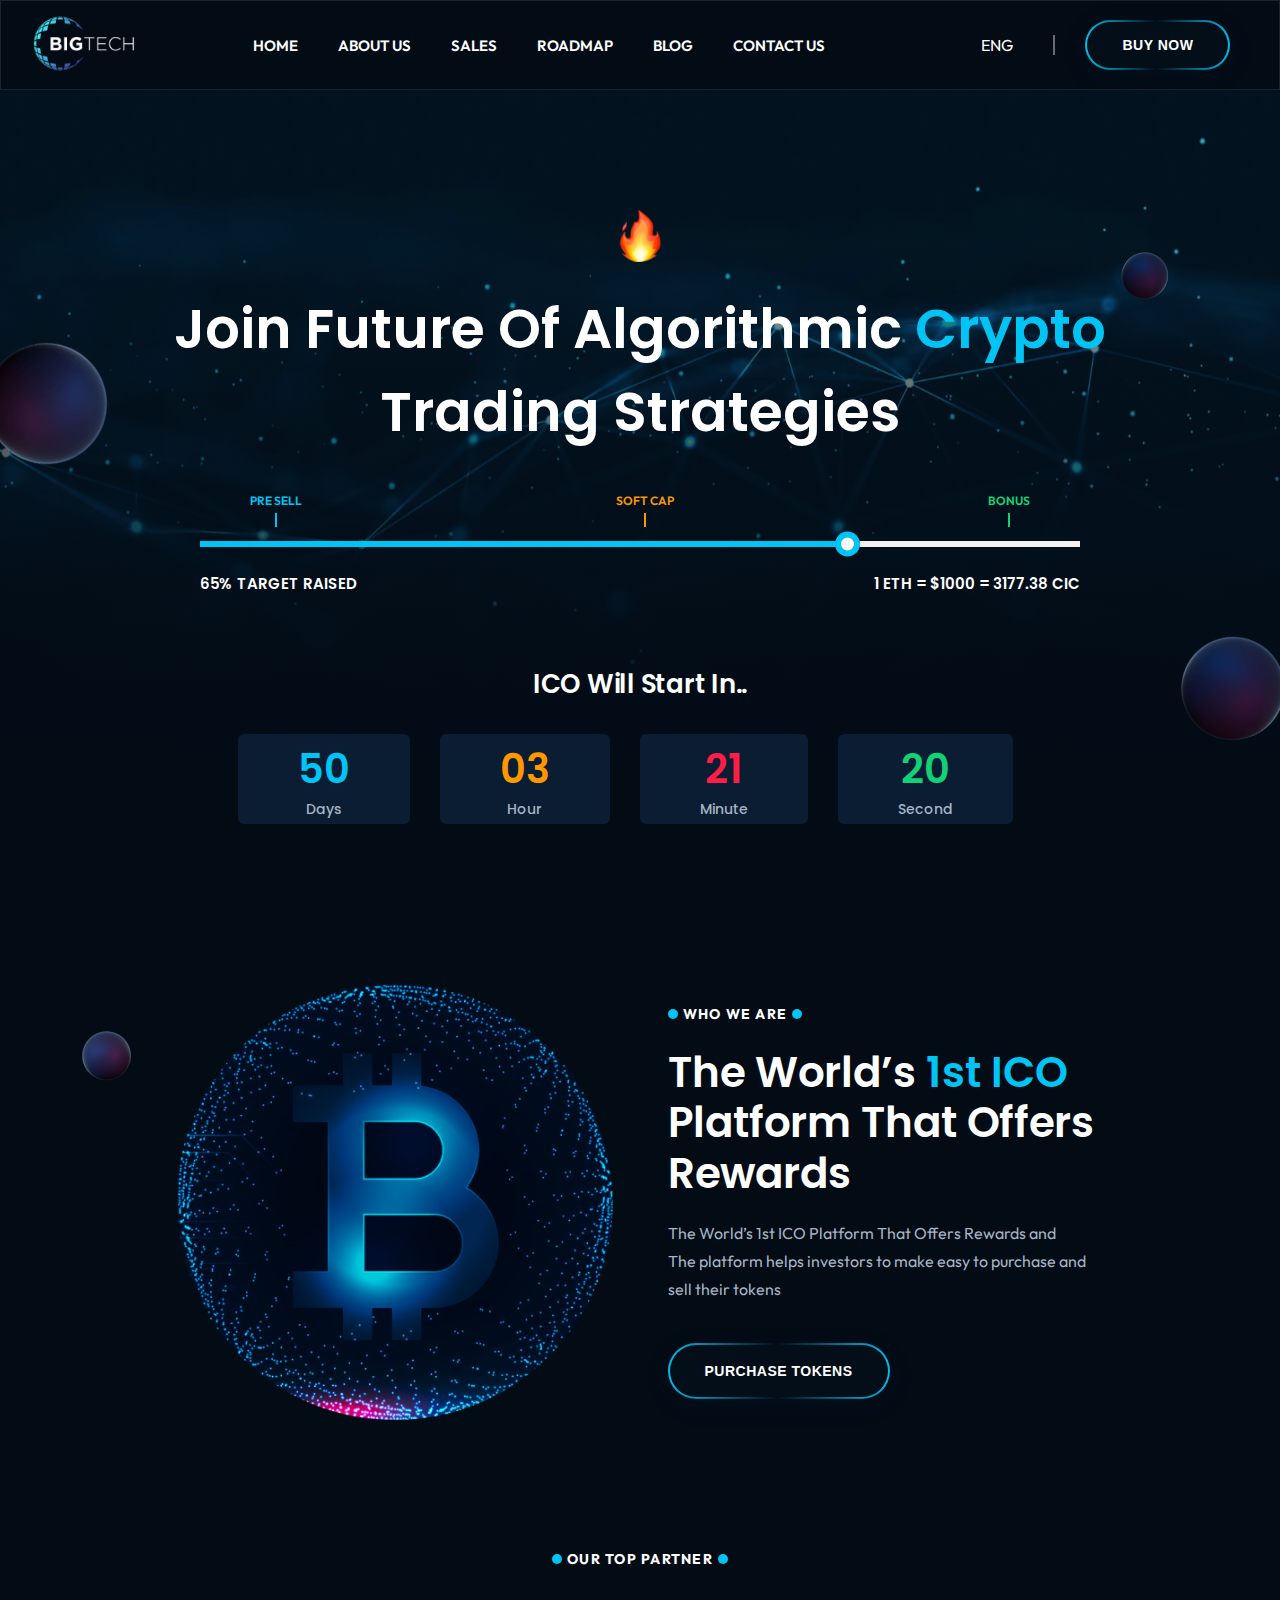
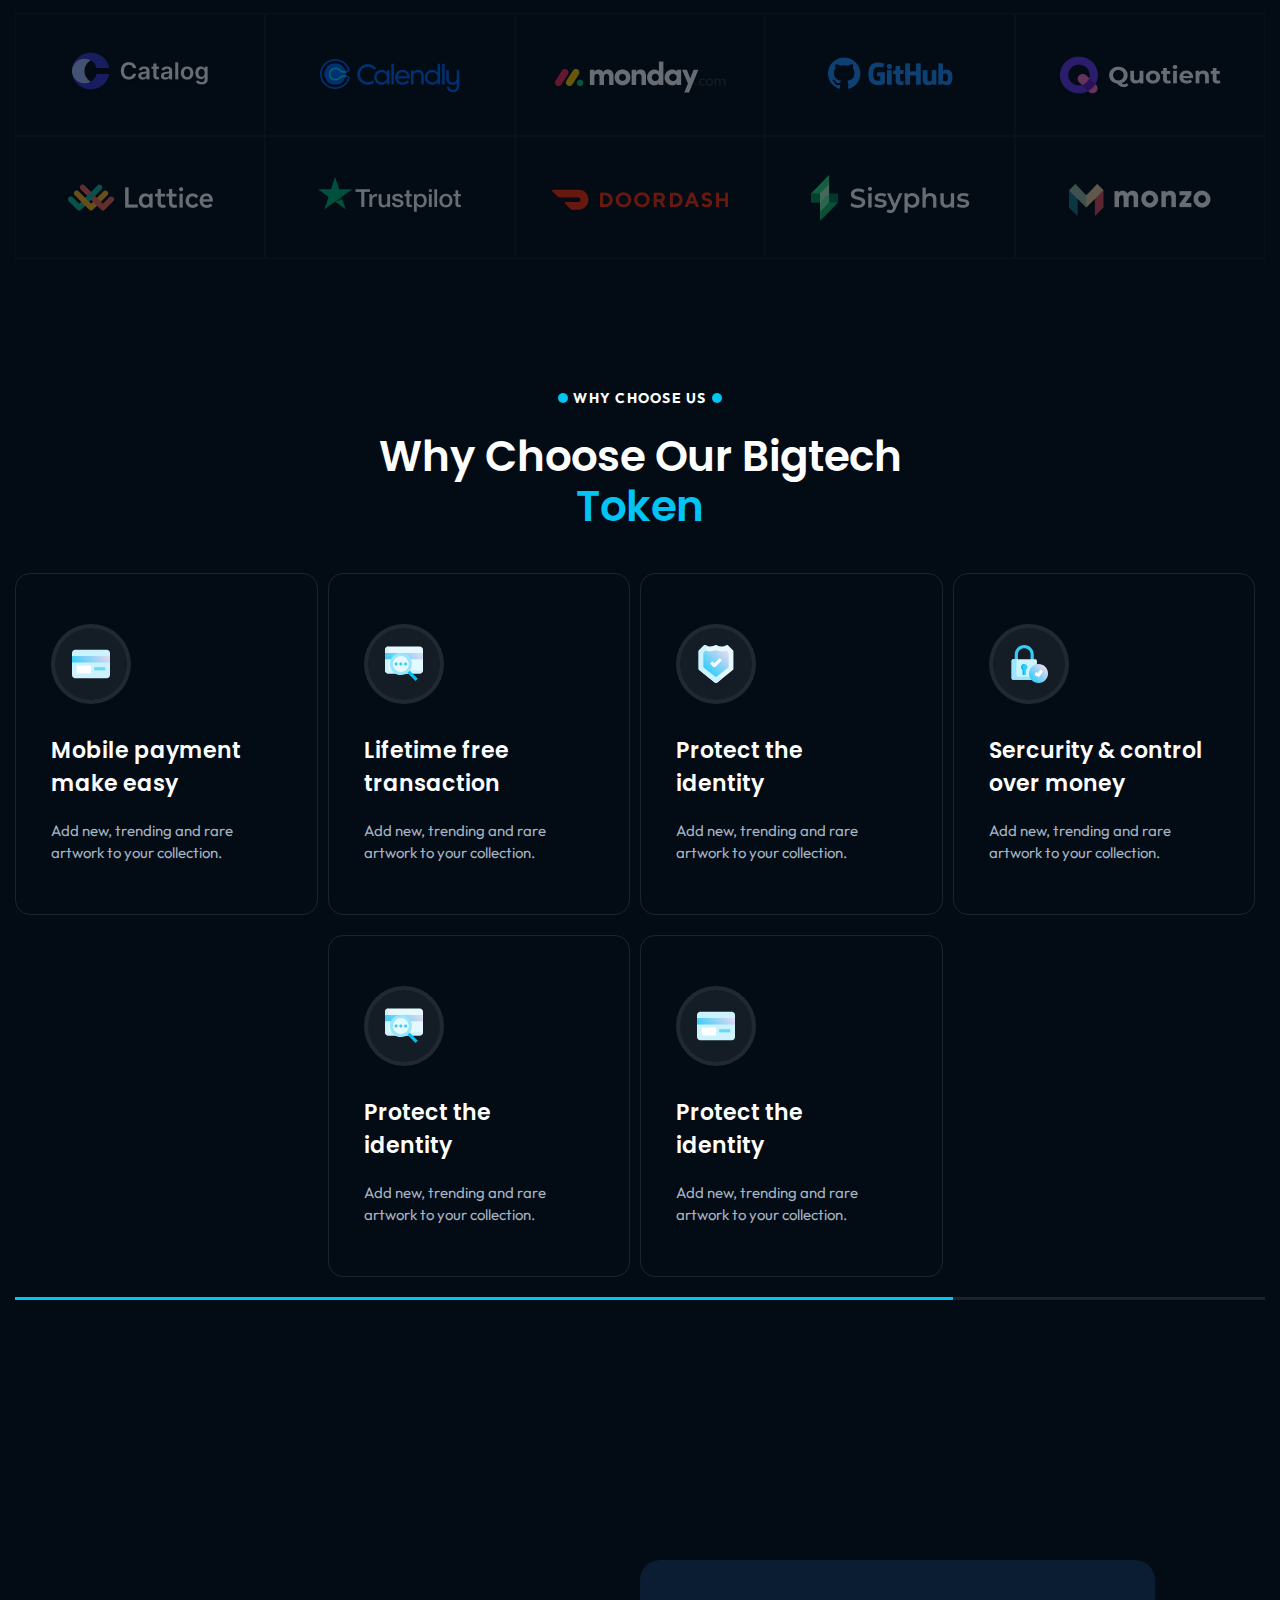
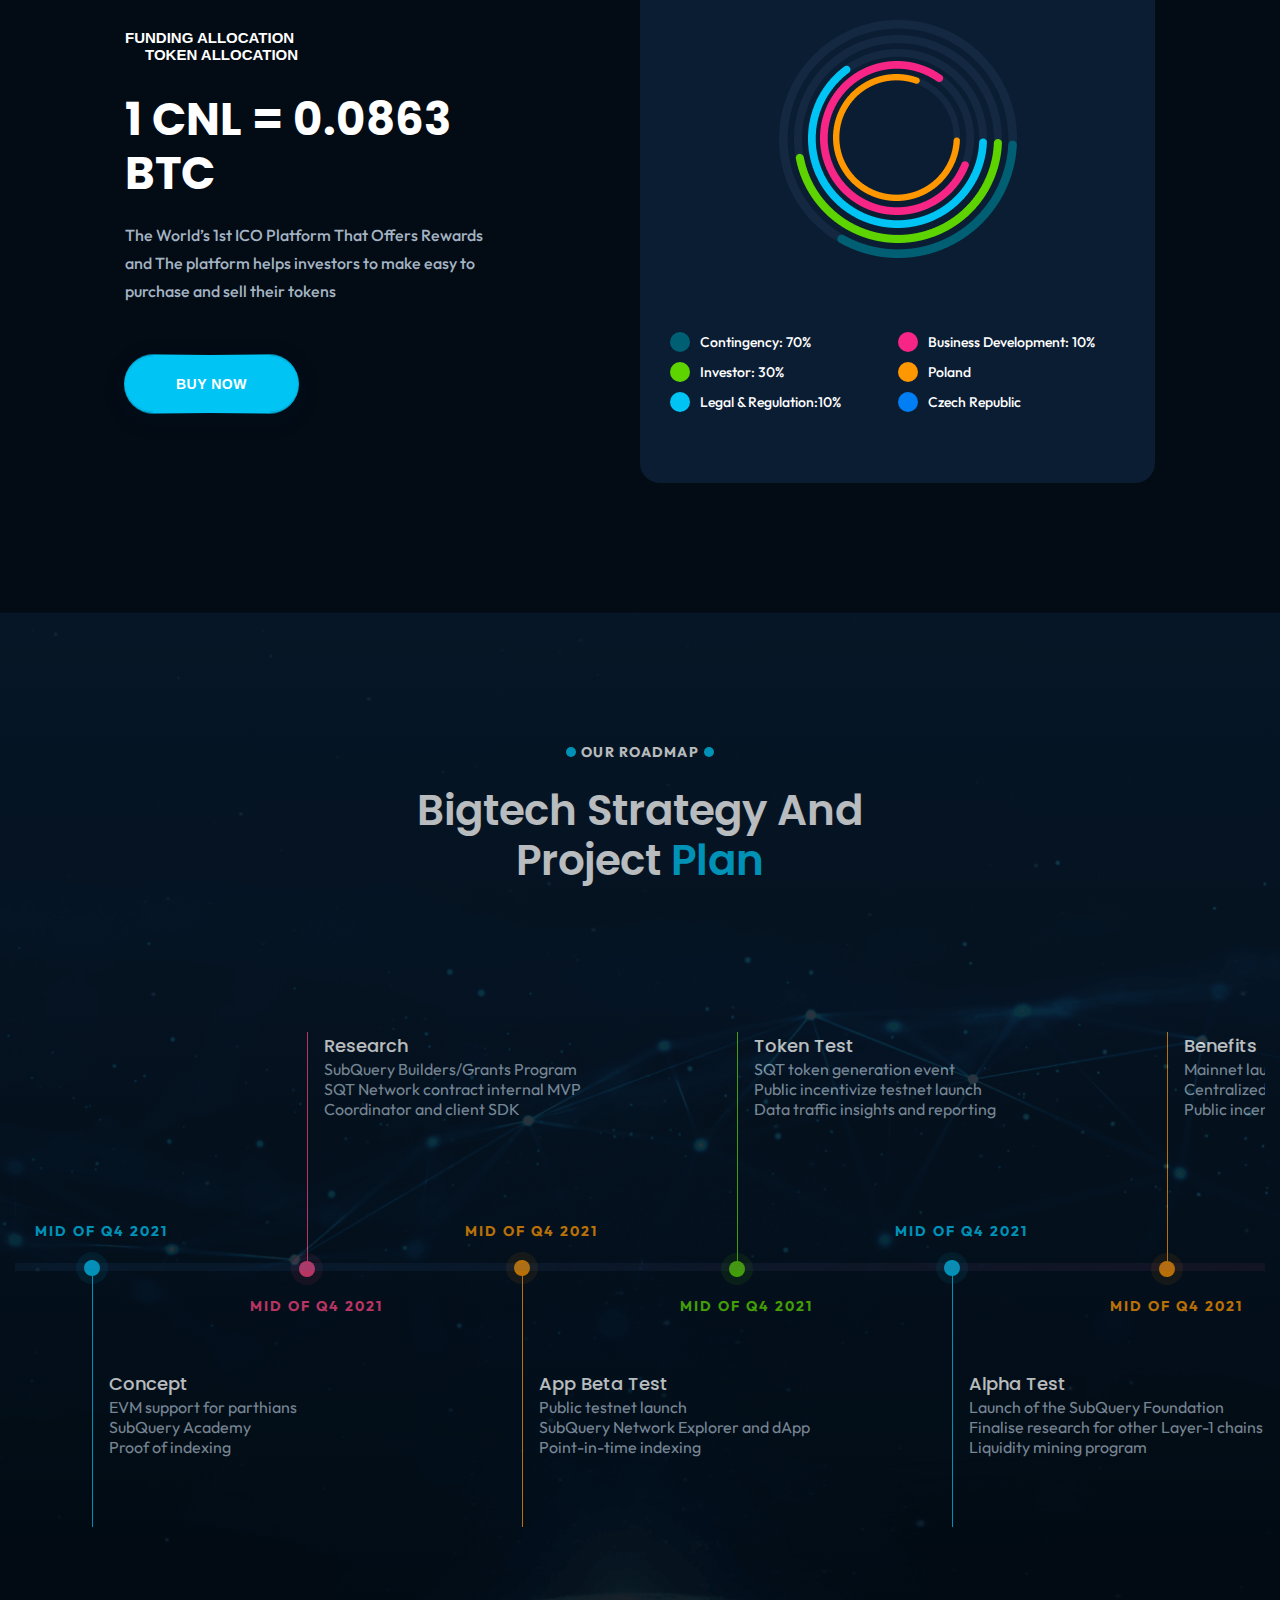
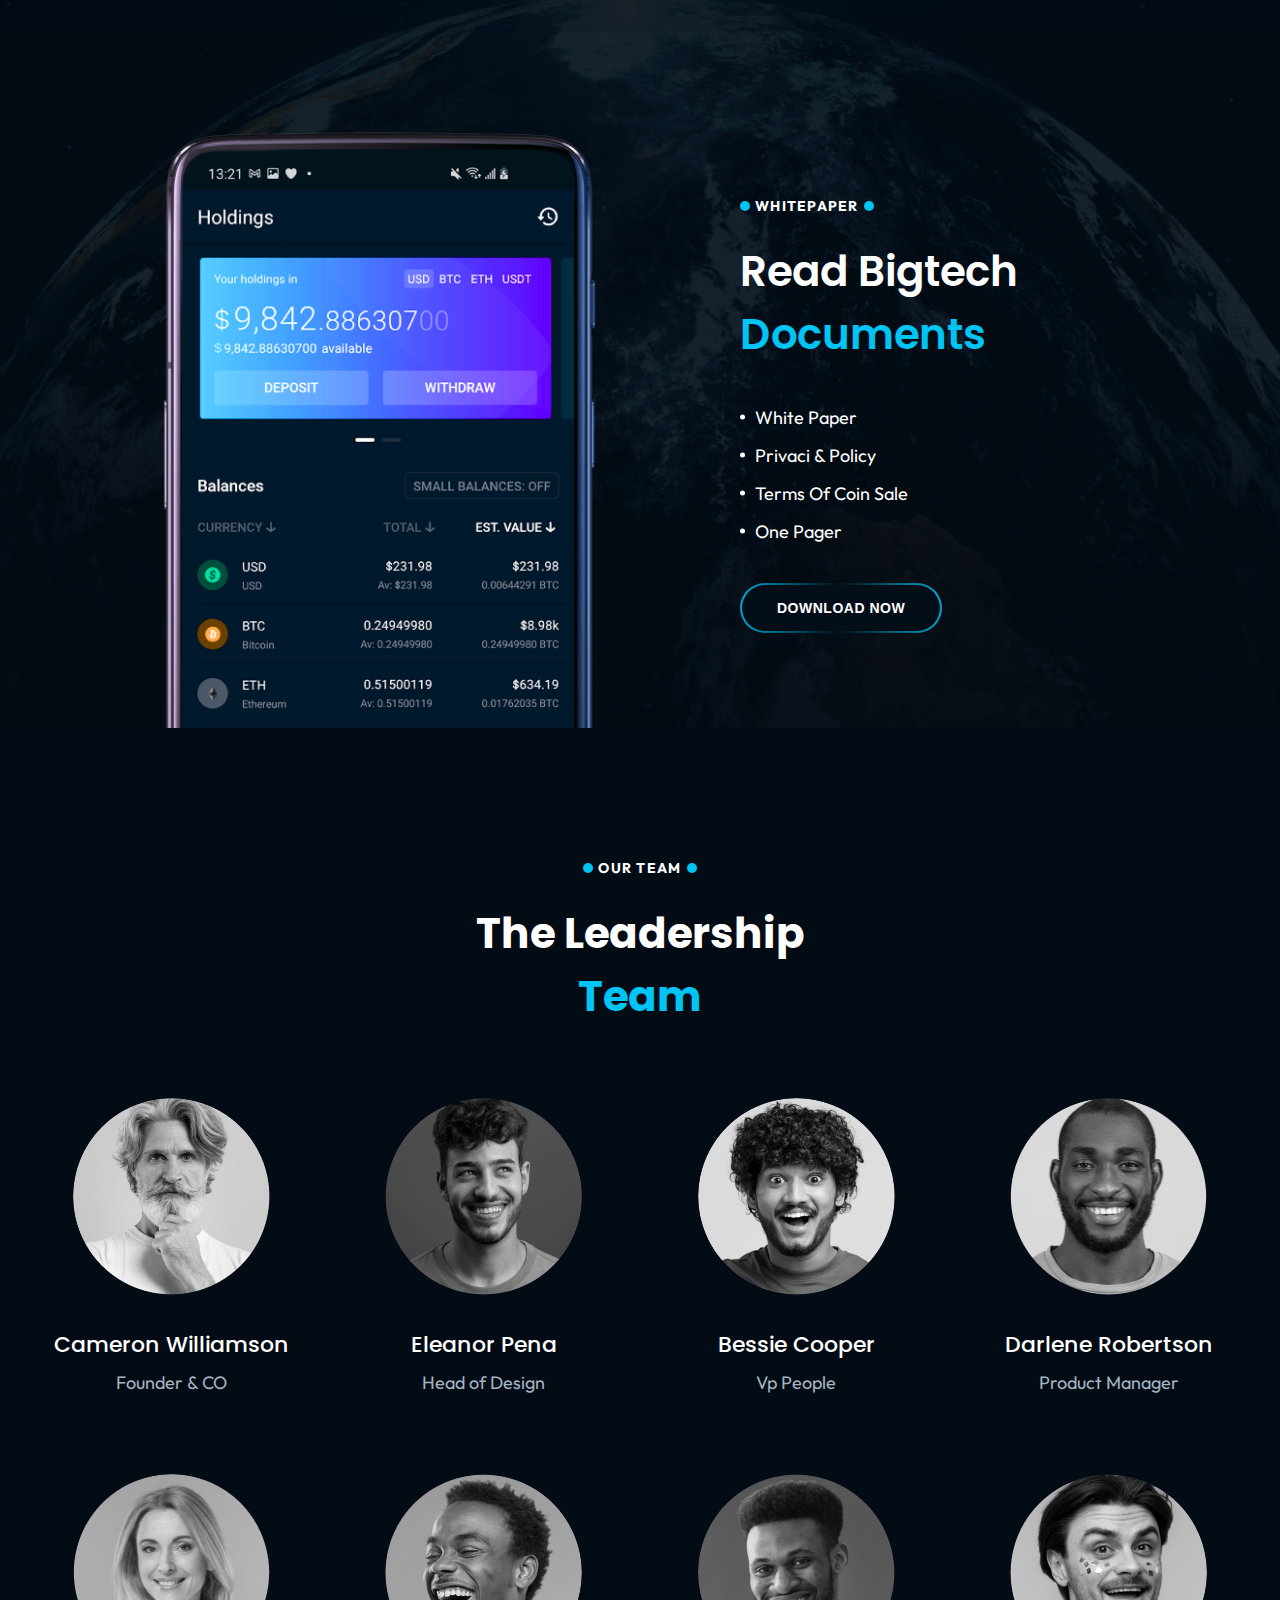
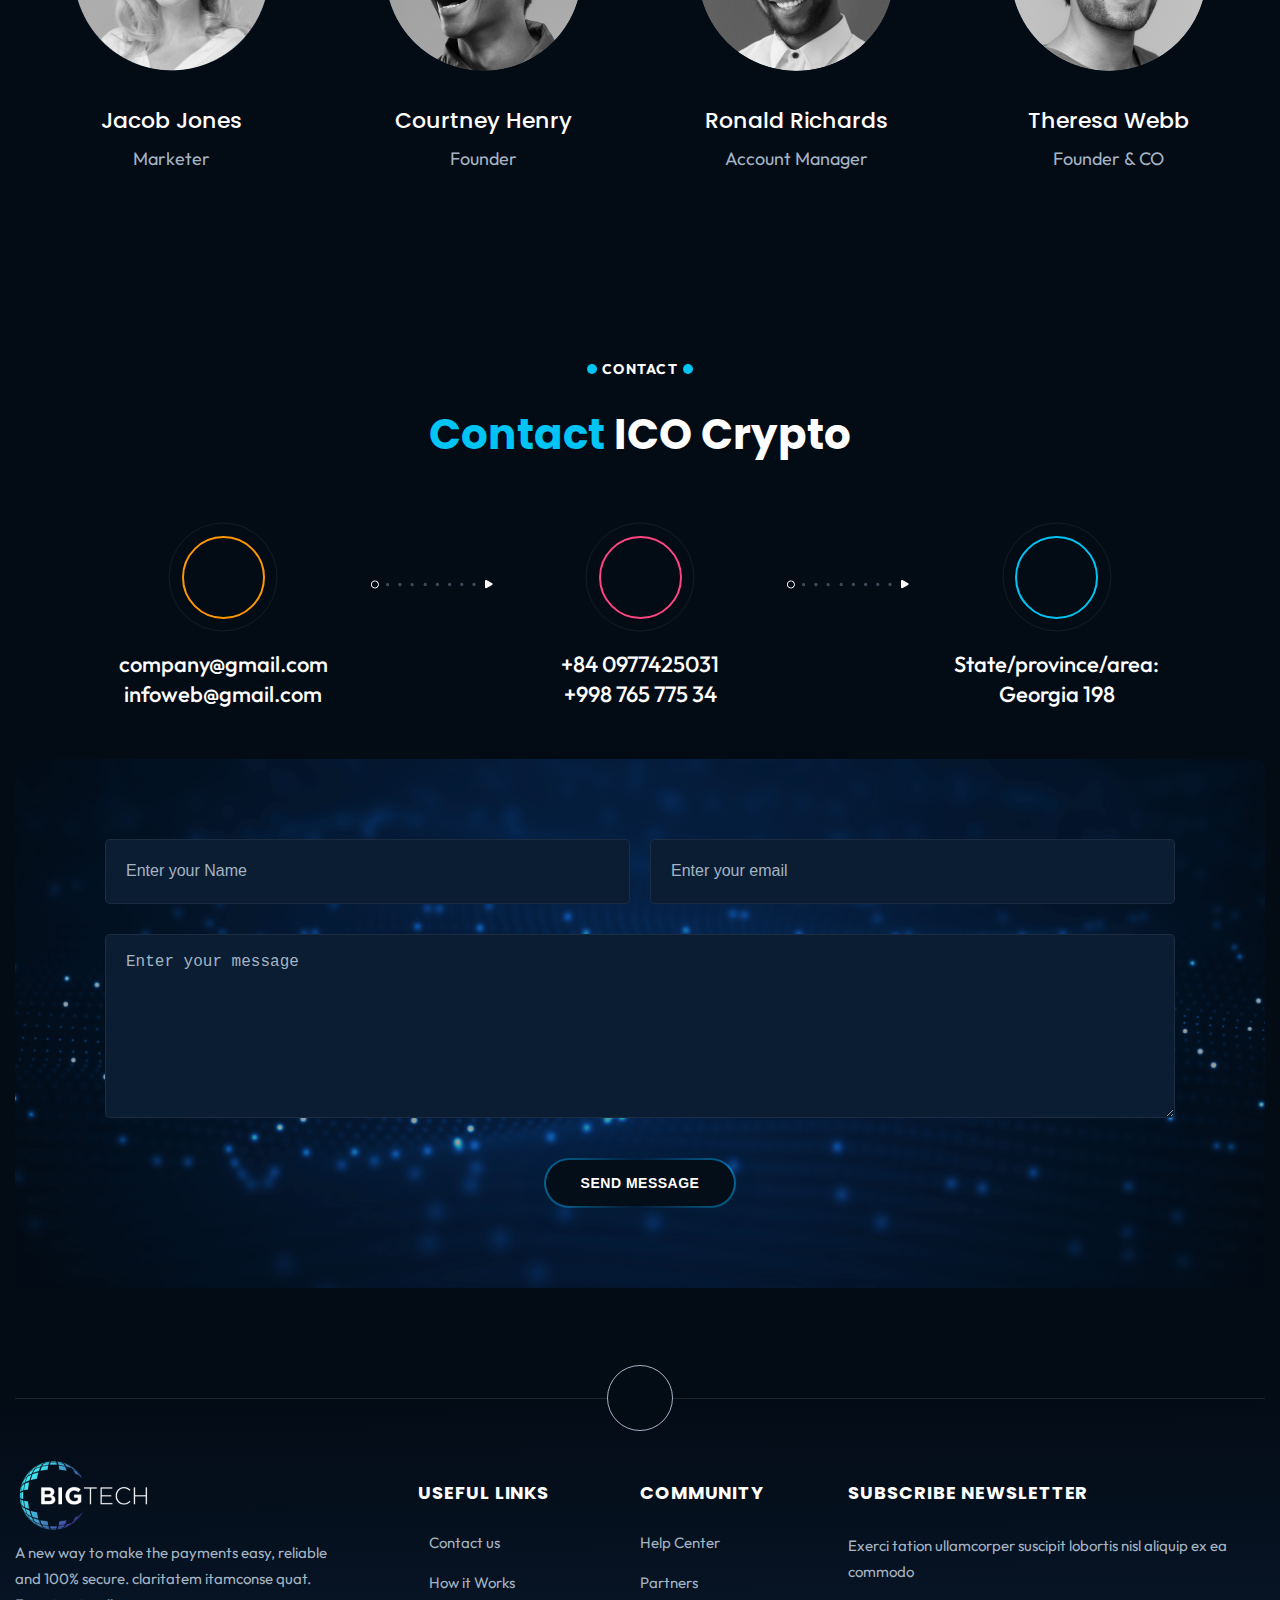
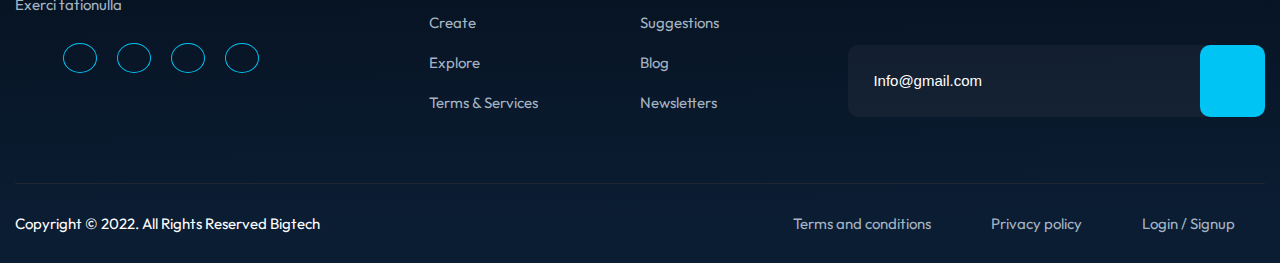
==== index.html @ b43f12e6 "finished UI" ====
<!DOCTYPE html>
<html lang="en">
  <head>
    <meta charset="UTF-8" />
    <meta http-equiv="X-UA-Compatible" content="IE=edge" />
    <meta name="viewport" content="width=device-width, initial-scale=1.0" />
    <link rel="preconnect" href="https://fonts.googleapis.com" />
    <link rel="preconnect" href="https://fonts.gstatic.com" crossorigin />
    <link
      href="https://fonts.googleapis.com/css2?family=Outfit:wght@100;200;300;400;500;600;700;800;900&family=Poppins:wght@100;200;300;400;500;600;700;800;900&display=swap"
      rel="stylesheet"
    />
    <link
      rel="stylesheet"
      href="https://cdnjs.cloudflare.com/ajax/libs/font-awesome/6.2.1/css/all.min.css"
      integrity="sha512-MV7K8+y+gLIBoVD59lQIYicR65iaqukzvf/nwasF0nqhPay5w/9lJmVM2hMDcnK1OnMGCdVK+iQrJ7lzPJQd1w=="
      crossorigin="anonymous"
      referrerpolicy="no-referrer"
    />

    <link rel="stylesheet" href="./style/style.css" />
    <title>
      Bigtech - ICO & Crypto Landing Page Template Preview - ThemeForest
    </title>
  </head>
  <body>
    <header>
      <div class="header">
        <nav class="header__content">
          <div class="header__content__logo">
            <a href="./index.html">
              <img src="./img/logo.png" alt="" />
            </a>
          </div>
          <div class="header__content__navbar">
            <ul class="navigation">
              <li class="navigation__item">
                <a href="/">HOME</a>
                <ul class="navigation__item__menu">
                  <li>
                    <a href="/">home one</a>
                  </li>
                  <li>
                    <a href="/">home two</a>
                  </li>
                </ul>
              </li>
              <li class="navigation__item">
                <a href="/">ABOUT US</a>
              </li>
              <li class="navigation__item"><a href="/">SALES</a></li>
              <li class="navigation__item"><a href="/">ROADMAP</a></li>
              <li class="navigation__item">
                <a href="/">BLOG</a>
                <ul class="navigation__item__menu">
                  <li>
                    <a href="/">our blog</a>
                  </li>
                  <li>
                    <a href="/">blog details</a>
                  </li>
                </ul>
              </li>
              <li class="navigation__item"><a href="/">CONTACT US</a></li>
            </ul>
          </div>
          <div class="header__content__action">
            <div class="header__content__action__language">
              <div class="language">
                <span>ENG</span>
                <i class="fa-solid fa-chevron-down"></i>
                <ul class="language__menu">
                  <li>IND</li>
                  <li>BNG</li>
                  <li>TUR</li>
                  <li>CIN</li>
                </ul>
              </div>
              <button class="btn btn__buy-now">BUY NOW</button>
            </div>
            <div
              class="header__content__action__menu"
              onclick="handleOpenMobileMenu()"
            >
              <i class="fa-solid fa-bars"></i>
            </div>
          </div>
        </nav>
      </div>
      <div class="mobile__menu">
        <div class="mobile__menu__logo">
          <a href="./index.html">
            <img src="./img/logo.png" alt="" />
          </a>
        </div>
        <div class="mobile__menu__close" onclick="handleCloseMobileMenu()">
          <i class="fa-solid fa-xmark"></i>
        </div>
        <ul class="mobile__menu__list">
          <li class="mobile__menu__list__item item__menu mobile__menu__home">
            <a href="#">HOME</a>
            <ul class="sub__menu">
              <li><a href="#">Home One</a></li>
              <li><a href="#">Home Two</a></li>
            </ul>
            <div class="toggle">
              <i class="fa-sharp fa-solid fa-chevron-down"></i>
            </div>
          </li>
          <li class="mobile__menu__list__item">
            <a href="#">about us</a>
          </li>
          <li class="mobile__menu__list__item">
            <a href="#">sales</a>
          </li>
          <li class="mobile__menu__list__item">
            <a href="#">roadmap</a>
          </li>
          <li class="mobile__menu__list__item item__menu mobile__menu__blog">
            <a href="#">blog</a>
            <ul class="sub__menu">
              <li><a href="#">Our Blog</a></li>
              <li><a href="#">Blog Details</a></li>
            </ul>
            <div class="toggle">
              <i class="fa-sharp fa-solid fa-chevron-down"></i>
            </div>
          </li>
          <li class="mobile__menu__list__item">
            <a href="#">contact us</a>
          </li>
        </ul>
        <ul class="mobile__menu__social">
          <li class="mobile__menu__social__item">
            <i class="fa-brands fa-facebook-f"></i>
          </li>
          <li class="mobile__menu__social__item">
            <i class="fa-brands fa-twitter"></i>
          </li>
          <li class="mobile__menu__social__item">
            <i class="fa-brands fa-instagram"></i>
          </li>
          <li class="mobile__menu__social__item">
            <i class="fa-brands fa-linkedin-in"></i>
          </li>
          <li class="mobile__menu__social__item">
            <i class="fa-brands fa-youtube"></i>
          </li>
        </ul>
      </div>
      <div class="mobile__menu__bg"></div>
    </header>
    <div class="main">
      <section class="banner-wrap" id="banner">
        <div class="container banner">
          <div class="banner__content">
            <div class="banner__content__up">
              <div class="banner__content__up__title">
                <img src="./img/fire.png" alt="" />
                <h2 class="title">
                  Join Future Of Algorithmic <span>Crypto</span>
                  Trading Strategies
                </h2>
              </div>
              <div class="banner__content__up__progress-wrap">
                <ul>
                  <li>PRE SELL</li>
                  <li>SOFT CAP</li>
                  <li>BONUS</li>
                </ul>
                <div class="progress">
                  <div class="progress__bar"></div>
                </div>
                <h4 class="progress__title">
                  <span>65% TARGET RAISED</span>
                  <span>1 ETH = $1000 = 3177.38 CIC</span>
                </h4>
              </div>
            </div>
            <div class="banner__content__down">
              <h2 class="banner__content__down__title">ICO Will Start In..</h2>
              <div class="counting-time">
                <div class="time-count day">
                  <span>50</span>
                  <span>Days</span>
                </div>
                <div class="time-count hour">
                  <span>03</span>
                  <span>Hour</span>
                </div>
                <div class="time-count minute">
                  <span>21</span>
                  <span>Minute</span>
                </div>
                <div class="time-count second">
                  <span>20</span>
                  <span>Second</span>
                </div>
              </div>
            </div>
          </div>
          <div class="banner__shape">
            <img src="./img/banner_shape01.png" alt="" />
            <img src="./img/banner_shape02.png" alt="" />
            <img src="./img/banner_shape03.png" alt="" />
          </div>
        </div>
      </section>
      <section id="about">
        <div class="container about">
          <div class="about__who-we-are">
            <div class="about__who-we-are__img">
              <img src="./img/about_img01.png" alt="" />
              <img src="./img/about_img02.png" alt="" />
            </div>
            <div class="about__who-we-are__content">
              <span class="about__sub-title">WHO WE ARE</span>
              <h2 class="title">
                The World’s <span>1st ICO</span> <br />
                Platform That Offers Rewards
              </h2>
              <p class="about__who-we-are__content__desc">
                The World’s 1st ICO Platform That Offers Rewards and The
                platform helps investors to make easy to purchase and sell their
                tokens
              </p>
              <button class="btn btn__purchase">PURCHASE TOKENS</button>
            </div>
          </div>
          <div class="about__our-top-partner">
            <span class="about__sub-title">OUR TOP PARTNER</span>
            <ul class="about__our-top-partner__list">
              <li>
                <img src="./img/partner_img01.png" alt="" />
              </li>
              <li>
                <img src="./img/partner_img02.png" alt="" />
              </li>
              <li>
                <img src="./img/partner_img03.png" alt="" />
              </li>
              <li>
                <img src="./img/partner_img04.png" alt="" />
              </li>
              <li>
                <img src="./img/partner_img05.png" alt="" />
              </li>
              <li>
                <img src="./img/partner_img06.png" alt="" />
              </li>
              <li>
                <img src="./img/partner_img07.png" alt="" />
              </li>
              <li>
                <img src="./img/partner_img08.png" alt="" />
              </li>
              <li>
                <img src="./img/partner_img09.png" alt="" />
              </li>
              <li>
                <img src="./img/partner_img10.png" alt="" />
              </li>
            </ul>
          </div>
          <div class="about__why-choose-us">
            <span class="about__sub-title"> WHY CHOOSE US </span>
            <h2 class="title">
              Why Choose Our Bigtech <br />
              <span>Token</span>
            </h2>
            <div class="about__why-choose-us__list">
              <div class="about__why-choose-us__item">
                <div class="about__why-choose-us__item-icon">
                  <img src="./img/choose_icon01.svg" alt="" />
                </div>
                <div class="about__why-choose-us__item-content">
                  <h2 class="title">Mobile payment make easy</h2>
                  <p>Add new, trending and rare artwork to your collection.</p>
                </div>
              </div>
              <div class="about__why-choose-us__item">
                <div class="about__why-choose-us__item-icon">
                  <img src="./img/choose_icon02.svg" alt="" />
                </div>
                <div class="about__why-choose-us__item-content">
                  <h2 class="title">
                    Lifetime free <br />
                    transaction
                  </h2>
                  <p>Add new, trending and rare artwork to your collection.</p>
                </div>
              </div>
              <div class="about__why-choose-us__item">
                <div class="about__why-choose-us__item-icon">
                  <img src="./img/choose_icon03.svg" alt="" />
                </div>
                <div class="about__why-choose-us__item-content">
                  <h2 class="title">
                    Protect the <br />
                    identity
                  </h2>
                  <p>Add new, trending and rare artwork to your collection.</p>
                </div>
              </div>
              <div class="about__why-choose-us__item">
                <div class="about__why-choose-us__item-icon">
                  <img src="./img/choose_icon04.svg" alt="" />
                </div>
                <div class="about__why-choose-us__item-content">
                  <h2 class="title">Sercurity & control over money</h2>
                  <p>Add new, trending and rare artwork to your collection.</p>
                </div>
              </div>
              <div class="about__why-choose-us__item">
                <div class="about__why-choose-us__item-icon">
                  <img src="./img/choose_icon02.svg" alt="" />
                </div>
                <div class="about__why-choose-us__item-content">
                  <h2 class="title">
                    Protect the <br />
                    identity
                  </h2>
                  <p>Add new, trending and rare artwork to your collection.</p>
                </div>
              </div>
              <div class="about__why-choose-us__item">
                <div class="about__why-choose-us__item-icon">
                  <img src="./img/choose_icon01.svg" alt="" />
                </div>
                <div class="about__why-choose-us__item-content">
                  <h2 class="title">
                    Protect the <br />
                    identity
                  </h2>
                  <p>Add new, trending and rare artwork to your collection.</p>
                </div>
              </div>
            </div>
            <div class="list__progress">
              <div class="list__progress__bar"></div>
            </div>
          </div>
        </div>
      </section>
      <section id="sales">
        <div class="container sales">
          <div class="sales__content">
            <div class="sales__content__info">
              <div class="info-wrap">
                <div class="sales__content__info__nav">
                  <button class="funding">FUNDING ALLOCATION</button>
                  <button class="token">TOKEN ALLOCATION</button>
                </div>
                <h2 class="sales__content__info__convert">
                  1 CNL = 0.0863 BTC
                </h2>
                <p class="sales__content__info__desc">
                  The World’s 1st ICO Platform That Offers Rewards and The
                  platform helps investors to make easy to purchase and sell
                  their tokens
                </p>
                <button class="btn btn-buy-token">buy now</button>
              </div>
            </div>
            <div class="sales__content__chart">
              <img src="./img/chart.png" alt="" />
              <ul class="sales__content__chart__list">
                <li>Contingency: 70%</li>
                <li>Business Development: 10%</li>
                <li>Investor: 30%</li>
                <li>Poland</li>
                <li>Legal & Regulation:10%</li>
                <li>Czech Republic</li>
              </ul>
            </div>
          </div>
        </div>
        <div class="sales__bg">
          <div class="sales__bg__img"></div>
        </div>
      </section>
      <div class="area-bg">
        <section id="roadmap">
          <div class="container roadmap">
            <div class="roadmap__title">
              <span class="about__sub-title">OUR ROADMAP</span>
              <h2 class="title">
                Bigtech Strategy And <br />
                Project <span>Plan</span>
              </h2>
            </div>
            <div class="roadmap__wrap">
              <div class="roadmap__list__wrap">
                <div class="roadmap__list">
                  <div class="roadmap__list__item">
                    <span class="roadmap__list__item-title"
                      >MID OF Q4 2021</span
                    >
                    <div class="roadmap__list__item-content">
                      <span class="dot"></span>
                      <h4>Concept</h4>
                      <span>EVM support for parthians</span>
                      <span>SubQuery Academy</span>
                      <span>Proof of indexing</span>
                    </div>
                  </div>
                  <div class="roadmap__list__item">
                    <span class="roadmap__list__item-title"
                      >MID OF Q4 2021</span
                    >
                    <div class="roadmap__list__item-content">
                      <span class="dot"></span>
                      <h4>Research</h4>
                      <span>SubQuery Builders/Grants Program</span>
                      <span>SQT Network contract internal MVP</span>
                      <span>Coordinator and client SDK</span>
                    </div>
                  </div>
                  <div class="roadmap__list__item">
                    <span class="roadmap__list__item-title"
                      >MID OF Q4 2021</span
                    >
                    <div class="roadmap__list__item-content">
                      <span class="dot"></span>
                      <h4>App Beta Test</h4>
                      <span>Public testnet launch</span>
                      <span>SubQuery Network Explorer and dApp</span>
                      <span>Point-in-time indexing</span>
                    </div>
                  </div>
                  <div class="roadmap__list__item">
                    <span class="roadmap__list__item-title"
                      >MID OF Q4 2021</span
                    >
                    <div class="roadmap__list__item-content">
                      <span class="dot"></span>
                      <h4>Token Test</h4>
                      <span>SQT token generation event</span>
                      <span>Public incentivize testnet launch</span>
                      <span>Data traffic insights and reporting</span>
                    </div>
                  </div>
                  <div class="roadmap__list__item">
                    <span class="roadmap__list__item-title"
                      >MID OF Q4 2021</span
                    >
                    <div class="roadmap__list__item-content">
                      <span class="dot"></span>
                      <h4>Alpha Test</h4>
                      <span>Launch of the SubQuery Foundation</span>
                      <span>Finalise research for other Layer-1 chains</span>
                      <span>Liquidity mining program</span>
                    </div>
                  </div>
                  <div class="roadmap__list__item">
                    <span class="roadmap__list__item-title"
                      >MID OF Q4 2021</span
                    >
                    <div class="roadmap__list__item-content">
                      <span class="dot"></span>
                      <h4>Benefits</h4>
                      <span>Mainnet launch</span>
                      <span>Centralized exchange launch</span>
                      <span>Public incentivize testnet</span>
                    </div>
                  </div>
                  <div class="roadmap__list__item">
                    <span class="roadmap__list__item-title"
                      >MID OF Q4 2021</span
                    >
                    <div class="roadmap__list__item-content">
                      <span class="dot"></span>
                      <h4>Operational</h4>
                      <span>SubQuery launches its</span>
                      <span>Own parthian</span>
                      <span>SubQuery Foundation</span>
                    </div>
                  </div>
                </div>
              </div>
              <div class="roadmap__line"></div>
              <div class="roadmap__scroll"></div>
            </div>
          </div>
        </section>
        <section id="document-area">
          <div class="container document-area">
            <div class="document-area__content">
              <div class="document-area__content-img">
                <img src="./img/document_img.png" alt="" />
              </div>
              <div class="document-area__content-info">
                <span class="about__sub-title"> WHITEPAPER</span>
                <h2 class="title">Read Bigtech <span>Documents</span></h2>
                <ul>
                  <li>White Paper</li>
                  <li>Privaci & Policy</li>
                  <li>Terms Of Coin Sale</li>
                  <li>One Pager</li>
                </ul>
                <button class="btn">DOWNLOAD NOW</button>
              </div>
            </div>
          </div>
        </section>
      </div>
      <section id="team-area">
        <div class="container team-area">
          <div class="team-area__title">
            <span class="about__sub-title"> OUR TEAM</span>
            <h2 class="title">The Leadership <br /><span>Team</span></h2>
          </div>
          <ul class="team-area__menbers">
            <li class="team-area__menber">
              <div class="team-area__menber__img">
                <img src="./img/team_img01.png" alt="" />
              </div>
              <h4 class="name">Cameron Williamson</h4>
              <span class="position">Founder & CO</span>
              <ul class="socials">
                <li><i class="fa-brands fa-youtube"></i></li>
                <li><i class="fa-brands fa-twitter"></i></li>
                <li><i class="fa-brands fa-facebook-f"></i></li>
                <li><i class="fa-brands fa-instagram"></i></li>
              </ul>
            </li>
            <li class="team-area__menber">
              <div class="team-area__menber__img">
                <img src="./img/team_img02.png" alt="" />
              </div>
              <h4 class="name">Eleanor Pena</h4>
              <span class="position">Head of Design</span>
              <ul class="socials">
                <li><i class="fa-brands fa-youtube"></i></li>
                <li><i class="fa-brands fa-twitter"></i></li>
                <li><i class="fa-brands fa-facebook-f"></i></li>
                <li><i class="fa-brands fa-instagram"></i></li>
              </ul>
            </li>
            <li class="team-area__menber">
              <div class="team-area__menber__img">
                <img src="./img/team_img03.png" alt="" />
              </div>
              <h4 class="name">Bessie Cooper</h4>
              <span class="position">Vp People</span>
              <ul class="socials">
                <li><i class="fa-brands fa-youtube"></i></li>
                <li><i class="fa-brands fa-twitter"></i></li>
                <li><i class="fa-brands fa-facebook-f"></i></li>
                <li><i class="fa-brands fa-instagram"></i></li>
              </ul>
            </li>
            <li class="team-area__menber">
              <div class="team-area__menber__img">
                <img src="./img/team_img04.png" alt="" />
              </div>
              <h4 class="name">Darlene Robertson</h4>
              <span class="position">Product Manager</span>
              <ul class="socials">
                <li><i class="fa-brands fa-youtube"></i></li>
                <li><i class="fa-brands fa-twitter"></i></li>
                <li><i class="fa-brands fa-facebook-f"></i></li>
                <li><i class="fa-brands fa-instagram"></i></li>
              </ul>
            </li>
            <li class="team-area__menber">
              <div class="team-area__menber__img">
                <img src="./img/team_img05.png" alt="" />
              </div>
              <h4 class="name">Jacob Jones</h4>
              <span class="position">Marketer</span>
              <ul class="socials">
                <li><i class="fa-brands fa-youtube"></i></li>
                <li><i class="fa-brands fa-twitter"></i></li>
                <li><i class="fa-brands fa-facebook-f"></i></li>
                <li><i class="fa-brands fa-instagram"></i></li>
              </ul>
            </li>
            <li class="team-area__menber">
              <div class="team-area__menber__img">
                <img src="./img/team_img06.png" alt="" />
              </div>
              <h4 class="name">Courtney Henry</h4>
              <span class="position">Founder</span>
              <ul class="socials">
                <li><i class="fa-brands fa-youtube"></i></li>
                <li><i class="fa-brands fa-twitter"></i></li>
                <li><i class="fa-brands fa-facebook-f"></i></li>
                <li><i class="fa-brands fa-instagram"></i></li>
              </ul>
            </li>
            <li class="team-area__menber">
              <div class="team-area__menber__img">
                <img src="./img/team_img07.png" alt="" />
              </div>
              <h4 class="name">Ronald Richards</h4>
              <span class="position">Account Manager</span>
              <ul class="socials">
                <li><i class="fa-brands fa-youtube"></i></li>
                <li><i class="fa-brands fa-twitter"></i></li>
                <li><i class="fa-brands fa-facebook-f"></i></li>
                <li><i class="fa-brands fa-instagram"></i></li>
              </ul>
            </li>
            <li class="team-area__menber">
              <div class="team-area__menber__img">
                <img src="./img/team_img08.png" alt="" />
              </div>
              <h4 class="name">Theresa Webb</h4>
              <span class="position">Founder & CO</span>
              <ul class="socials">
                <li><i class="fa-brands fa-youtube"></i></li>
                <li><i class="fa-brands fa-twitter"></i></li>
                <li><i class="fa-brands fa-facebook-f"></i></li>
                <li><i class="fa-brands fa-instagram"></i></li>
              </ul>
            </li>
          </ul>
        </div>
      </section>
      <section id="contact">
        <div class="container contact">
          <div class="team-area__title">
            <span class="about__sub-title">CONTACT</span>
            <h2 class="title"><span>Contact</span> ICO Crypto</h2>
          </div>
          <div class="contact__info">
            <div class="contact__info__item">
              <div class="contact__info__item__icon">
                <i class="fa-solid fa-envelope"></i>
              </div>
              <div class="contact__info__item__content">
                <p>company@gmail.com</p>
                <p>infoweb@gmail.com</p>
              </div>
            </div>
            <div class="contact__info__item">
              <div class="contact__info__item__icon">
                <i class="fa-solid fa-phone"></i>
              </div>
              <div class="contact__info__item__content">
                <p>+84 0977425031</p>
                <p>+998 765 775 34</p>
              </div>
            </div>
            <div class="contact__info__item">
              <div class="contact__info__item__icon">
                <i class="fa-solid fa-location-dot"></i>
              </div>
              <div class="contact__info__item__content">
                <p>State/province/area:</p>
                <p>Georgia 198</p>
              </div>
            </div>
          </div>
          <div class="contact__form">
            <form>
              <div class="input">
                <input type="text" placeholder="Enter your Name" />
              </div>
              <div class="input">
                <input type="text" placeholder="Enter your email" />
              </div>
              <textarea placeholder="Enter your message"></textarea>
              <button class="btn contact__form_btn">SEND MESSAGE</button>
            </form>
          </div>
        </div>
      </section>
    </div>
    <footer>
      <div class="container footer">
        <div class="footer__scroll-top">
          <div class="footer__scroll-top__icon" onclick="handleScrollTop()">
            <i class="fa-solid fa-arrow-up"></i>
          </div>
        </div>
        <div class="footer__top">
          <div class="footer__top__list">
            <div class="footer__top__list__item">
              <img src="./img/logo.png" alt="" />
              <p>
                A new way to make the payments easy, reliable and 100% secure.
                claritatem itamconse quat. Exerci tationulla
              </p>
              <ul class="socials">
                <li><i class="fa-brands fa-youtube"></i></li>
                <li><i class="fa-brands fa-twitter"></i></li>
                <li><i class="fa-brands fa-facebook-f"></i></li>
                <li><i class="fa-brands fa-skype"></i></li>
              </ul>
            </div>
            <div class="footer__top__list__item">
              <h4>USEFUL LINKS</h4>
              <ul class="list">
                <li>Contact us</li>
                <li>How it Works</li>
                <li>Create</li>
                <li>Explore</li>
                <li>Terms & Services</li>
              </ul>
            </div>
            <div class="footer__top__list__item">
              <h4>COMMUNITY</h4>
              <ul class="list">
                <li>Help Center</li>
                <li>Partners</li>
                <li>Suggestions</li>
                <li>Blog</li>
                <li>Newsletters</li>
              </ul>
            </div>
            <div class="footer__top__list__item">
              <h4>SUBSCRIBE NEWSLETTER</h4>
              <p>
                Exerci tation ullamcorper suscipit lobortis nisl aliquip ex ea
                commodo
              </p>
              <div class="input">
                <input type="text" placeholder="Info@gmail.com" />
                <div class="icon"><i class="fa-solid fa-paper-plane"></i></div>
              </div>
            </div>
          </div>
        </div>
        <div class="footer__down">
          <div class="footer__down__copyright-text">
            <p>Copyright © 2022. All Rights Reserved Bigtech</p>
          </div>
          <div class="footer__down__terms">
            <p>Terms and conditions</p>
            <p>Privacy policy</p>
            <p>Login / Signup</p>
          </div>
        </div>
      </div>
    </footer>

    <!-- Scripts -->
    <script src="./js/app.js"></script>
  </body>
</html>
---- style/style.css ----
@keyframes LeftToRight {
  0% {
    transform: translateX(0);
  }
  50% {
    transform: translateX(50px);
  }
  100% {
    transform: translateX(0);
  }
}
@keyframes UpToDown {
  0% {
    transform: translateY(0);
  }
  50% {
    transform: translateY(65px);
  }
  100% {
    transform: translateY(0);
  }
}
@keyframes rotateImg {
  from {
    transform: rotate(0deg);
  }
  to {
    transform: rotate(180deg);
  }
}
* {
  margin: 0;
  padding: 0;
  box-sizing: border-box;
}

html {
  font-size: 62.5%;
}

body {
  font-family: "Outfit", sans-serif;
  background-color: #030b15;
  overflow-y: auto;
}

h1,
h2,
h3,
h4,
h5.h6 {
  font-family: "Poppins", sans-serif;
}

p {
  color: #00c4f4;
}

.header {
  height: 90px;
  border: 1px solid rgba(255, 255, 255, 0.1019607843);
}

.header__content {
  width: 100%;
  max-width: 1250px;
  padding: 0 1.5rem;
  height: 100%;
  display: flex;
  align-items: center;
  justify-content: center;
  margin: auto;
}
@media only screen and (max-width: 992px) {
  .header__content {
    max-width: 720px;
    padding: 0 16px;
  }
}
@media only screen and (max-width: 768px) {
  .header__content {
    max-width: 540px;
    padding: 0 10px;
  }
}
.header__content__logo {
  width: 10%;
  margin-right: 10px;
}
.header__content__logo a > img {
  height: 65px;
}
.header__content__navbar {
  width: 70%;
}
.header__content__navbar .navigation {
  display: flex;
  align-items: center;
  justify-content: center;
  list-style: none;
}
@media only screen and (max-width: 992px) {
  .header__content__navbar .navigation {
    display: none;
  }
}
.header__content__navbar .navigation__item {
  margin-right: 40px;
  position: relative;
  padding: 3.8rem 0;
  cursor: pointer;
}
.header__content__navbar .navigation__item::after {
  content: "";
  position: absolute;
  bottom: 2px;
  right: 0;
  width: 0;
  height: 3px;
  background-color: #00c4f4;
  display: inline-block;
  transition: width 0.5s ease;
}
.header__content__navbar .navigation__item:hover::after {
  left: 0;
  width: 100%;
  transition: width 0.5s ease;
}
.header__content__navbar .navigation__item:hover .navigation__item__menu {
  visibility: visible;
  opacity: 1;
  transform: scale(1);
}
.header__content__navbar .navigation__item__menu {
  position: absolute;
  width: 230px;
  top: calc(100% - 2px);
  left: 0;
  background-color: #0b1d33;
  padding: 1.8rem 0;
  list-style: none;
  border: 1px solid rgba(255, 255, 255, 0.1019607843);
  visibility: hidden;
  transform: scale(1, 0);
  transform-origin: 0 0;
  opacity: 0;
  transition: all 0.4s ease;
  z-index: 99;
}
.header__content__navbar .navigation__item__menu > li > a {
  padding: 9px 15px 9px 25px;
  display: inline-block;
  font-size: 1.4rem;
  font-weight: 500;
  text-transform: uppercase;
  color: #ffffff;
  text-decoration: none;
  transition: color 0.5s ease;
}
.header__content__navbar .navigation__item__menu > li > a:hover {
  color: #00c4f4;
}
.header__content__navbar .navigation__item > a {
  font-size: 1.5rem;
  font-weight: 600;
  text-decoration: none;
  color: #ffffff;
}
.header__content__action {
  width: 18%;
  display: flex;
  align-items: center;
  justify-content: center;
}
@media only screen and (min-width: 1250px) {
  .header__content__action {
    width: 25%;
  }
}
@media only screen and (max-width: 992px) {
  .header__content__action {
    width: 50%;
  }
}
@media only screen and (max-width: 768px) {
  .header__content__action {
    justify-content: flex-end;
  }
}
.header__content__action__menu {
  display: none;
  cursor: pointer;
}
@media only screen and (max-width: 992px) {
  .header__content__action__menu {
    display: block;
    font-size: 30px;
    margin-left: 35px;
    color: #ffffff;
  }
}
.header__content__action__language {
  display: flex;
  align-items: center;
  justify-content: flex-start;
}
.header__content__action__language .language {
  cursor: pointer;
  border-right: 2px solid rgba(255, 255, 255, 0.4);
  padding-right: 30px;
  display: flex;
  align-items: center;
  justify-content: flex-start;
  position: relative;
  display: none;
}
@media only screen and (min-width: 1250px) {
  .header__content__action__language .language {
    display: flex;
  }
}
.header__content__action__language .language:hover .language__menu {
  visibility: visible;
  opacity: 1;
  transform: perspective(400px) rotateX(0deg);
}
.header__content__action__language .language__menu {
  position: absolute;
  top: calc(100% + 25px);
  left: 0;
  width: 100px;
  padding: 10px 0;
  background: #0b1d33;
  list-style: none;
  border-radius: 6px;
  box-shadow: 0px 30px 70px 0px rgba(40, 44, 49, 0.15);
  transform-origin: top center;
  visibility: hidden;
  transform: perspective(400px) rotateX(-45deg);
  opacity: 0;
  transition: all 0.3s ease-out 0s;
  z-index: 99;
}
.header__content__action__language .language__menu > li {
  margin-bottom: 5px;
  font-size: 15px;
  color: #ffffff;
  font-weight: 500;
  padding: 5px 15px 5px 15px;
}
.header__content__action__language .language span {
  color: #ffffff;
  font-size: 1.6rem;
  font-weight: 400;
  margin-right: 10px;
}
.header__content__action__language .language > i {
  color: #00c4f4;
  font-size: 1.2rem;
}

.btn {
  user-select: none;
  -moz-user-select: none;
  background: #040e18;
  border-radius: 70px;
  border: 2px solid transparent;
  color: #fff;
  cursor: pointer;
  display: inline-block;
  font-size: 14px;
  font-weight: 700;
  letter-spacing: 0.5px;
  line-height: 1;
  margin-bottom: 0;
  padding: 16px 35px;
  text-align: center;
  text-transform: uppercase;
  transition: all 0.4s 0s;
  box-shadow: 0px 6px 22px rgba(6, 34, 51, 0.22);
  background-clip: padding-box;
  position: relative;
}
.btn__buy-now {
  margin-left: 10px;
}
@media only screen and (min-width: 1250px) {
  .btn__buy-now {
    margin-left: 30px;
  }
}
@media only screen and (max-width: 768px) {
  .btn__buy-now {
    display: none;
  }
}
.btn__purchase {
  padding: 19px 35px;
}
.btn::after {
  content: "";
  position: absolute;
  left: 0;
  top: 0;
  right: 0;
  bottom: 0;
  margin: -2px;
  background: linear-gradient(90deg, rgb(0, 196, 244) 0%, rgb(4, 12, 21) 49%, rgb(0, 196, 244) 100%);
  border-radius: 70px;
  transition: all 0.4s ease 0s;
  z-index: -1;
}
.btn:hover {
  border-color: #00c4f4;
  color: #00c4f4;
}

.main {
  width: 100%;
  overflow-x: hidden;
}

.container {
  width: 100%;
  max-width: 1250px;
  margin: auto;
}
@media only screen and (max-width: 992px) {
  .container {
    max-width: 720px;
  }
}
@media only screen and (max-width: 768px) {
  .container {
    max-width: 540px;
  }
}

.mobile__menu {
  position: fixed;
  top: 0;
  right: 0;
  width: 100%;
  max-width: 300px;
  height: 100vh;
  background-color: #0b1d33;
  z-index: 999;
  overflow: hidden;
  visibility: hidden;
  opacity: 0;
  transform: translateX(300px);
  transition: all 0.3s linear;
}
.mobile__menu__visible {
  visibility: visible;
  opacity: 1;
  transform: translateX(0);
  transition: all 0.5s linear;
}
.mobile__menu__bg {
  position: fixed;
  inset: 0;
  width: 100%;
  height: 100vh;
  background: #0b1d33;
  opacity: 0.8;
  z-index: 2;
  overflow: hidden;
  visibility: hidden;
  opacity: 0;
}
.mobile__menu__bg__visible {
  visibility: visible;
  opacity: 0.8;
  transition: all 0.3s linear;
}
.mobile__menu__logo {
  padding: 3rem 2.5rem;
}
.mobile__menu__logo > a > img {
  height: 65px;
}
.mobile__menu__close {
  position: absolute;
  top: 3rem;
  right: 1.5rem;
  font-size: 2.4rem;
  color: #00c4f4;
  cursor: pointer;
  transition: transform 0.8s linear;
}
.mobile__menu__list {
  list-style: none;
  width: 100%;
}
.mobile__menu__list .item__menu {
  position: relative;
}
.mobile__menu__list .item__menu > .toggle {
  position: absolute;
  top: 2rem;
  transform: translateY(-50%);
  right: 1.5rem;
  border-radius: 4px;
  width: 3.2rem;
  height: 3.2rem;
  background-color: #00c4f4;
  display: flex;
  align-items: center;
  justify-content: center;
}
.mobile__menu__list .item__menu > .toggle > i {
  transition: transform 0.3s linear;
}
.mobile__menu__list .item__menu > .toggle.toggle__clicked > i {
  transform: rotate(90deg);
  transition: transform 0.3s linear;
}
.mobile__menu__list .item__menu > .toggle > i {
  color: #ffffff;
  font-size: 1.2rem;
}
.mobile__menu__list .item__menu .sub__menu {
  transform: scale(1, 0);
  transform-origin: 0 0;
  height: 0;
  visibility: hidden;
  transition: all 0.5s linear;
  list-style: none;
}
.mobile__menu__list .item__menu .sub__menu > li {
  border-top: 1px solid rgba(255, 255, 255, 0.1019607843);
  cursor: pointer;
}
.mobile__menu__list .item__menu .sub__menu > li > a {
  padding: 1.2rem 6rem 1.2rem 2.5rem;
  margin-left: 2.5rem;
  width: 100%;
  display: block;
  font-size: 1.5rem;
  font-weight: 600;
  color: #ffffff;
  text-decoration: none;
}
.mobile__menu__list__item {
  width: 100%;
  border-top: 1px solid rgba(255, 255, 255, 0.1019607843);
  cursor: pointer;
}
.mobile__menu__list__item:last-child {
  border-bottom: 1px solid rgba(255, 255, 255, 0.1019607843);
}
.mobile__menu__list__item > a {
  padding: 1.2rem 6rem 1.2rem 2.5rem;
  width: 100%;
  display: block;
  font-size: 1.4rem;
  font-weight: 600;
  color: #ffffff;
  text-transform: uppercase;
  text-decoration: none;
}
.mobile__menu__social {
  display: flex;
  align-items: center;
  justify-content: space-between;
  padding: 3rem 2rem 2rem;
  list-style: none;
}
.mobile__menu__social > li {
  width: 4rem;
  height: 4rem;
  border: 1px solid rgba(255, 255, 255, 0.1);
  border-radius: 2px;
  cursor: pointer;
  display: flex;
  align-items: center;
  justify-content: center;
}
.mobile__menu__social > li:hover {
  background-color: #00c4f4;
  transition: all 0.3s linear;
}
.mobile__menu__social > li > i {
  font-size: 1.6rem;
  color: #ffffff;
}

@media only screen and (max-width: 576px) {
  #banner {
    padding: 13rem 1.6rem 0;
  }
}

.banner-wrap {
  background-image: url("../img/banner_bg.jpg");
  background-position: center;
  background-repeat: no-repeat;
  background-size: cover;
  padding: 120px 0 0;
  z-index: 1;
  position: relative;
}
@media only screen and (max-width: 768px) {
  .banner-wrap {
    padding: 70px 0 0;
  }
}
.banner-wrap::before {
  content: "";
  position: absolute;
  display: block;
  left: 0;
  bottom: 0;
  width: 100%;
  height: 100%;
  background: linear-gradient(0.23deg, #030b15 5.68%, rgba(3, 11, 21, 0.42) 81.9%);
  z-index: -1;
}
.banner__shape > img {
  position: absolute;
}
.banner__shape > img:nth-child(1) {
  top: 30%;
  left: -3%;
  z-index: -1;
  animation: LeftToRight 5s linear infinite;
}
@media only screen and (max-width: 992px) {
  .banner__shape > img:nth-child(1) {
    display: none;
  }
}
.banner__shape > img:nth-child(2) {
  left: auto;
  right: 8%;
  top: 20%;
}
@media only screen and (max-width: 576px) {
  .banner__shape > img:nth-child(2) {
    z-index: -1;
  }
}
.banner__shape > img:nth-child(3) {
  left: auto;
  right: -2%;
  top: auto;
  bottom: 12%;
  animation: LeftToRight 5s linear infinite;
}
@media only screen and (max-width: 992px) {
  .banner__shape > img:nth-child(3) {
    top: 2%;
    left: -3%;
    bottom: auto;
    right: auto;
  }
}
@media only screen and (max-width: 576px) {
  .banner__shape > img:nth-child(3) {
    width: 10rem;
  }
}
.banner__content {
  display: flex;
  flex-direction: column;
  align-items: center;
  justify-content: center;
}
.banner__content__up__title {
  display: flex;
  flex-direction: column;
  align-items: center;
  justify-content: center;
}
.banner__content__up__title > img {
  width: 5.2rem;
  height: 5.2rem;
  margin-bottom: 2.5rem;
}
.banner__content__up__title > .title {
  font-size: 5.5rem;
  color: #ffffff;
  font-weight: 600;
  margin-bottom: 40px;
  text-align: center;
  width: 1100px;
}
@media only screen and (max-width: 992px) {
  .banner__content__up__title > .title {
    font-size: 4.4rem;
    width: fit-content;
  }
}
@media only screen and (max-width: 768px) {
  .banner__content__up__title > .title {
    font-size: 3.2rem;
    width: fit-content;
  }
}
.banner__content__up__title > .title span {
  color: #00c4f4;
}
.banner__content__up__progress-wrap {
  margin: 0 110px 70px;
}
@media only screen and (max-width: 992px) {
  .banner__content__up__progress-wrap {
    margin: 0 0 40px;
  }
}
.banner__content__up__progress-wrap > ul {
  display: flex;
  align-items: center;
  justify-content: space-between;
  margin: 0 50px;
  list-style: none;
}
.banner__content__up__progress-wrap > ul > li {
  font-weight: 600;
  font-size: 12px;
  text-transform: uppercase;
  position: relative;
  display: inline-block;
  position: relative;
  padding-bottom: 25px;
}
.banner__content__up__progress-wrap > ul > li::before {
  content: "";
  position: absolute;
  display: inline-block;
  bottom: 6px;
  left: 50%;
  transform: translateX(-50%);
  width: 2px;
  height: 14px;
}
.banner__content__up__progress-wrap > ul > li:nth-child(1) {
  color: #00c4f4;
}
.banner__content__up__progress-wrap > ul > li:nth-child(1)::before {
  background-color: #00c4f4;
}
.banner__content__up__progress-wrap > ul > li:nth-child(2) {
  color: #ff9700;
}
.banner__content__up__progress-wrap > ul > li:nth-child(2)::before {
  background-color: #ff9700;
}
.banner__content__up__progress-wrap > ul > li:nth-child(3) {
  color: #12d176;
}
.banner__content__up__progress-wrap > ul > li:nth-child(3)::before {
  background-color: #12d176;
}
.banner__content__up__progress-wrap .progress {
  height: 6px;
  background-color: #f2f2f2;
  border-radius: 0;
  overflow: inherit;
  margin-bottom: 25px;
  margin-top: 8px;
  position: relative;
}
.banner__content__up__progress-wrap .progress__bar {
  position: absolute;
  width: 75%;
  height: 100%;
  top: 0;
  left: 0;
  background-color: #00c4f4;
}
.banner__content__up__progress-wrap .progress__bar::after {
  content: "";
  position: absolute;
  top: 50%;
  right: 0;
  transform: translateY(-50%);
  border-radius: 50%;
  border: 6px solid #00c4f4;
  width: 13px;
  height: 13px;
  background-color: #ffffff;
}
.banner__content__up__progress-wrap .progress__title {
  display: flex;
  align-items: center;
  justify-content: space-between;
}
@media only screen and (max-width: 576px) {
  .banner__content__up__progress-wrap .progress__title {
    flex-direction: column;
  }
}
.banner__content__up__progress-wrap .progress__title > span {
  font-size: 1.5rem;
  color: #ffffff;
  font-weight: 600;
}
.banner__content__down__title {
  font-size: 2.6rem;
  margin-bottom: 3rem;
  letter-spacing: -0.01em;
  color: #ffffff;
  font-weight: 600;
  text-align: center;
}
.banner__content__down .counting-time {
  width: 100%;
  display: flex;
  align-items: center;
  justify-content: center;
  flex-wrap: wrap;
}
.banner__content__down .counting-time .time-count {
  min-height: 9rem;
  padding: 0 6rem;
  border-radius: 0.6rem;
  display: flex;
  flex-direction: column;
  align-items: center;
  justify-content: center;
  background-color: #0b1d33;
  margin-right: 3rem;
  margin-bottom: 3rem;
}
@media only screen and (max-width: 992px) {
  .banner__content__down .counting-time .time-count {
    width: 140px;
    height: 85px;
  }
}
.banner__content__down .counting-time .time-count > span {
  font-size: 4rem;
  font-weight: 600;
  font-family: "Poppins", sans-serif;
}
@media only screen and (max-width: 992px) {
  .banner__content__down .counting-time .time-count > span {
    font-size: 3.5rem;
  }
}
.banner__content__down .counting-time .time-count > span:nth-child(2) {
  font-size: 1.4rem;
  font-weight: 500;
  color: #a4b4c3;
}
.banner__content__down .counting-time .day > span:nth-child(1) {
  color: #00c4f4;
}
.banner__content__down .counting-time .hour > span:nth-child(1) {
  color: #ff9700;
}
.banner__content__down .counting-time .minute > span:nth-child(1) {
  color: #ff1d45;
}
.banner__content__down .counting-time .second > span:nth-child(1) {
  color: #12d176;
}

@media only screen and (max-width: 576px) {
  #about {
    padding: 0 1.6rem;
  }
}

.about {
  padding-top: 130px;
}
.about__sub-title {
  text-transform: uppercase;
  color: #ffffff;
  font-size: 1.4rem;
  font-weight: 700;
  position: relative;
  letter-spacing: 0.09em;
  display: inline-block;
  padding: 0 1.5rem;
  margin-bottom: 25px;
  position: relative;
}
.about__sub-title::after, .about__sub-title::before {
  position: absolute;
  content: "";
  top: 50%;
  transform: translateY(-50%);
  width: 10px;
  height: 10px;
  border-radius: 50%;
  background-color: #00c4f4;
}
.about__sub-title::after {
  left: 0;
}
.about__sub-title::before {
  right: 0;
}
.about__who-we-are {
  display: flex;
  align-items: center;
  justify-content: center;
  position: relative;
}
@media only screen and (max-width: 992px) {
  .about__who-we-are {
    flex-direction: column;
  }
}
.about__who-we-are__img {
  width: 50%;
  display: flex;
  justify-content: flex-end;
}
@media only screen and (max-width: 992px) {
  .about__who-we-are__img {
    width: 100%;
    justify-content: center;
    margin-bottom: 5rem;
  }
}
.about__who-we-are__img > img {
  max-width: 43.7rem;
}
.about__who-we-are__img > img:nth-child(1) {
  width: 100%;
  height: 100%;
}
.about__who-we-are__img > img:nth-child(2) {
  position: absolute;
  top: 40px;
  left: 60px;
}
@media only screen and (max-width: 768px) {
  .about__who-we-are__img > img:nth-child(2) {
    display: none;
  }
}
.about__who-we-are__content {
  width: 50%;
  margin-left: 55px;
}
@media only screen and (max-width: 992px) {
  .about__who-we-are__content {
    width: 100%;
  }
}
.about__who-we-are__content > .title {
  font-size: 4.2rem;
  color: #ffffff;
  font-weight: 600;
  line-height: 1.2;
  margin-bottom: 2rem;
}
@media only screen and (max-width: 768px) {
  .about__who-we-are__content > .title {
    font-size: 3.6rem;
  }
}
@media only screen and (max-width: 576px) {
  .about__who-we-are__content > .title {
    font-size: 2.8rem;
  }
}
.about__who-we-are__content > .title > span {
  color: #00c4f4;
}
.about__who-we-are__content__desc {
  margin-bottom: 40px;
  width: 70%;
  color: #a4b4c3;
  font-size: 1.6rem;
  line-height: 1.75;
}
.about__our-top-partner {
  padding-top: 130px;
  display: flex;
  flex-direction: column;
  align-items: center;
  justify-content: center;
}
.about__our-top-partner__list {
  display: flex;
  align-items: center;
  justify-content: center;
  flex-wrap: wrap;
  margin-top: 2rem;
}
.about__our-top-partner__list > li {
  width: 20%;
  height: 12.3rem;
  border: 1px solid rgba(255, 255, 255, 0.06);
  display: flex;
  align-items: center;
  justify-content: center;
  cursor: pointer;
  opacity: 0.4;
}
@media only screen and (max-width: 992px) {
  .about__our-top-partner__list > li {
    width: 33.3%;
  }
}
@media only screen and (max-width: 768px) {
  .about__our-top-partner__list > li {
    width: 50%;
  }
}
@media only screen and (max-width: 576px) {
  .about__our-top-partner__list > li {
    width: 100%;
  }
}
.about__our-top-partner__list > li:hover {
  opacity: 1;
  transition: opacity 0.5s linear;
}
.about__why-choose-us {
  padding-top: 130px;
  padding-bottom: 130px;
  display: flex;
  flex-direction: column;
  align-items: center;
  justify-content: center;
}
.about__why-choose-us > .title {
  font-size: 4.2rem;
  color: #ffffff;
  font-weight: 600;
  line-height: 1.2;
  margin-bottom: 2rem;
  text-align: center;
}
.about__why-choose-us > .title > span {
  color: #00c4f4;
}
.about__why-choose-us__list {
  display: flex;
  align-items: center;
  justify-content: center;
  flex-wrap: wrap;
  margin-top: 2rem;
}
.about__why-choose-us__item {
  padding: 5rem 3.5rem;
  border: 1px solid rgba(255, 255, 255, 0.1019607843);
  width: calc(25% - 1rem);
  border-radius: 1.5rem;
  margin-bottom: 2rem;
  margin-right: 1rem;
  cursor: pointer;
}
@media only screen and (max-width: 992px) {
  .about__why-choose-us__item {
    width: calc(50% - 1rem);
  }
}
@media only screen and (max-width: 992px) {
  .about__why-choose-us__item {
    width: 100%;
  }
}
.about__why-choose-us__item:hover .about__why-choose-us__item-icon {
  border-color: #00c4f4;
  transition: all 0.5s linear;
}
.about__why-choose-us__item:hover {
  border-color: transparent;
  transition: all 0.5s linear;
}
.about__why-choose-us__item-icon {
  width: 8rem;
  height: 8rem;
  display: flex;
  align-items: center;
  justify-content: center;
  background: rgba(255, 255, 255, 0.07);
  border: 4px solid rgba(255, 255, 255, 0.06);
  border-radius: 50%;
  margin-bottom: 3rem;
}
.about__why-choose-us__item-icon > img {
  width: 3.8rem;
  height: 3.8rem;
}
.about__why-choose-us__item-content > .title {
  font-size: 2.2rem;
  font-weight: 600;
  color: #ffffff;
  margin-bottom: 2rem;
}
.about__why-choose-us__item-content > p {
  font-size: 1.5rem;
  line-height: 22px;
  color: #a4b4c3;
}
.about__why-choose-us .list__progress {
  width: 100%;
  height: 3px;
  background-color: rgba(255, 255, 255, 0.1);
  position: relative;
}
.about__why-choose-us .list__progress__bar {
  position: absolute;
  top: 0;
  left: 0;
  width: 75%;
  height: 3px;
  background-color: #00c4f4;
}

#sales {
  position: relative;
  z-index: 0;
  height: fit-content;
  background-image: none;
}

.sales {
  padding: 130px 110px;
}
@media only screen and (max-width: 768px) {
  .sales {
    padding: 50px 40px 50px;
  }
}
.sales__content {
  display: flex;
  align-items: center;
  justify-content: center;
}
@media only screen and (max-width: 992px) {
  .sales__content {
    flex-direction: column-reverse;
  }
}
.sales__content__info {
  width: 50%;
}
@media only screen and (max-width: 992px) {
  .sales__content__info {
    width: 100%;
    margin-top: 5rem;
  }
}
.sales__content__info .info-wrap {
  width: 70%;
}
@media only screen and (max-width: 992px) {
  .sales__content__info .info-wrap {
    width: 100%;
  }
}
.sales__content__info__nav {
  display: flex;
  align-items: center;
  justify-content: flex-start;
  margin-bottom: 3rem;
  flex-wrap: wrap;
}
@media only screen and (max-width: 576px) {
  .sales__content__info__nav {
    align-items: flex-start;
  }
}
.sales__content__info__nav > button {
  padding: 0 20px;
  font-size: 1.5rem;
  text-transform: uppercase;
  color: #ffffff;
  background-color: transparent;
  border: none;
  outline: none;
  font-weight: 700;
  min-width: 250px;
  text-align: left;
}
@media only screen and (max-width: 576px) {
  .sales__content__info__nav > button {
    padding: 0 0;
    margin-bottom: 20px;
  }
}
.sales__content__info__nav > button:nth-child(1) {
  padding-left: 0;
}
.sales__content__info__convert {
  width: 100%;
  font-size: 4.5rem;
  margin-bottom: 2rem;
  color: #ffffff;
  line-height: 1.2;
}
.sales__content__info__desc {
  font-size: 1.6rem;
  font-weight: 500;
  line-height: 1.75;
  color: #a4b4c3;
  margin-bottom: 5rem;
}
.sales__content__info .btn-buy-token {
  padding: 21px 50px;
  background-color: #00c4f4;
  color: #ffffff;
  border: 1px solid #00c4f4;
}
.sales__content__chart {
  width: 50%;
  padding: 60px 30px 60px;
  background-color: #0b1d33;
  border-radius: 20px;
  display: flex;
  flex-direction: column;
  align-items: center;
  justify-content: center;
}
@media only screen and (max-width: 992px) {
  .sales__content__chart {
    width: 100%;
  }
}
@media only screen and (max-width: 768px) {
  .sales__content__chart {
    width: 100%;
  }
}
.sales__content__chart > img {
  width: 23.8rem;
  height: 23.8rem;
  margin-bottom: 7.5rem;
}
@media only screen and (max-width: 576px) {
  .sales__content__chart > img {
    width: 12.5rem;
    height: 12.5rem;
  }
}
.sales__content__chart__list {
  list-style: none;
  display: flex;
  align-items: center;
  justify-content: center;
  flex-wrap: wrap;
}
.sales__content__chart__list > li {
  width: 50%;
  text-align: left;
  font-size: 14px;
  color: #fff;
  font-weight: 500;
  position: relative;
  padding-left: 30px;
  margin-bottom: 12px;
  position: relative;
}
@media only screen and (max-width: 576px) {
  .sales__content__chart__list > li {
    width: 100%;
  }
}
.sales__content__chart__list > li::before {
  content: "";
  position: absolute;
  left: 0;
  top: 50%;
  transform: translateY(-50%);
  width: 20px;
  height: 20px;
  border-radius: 50%;
}
.sales__content__chart__list > li:nth-child(1)::before {
  background: #005f73;
}
.sales__content__chart__list > li:nth-child(2)::before {
  background: #f72585;
}
.sales__content__chart__list > li:nth-child(3)::before {
  background: #5dd400;
}
.sales__content__chart__list > li:nth-child(4)::before {
  background: #ff9700;
}
.sales__content__chart__list > li:nth-child(5)::before {
  background: #00c4f4;
}
.sales__content__chart__list > li:nth-child(6)::before {
  background: #007ff4;
}
.sales__bg {
  position: absolute;
  top: 0;
  left: 0;
  width: 100%;
  height: 100%;
  overflow: hidden;
  z-index: -100;
}
.sales__bg__img {
  background-image: url("../img/chart_bg.jpg");
  background-attachment: fixed;
  background-position: center;
  background-repeat: no-repeat;
  background-size: cover;
  width: 100%;
  height: 100%;
}

.area-bg {
  background-image: url("../img/area_bg.png");
  background-position: center;
  background-size: cover;
}

#roadmap {
  position: relative;
  height: 100%;
  z-index: -2;
}
#roadmap::after {
  content: "";
  position: absolute;
  left: 0;
  top: 0;
  width: 100%;
  height: 100%;
  z-index: -1;
  background: linear-gradient(360deg, #0b1d33 0%, rgba(11, 29, 51, 0) 97.51%);
  transform: matrix(1, 0, 0, -1, 0, 0);
  opacity: 0.8;
}

.roadmap {
  padding: 130px 0;
  display: flex;
  flex-direction: column;
  align-items: center;
  justify-content: center;
}
.roadmap__title {
  display: flex;
  flex-direction: column;
  align-items: center;
  justify-content: center;
}
.roadmap__title > .title {
  font-size: 4.2rem;
  color: #ffffff;
  font-weight: 600;
  line-height: 1.2;
  margin-bottom: 2rem;
  text-align: center;
}
@media only screen and (max-width: 768px) {
  .roadmap__title > .title {
    font-size: 3.6rem;
  }
}
@media only screen and (max-width: 576px) {
  .roadmap__title > .title {
    font-size: 2.8rem;
  }
}
.roadmap__title > .title > span {
  color: #00c4f4;
}
.roadmap__wrap {
  padding: 130px 20px 0;
  width: 100%;
  overflow-x: hidden;
  position: relative;
}
.roadmap__line {
  position: absolute;
  left: 0;
  top: calc(50% + 50px);
  transform: translateY(-50%);
  width: 1670px;
  height: 8px;
  background: linear-gradient(294.72deg, #ff4581 9.05%, #4388dd 79.28%);
  opacity: 0.1;
}
.roadmap__list {
  display: flex;
  width: 100%;
  min-height: 490px;
}
.roadmap__list__wrap {
  width: 1571px;
}
.roadmap__list__item {
  width: 370px;
  height: 305px;
  position: relative;
  justify-content: flex-end;
  flex: 0 0 auto;
}
.roadmap__list__item:not(:first-child) {
  margin-left: -15.5rem;
}
.roadmap__list__item:nth-child(even) {
  display: flex;
  flex-direction: column;
  align-items: flex-start;
  justify-content: flex-start;
  flex-direction: column-reverse;
  margin-top: -0.5rem;
}
.roadmap__list__item:nth-child(even) > span {
  margin-top: 2rem;
}
.roadmap__list__item:nth-child(even) .roadmap__list__item-content {
  padding: 0 0 110px 17px;
}
.roadmap__list__item:nth-child(even) .roadmap__list__item-content .dot {
  top: auto;
  bottom: 0;
}
.roadmap__list__item:nth-child(odd) {
  display: flex;
  flex-direction: column;
  align-items: flex-start;
  justify-content: flex-start;
  align-self: flex-end;
}
.roadmap__list__item:nth-child(odd) > span {
  display: block;
  margin-bottom: 2rem;
}
.roadmap__list__item:nth-child(2) .roadmap__list__item-title, .roadmap__list__item:nth-child(7) .roadmap__list__item-title {
  color: #ff4581;
}
.roadmap__list__item:nth-child(2) .roadmap__list__item-content::before, .roadmap__list__item:nth-child(7) .roadmap__list__item-content::before {
  background-color: #ff4581;
}
.roadmap__list__item:nth-child(2) .roadmap__list__item-content > .dot, .roadmap__list__item:nth-child(7) .roadmap__list__item-content > .dot {
  background-color: #ff4581;
}
.roadmap__list__item:nth-child(2) .roadmap__list__item-content > .dot::before, .roadmap__list__item:nth-child(7) .roadmap__list__item-content > .dot::before {
  background-color: #ff4581;
}
.roadmap__list__item:nth-child(3) .roadmap__list__item-title, .roadmap__list__item:nth-child(6) .roadmap__list__item-title {
  color: #ff9700;
}
.roadmap__list__item:nth-child(3) .roadmap__list__item-content::before, .roadmap__list__item:nth-child(6) .roadmap__list__item-content::before {
  background-color: #ff9700;
}
.roadmap__list__item:nth-child(3) .roadmap__list__item-content > .dot, .roadmap__list__item:nth-child(6) .roadmap__list__item-content > .dot {
  background-color: #ff9700;
}
.roadmap__list__item:nth-child(3) .roadmap__list__item-content > .dot::before, .roadmap__list__item:nth-child(6) .roadmap__list__item-content > .dot::before {
  background-color: #ff9700;
}
.roadmap__list__item:nth-child(4) .roadmap__list__item-title {
  color: #5dd400;
}
.roadmap__list__item:nth-child(4) .roadmap__list__item-content::before {
  background-color: #5dd400;
}
.roadmap__list__item:nth-child(4) .roadmap__list__item-content > .dot {
  background-color: #5dd400;
}
.roadmap__list__item:nth-child(4) .roadmap__list__item-content > .dot::before {
  background-color: #5dd400;
}
.roadmap__list__item-title {
  font-size: 1.4rem;
  font-weight: 700;
  margin-bottom: 2.2rem;
  text-transform: uppercase;
  color: #00c4f4;
  letter-spacing: 0.2rem;
}
.roadmap__list__item-content {
  margin-left: 5.7rem;
  padding-left: 1.7rem;
  padding-top: 11rem;
  position: relative;
  height: 100%;
}
.roadmap__list__item-content::before {
  content: "";
  position: absolute;
  left: 0;
  top: 0;
  width: 1px;
  height: 100%;
  background: #00c4f4;
}
.roadmap__list__item-content > .dot {
  content: "";
  position: absolute;
  left: -8px;
  top: 0;
  width: 16px;
  height: 16px;
  background: #00c4f4;
  border-radius: 50%;
}
.roadmap__list__item-content > .dot::before {
  content: "";
  position: absolute;
  top: 50%;
  left: 50%;
  transform: translate(-50%, -50%);
  width: 32px;
  height: 32px;
  background: #00c4f4;
  opacity: 0.1;
  border-radius: 50%;
}
.roadmap__list__item-content > h4 {
  font-size: 1.8rem;
  font-weight: 500;
  color: #ffffff;
}
.roadmap__list__item-content > span {
  font-size: 1.6rem;
  display: block;
  color: #a4b4c3;
}

#document-area {
  padding-top: 60px;
}
@media only screen and (max-width: 576px) {
  #document-area {
    padding-left: 1.4rem;
    padding-right: 1.4rem;
  }
}

.document-area__content {
  width: 100%;
  display: flex;
  align-items: flex-start;
  justify-content: center;
}
@media only screen and (max-width: 992px) {
  .document-area__content {
    flex-direction: column-reverse;
  }
}
.document-area__content-img {
  width: 58%;
  display: flex;
  align-items: center;
  justify-content: center;
}
@media only screen and (max-width: 992px) {
  .document-area__content-img {
    margin: 3rem auto 0;
  }
}
@media only screen and (max-width: 768px) {
  .document-area__content-img {
    width: 100%;
  }
}
.document-area__content-img > img {
  max-width: 100%;
}
.document-area__content-info {
  width: 42%;
  margin-top: 8rem;
}
@media only screen and (max-width: 992px) {
  .document-area__content-info {
    margin: auto;
  }
}
@media only screen and (max-width: 768px) {
  .document-area__content-info {
    width: 100%;
    margin-top: 0;
  }
}
.document-area__content-info > .title {
  font-size: 4.2rem;
  font-weight: 600;
  color: #ffffff;
  margin-bottom: 0;
}
@media only screen and (max-width: 768px) {
  .document-area__content-info > .title {
    font-size: 3.6rem;
  }
}
.document-area__content-info > .title > span {
  color: #00c4f4;
}
.document-area__content-info > ul {
  list-style: none;
  margin: 4rem 0;
}
.document-area__content-info > ul > li {
  font-size: 18px;
  color: #fff;
  position: relative;
  margin-bottom: 15px;
  padding-left: 15px;
}
.document-area__content-info > ul > li::after {
  content: "";
  position: absolute;
  left: 0;
  top: 50%;
  transform: translateY(-50%);
  width: 5px;
  height: 5px;
  background: #fff;
  border-radius: 50%;
}

#team-area {
  padding-top: 13rem;
}

.team-area {
  width: 100%;
}
.team-area__title {
  display: flex;
  flex-direction: column;
  align-items: center;
  justify-content: center;
  margin-bottom: 7rem;
}
.team-area__title > h2 {
  font-size: 4.2rem;
  margin-bottom: 0;
  color: #ffffff;
  text-align: center;
}
@media only screen and (max-width: 992px) {
  .team-area__title > h2 {
    font-size: 4rem;
  }
}
@media only screen and (max-width: 768px) {
  .team-area__title > h2 {
    font-size: 3.6rem;
    width: 100%;
    display: flex;
    justify-content: center;
  }
}
@media only screen and (max-width: 576px) {
  .team-area__title > h2 {
    display: block;
    font-size: 2.8rem;
  }
}
.team-area__title > h2 > span {
  color: #00c4f4;
}
.team-area__menbers {
  display: flex;
  align-items: center;
  justify-content: center;
  flex-wrap: wrap;
}
.team-area__menber {
  width: 25%;
  display: flex;
  flex-direction: column;
  align-items: center;
  justify-content: center;
  margin-bottom: 6rem;
}
@media only screen and (max-width: 992px) {
  .team-area__menber {
    width: 33.33%;
  }
}
@media only screen and (max-width: 768px) {
  .team-area__menber {
    width: 50%;
  }
}
@media only screen and (max-width: 576px) {
  .team-area__menber {
    width: 100%;
  }
}
.team-area__menber:hover .team-area__menber__img::after {
  opacity: 1;
  transition: opacity 0.2s linear;
}
.team-area__menber:hover .team-area__menber__img > img {
  filter: none;
  transition: filter 0.2s linear;
}
.team-area__menber__img {
  margin-bottom: 3rem;
  position: relative;
}
.team-area__menber__img::after {
  content: "";
  position: absolute;
  top: -14px;
  left: -14px;
  width: 22.2rem;
  height: 22.2rem;
  background-color: transparent;
  border: 2px dashed #00c4f4;
  border-radius: 50%;
  animation: rotateImg 5s linear infinite;
  opacity: 0;
}
.team-area__menber__img > img {
  width: 197px;
  height: 197px;
  border-radius: 50%;
  filter: grayscale(100%);
}
.team-area__menber > h4 {
  font-size: 2.2rem;
  color: #ffffff;
  font-weight: 500;
  margin-bottom: 1rem;
}
@media only screen and (max-width: 768px) {
  .team-area__menber > h4 {
    font-size: 1.9rem;
  }
}
.team-area__menber > span {
  display: block;
  font-size: 1.8rem;
  color: #a4b4c3;
  margin-bottom: 2rem;
}
@media only screen and (max-width: 768px) {
  .team-area__menber > span {
    font-size: 1.6rem;
  }
}
.team-area__menber .socials {
  list-style: none;
  display: flex;
  align-items: center;
  justify-content: center;
}
.team-area__menber .socials > li {
  padding: 0 1rem;
}
.team-area__menber .socials > li > i {
  font-size: 1.4rem;
  color: #ffffff;
  cursor: pointer;
}
.team-area__menber .socials > li > i:hover {
  color: #00c4f4;
}

#contact {
  padding: 11rem 0;
}
@media only screen and (max-width: 768px) {
  #contact {
    padding: 11rem 1.6rem;
  }
}

.contact__info {
  display: flex;
  align-items: center;
  justify-content: center;
  width: 100%;
  margin-bottom: 5rem;
  flex-wrap: wrap;
}
.contact__info__item {
  width: 33.33%;
  display: flex;
  flex-direction: column;
  align-items: center;
  justify-content: center;
  position: relative;
}
@media only screen and (max-width: 992px) {
  .contact__info__item {
    width: 50%;
    margin-bottom: 5rem;
  }
}
@media only screen and (max-width: 576px) {
  .contact__info__item {
    width: 100%;
  }
}
.contact__info__item::before {
  content: "";
  position: absolute;
  display: block;
  background-image: url("../img/line.png");
  right: -61px;
  top: 44px;
  width: 122px;
  height: 9px;
}
@media only screen and (max-width: 992px) {
  .contact__info__item::before {
    display: none;
  }
}
.contact__info__item:last-child::before {
  background-image: none;
}
.contact__info__item:nth-child(2) .contact__info__item__icon {
  border-color: #ff4581;
}
.contact__info__item:nth-child(2) .contact__info__item__icon > i {
  color: #ff4581;
}
.contact__info__item:nth-child(3) .contact__info__item__icon {
  border-color: #00c4f4;
}
.contact__info__item:nth-child(3) .contact__info__item__icon > i {
  color: #00c4f4;
}
.contact__info__item__icon {
  width: 8.3rem;
  height: 8.3rem;
  display: flex;
  align-items: center;
  justify-content: center;
  border: 2px solid #ff9700;
  border-radius: 50%;
  position: relative;
  margin-bottom: 3rem;
}
.contact__info__item__icon::after {
  content: "";
  display: block;
  position: absolute;
  top: 50%;
  left: 50%;
  transform: translate(-50%, -50%);
  width: 10.7rem;
  height: 10.7rem;
  background-color: transparent;
  border-radius: 50%;
  border: 1px solid rgba(255, 255, 255, 0.07);
}
.contact__info__item__icon > i {
  font-size: 30px;
  color: #ff9700;
}
.contact__info__item__content {
  text-align: center;
}
.contact__info__item__content > p {
  color: #fff;
  font-size: 2.2rem;
  margin-bottom: 0;
  font-weight: 500;
  line-height: 30px;
}

.contact__form {
  padding: 8rem;
  background-image: url("../img/contact_bg.png");
  background-position: center;
  background-size: cover;
}
@media only screen and (max-width: 992px) {
  .contact__form {
    padding: 6rem;
  }
}
@media only screen and (max-width: 768px) {
  .contact__form {
    padding: 4.5rem 3.5rem;
  }
}
@media only screen and (max-width: 768px) {
  .contact__form {
    padding: 2rem;
  }
}
.contact__form form {
  display: flex;
  align-items: center;
  justify-content: center;
  flex-wrap: wrap;
}
.contact__form form .input {
  width: calc(50% - 2rem);
  margin: 0 1rem 3rem;
}
@media only screen and (max-width: 768px) {
  .contact__form form .input {
    width: 100%;
  }
}
.contact__form form .input > input {
  width: 100%;
  background: #0b1d33;
  border: 1px solid rgba(255, 255, 255, 0.07);
  border-radius: 5px;
  font-size: 1.6rem;
  color: #fff;
  font-weight: 400;
  padding: 1.8rem 2rem;
  height: 6.5rem;
}
.contact__form form .input > input::placeholder {
  font-size: 1.6rem;
  color: #a4b4c3;
  font-weight: 500;
}
.contact__form form textarea {
  width: 100%;
  background: #0b1d33;
  border: 1px solid rgba(255, 255, 255, 0.07);
  border-radius: 5px;
  font-size: 1.6rem;
  color: #fff;
  font-weight: 400;
  padding: 1.8rem 2rem;
  height: 6.5rem;
  margin: 0 1rem;
  height: 18.4rem;
  margin-bottom: 4rem;
}
.contact__form form textarea::placeholder {
  font-size: 1.6rem;
  color: #a4b4c3;
  font-weight: 500;
}
.contact__form form__btn {
  background-color: #0b1d33;
}

footer {
  position: relative;
}
footer::after {
  content: "";
  position: absolute;
  left: 0;
  top: 0;
  width: 100%;
  height: 100%;
  background: linear-gradient(359.43deg, #0b1d33 11.06%, rgba(11, 29, 51, 0) 99.43%);
  z-index: -1;
}

@media only screen and (max-width: 576px) {
  .footer {
    padding: 0 16px;
  }
}
.footer__scroll-top {
  width: 100%;
  height: 1px;
  background-color: #1f262f;
  position: relative;
}
.footer__scroll-top:hover .footer__scroll-top__icon {
  background-color: #00c4f4;
  color: #ffffff;
  transition: all 0.4s linear;
  cursor: pointer;
}
.footer__scroll-top__icon {
  position: absolute;
  top: 50%;
  left: 50%;
  transform: translate(-50%, -50%);
  background-color: #030b15;
  width: 6.6rem;
  height: 6.6rem;
  border-radius: 50%;
  border: 1px solid #a4b4c3;
}
.footer__scroll-top__icon > i {
  position: absolute;
  top: 50%;
  left: 50%;
  transform: translate(-50%, -50%);
  font-size: 2rem;
  color: #ffffff;
}
.footer__top {
  padding: 5.5rem 0 5rem;
  border-bottom: 1px solid #1f262f;
}
.footer__top__list {
  display: flex;
  align-items: flex-start;
  justify-content: center;
  flex-wrap: wrap;
}
@media only screen and (max-width: 768px) {
  .footer__top__list {
    justify-content: flex-start;
  }
}
.footer__top__list__item {
  width: 25%;
}
.footer__top__list__item > h4 {
  font-size: 18px;
  letter-spacing: 0.05em;
  text-transform: uppercase;
  margin: 25px 0 27px;
  color: #ffffff;
}
.footer__top__list__item > ul {
  list-style: none;
}
.footer__top__list__item > ul > li {
  font-size: 15px;
  line-height: 20px;
  color: #a4b4c3;
  position: relative;
  margin-bottom: 2rem;
}
@media only screen and (max-width: 992px) {
  .footer__top__list__item:nth-child(1) {
    width: 50%;
  }
}
@media only screen and (max-width: 768px) {
  .footer__top__list__item:nth-child(1) {
    width: 100%;
  }
}
.footer__top__list__item:nth-child(1) > img {
  width: 140px;
}
.footer__top__list__item:nth-child(1) > p {
  margin-bottom: 2.5rem;
  font-size: 1.5rem;
  line-height: 26px;
  color: #a4b4c3;
}
.footer__top__list__item:nth-child(1) .socials {
  list-style: none;
  display: flex;
  align-items: center;
  justify-content: center;
}
@media only screen and (max-width: 768px) {
  .footer__top__list__item:nth-child(1) .socials {
    justify-content: start;
    flex-wrap: wrap;
  }
}
.footer__top__list__item:nth-child(1) .socials > li {
  padding: 1.4rem 1.6rem;
  border: 1px solid #00c4f4;
  border-radius: 50%;
  margin-right: 2rem;
  cursor: pointer;
}
@media only screen and (max-width: 768px) {
  .footer__top__list__item:nth-child(1) .socials > li {
    padding: 1rem 1.2rem;
  }
  .footer__top__list__item:nth-child(1) .socials > li:nth-child(3) {
    padding-left: 1.4rem;
    padding-right: 1.4rem;
  }
}
.footer__top__list__item:nth-child(1) .socials > li:hover {
  background-color: #00c4f4;
  transition: all 0.4s linear;
}
.footer__top__list__item:nth-child(1) .socials > li > i {
  font-size: 1.8rem;
  color: #ffffff;
  cursor: pointer;
}
@media only screen and (max-width: 768px) {
  .footer__top__list__item:nth-child(1) .socials > li > i {
    font-size: 1.6rem;
  }
}
.footer__top__list__item:nth-child(2) {
  display: flex;
  flex-direction: column;
  align-items: center;
  justify-content: center;
}
@media only screen and (max-width: 992px) {
  .footer__top__list__item:nth-child(2) {
    width: 50%;
  }
}
@media only screen and (max-width: 768px) {
  .footer__top__list__item:nth-child(2) {
    width: 50%;
    justify-content: flex-start;
    align-items: flex-start;
  }
}
@media only screen and (max-width: 576px) {
  .footer__top__list__item:nth-child(2) {
    width: 100%;
  }
}
.footer__top__list__item:nth-child(3) {
  width: 16.67%;
}
@media only screen and (max-width: 992px) {
  .footer__top__list__item:nth-child(3) {
    width: 50%;
  }
}
@media only screen and (max-width: 768px) {
  .footer__top__list__item:nth-child(3) {
    width: 50%;
  }
}
@media only screen and (max-width: 576px) {
  .footer__top__list__item:nth-child(3) {
    width: 100%;
  }
}
.footer__top__list__item:nth-child(4) {
  width: 33.33%;
}
@media only screen and (max-width: 992px) {
  .footer__top__list__item:nth-child(4) {
    width: 50%;
  }
}
@media only screen and (max-width: 768px) {
  .footer__top__list__item:nth-child(4) {
    width: 100%;
  }
}
@media only screen and (max-width: 576px) {
  .footer__top__list__item:nth-child(4) {
    width: 100%;
  }
}
.footer__top__list__item:nth-child(4) > p {
  font-size: 15px;
  line-height: 26px;
  margin-bottom: 6rem;
  color: #a4b4c3;
}
.footer__top__list__item:nth-child(4) > .input {
  display: flex;
  align-items: center;
  justify-content: center;
  position: relative;
}
.footer__top__list__item:nth-child(4) > .input > input {
  width: 100%;
  border: none;
  background: rgba(118, 118, 130, 0.1);
  border-radius: 10px;
  font-weight: 400;
  font-size: 15px;
  padding: 23px 80px 23px 25px;
  color: #fff;
  outline: none;
  height: 72px;
}
.footer__top__list__item:nth-child(4) > .input > input::placeholder {
  font-weight: 400;
  font-size: 15px;
  color: #ffffff;
}
.footer__top__list__item:nth-child(4) > .input > .icon {
  position: absolute;
  right: 0;
  top: 0;
  width: 65px;
  height: 72px;
  cursor: pointer;
  background: #00c4f4;
  border-radius: 10px;
  font-size: 20px;
  color: #fff;
  border: none;
  display: flex;
  align-items: center;
  justify-content: center;
}
.footer__down {
  padding: 3rem 0;
  display: flex;
  align-items: center;
  justify-content: space-between;
}
@media only screen and (max-width: 992px) {
  .footer__down {
    flex-direction: column;
    justify-content: center;
  }
}
.footer__down__copyright-text > p {
  color: #fff;
  margin-bottom: 0;
  font-size: 15px;
}
@media only screen and (max-width: 992px) {
  .footer__down__copyright-text > p {
    margin-bottom: 2rem;
  }
}
.footer__down__terms {
  display: flex;
  align-items: center;
  justify-content: center;
}
@media only screen and (max-width: 576px) {
  .footer__down__terms {
    display: none;
  }
}
.footer__down__terms > p {
  padding: 0 3rem;
  color: #a4b4c3;
  font-size: 1.5rem;
}

/*# sourceMappingURL=style.css.map */
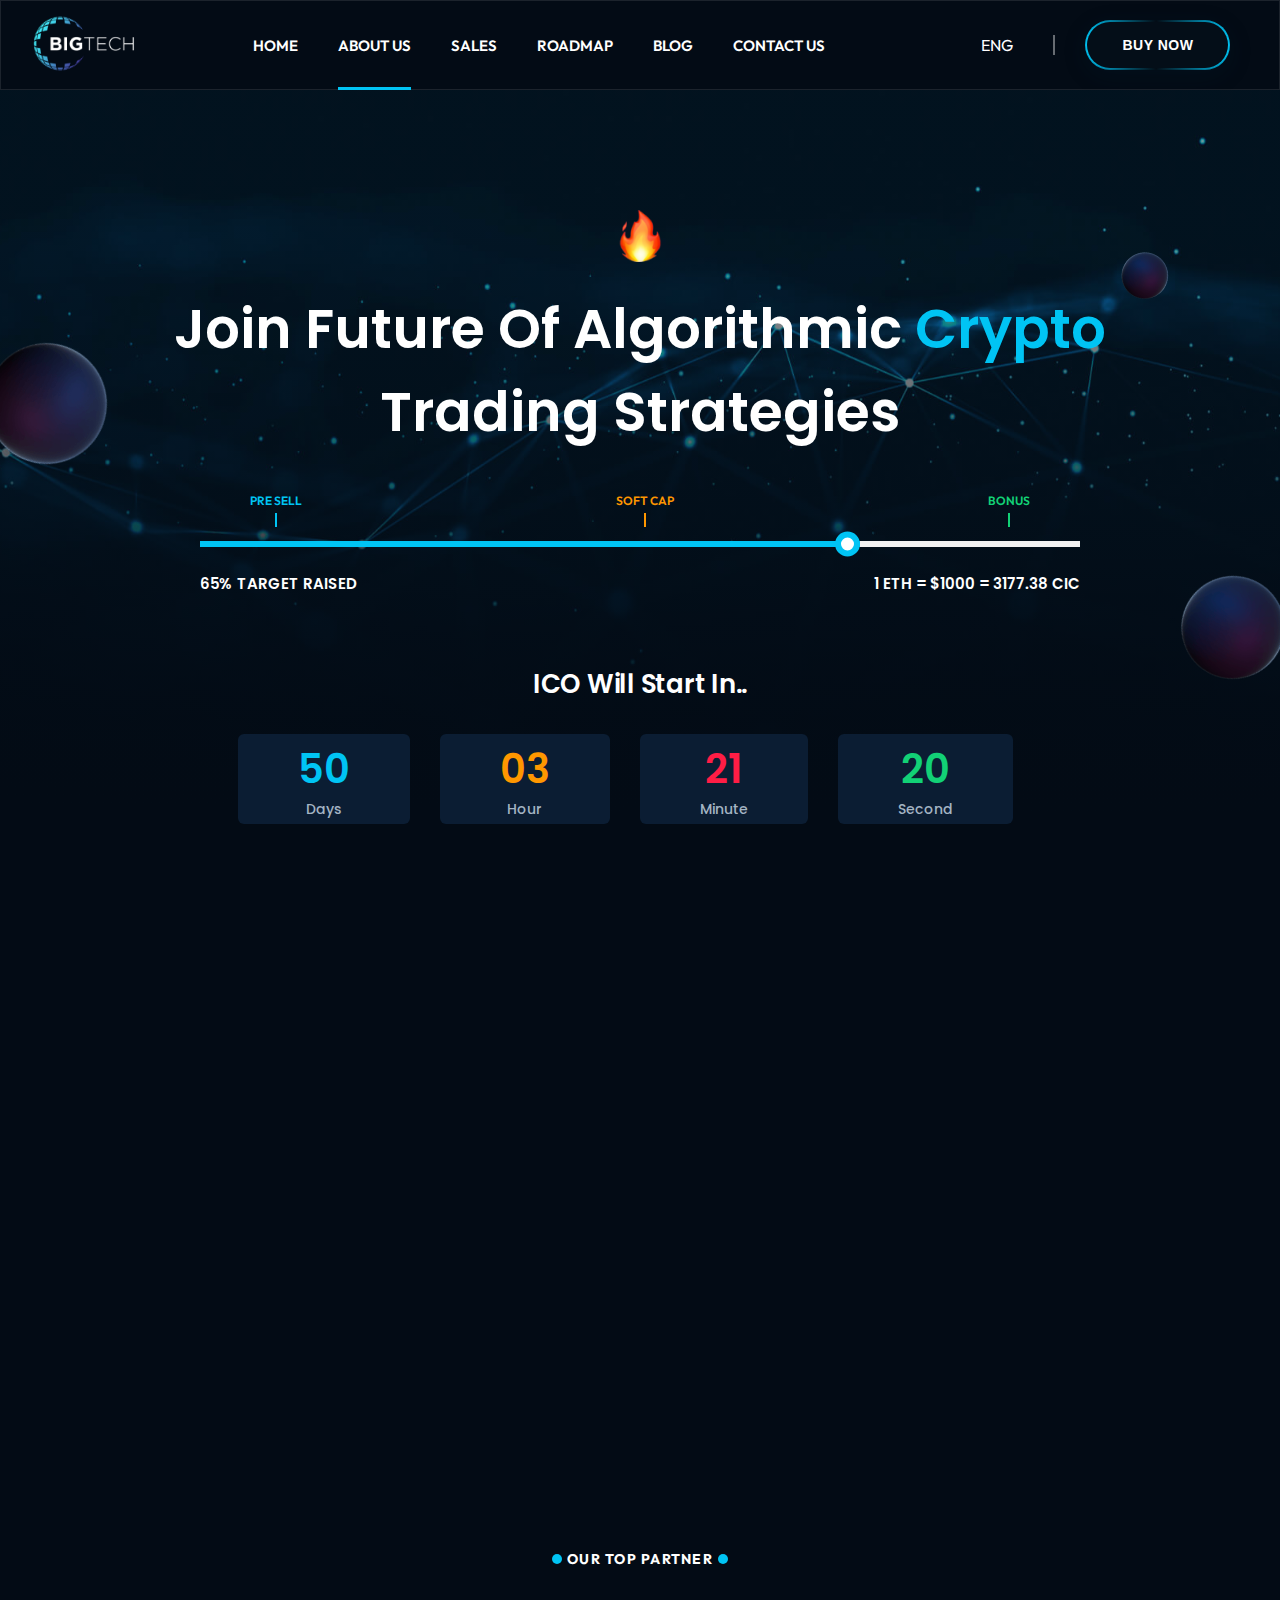
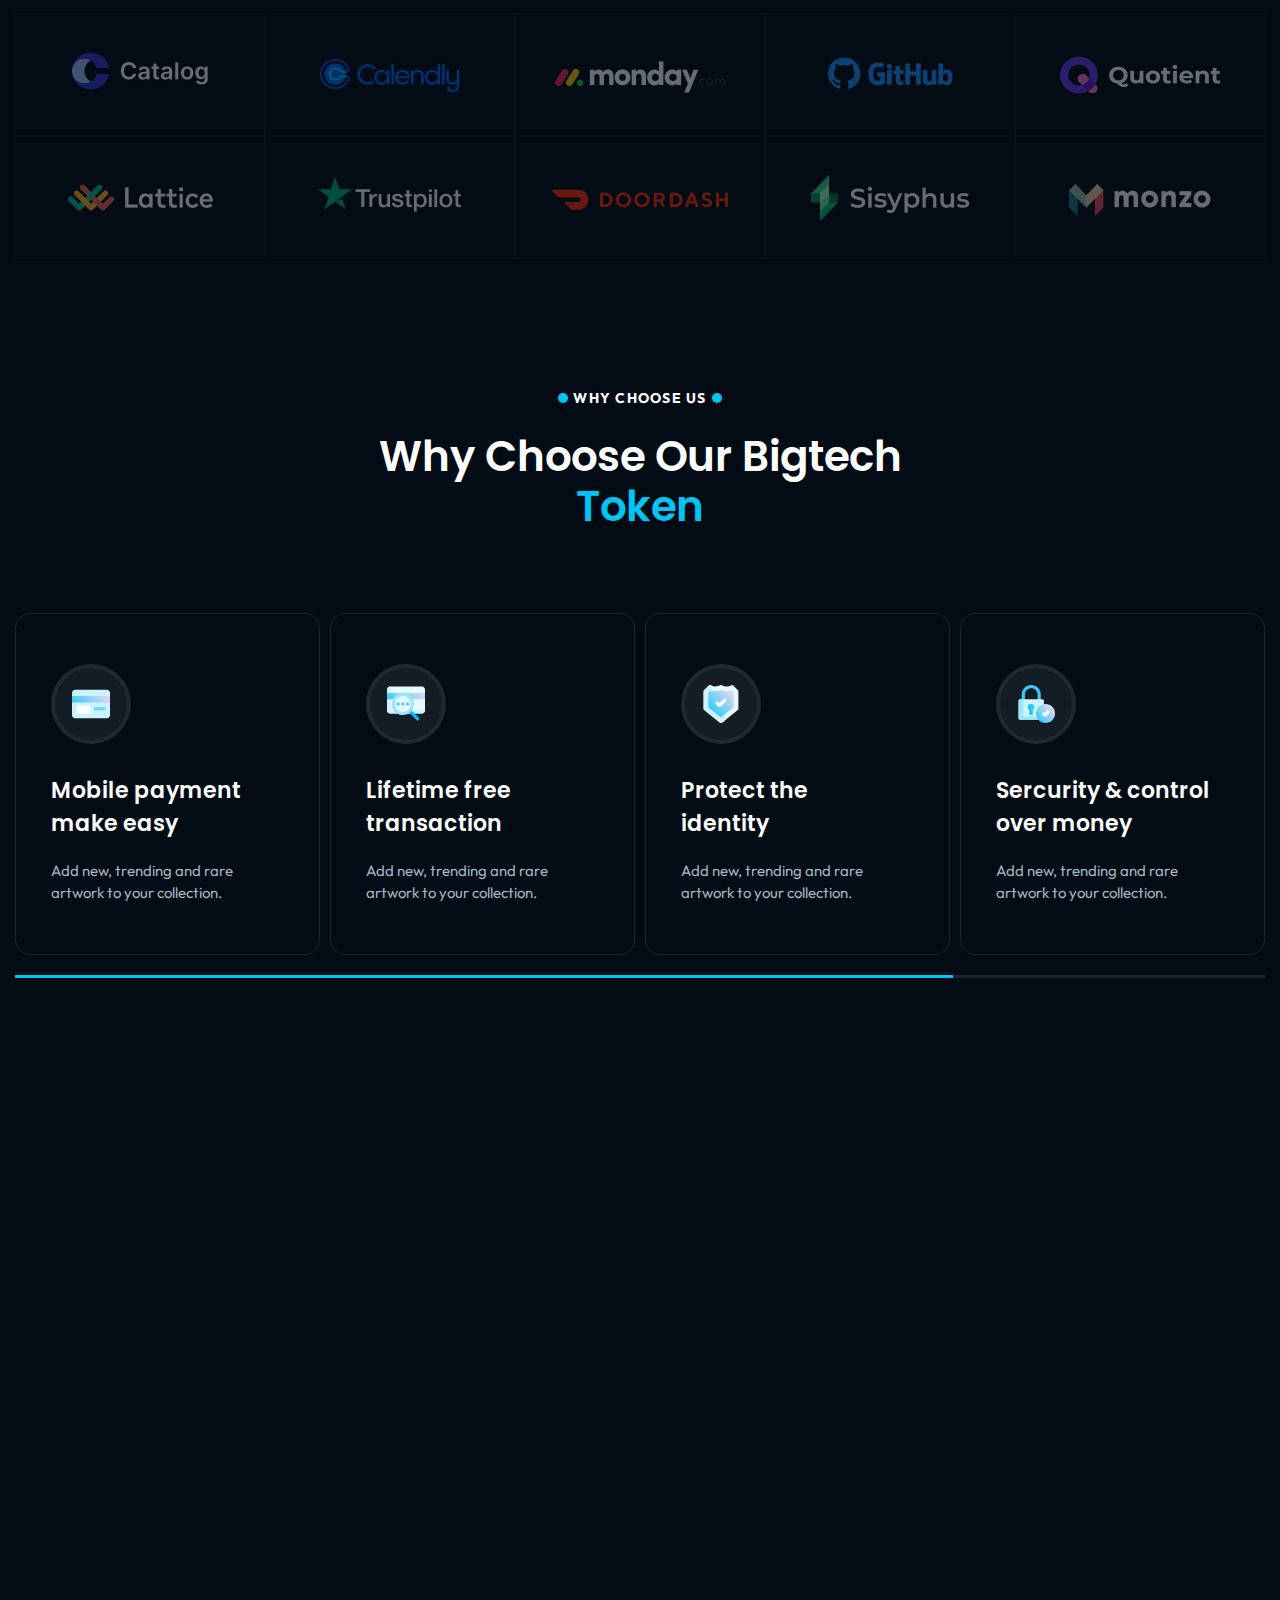
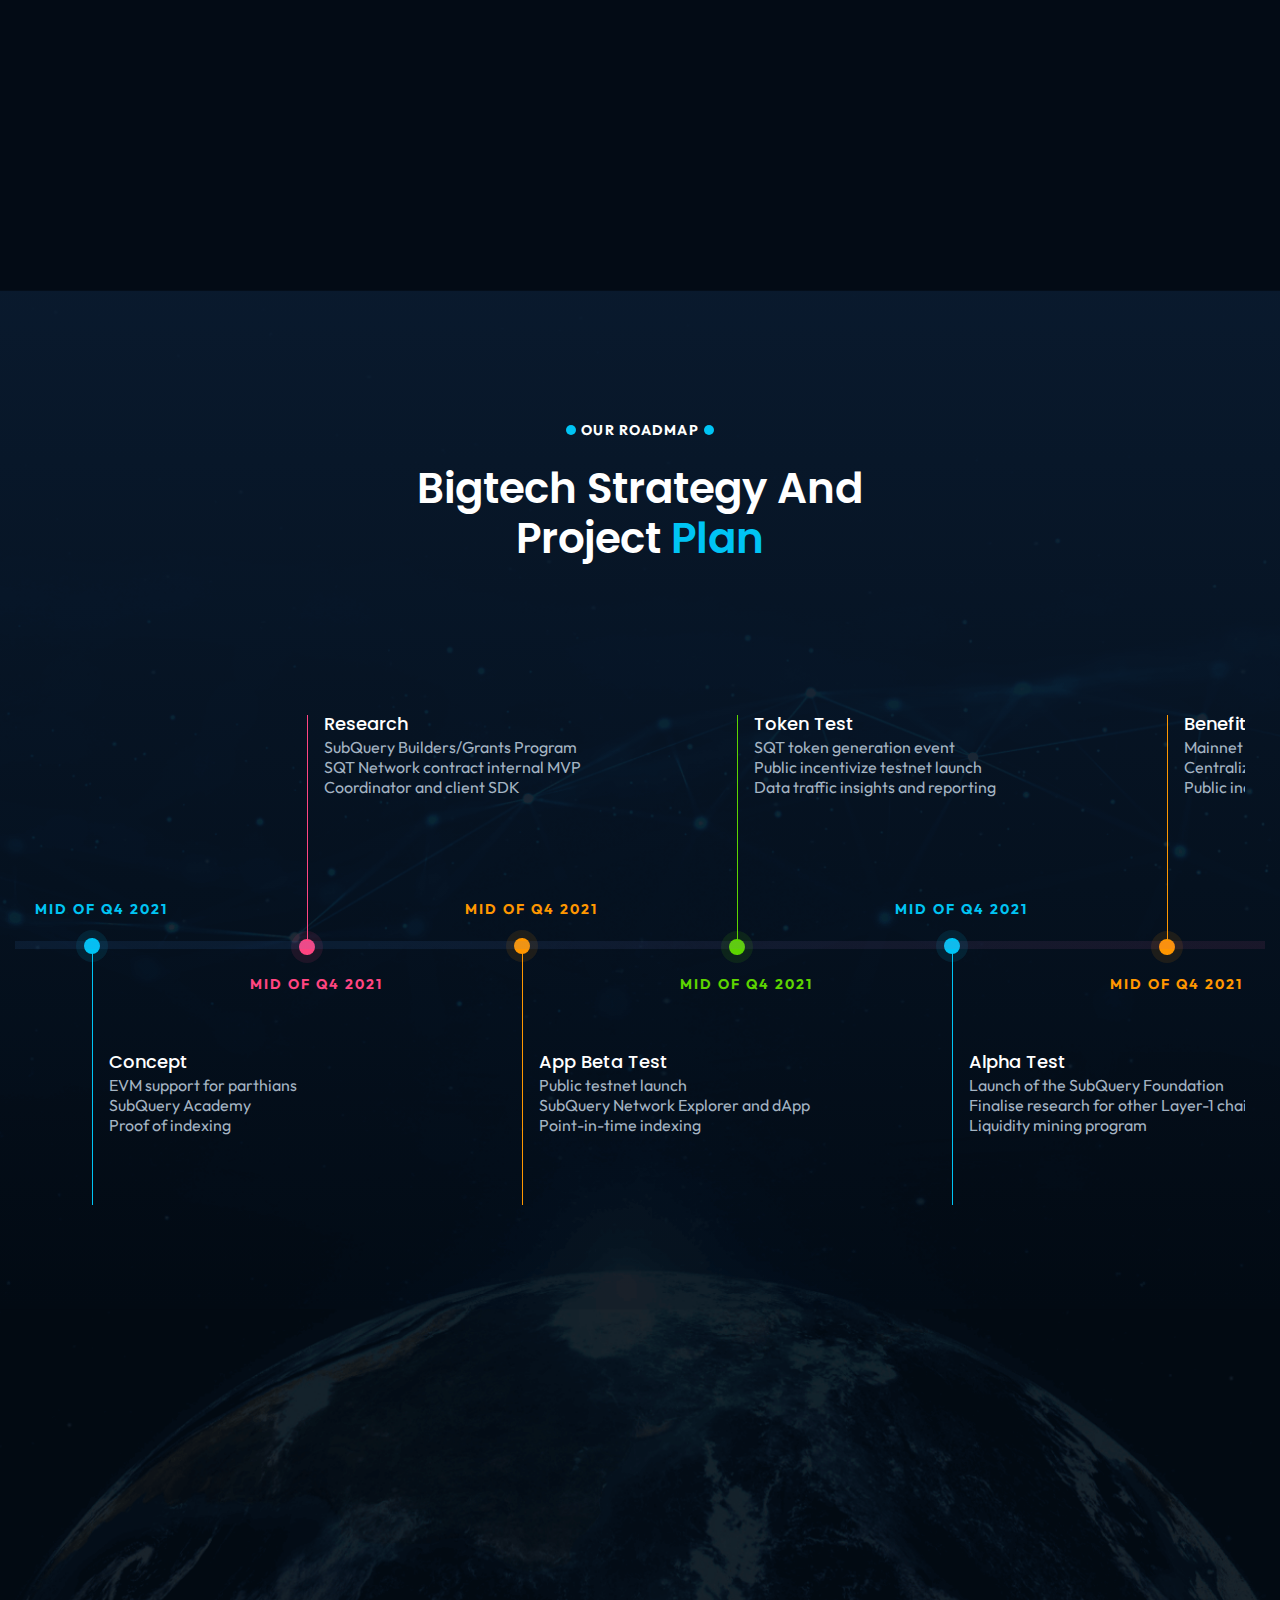
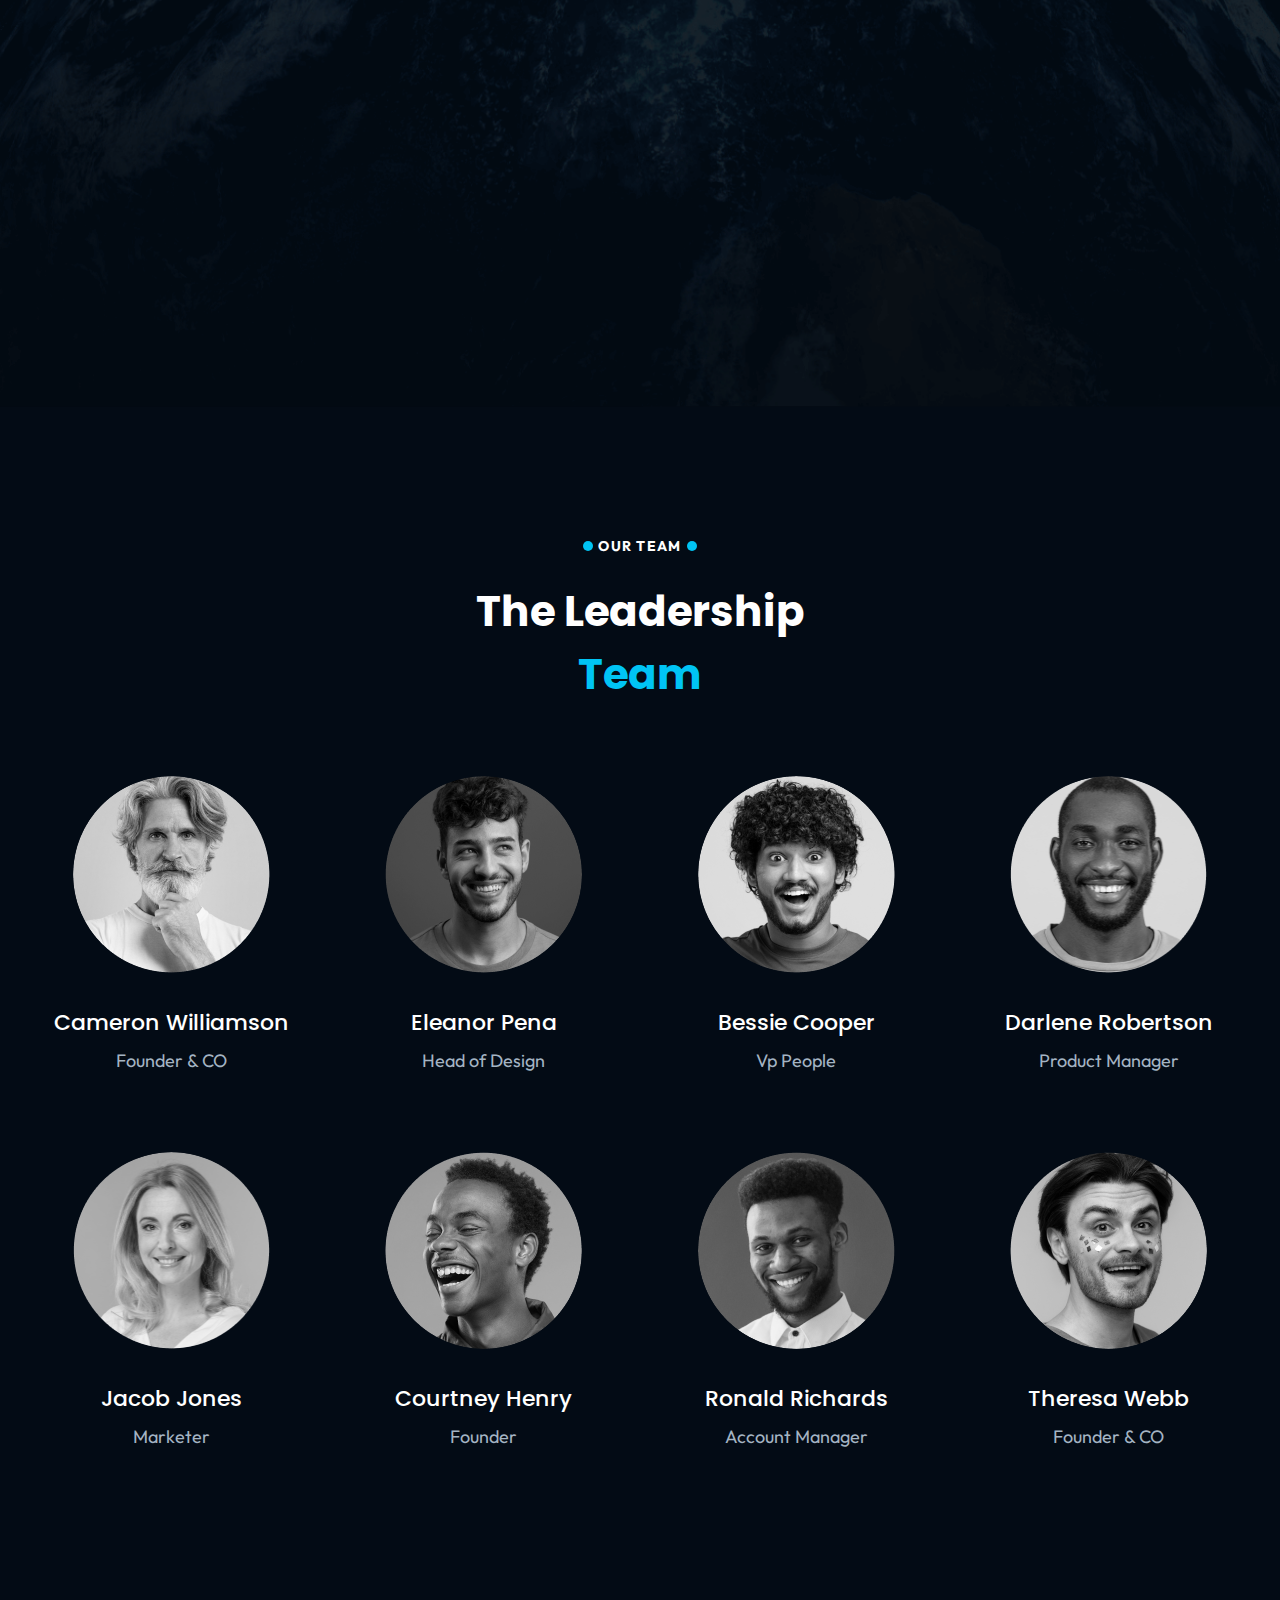
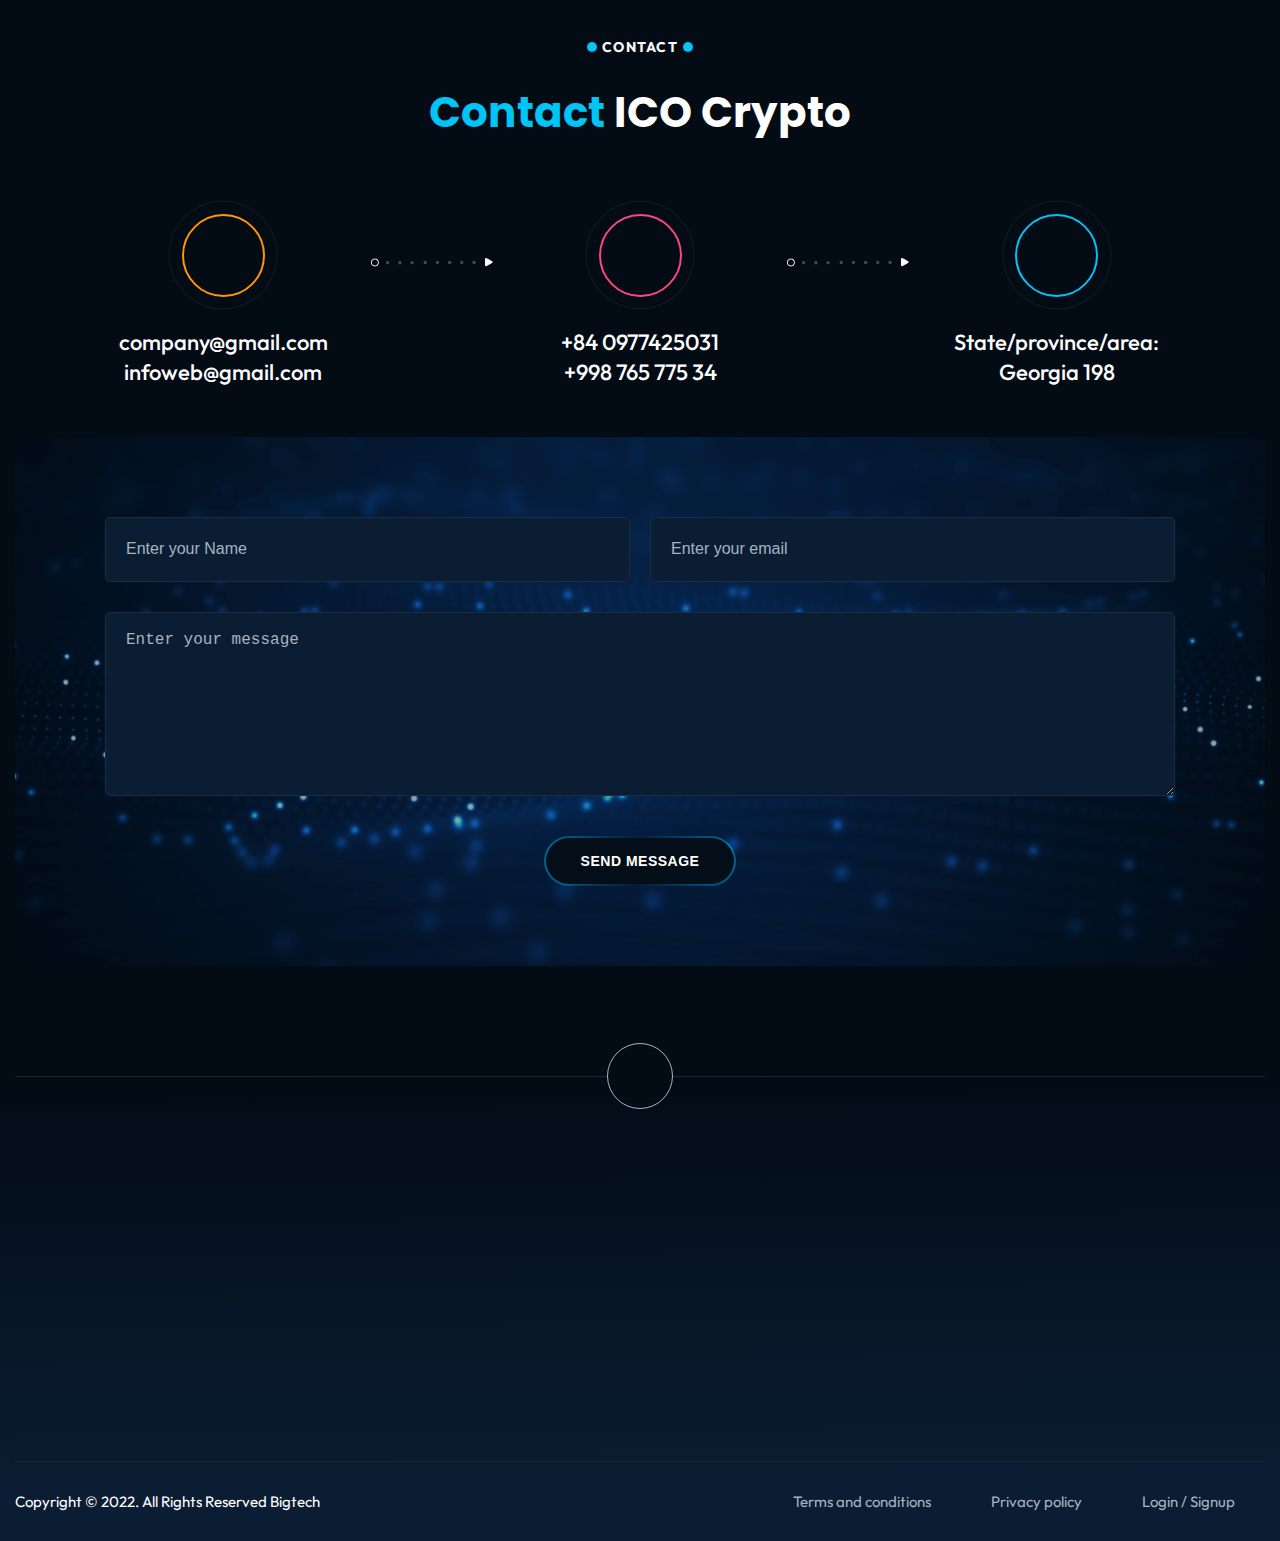
==== commit 9b9bc211: "make scroll effect and header active" ====
--- a/index.html
+++ b/index.html
@@ -35,7 +35,7 @@
           <div class="header__content__navbar">
             <ul class="navigation">
               <li class="navigation__item">
-                <a href="/">HOME</a>
+                <a href="#">HOME</a>
                 <ul class="navigation__item__menu">
                   <li>
                     <a href="/">home one</a>
@@ -46,12 +46,12 @@
                 </ul>
               </li>
               <li class="navigation__item">
-                <a href="/">ABOUT US</a>
-              </li>
-              <li class="navigation__item"><a href="/">SALES</a></li>
-              <li class="navigation__item"><a href="/">ROADMAP</a></li>
+                <a href="#about">ABOUT US</a>
+              </li>
+              <li class="navigation__item"><a href="#sales">SALES</a></li>
+              <li class="navigation__item"><a href="#roadmap">ROADMAP</a></li>
               <li class="navigation__item">
-                <a href="/">BLOG</a>
+                <a href="#">BLOG</a>
                 <ul class="navigation__item__menu">
                   <li>
                     <a href="/">our blog</a>
@@ -61,7 +61,9 @@
                   </li>
                 </ul>
               </li>
-              <li class="navigation__item"><a href="/">CONTACT US</a></li>
+              <li class="navigation__item">
+                <a href="#contact">CONTACT US</a>
+              </li>
             </ul>
           </div>
           <div class="header__content__action">
@@ -151,7 +153,7 @@
       <div class="mobile__menu__bg"></div>
     </header>
     <div class="main">
-      <section class="banner-wrap" id="banner">
+      <section class="banner-wrap section__id" id="banner ">
         <div class="container banner">
           <div class="banner__content">
             <div class="banner__content__up">
@@ -206,14 +208,14 @@
           </div>
         </div>
       </section>
-      <section id="about">
+      <section id="about" class="section__id">
         <div class="container about">
           <div class="about__who-we-are">
-            <div class="about__who-we-are__img">
+            <div class="about__who-we-are__img hide__effect">
               <img src="./img/about_img01.png" alt="" />
               <img src="./img/about_img02.png" alt="" />
             </div>
-            <div class="about__who-we-are__content">
+            <div class="about__who-we-are__content hide__effect">
               <span class="about__sub-title">WHO WE ARE</span>
               <h2 class="title">
                 The World’s <span>1st ICO</span> <br />
@@ -268,71 +270,104 @@
               Why Choose Our Bigtech <br />
               <span>Token</span>
             </h2>
-            <div class="about__why-choose-us__list">
-              <div class="about__why-choose-us__item">
-                <div class="about__why-choose-us__item-icon">
-                  <img src="./img/choose_icon01.svg" alt="" />
-                </div>
-                <div class="about__why-choose-us__item-content">
-                  <h2 class="title">Mobile payment make easy</h2>
-                  <p>Add new, trending and rare artwork to your collection.</p>
-                </div>
-              </div>
-              <div class="about__why-choose-us__item">
-                <div class="about__why-choose-us__item-icon">
-                  <img src="./img/choose_icon02.svg" alt="" />
-                </div>
-                <div class="about__why-choose-us__item-content">
-                  <h2 class="title">
-                    Lifetime free <br />
-                    transaction
-                  </h2>
-                  <p>Add new, trending and rare artwork to your collection.</p>
-                </div>
-              </div>
-              <div class="about__why-choose-us__item">
-                <div class="about__why-choose-us__item-icon">
-                  <img src="./img/choose_icon03.svg" alt="" />
-                </div>
-                <div class="about__why-choose-us__item-content">
-                  <h2 class="title">
-                    Protect the <br />
-                    identity
-                  </h2>
-                  <p>Add new, trending and rare artwork to your collection.</p>
-                </div>
-              </div>
-              <div class="about__why-choose-us__item">
-                <div class="about__why-choose-us__item-icon">
-                  <img src="./img/choose_icon04.svg" alt="" />
-                </div>
-                <div class="about__why-choose-us__item-content">
-                  <h2 class="title">Sercurity & control over money</h2>
-                  <p>Add new, trending and rare artwork to your collection.</p>
-                </div>
-              </div>
-              <div class="about__why-choose-us__item">
-                <div class="about__why-choose-us__item-icon">
-                  <img src="./img/choose_icon02.svg" alt="" />
-                </div>
-                <div class="about__why-choose-us__item-content">
-                  <h2 class="title">
-                    Protect the <br />
-                    identity
-                  </h2>
-                  <p>Add new, trending and rare artwork to your collection.</p>
-                </div>
-              </div>
-              <div class="about__why-choose-us__item">
-                <div class="about__why-choose-us__item-icon">
-                  <img src="./img/choose_icon01.svg" alt="" />
-                </div>
-                <div class="about__why-choose-us__item-content">
-                  <h2 class="title">
-                    Protect the <br />
-                    identity
-                  </h2>
-                  <p>Add new, trending and rare artwork to your collection.</p>
+            <div class="about__why-choose-us__wrap">
+              <div class="about__why-choose-us__list">
+                <div class="about__why-choose-us__item">
+                  <div class="about__why-choose-us__item-icon">
+                    <img src="./img/choose_icon01.svg" alt="" />
+                  </div>
+                  <div class="about__why-choose-us__item-content">
+                    <h2 class="title">Mobile payment make easy</h2>
+                    <p>
+                      Add new, trending and rare artwork to your collection.
+                    </p>
+                  </div>
+                </div>
+                <div class="about__why-choose-us__item">
+                  <div class="about__why-choose-us__item-icon">
+                    <img src="./img/choose_icon02.svg" alt="" />
+                  </div>
+                  <div class="about__why-choose-us__item-content">
+                    <h2 class="title">Lifetime free transaction</h2>
+                    <p>
+                      Add new, trending and rare artwork to your collection.
+                    </p>
+                  </div>
+                </div>
+                <div class="about__why-choose-us__item">
+                  <div class="about__why-choose-us__item-icon">
+                    <img src="./img/choose_icon03.svg" alt="" />
+                  </div>
+                  <div class="about__why-choose-us__item-content">
+                    <h2 class="title">
+                      Protect the <br />
+                      identity
+                    </h2>
+                    <p>
+                      Add new, trending and rare artwork to your collection.
+                    </p>
+                  </div>
+                </div>
+                <div class="about__why-choose-us__item">
+                  <div class="about__why-choose-us__item-icon">
+                    <img src="./img/choose_icon04.svg" alt="" />
+                  </div>
+                  <div class="about__why-choose-us__item-content">
+                    <h2 class="title">Sercurity & control over money</h2>
+                    <p>
+                      Add new, trending and rare artwork to your collection.
+                    </p>
+                  </div>
+                </div>
+                <div class="about__why-choose-us__item">
+                  <div class="about__why-choose-us__item-icon">
+                    <img src="./img/choose_icon02.svg" alt="" />
+                  </div>
+                  <div class="about__why-choose-us__item-content">
+                    <h2 class="title">
+                      Protect the <br />
+                      identity
+                    </h2>
+                    <p>
+                      Add new, trending and rare artwork to your collection.
+                    </p>
+                  </div>
+                </div>
+                <div class="about__why-choose-us__item">
+                  <div class="about__why-choose-us__item-icon">
+                    <img src="./img/choose_icon01.svg" alt="" />
+                  </div>
+                  <div class="about__why-choose-us__item-content">
+                    <h2 class="title">
+                      Protect the <br />
+                      identity
+                    </h2>
+                    <p>
+                      Add new, trending and rare artwork to your collection.
+                    </p>
+                  </div>
+                </div>
+                <div class="about__why-choose-us__item">
+                  <div class="about__why-choose-us__item-icon">
+                    <img src="./img/choose_icon01.svg" alt="" />
+                  </div>
+                  <div class="about__why-choose-us__item-content">
+                    <h2 class="title">Mobile payment make easy</h2>
+                    <p>
+                      Add new, trending and rare artwork to your collection.
+                    </p>
+                  </div>
+                </div>
+                <div class="about__why-choose-us__item">
+                  <div class="about__why-choose-us__item-icon">
+                    <img src="./img/choose_icon02.svg" alt="" />
+                  </div>
+                  <div class="about__why-choose-us__item-content">
+                    <h2 class="title">Lifetime free transaction</h2>
+                    <p>
+                      Add new, trending and rare artwork to your collection.
+                    </p>
+                  </div>
                 </div>
               </div>
             </div>
@@ -342,10 +377,10 @@
           </div>
         </div>
       </section>
-      <section id="sales">
+      <section id="sales" class="section__id">
         <div class="container sales">
           <div class="sales__content">
-            <div class="sales__content__info">
+            <div class="sales__content__info hide__effect">
               <div class="info-wrap">
                 <div class="sales__content__info__nav">
                   <button class="funding">FUNDING ALLOCATION</button>
@@ -362,7 +397,7 @@
                 <button class="btn btn-buy-token">buy now</button>
               </div>
             </div>
-            <div class="sales__content__chart">
+            <div class="sales__content__chart hide__effect">
               <img src="./img/chart.png" alt="" />
               <ul class="sales__content__chart__list">
                 <li>Contingency: 70%</li>
@@ -380,7 +415,7 @@
         </div>
       </section>
       <div class="area-bg">
-        <section id="roadmap">
+        <section id="roadmap" class="section__id">
           <div class="container roadmap">
             <div class="roadmap__title">
               <span class="about__sub-title">OUR ROADMAP</span>
@@ -486,10 +521,10 @@
         <section id="document-area">
           <div class="container document-area">
             <div class="document-area__content">
-              <div class="document-area__content-img">
+              <div class="document-area__content-img hide__effect">
                 <img src="./img/document_img.png" alt="" />
               </div>
-              <div class="document-area__content-info">
+              <div class="document-area__content-info hide__effect">
                 <span class="about__sub-title"> WHITEPAPER</span>
                 <h2 class="title">Read Bigtech <span>Documents</span></h2>
                 <ul>
@@ -504,7 +539,7 @@
           </div>
         </section>
       </div>
-      <section id="team-area">
+      <section id="team-area" class="section__id">
         <div class="container team-area">
           <div class="team-area__title">
             <span class="about__sub-title"> OUR TEAM</span>
@@ -618,7 +653,7 @@
           </ul>
         </div>
       </section>
-      <section id="contact">
+      <section id="contact" class="section__id">
         <div class="container contact">
           <div class="team-area__title">
             <span class="about__sub-title">CONTACT</span>
@@ -677,7 +712,7 @@
         </div>
         <div class="footer__top">
           <div class="footer__top__list">
-            <div class="footer__top__list__item">
+            <div class="footer__top__list__item hide__effect">
               <img src="./img/logo.png" alt="" />
               <p>
                 A new way to make the payments easy, reliable and 100% secure.
@@ -690,7 +725,7 @@
                 <li><i class="fa-brands fa-skype"></i></li>
               </ul>
             </div>
-            <div class="footer__top__list__item">
+            <div class="footer__top__list__item hide__effect">
               <h4>USEFUL LINKS</h4>
               <ul class="list">
                 <li>Contact us</li>
@@ -700,7 +735,7 @@
                 <li>Terms & Services</li>
               </ul>
             </div>
-            <div class="footer__top__list__item">
+            <div class="footer__top__list__item hide__effect">
               <h4>COMMUNITY</h4>
               <ul class="list">
                 <li>Help Center</li>
@@ -710,7 +745,7 @@
                 <li>Newsletters</li>
               </ul>
             </div>
-            <div class="footer__top__list__item">
+            <div class="footer__top__list__item hide__effect">
               <h4>SUBSCRIBE NEWSLETTER</h4>
               <p>
                 Exerci tation ullamcorper suscipit lobortis nisl aliquip ex ea
--- a/style/style.css
+++ b/style/style.css
@@ -28,6 +28,25 @@
     transform: rotate(180deg);
   }
 }
+@keyframes fadeInHeader {
+  from {
+    visibility: hidden;
+    opacity: 0;
+    transform: translateY(-45px);
+  }
+  to {
+    visibility: visible;
+    opacity: 1;
+    transform: translateY(0);
+  }
+}
+.show__effect {
+  opacity: 1 !important;
+  transform: translate(0, 0) !important;
+  visibility: visible !important;
+  transition: all 0.4s linear;
+}
+
 * {
   margin: 0;
   padding: 0;
@@ -36,6 +55,7 @@
 
 html {
   font-size: 62.5%;
+  scroll-behavior: smooth;
 }
 
 body {
@@ -61,6 +81,16 @@
   border: 1px solid rgba(255, 255, 255, 0.1019607843);
 }
 
+.header.header__scroll {
+  position: fixed;
+  inset: 0;
+  width: 100%;
+  height: 90px;
+  z-index: 99999;
+  background-color: #030b15;
+  animation: fadeInHeader 1s ease-out forwards;
+}
+
 .header__content {
   width: 100%;
   max-width: 1250px;
@@ -116,7 +146,7 @@
   bottom: 2px;
   right: 0;
   width: 0;
-  height: 3px;
+  height: 4px;
   background-color: #00c4f4;
   display: inline-block;
   transition: width 0.5s ease;
@@ -130,6 +160,11 @@
   visibility: visible;
   opacity: 1;
   transform: scale(1);
+}
+.header__content__navbar .navigation__item.active::after {
+  left: 0;
+  width: 100%;
+  transition: width 0.5s ease;
 }
 .header__content__navbar .navigation__item__menu {
   position: absolute;
@@ -545,8 +580,8 @@
   left: auto;
   right: -2%;
   top: auto;
-  bottom: 12%;
-  animation: LeftToRight 5s linear infinite;
+  bottom: 20%;
+  animation: UpToDown 5s linear infinite;
 }
 @media only screen and (max-width: 992px) {
   .banner__shape > img:nth-child(3) {
@@ -554,6 +589,7 @@
     left: -3%;
     bottom: auto;
     right: auto;
+    animation: LeftToRight 5s linear infinite;
   }
 }
 @media only screen and (max-width: 576px) {
@@ -810,6 +846,9 @@
   width: 50%;
   display: flex;
   justify-content: flex-end;
+  visibility: hidden;
+  opacity: 0;
+  transform: translateX(-100px);
 }
 @media only screen and (max-width: 992px) {
   .about__who-we-are__img {
@@ -838,6 +877,9 @@
 .about__who-we-are__content {
   width: 50%;
   margin-left: 55px;
+  visibility: hidden;
+  opacity: 0;
+  transform: translateX(100px);
 }
 @media only screen and (max-width: 992px) {
   .about__who-we-are__content {
@@ -933,30 +975,53 @@
 .about__why-choose-us > .title > span {
   color: #00c4f4;
 }
+.about__why-choose-us__wrap {
+  width: 100%;
+  overflow: auto;
+  margin-top: 4rem;
+  cursor: pointer;
+  scroll-behavior: smooth;
+  scroll-snap-type: both;
+}
+.about__why-choose-us__wrap::-webkit-scrollbar {
+  display: none;
+}
 .about__why-choose-us__list {
   display: flex;
   align-items: center;
   justify-content: center;
-  flex-wrap: wrap;
+  width: max-content;
   margin-top: 2rem;
 }
 .about__why-choose-us__item {
   padding: 5rem 3.5rem;
   border: 1px solid rgba(255, 255, 255, 0.1019607843);
-  width: calc(25% - 1rem);
+  width: 305px;
   border-radius: 1.5rem;
   margin-bottom: 2rem;
   margin-right: 1rem;
   cursor: pointer;
-}
-@media only screen and (max-width: 992px) {
+  min-height: 342px;
+  scroll-snap-align: start;
+}
+@media only screen and (min-width: 1250px) {
   .about__why-choose-us__item {
-    width: calc(50% - 1rem);
+    width: 305px;
   }
 }
 @media only screen and (max-width: 992px) {
   .about__why-choose-us__item {
-    width: 100%;
+    width: 350px;
+  }
+}
+@media only screen and (max-width: 768px) {
+  .about__why-choose-us__item {
+    margin: 16px;
+    width: 510px;
+    display: flex;
+    flex-direction: column;
+    align-items: flex-start;
+    justify-content: center;
   }
 }
 .about__why-choose-us__item:hover .about__why-choose-us__item-icon {
@@ -1035,6 +1100,9 @@
 }
 .sales__content__info {
   width: 50%;
+  visibility: hidden;
+  opacity: 0;
+  transform: translateX(-100px);
 }
 @media only screen and (max-width: 992px) {
   .sales__content__info {
@@ -1108,6 +1176,9 @@
   padding: 60px 30px 60px;
   background-color: #0b1d33;
   border-radius: 20px;
+  visibility: hidden;
+  opacity: 0;
+  transform: translateX(100px);
   display: flex;
   flex-direction: column;
   align-items: center;
@@ -1213,7 +1284,7 @@
 #roadmap {
   position: relative;
   height: 100%;
-  z-index: -2;
+  z-index: 0;
 }
 #roadmap::after {
   content: "";
@@ -1222,7 +1293,7 @@
   top: 0;
   width: 100%;
   height: 100%;
-  z-index: -1;
+  z-index: -2;
   background: linear-gradient(360deg, #0b1d33 0%, rgba(11, 29, 51, 0) 97.51%);
   transform: matrix(1, 0, 0, -1, 0, 0);
   opacity: 0.8;
@@ -1280,11 +1351,16 @@
 }
 .roadmap__list {
   display: flex;
-  width: 100%;
+  width: 1571px;
   min-height: 490px;
 }
 .roadmap__list__wrap {
-  width: 1571px;
+  width: 100%;
+  overflow: auto;
+  cursor: pointer;
+}
+.roadmap__list__wrap::-webkit-scrollbar {
+  display: none;
 }
 .roadmap__list__item {
   width: 370px;
@@ -1441,6 +1517,9 @@
 }
 .document-area__content-img {
   width: 58%;
+  visibility: hidden;
+  opacity: 0;
+  transform: translateY(50px);
   display: flex;
   align-items: center;
   justify-content: center;
@@ -1461,6 +1540,9 @@
 .document-area__content-info {
   width: 42%;
   margin-top: 8rem;
+  visibility: hidden;
+  opacity: 0;
+  transform: translateX(100px);
 }
 @media only screen and (max-width: 992px) {
   .document-area__content-info {
@@ -1917,6 +1999,12 @@
   position: relative;
   margin-bottom: 2rem;
 }
+.footer__top__list__item:nth-child(1) {
+  visibility: hidden;
+  opacity: 0;
+  transform: translateY(100px);
+  transition: all 0.5s linear 0.4s;
+}
 @media only screen and (max-width: 992px) {
   .footer__top__list__item:nth-child(1) {
     width: 50%;
@@ -1983,6 +2071,10 @@
   flex-direction: column;
   align-items: center;
   justify-content: center;
+  visibility: hidden;
+  opacity: 0;
+  transform: translateY(100px);
+  transition: all 0.5s linear 0.6s;
 }
 @media only screen and (max-width: 992px) {
   .footer__top__list__item:nth-child(2) {
@@ -2003,6 +2095,10 @@
 }
 .footer__top__list__item:nth-child(3) {
   width: 16.67%;
+  visibility: hidden;
+  opacity: 0;
+  transform: translateY(100px);
+  transition: all 0.5s linear 0.8s;
 }
 @media only screen and (max-width: 992px) {
   .footer__top__list__item:nth-child(3) {
@@ -2021,6 +2117,10 @@
 }
 .footer__top__list__item:nth-child(4) {
   width: 33.33%;
+  visibility: hidden;
+  opacity: 0;
+  transform: translateY(100px);
+  transition: all 0.5s linear 1s;
 }
 @media only screen and (max-width: 992px) {
   .footer__top__list__item:nth-child(4) {
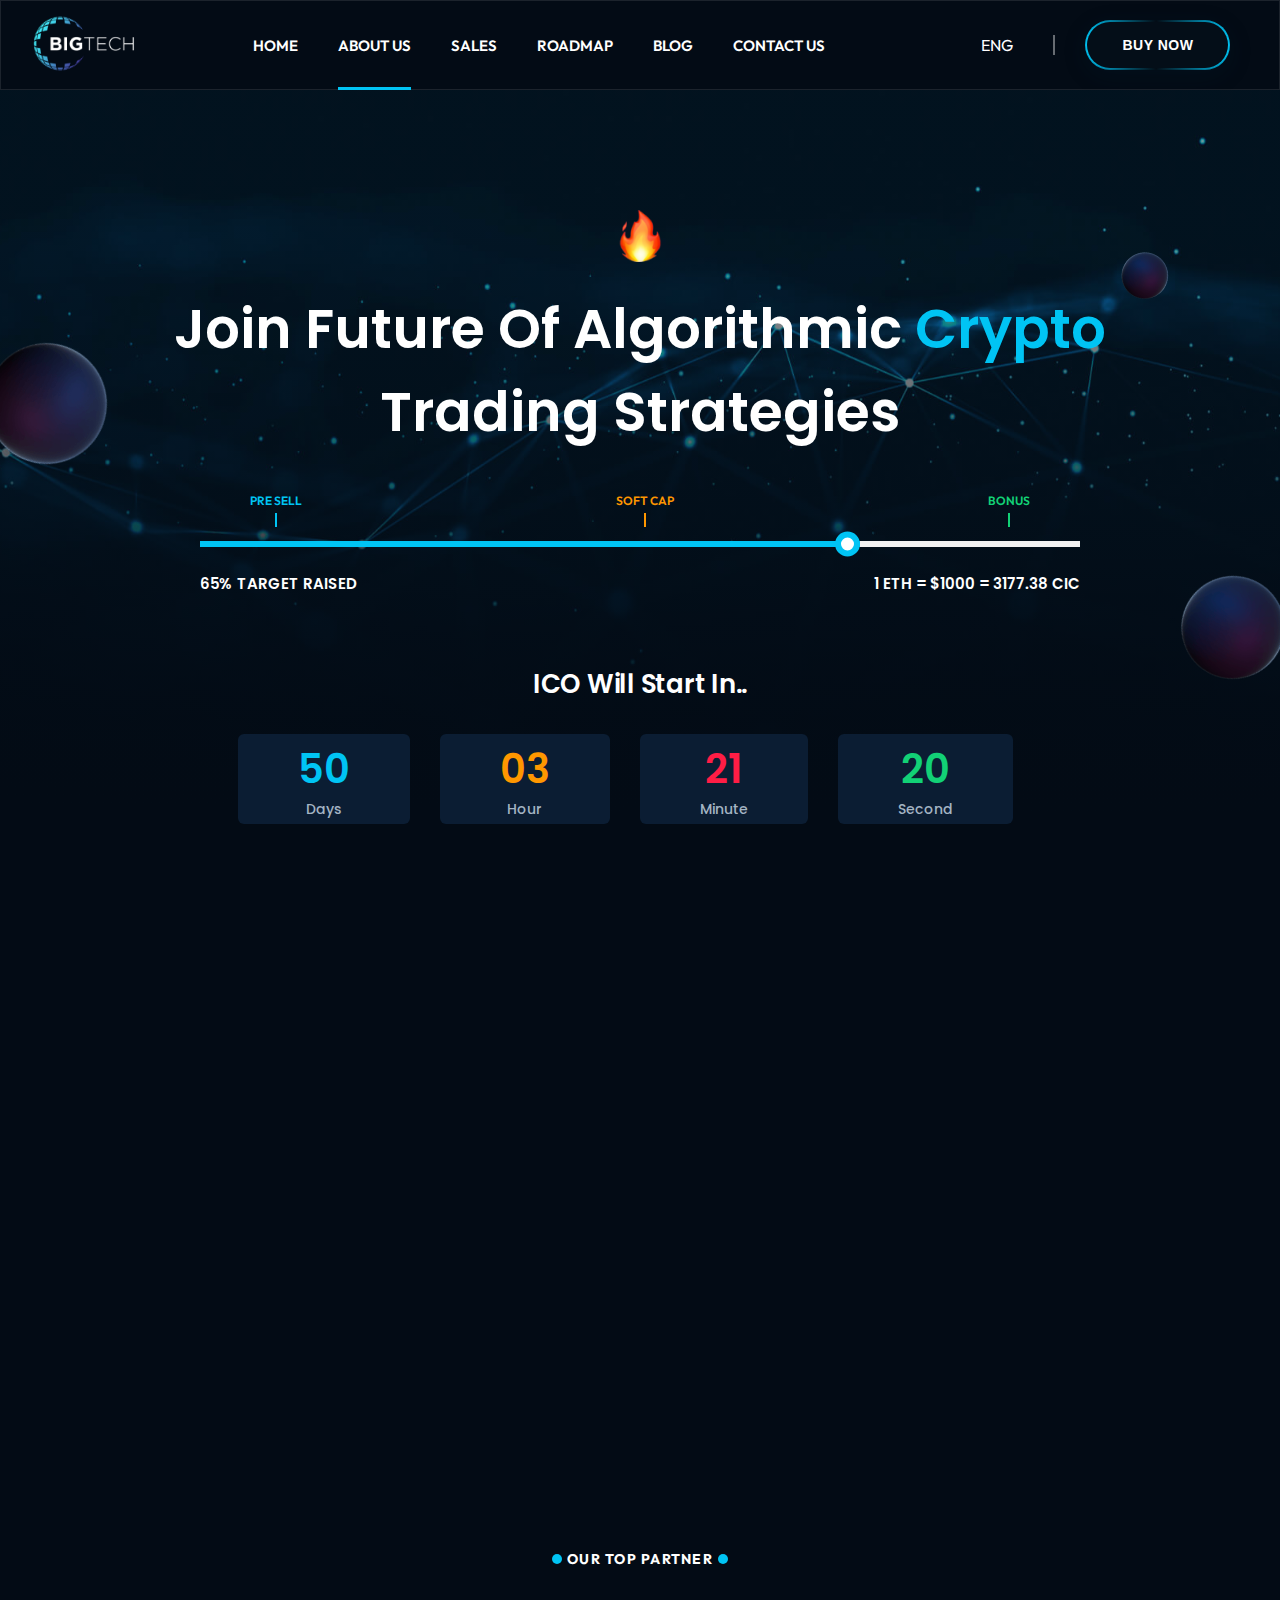
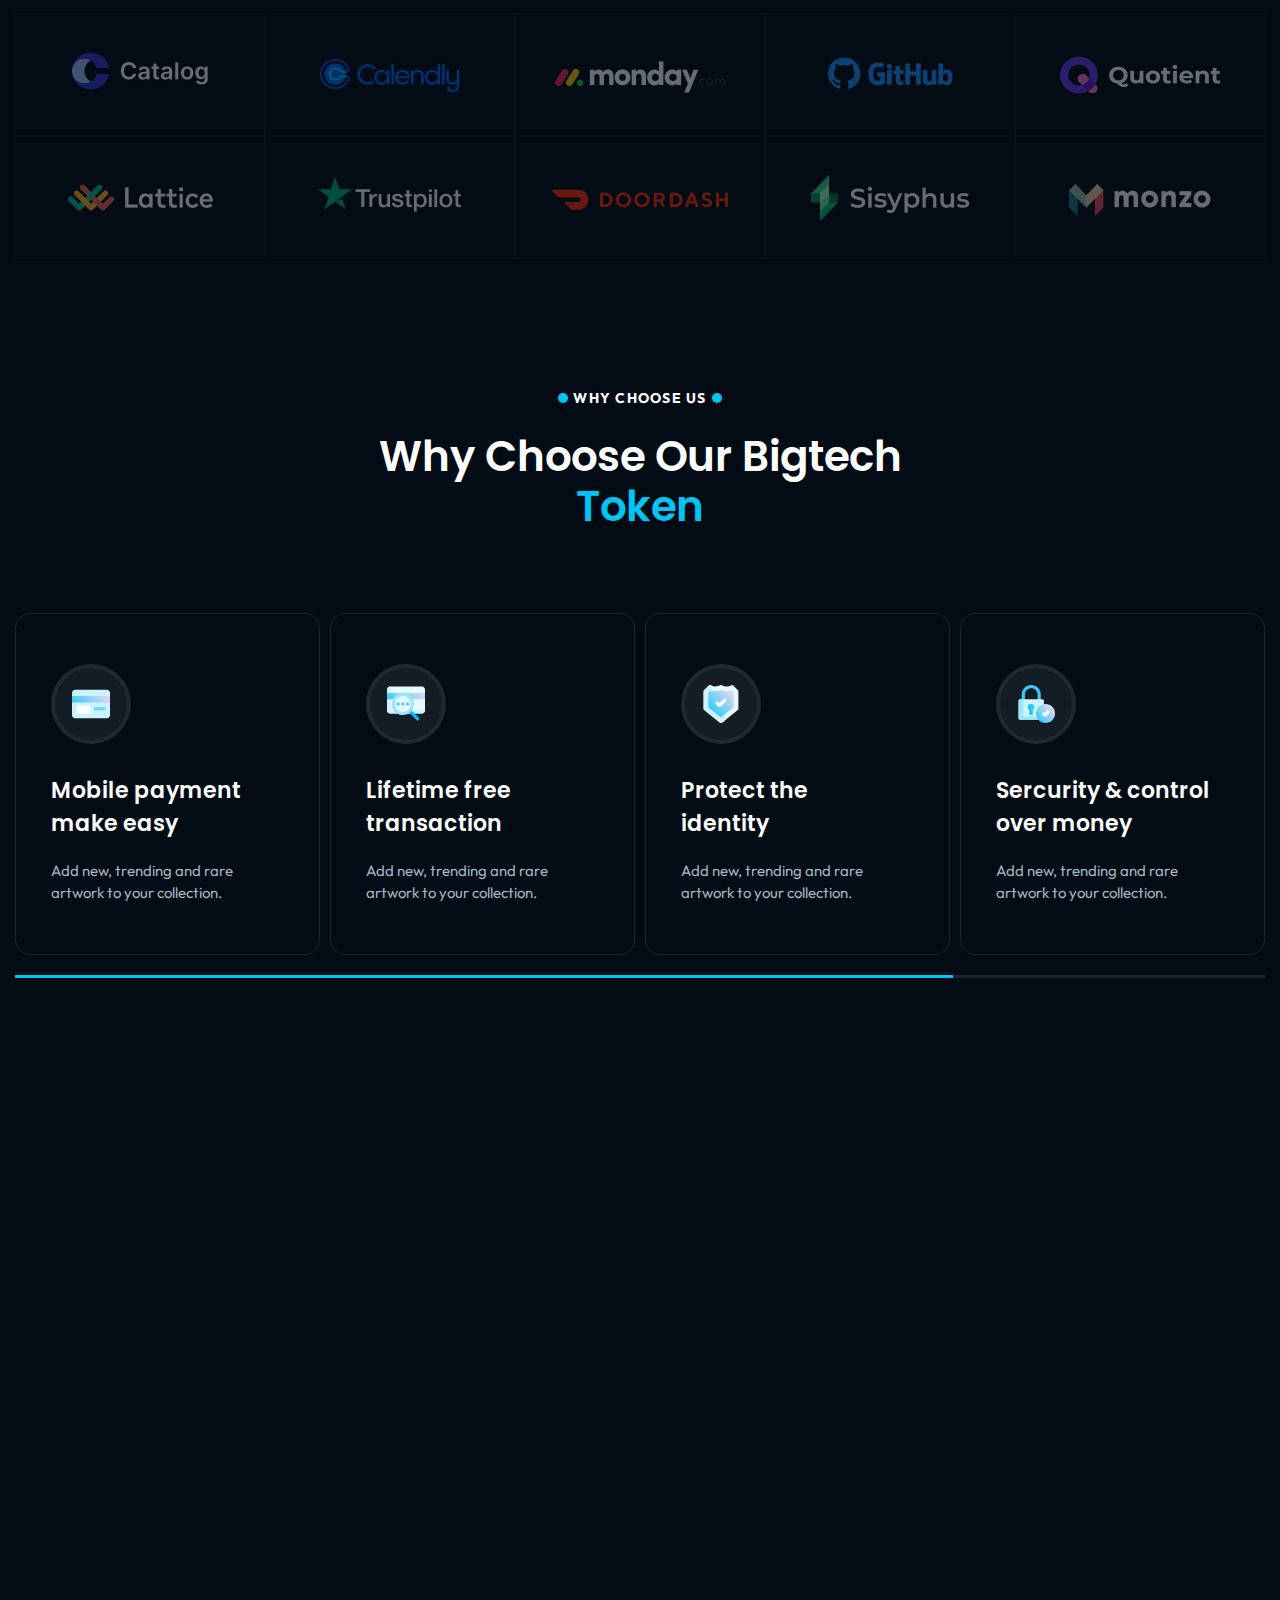
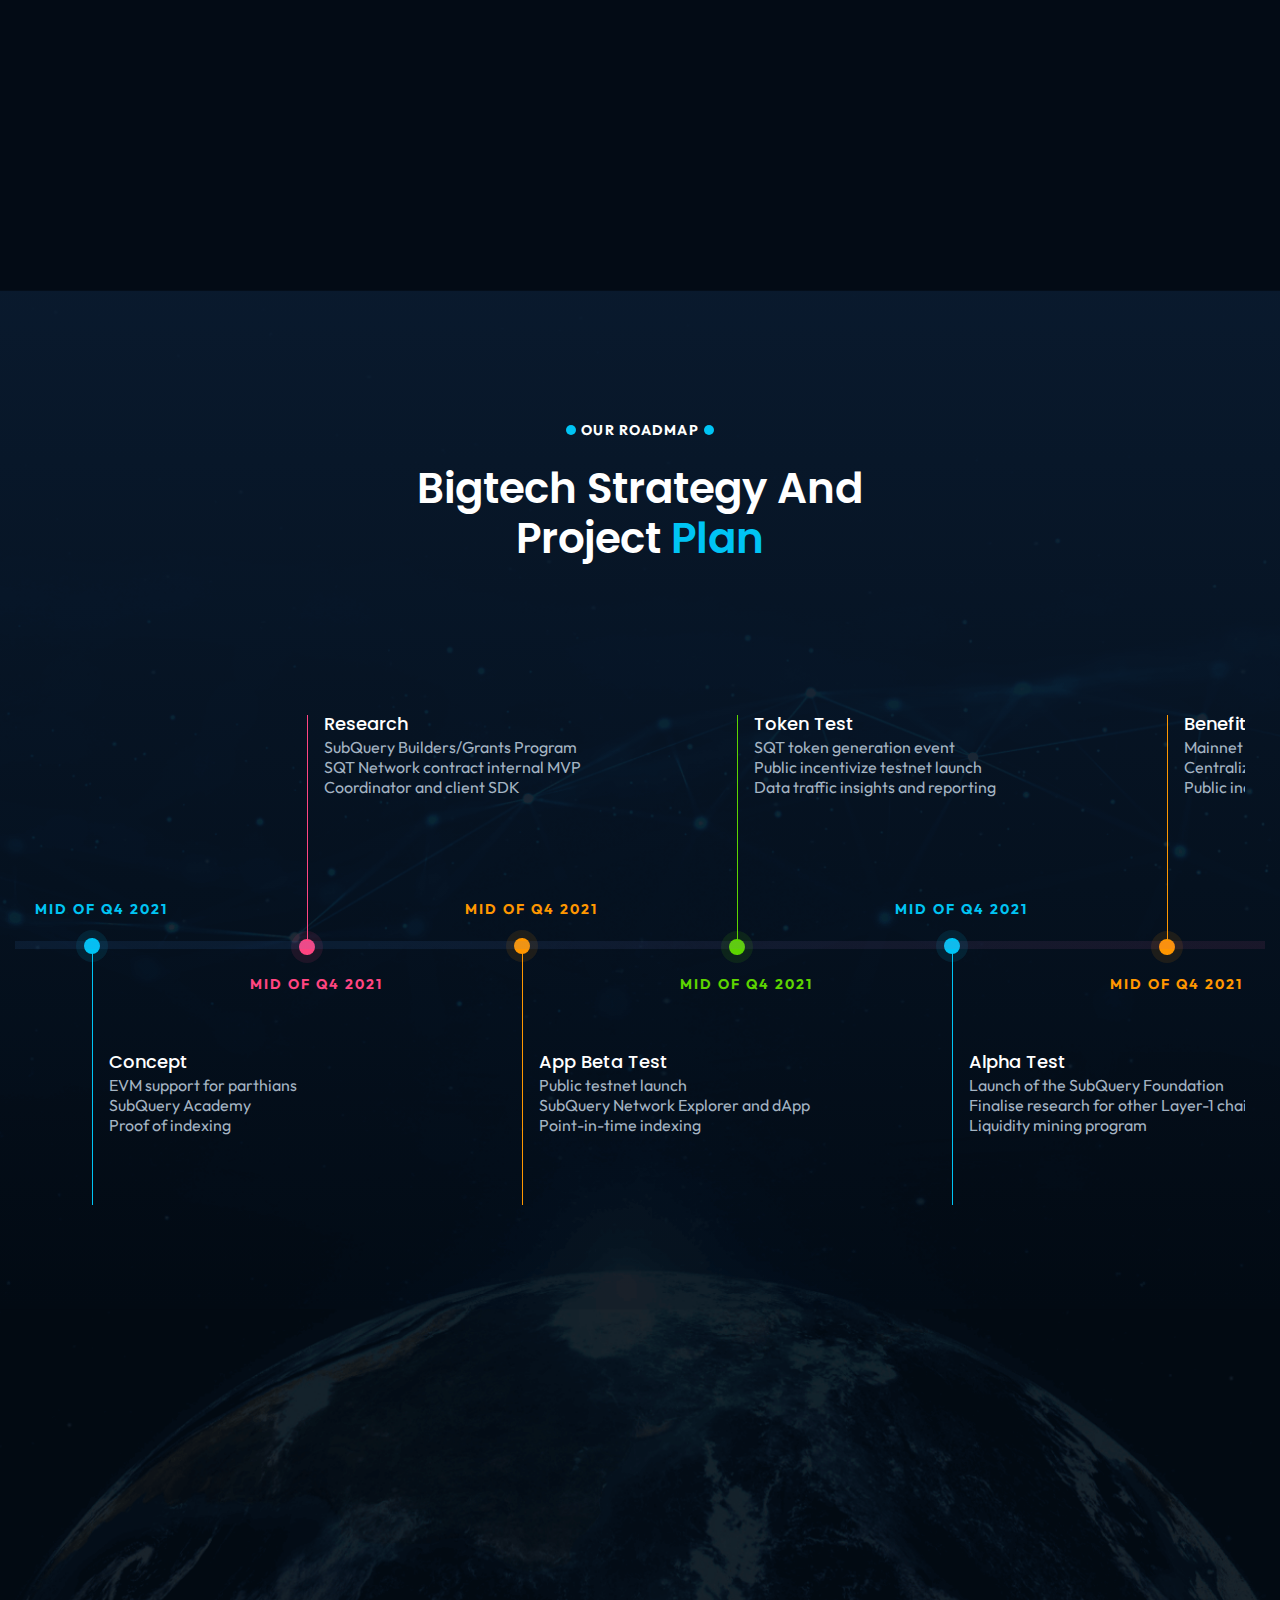
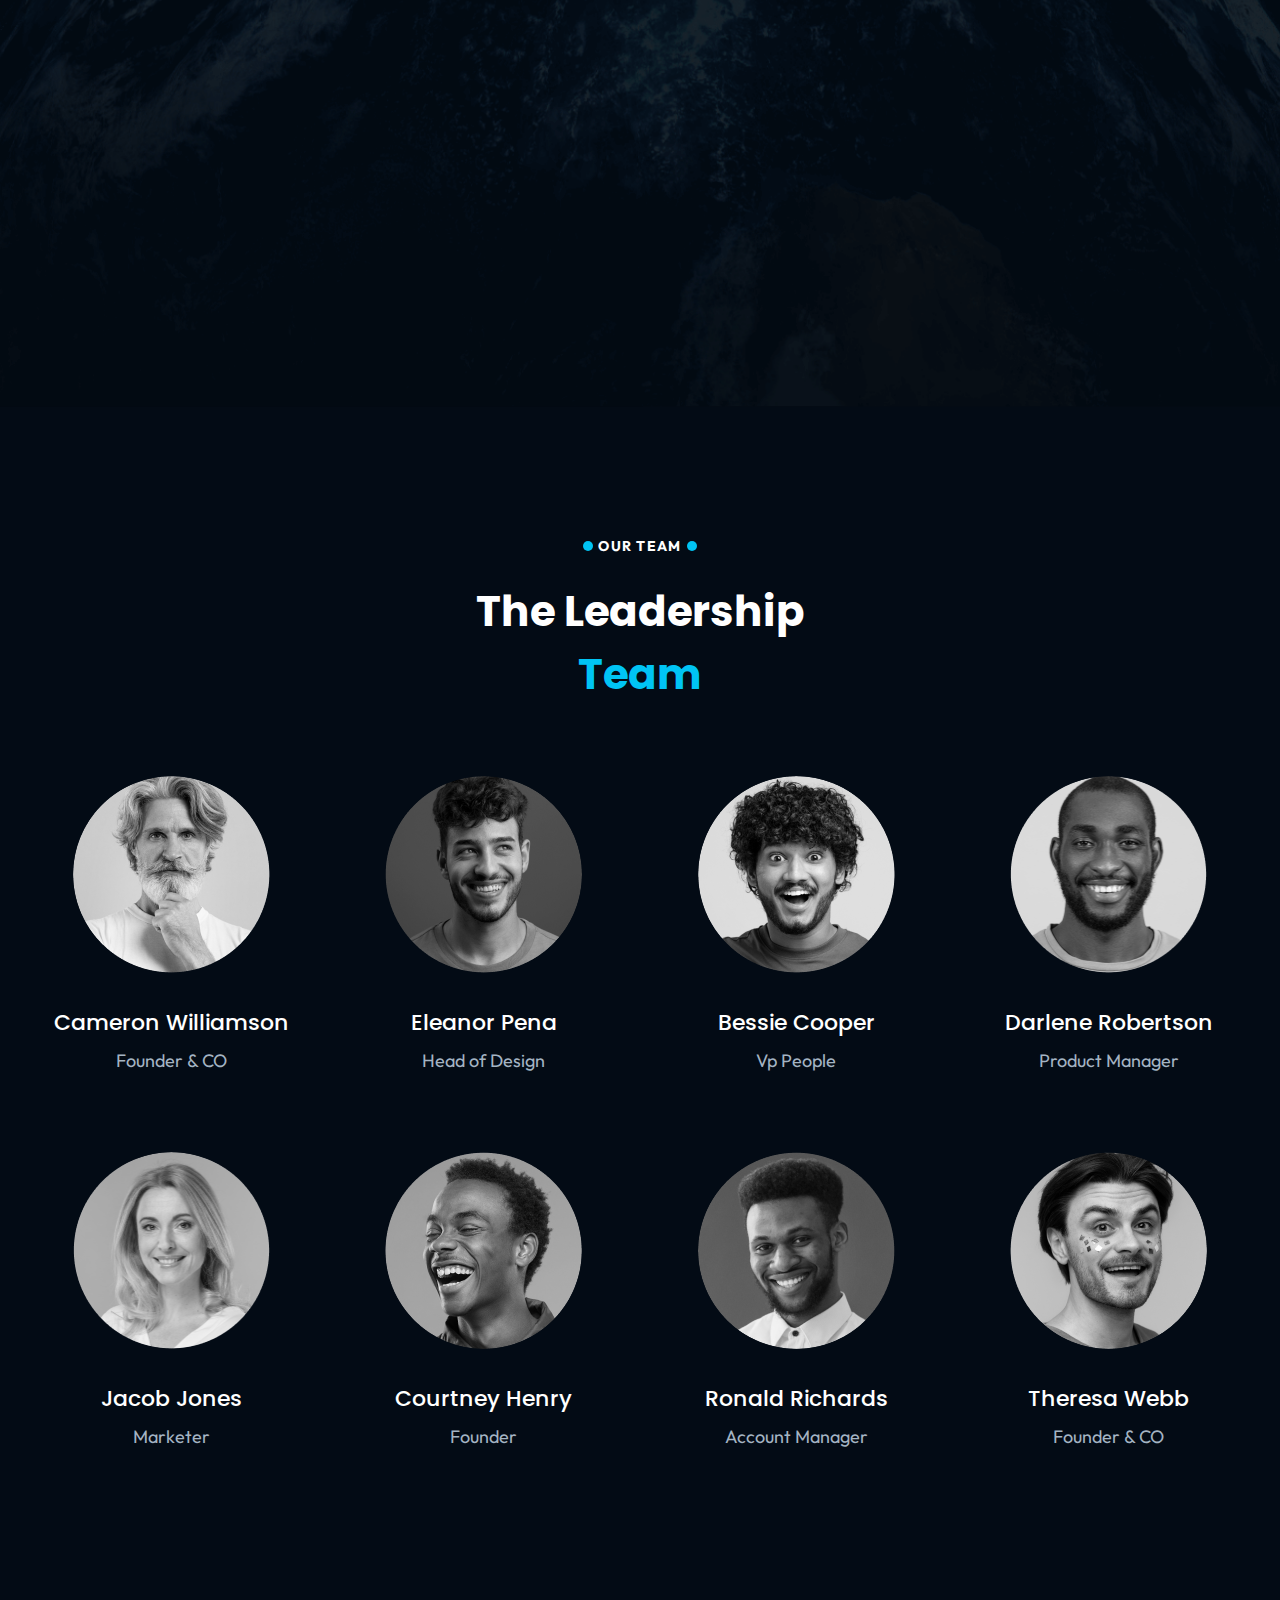
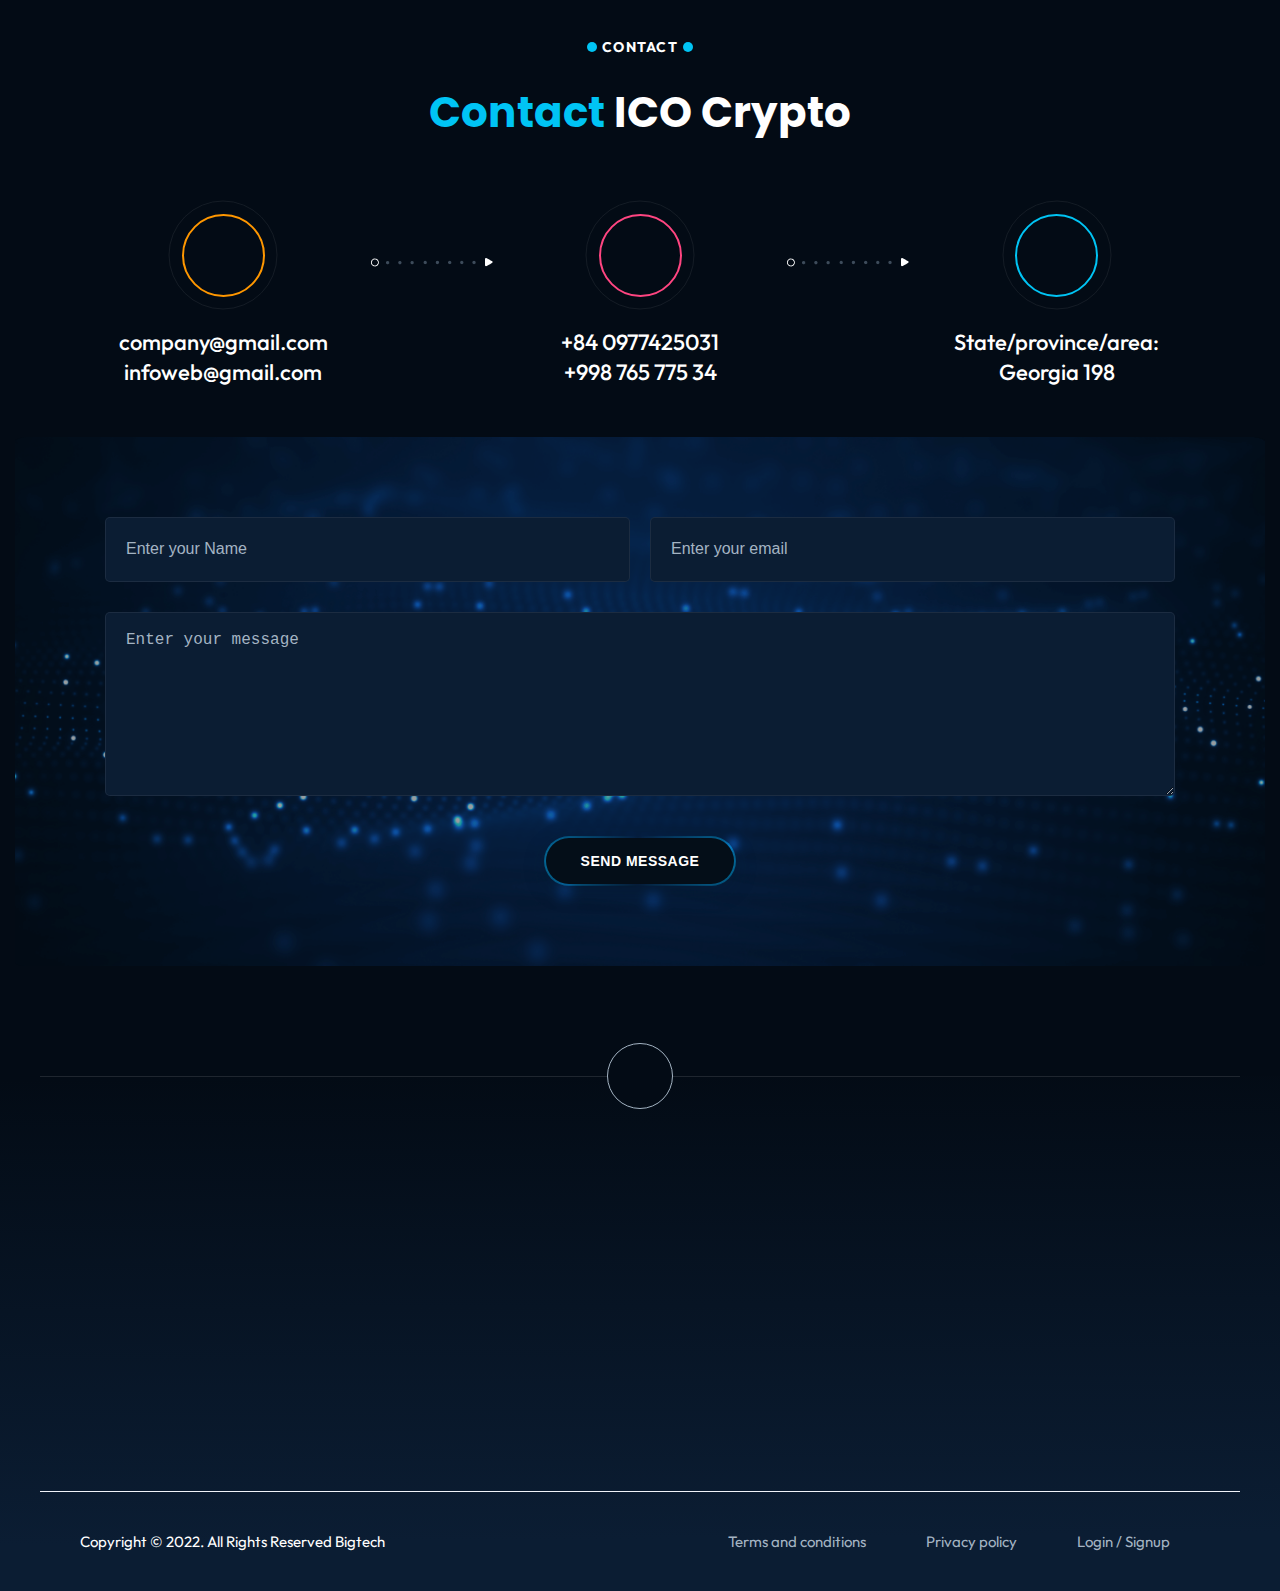
==== commit e139b38e: "..." ====
--- a/index.html
+++ b/index.html
@@ -38,10 +38,10 @@
                 <a href="#">HOME</a>
                 <ul class="navigation__item__menu">
                   <li>
-                    <a href="/">home one</a>
+                    <a href="/index.html">home one</a>
                   </li>
                   <li>
-                    <a href="/">home two</a>
+                    <a href="/index-2.html">home two</a>
                   </li>
                 </ul>
               </li>
--- a/style/style.css
+++ b/style/style.css
@@ -26,6 +26,14 @@
   }
   to {
     transform: rotate(180deg);
+  }
+}
+@keyframes rotate360 {
+  from {
+    transform: rotate(0);
+  }
+  to {
+    transform: rotate(360deg);
   }
 }
 @keyframes fadeInHeader {
@@ -62,6 +70,7 @@
   font-family: "Outfit", sans-serif;
   background-color: #030b15;
   overflow-y: auto;
+  overflow-x: hidden;
 }
 
 h1,
@@ -433,8 +442,7 @@
 }
 .mobile__menu__list .item__menu > .toggle {
   position: absolute;
-  top: 2rem;
-  transform: translateY(-50%);
+  top: 0.6rem;
   right: 1.5rem;
   border-radius: 4px;
   width: 3.2rem;
@@ -443,25 +451,27 @@
   display: flex;
   align-items: center;
   justify-content: center;
+  transform-origin: center;
+  transition: transform 0.3s linear;
 }
 .mobile__menu__list .item__menu > .toggle > i {
   transition: transform 0.3s linear;
 }
-.mobile__menu__list .item__menu > .toggle.toggle__clicked > i {
+.mobile__menu__list .item__menu > .toggle.toggle__clicked {
   transform: rotate(90deg);
-  transition: transform 0.3s linear;
 }
 .mobile__menu__list .item__menu > .toggle > i {
   color: #ffffff;
   font-size: 1.2rem;
 }
+.mobile__menu__list .item__menu.active .sub__menu {
+  max-height: 8.6rem;
+}
 .mobile__menu__list .item__menu .sub__menu {
-  transform: scale(1, 0);
-  transform-origin: 0 0;
-  height: 0;
-  visibility: hidden;
-  transition: all 0.5s linear;
+  max-height: 0;
+  overflow: hidden;
   list-style: none;
+  transition: 0.5s linear;
 }
 .mobile__menu__list .item__menu .sub__menu > li {
   border-top: 1px solid rgba(255, 255, 255, 0.1019607843);
@@ -479,6 +489,7 @@
 }
 .mobile__menu__list__item {
   width: 100%;
+  transition: all 0.5s ease;
   border-top: 1px solid rgba(255, 255, 255, 0.1019607843);
   cursor: pointer;
 }
@@ -697,6 +708,12 @@
   margin-bottom: 25px;
   margin-top: 8px;
   position: relative;
+}
+@media only screen and (max-width: 576px) {
+  .banner__content__up__progress-wrap .progress {
+    width: 90%;
+    margin: 1rem auto;
+  }
 }
 .banner__content__up__progress-wrap .progress__bar {
   position: absolute;
@@ -1022,6 +1039,11 @@
     flex-direction: column;
     align-items: flex-start;
     justify-content: center;
+  }
+}
+@media only screen and (max-width: 576px) {
+  .about__why-choose-us__item {
+    width: calc(100vw - 50px);
   }
 }
 .about__why-choose-us__item:hover .about__why-choose-us__item-icon {
@@ -2220,4 +2242,1775 @@
   font-size: 1.5rem;
 }
 
+.app-two {
+  width: 100%;
+  height: 100%;
+  background-color: #ffffff;
+}
+
+.header-two {
+  border: none;
+  background-color: transparent;
+  height: 11.4rem;
+  position: relative;
+  z-index: 999;
+}
+@media only screen and (max-width: 992px) {
+  .header-two {
+    padding: 15px 0;
+    height: 90px;
+  }
+}
+
+.header-two.header-two__scroll {
+  position: fixed;
+  inset: 0;
+  width: 100%;
+  height: 9rem;
+  z-index: 99999;
+  background-color: #030b15;
+  animation: fadeInHeader 1s ease-out forwards;
+}
+
+.title-two {
+  font-size: 4rem;
+  color: #030b15;
+  line-height: 1.26;
+  font-style: normal;
+  font-weight: 600;
+  text-transform: capitalize;
+  margin-top: 0;
+  margin-bottom: 0;
+}
+.title-two > span {
+  color: #00c4f4;
+}
+
+.btn-two {
+  background: #564dca;
+  border-radius: 5px;
+  padding: 25px 42px;
+  text-align: center;
+  text-transform: uppercase;
+  touch-action: manipulation;
+  transition: all 0.4s 0s;
+  vertical-align: middle;
+  white-space: nowrap;
+  box-shadow: 0px 6px 22px rgba(6, 34, 51, 0.22);
+  font-weight: 700;
+  letter-spacing: 0.5px;
+  line-height: 1;
+  margin-bottom: 0;
+  border: none;
+  outline: none;
+  cursor: pointer;
+}
+
+.description {
+  margin-bottom: 0px;
+  font-size: 1.5rem;
+  line-height: 22px;
+  color: #646580;
+}
+
+.header-two__content {
+  width: 100%;
+  max-width: 1250px;
+  padding: 0 1.5rem;
+  height: 100%;
+  display: flex;
+  align-items: center;
+  justify-content: center;
+  margin: auto;
+}
+@media only screen and (max-width: 992px) {
+  .header-two__content {
+    max-width: 720px;
+    padding: 0 16px;
+  }
+}
+@media only screen and (max-width: 768px) {
+  .header-two__content {
+    max-width: 540px;
+    padding: 0 10px;
+  }
+}
+.header-two__content__logo {
+  width: 10%;
+  margin-right: 10px;
+}
+.header-two__content__logo a > img {
+  height: 65px;
+}
+.header-two__content__navbar {
+  width: 70%;
+}
+.header-two__content__navbar .navigation {
+  display: flex;
+  align-items: center;
+  justify-content: center;
+  list-style: none;
+}
+@media only screen and (max-width: 992px) {
+  .header-two__content__navbar .navigation {
+    display: none;
+  }
+}
+.header-two__content__navbar .navigation__item {
+  margin-right: 40px;
+  position: relative;
+  padding: 3.8rem 0;
+  cursor: pointer;
+  transition: width 0.5s ease;
+  color: #ffffff;
+}
+.header-two__content__navbar .navigation__item.active {
+  color: #00c4f4;
+}
+.header-two__content__navbar .navigation__item:hover {
+  color: #00c4f4;
+}
+.header-two__content__navbar .navigation__item:hover .navigation__item__menu {
+  visibility: visible;
+  opacity: 1;
+  transform: scale(1);
+}
+.header-two__content__navbar .navigation__item__menu {
+  position: absolute;
+  width: 230px;
+  top: calc(100% - 2px);
+  left: 0;
+  background-color: #0b1d33;
+  padding: 1.8rem 0;
+  list-style: none;
+  border: 1px solid rgba(255, 255, 255, 0.1019607843);
+  visibility: hidden;
+  transform: scale(1, 0);
+  transform-origin: 0 0;
+  opacity: 0;
+  transition: all 0.4s ease;
+  z-index: 99;
+}
+.header-two__content__navbar .navigation__item__menu > li > a {
+  padding: 9px 15px 9px 25px;
+  display: inline-block;
+  font-size: 1.4rem;
+  font-weight: 500;
+  text-transform: uppercase;
+  color: #ffffff;
+  text-decoration: none;
+  transition: color 0.5s ease;
+}
+.header-two__content__navbar .navigation__item__menu > li > a:hover {
+  color: #00c4f4;
+}
+.header-two__content__navbar .navigation__item > a {
+  font-size: 1.5rem;
+  font-weight: 600;
+  text-decoration: none;
+  color: inherit;
+}
+.header-two__content__action {
+  width: 18%;
+  display: flex;
+  align-items: center;
+  justify-content: center;
+}
+@media only screen and (min-width: 1250px) {
+  .header-two__content__action {
+    width: 25%;
+  }
+}
+@media only screen and (max-width: 992px) {
+  .header-two__content__action {
+    width: 50%;
+  }
+}
+@media only screen and (max-width: 768px) {
+  .header-two__content__action {
+    justify-content: flex-end;
+  }
+}
+.header-two__content__action__menu {
+  display: none;
+  cursor: pointer;
+}
+@media only screen and (max-width: 992px) {
+  .header-two__content__action__menu {
+    display: block;
+    font-size: 30px;
+    margin-left: 35px;
+    color: #ffffff;
+  }
+}
+.header-two__content__action__language {
+  display: flex;
+  align-items: center;
+  justify-content: flex-start;
+}
+.header-two__content__action__language .language {
+  cursor: pointer;
+  border-right: 2px solid rgba(255, 255, 255, 0.4);
+  padding-right: 30px;
+  display: flex;
+  align-items: center;
+  justify-content: flex-start;
+  position: relative;
+  display: none;
+}
+@media only screen and (min-width: 1250px) {
+  .header-two__content__action__language .language {
+    display: flex;
+  }
+}
+.header-two__content__action__language .language:hover .language__menu {
+  visibility: visible;
+  opacity: 1;
+  transform: perspective(400px) rotateX(0deg);
+}
+.header-two__content__action__language .language__menu {
+  position: absolute;
+  top: calc(100% + 25px);
+  left: 0;
+  width: 100px;
+  padding: 10px 0;
+  background: #0b1d33;
+  list-style: none;
+  border-radius: 6px;
+  box-shadow: 0px 30px 70px 0px rgba(40, 44, 49, 0.15);
+  transform-origin: top center;
+  visibility: hidden;
+  transform: perspective(400px) rotateX(-45deg);
+  opacity: 0;
+  transition: all 0.3s ease-out 0s;
+  z-index: 99;
+}
+.header-two__content__action__language .language__menu > li {
+  margin-bottom: 5px;
+  font-size: 15px;
+  color: #ffffff;
+  font-weight: 500;
+  padding: 5px 15px 5px 15px;
+}
+.header-two__content__action__language .language span {
+  color: #ffffff;
+  font-size: 1.6rem;
+  font-weight: 400;
+  margin-right: 10px;
+}
+.header-two__content__action__language .language > i {
+  color: #00c4f4;
+  font-size: 1.2rem;
+}
+
+.btn__buy-now-2 {
+  margin-left: 35px;
+  padding-left: 35px;
+  background: #00c4f4;
+  border-radius: 5px;
+}
+@media only screen and (max-width: 1250px) {
+  .btn__buy-now-2 {
+    width: 100%;
+    margin-left: 0;
+  }
+}
+@media only screen and (max-width: 992px) {
+  .btn__buy-now-2 {
+    display: none;
+  }
+}
+.btn__buy-now-2:hover {
+  background: #564dca;
+  border-color: #564dca;
+  color: #fff;
+}
+
+.banner-two {
+  padding: 18rem 0 0;
+  position: relative;
+  z-index: 1;
+  margin-top: -11.4rem;
+}
+.banner-two__bg {
+  background-image: url("../img/page2/banner_bg02.jpg");
+  background-size: cover;
+  background-position: center;
+  position: absolute;
+  left: 0;
+  top: 0;
+  width: 100%;
+  height: calc(100% - 164px);
+  z-index: -1;
+}
+.banner-two__bg::before {
+  content: "";
+  position: absolute;
+  left: 0;
+  bottom: -40px;
+  background-image: url("../img/page2/banner_shape.svg");
+  background-size: cover;
+  background-position: center;
+  width: 100%;
+  height: 600px;
+  z-index: -1;
+}
+@media only screen and (max-width: 992px) {
+  .banner-two__bg::before {
+    height: 400px;
+  }
+}
+@media only screen and (max-width: 768px) {
+  .banner-two__bg::before {
+    height: 260px;
+    background-position: bottom;
+  }
+}
+.banner-two__wrap {
+  width: 100%;
+  max-width: 1170px;
+  margin: auto;
+}
+.banner-two__content {
+  display: flex;
+  flex-direction: column;
+  align-items: center;
+  justify-content: center;
+}
+.banner-two__content > h2 {
+  font-size: 5.5rem;
+  font-weight: 600;
+  margin-bottom: 5rem;
+  text-align: center;
+  color: #ffffff;
+  opacity: 0;
+  visibility: hidden;
+  transform: translateY(-50px);
+}
+@media only screen and (max-width: 992px) {
+  .banner-two__content > h2 {
+    padding: 0 7rem;
+  }
+}
+.banner-two__content > img {
+  max-width: 70rem;
+}
+@media only screen and (max-width: 992px) {
+  .banner-two__content > img {
+    max-width: 60rem;
+  }
+}
+.banner-two__socials {
+  position: absolute;
+  bottom: 9rem;
+  left: 5.5rem;
+}
+@media only screen and (max-width: 992px) {
+  .banner-two__socials {
+    display: none;
+  }
+}
+.banner-two__socials .list {
+  list-style: none;
+}
+.banner-two__socials .list > li {
+  margin-bottom: 25px;
+  border: 1px solid #f3f3f3;
+  border-radius: 50px;
+  font-size: 1.6rem;
+  width: 4.2rem;
+  height: 4.2rem;
+  display: flex;
+  align-items: center;
+  justify-content: center;
+  cursor: pointer;
+}
+.banner-two__scroll {
+  display: flex;
+  align-items: center;
+  flex-direction: column;
+  position: absolute;
+  right: 40px;
+  bottom: 90px;
+}
+@media only screen and (max-width: 992px) {
+  .banner-two__scroll {
+    display: none;
+  }
+}
+.banner-two__scroll > span {
+  font-size: 1.2rem;
+  font-weight: 600;
+  text-transform: uppercase;
+  color: #081a39;
+  transform: rotate(-90deg);
+  margin-bottom: 12rem;
+  letter-spacing: 0.7rem;
+  opacity: 0.4;
+}
+
+.countdown-two__wrap {
+  width: 100%;
+  max-width: 1170px;
+  margin: auto;
+  background: #ffffff;
+  box-shadow: 0px 3.4rem 3.5rem rgba(160, 171, 191, 0.21);
+  border-radius: 2rem;
+  position: relative;
+  text-align: center;
+  padding: 5.5rem 5rem 6rem;
+}
+.countdown-two__wrap > h2 {
+  color: #030b15;
+  letter-spacing: -0.01em;
+  font-size: 2.6rem;
+  margin-bottom: 3.5rem;
+  line-height: 1.88;
+}
+.countdown-two__countdown {
+  width: 100%;
+  display: flex;
+  align-items: center;
+  justify-content: space-evenly;
+}
+@media only screen and (max-width: 992px) {
+  .countdown-two__countdown {
+    flex-wrap: wrap;
+    justify-content: center;
+  }
+}
+.countdown-two__time-count {
+  width: 14rem;
+  height: 14rem;
+  border-radius: 50%;
+  border: 5px solid #00c4f4;
+  display: flex;
+  flex-direction: column;
+  align-items: center;
+  justify-content: center;
+}
+@media only screen and (max-width: 992px) {
+  .countdown-two__time-count {
+    margin: 0 2rem 2rem;
+  }
+}
+.countdown-two__time-count > span:nth-child(1) {
+  display: block;
+  text-align: center;
+  line-height: 1;
+  margin-bottom: 5px;
+  font-size: 35px;
+  font-weight: 600;
+  color: #030b15;
+  font-family: "Poppins", sans-serif;
+}
+.countdown-two__time-count > span:nth-child(2) {
+  font-size: 14px;
+  display: block;
+  text-align: center;
+  font-family: "Outfit";
+  color: #030b15;
+  font-weight: 500;
+  line-height: 1;
+}
+.countdown-two__time-count.time-count__hours {
+  border: 5px solid #ff9700;
+}
+.countdown-two__time-count.time-count__minutes {
+  border: 5px solid #ff4581;
+}
+.countdown-two__time-count.time-count__seconds {
+  border: 5px solid #5dd400;
+}
+
+#about-two {
+  padding: 13rem 0;
+  position: relative;
+}
+
+.about-two {
+  margin: auto;
+}
+.about-two__content {
+  display: flex;
+  align-items: center;
+  justify-content: center;
+}
+@media only screen and (max-width: 992px) {
+  .about-two__content {
+    flex-direction: column;
+  }
+}
+.about-two__content__img {
+  width: 50%;
+  display: flex;
+  align-items: center;
+  justify-content: center;
+  opacity: 0;
+  visibility: hidden;
+  transform: translateX(-30px);
+}
+.about-two__content__info {
+  width: 50%;
+  opacity: 0;
+  visibility: hidden;
+  transform: translateX(30px);
+}
+@media only screen and (max-width: 992px) {
+  .about-two__content__info {
+    width: 100%;
+    margin-top: 4rem;
+  }
+}
+.about-two__content__info__section-title > span {
+  color: #564dca;
+  letter-spacing: 0.02em;
+  padding: 0;
+  text-decoration: underline;
+  margin-bottom: 1.8rem;
+  font-size: 1.4rem;
+  font-weight: 700;
+  position: relative;
+  display: inline-block;
+  text-transform: uppercase;
+}
+.about-two__content__info__section-title > h2 {
+  margin-bottom: 2rem;
+}
+.about-two__content__info__desc {
+  color: #727885;
+  margin-bottom: 2rem;
+  width: 80%;
+  font-size: 1.6rem;
+  font-weight: normal;
+  line-height: 1.75;
+}
+.about-two__content__info__list {
+  margin-bottom: 4.5rem;
+}
+.about-two__content__info__list > li {
+  display: flex;
+  align-items: baseline;
+  color: #030b15;
+  margin-bottom: 10px;
+}
+.about-two__content__info__list > li > i {
+  font-size: 1.8rem;
+  margin-right: 1.5rem;
+  color: #564dca;
+}
+.about-two__content__info__list > li > span {
+  font-size: 1.6rem;
+}
+.about-two__content__info .btn__download {
+  color: #ffffff;
+  transition: all 0.3s linear;
+}
+.about-two__content__info .btn__download:hover {
+  background-color: #00c4f4;
+}
+.about-two__icon > img:nth-child(1) {
+  position: absolute;
+  left: 9%;
+  bottom: 90px;
+  animation: LeftToRight 5s infinite linear;
+}
+@media only screen and (max-width: 992px) {
+  .about-two__icon > img:nth-child(1) {
+    display: none;
+  }
+}
+.about-two__icon > img:nth-child(2) {
+  position: absolute;
+  right: 7%;
+  bottom: 22%;
+  animation: rotate360 10s infinite linear;
+}
+@media only screen and (max-width: 992px) {
+  .about-two__icon > img:nth-child(2) {
+    right: 12%;
+    bottom: 6%;
+  }
+}
+
+#choose-us-two {
+  background-image: url("../img/page2/choose_bg.jpg");
+  background-size: cover;
+  background-position: center;
+  padding: 130px 0 218px;
+  position: relative;
+}
+#choose-us-two::after {
+  content: "";
+  position: absolute;
+  left: 0;
+  top: 0;
+  background-image: url("../img/page2/choose_shape01.png");
+  background-position: center;
+  background-repeat: repeat;
+  width: 100%;
+  height: 25px;
+}
+#choose-us-two::before {
+  content: "";
+  position: absolute;
+  left: 0;
+  bottom: 0;
+  background-image: url("../img/page2/choose_shape02.png");
+  background-position: center;
+  background-repeat: repeat;
+  width: 100%;
+  height: 19px;
+}
+
+.section__title {
+  margin-bottom: 7rem;
+  width: 50%;
+  text-align: center;
+}
+.section__title > h2 {
+  font-size: 4.2rem;
+  font-weight: 600;
+  color: #ffffff;
+}
+
+.choose-us-two {
+  display: flex;
+  flex-direction: column;
+  align-items: center;
+  justify-content: center;
+  width: 100%;
+  max-width: 120rem;
+  position: relative;
+}
+@media only screen and (max-width: 992px) {
+  .choose-us-two__list {
+    width: 720px;
+  }
+}
+.choose-us-two__list > ul {
+  display: flex;
+  align-items: center;
+  justify-content: space-evenly;
+}
+@media only screen and (max-width: 992px) {
+  .choose-us-two__list > ul {
+    flex-wrap: wrap;
+  }
+}
+.choose-us-two__list > ul > li {
+  width: 25%;
+  opacity: 0;
+  visibility: hidden;
+  transform: translateY(20px);
+}
+@media only screen and (max-width: 992px) {
+  .choose-us-two__list > ul > li {
+    width: 50%;
+    margin-bottom: 4rem;
+  }
+}
+.choose-us-two__list > ul > li:nth-child(1) {
+  transition-delay: 0.1s;
+}
+.choose-us-two__list > ul > li:nth-child(2) {
+  transition-delay: 0.3s;
+}
+.choose-us-two__list > ul > li:nth-child(3) {
+  transition-delay: 0.5s;
+}
+.choose-us-two__list > ul > li:nth-child(4) {
+  transition-delay: 0.7s;
+}
+.choose-us-two__list > ul > li > img {
+  width: 4.8rem;
+  height: 4.8rem;
+  margin-bottom: 3.5rem;
+}
+.choose-us-two__list > ul > li .content {
+  width: 77%;
+}
+.choose-us-two__list > ul > li .content > h2 {
+  font-size: 2.2rem;
+  margin-bottom: 2.4rem;
+  font-weight: 500;
+  text-transform: none;
+  line-height: 1.27;
+  color: #ffffff;
+}
+.choose-us-two__list > ul > li .content > p {
+  margin-bottom: 0px;
+  font-size: 1.5rem;
+  line-height: 22px;
+  color: #a4b4c3;
+}
+
+.counter-two {
+  width: 100%;
+  max-width: 120rem;
+  background: #ffffff;
+  box-shadow: 0px 34px 35px rgba(160, 171, 191, 0.21);
+  border-radius: 20px;
+  padding: 64px 75px 33px;
+  position: relative;
+  margin-top: -120px;
+  margin-bottom: 10px;
+}
+.counter-two::after {
+  content: "";
+  position: absolute;
+  left: 50%;
+  transform: translateX(-50%);
+  bottom: -1rem;
+  width: 80%;
+  height: 80%;
+  border-radius: 20px;
+  background: #00c4f4;
+  opacity: 0.08;
+  z-index: -1;
+}
+.counter-two__list {
+  width: 100%;
+  margin: auto;
+  display: flex;
+  align-items: center;
+  justify-content: space-around;
+  list-style: none;
+}
+@media only screen and (max-width: 992px) {
+  .counter-two__list {
+    justify-content: center;
+    flex-wrap: wrap;
+  }
+}
+.counter-two__list__item {
+  width: 33.3%;
+  display: flex;
+  align-items: center;
+  justify-content: flex-start;
+}
+@media only screen and (max-width: 992px) {
+  .counter-two__list__item {
+    width: 50%;
+    margin-bottom: 4rem;
+  }
+}
+.counter-two__list__item__img > img {
+  width: 71px;
+  margin-right: 3rem;
+}
+.counter-two__list__item__content > div {
+  display: flex;
+  align-items: center;
+  color: #030b15;
+  letter-spacing: -0.02em;
+  font-size: 4.8rem;
+  line-height: 0.85;
+  margin-bottom: 1.2rem;
+  font-weight: 600;
+}
+
+#roadmap-two {
+  padding: 13rem 0 10rem;
+}
+
+.roadmap-two {
+  display: flex;
+  flex-direction: column;
+  align-items: center;
+  justify-content: center;
+  width: 100%;
+  max-width: 1250px;
+  margin: auto;
+}
+@media only screen and (max-width: 992px) {
+  .roadmap-two {
+    max-width: 720px;
+  }
+}
+@media only screen and (max-width: 768px) {
+  .roadmap-two {
+    width: 100%;
+    padding: 0 2rem;
+  }
+}
+.roadmap-two__title {
+  width: 50%;
+  text-align: center;
+  margin-bottom: 6.5rem;
+}
+@media only screen and (max-width: 768px) {
+  .roadmap-two__title {
+    width: 100%;
+    padding: 0 2rem;
+  }
+}
+.roadmap-two__title > span {
+  color: #564dca;
+  display: inline-block;
+  letter-spacing: 0.02em;
+  padding: 0;
+  text-decoration: underline;
+  margin-bottom: 1.8rem;
+  font-weight: 700;
+  font-size: 1.4rem;
+}
+.roadmap-two__up {
+  margin-bottom: 10rem;
+  position: relative;
+  z-index: 1;
+}
+.roadmap-two__up__line {
+  content: "";
+  position: absolute;
+  left: 0;
+  top: 44px;
+  width: 100%;
+  height: 8px;
+  background: linear-gradient(294.72deg, #ff4581 9.05%, #4388dd 79.28%);
+  opacity: 0.1;
+  z-index: -1;
+}
+@media only screen and (max-width: 992px) {
+  .roadmap-two__up__line {
+    display: none;
+  }
+}
+.roadmap-two__down {
+  position: relative;
+  z-index: 1;
+}
+.roadmap-two__down__line {
+  content: "";
+  position: absolute;
+  left: 0;
+  top: 44px;
+  width: 100%;
+  height: 8px;
+  background: linear-gradient(294.72deg, #ff4581 9.05%, #4388dd 79.28%);
+  opacity: 0.1;
+  z-index: -1;
+}
+@media only screen and (max-width: 992px) {
+  .roadmap-two__down__line {
+    display: none;
+  }
+}
+@media only screen and (max-width: 992px) {
+  .roadmap-two__down__list {
+    flex-wrap: wrap;
+    justify-content: space-between;
+  }
+}
+@media only screen and (max-width: 992px) {
+  .roadmap-two__down__list .roadmap-two__list__item {
+    width: 33rem;
+    margin-bottom: 4rem;
+  }
+}
+.roadmap-two__down__list .roadmap-two__list__item:nth-child(1) > span {
+  color: #ff4581;
+}
+.roadmap-two__down__list .roadmap-two__list__item:nth-child(1) .roadmap-two__list__item-content::after {
+  background-color: #ff4581;
+}
+.roadmap-two__down__list .roadmap-two__list__item:nth-child(1) .roadmap-two__list__item-content .dot {
+  background-color: #ff4581;
+}
+.roadmap-two__down__list .roadmap-two__list__item:nth-child(1) .roadmap-two__list__item-content .dot::after {
+  background-color: #ff4581;
+}
+.roadmap-two__down__list .roadmap-two__list__item:nth-child(2) > span {
+  color: #007ff4;
+}
+.roadmap-two__down__list .roadmap-two__list__item:nth-child(2) .roadmap-two__list__item-content::after {
+  background-color: #007ff4;
+}
+.roadmap-two__down__list .roadmap-two__list__item:nth-child(2) .roadmap-two__list__item-content .dot {
+  background-color: #007ff4;
+}
+.roadmap-two__down__list .roadmap-two__list__item:nth-child(2) .roadmap-two__list__item-content .dot::after {
+  background-color: #007ff4;
+}
+.roadmap-two__down__list .roadmap-two__list__item:nth-child(3) > span {
+  color: #ff9700;
+}
+.roadmap-two__down__list .roadmap-two__list__item:nth-child(3) .roadmap-two__list__item-content::after {
+  background-color: #ff9700;
+}
+.roadmap-two__down__list .roadmap-two__list__item:nth-child(3) .roadmap-two__list__item-content .dot {
+  background-color: #ff9700;
+}
+.roadmap-two__down__list .roadmap-two__list__item:nth-child(3) .roadmap-two__list__item-content .dot::after {
+  background-color: #ff9700;
+}
+.roadmap-two__down__list .roadmap-two__list__item:nth-child(4) > span {
+  color: #00c4f4;
+}
+.roadmap-two__down__list .roadmap-two__list__item:nth-child(4) .roadmap-two__list__item-content::after {
+  background-color: #00c4f4;
+}
+.roadmap-two__down__list .roadmap-two__list__item:nth-child(4) .roadmap-two__list__item-content .dot {
+  background-color: #00c4f4;
+}
+.roadmap-two__down__list .roadmap-two__list__item:nth-child(4) .roadmap-two__list__item-content .dot::after {
+  background-color: #00c4f4;
+}
+@media only screen and (max-width: 992px) {
+  .roadmap-two__down__list .roadmap-two__list__item:nth-child(4) .roadmap-two__list__item-content .dot {
+    display: none;
+  }
+}
+.roadmap-two__list {
+  display: flex;
+  align-items: flex-start;
+  justify-content: flex-start;
+}
+@media only screen and (max-width: 992px) {
+  .roadmap-two__list {
+    flex-wrap: wrap;
+    justify-content: space-between;
+  }
+}
+.roadmap-two__list__item {
+  width: 25%;
+}
+@media only screen and (max-width: 992px) {
+  .roadmap-two__list__item {
+    width: 33rem;
+    margin-bottom: 4rem;
+  }
+}
+.roadmap-two__list__item:nth-child(2) > span {
+  color: #ff9700;
+}
+.roadmap-two__list__item:nth-child(2) .roadmap-two__list__item-content::after {
+  background-color: #ff9700;
+}
+.roadmap-two__list__item:nth-child(2) .roadmap-two__list__item-content .dot {
+  background-color: #ff9700;
+}
+.roadmap-two__list__item:nth-child(2) .roadmap-two__list__item-content .dot::after {
+  background-color: #ff9700;
+}
+.roadmap-two__list__item:nth-child(3) > span {
+  color: #007ff4;
+}
+.roadmap-two__list__item:nth-child(3) .roadmap-two__list__item-content::after {
+  background-color: #007ff4;
+}
+.roadmap-two__list__item:nth-child(3) .roadmap-two__list__item-content .dot {
+  background-color: #007ff4;
+}
+.roadmap-two__list__item:nth-child(3) .roadmap-two__list__item-content .dot::after {
+  background-color: #007ff4;
+}
+.roadmap-two__list__item:nth-child(4) > span {
+  color: #ff4581;
+}
+.roadmap-two__list__item:nth-child(4) .roadmap-two__list__item-content::after {
+  background-color: #ff4581;
+}
+.roadmap-two__list__item:nth-child(4) .roadmap-two__list__item-content .dot {
+  background-color: #ff4581;
+}
+.roadmap-two__list__item:nth-child(4) .roadmap-two__list__item-content .dot::after {
+  background-color: #ff4581;
+}
+.roadmap-two__list__item > span {
+  display: inline-block;
+  color: #00c4f4;
+  font-size: 1.4rem;
+  font-weight: 700;
+  text-transform: uppercase;
+  margin-bottom: 22px;
+  letter-spacing: 0.1em;
+}
+.roadmap-two__list__item-content {
+  padding-top: 7.5rem;
+  margin-left: 5.7rem;
+  padding-left: 1.7rem;
+  position: relative;
+}
+@media only screen and (max-width: 992px) {
+  .roadmap-two__list__item-content {
+    padding-top: 0;
+    margin-left: 0;
+    padding-left: 0;
+  }
+}
+.roadmap-two__list__item-content::after {
+  content: "";
+  position: absolute;
+  left: 0;
+  top: 0;
+  width: 1px;
+  height: 100%;
+  background: #00c4f4;
+}
+@media only screen and (max-width: 992px) {
+  .roadmap-two__list__item-content::after {
+    display: none;
+  }
+}
+.roadmap-two__list__item-content .dot {
+  content: "";
+  position: absolute;
+  left: -8px;
+  top: 0;
+  width: 16px;
+  height: 16px;
+  background: #00c4f4;
+  border-radius: 50%;
+}
+@media only screen and (max-width: 992px) {
+  .roadmap-two__list__item-content .dot {
+    display: none;
+  }
+}
+.roadmap-two__list__item-content .dot::after {
+  content: "";
+  position: absolute;
+  top: 50%;
+  left: 50%;
+  transform: translate(-50%, -50%);
+  width: 32px;
+  height: 32px;
+  background: #00c4f4;
+  opacity: 0.1;
+  border-radius: 50%;
+}
+.roadmap-two__list__item-content > h4 {
+  font-size: 2rem;
+  font-weight: 600;
+  margin-bottom: 20px;
+  color: #030b15;
+  line-height: 1.62;
+}
+
+#team-two {
+  background-image: url("../img/page2/choose_bg.jpg");
+  background-size: cover;
+  background-position: center;
+  padding: 130px 0 10rem;
+  position: relative;
+}
+#team-two::after {
+  content: "";
+  position: absolute;
+  left: 0;
+  top: 0;
+  background-image: url("../img/page2/choose_shape01.png");
+  background-position: center;
+  background-repeat: repeat;
+  width: 100%;
+  height: 25px;
+}
+#team-two::before {
+  content: "";
+  position: absolute;
+  left: 0;
+  bottom: 0;
+  background-image: url("../img/page2/choose_shape02.png");
+  background-position: center;
+  background-repeat: repeat;
+  width: 100%;
+  height: 19px;
+}
+
+.team-two {
+  display: flex;
+  flex-direction: column;
+  align-items: center;
+  justify-content: center;
+  width: 100%;
+  max-width: 1200px;
+  margin: auto;
+}
+.team-two__title {
+  text-align: center;
+  margin-bottom: 6rem;
+  width: 50%;
+}
+.team-two__title > h2 {
+  color: #ffffff;
+}
+.team-two__title > h2 > span {
+  color: #00c4f4;
+}
+.team-two__list {
+  width: 100%;
+  display: flex;
+  align-items: center;
+  justify-content: center;
+  flex-wrap: wrap;
+}
+.team-two__list__item {
+  width: 25%;
+  display: flex;
+  flex-direction: column;
+  align-items: center;
+  justify-content: center;
+  margin-bottom: 6rem;
+  opacity: 0;
+  visibility: hidden;
+  transform: translateY(30px);
+}
+@media only screen and (max-width: 992px) {
+  .team-two__list__item {
+    width: 33.33%;
+  }
+}
+.team-two__list__item:nth-child(1) {
+  transition-delay: 0.1s;
+}
+.team-two__list__item:nth-child(2) {
+  transition-delay: 0.3s;
+}
+.team-two__list__item:nth-child(3) {
+  transition-delay: 0.5s;
+}
+.team-two__list__item:nth-child(4) {
+  transition-delay: 0.7s;
+}
+@media only screen and (max-width: 992px) {
+  .team-two__list__item {
+    width: 33.33%;
+  }
+}
+@media only screen and (max-width: 768px) {
+  .team-two__list__item {
+    width: 50%;
+  }
+}
+@media only screen and (max-width: 576px) {
+  .team-two__list__item {
+    width: 100%;
+  }
+}
+.team-two__list__item:hover .team-two__list__item__img::after {
+  opacity: 1;
+  transition: opacity 0.2s linear;
+}
+.team-two__list__item:hover .team-two__list__item__img > img {
+  filter: none;
+  transition: filter 0.2s linear;
+}
+.team-two__list__item__img {
+  margin-bottom: 3rem;
+  position: relative;
+}
+.team-two__list__item__img > img {
+  width: 197px;
+  height: auto;
+  filter: grayscale(100%);
+}
+.team-two__list__item > h4 {
+  font-size: 2.2rem;
+  color: #ffffff;
+  font-weight: 500;
+  margin-bottom: 1rem;
+}
+@media only screen and (max-width: 768px) {
+  .team-two__list__item > h4 {
+    font-size: 1.9rem;
+  }
+}
+.team-two__list__item > span {
+  display: block;
+  font-size: 1.8rem;
+  color: #a4b4c3;
+  margin-bottom: 2rem;
+}
+@media only screen and (max-width: 768px) {
+  .team-two__list__item > span {
+    font-size: 1.6rem;
+  }
+}
+.team-two__list__item .socials {
+  list-style: none;
+  display: flex;
+  align-items: center;
+  justify-content: center;
+}
+.team-two__list__item .socials > li {
+  padding: 0 1rem;
+}
+.team-two__list__item .socials > li > i {
+  font-size: 1.4rem;
+  color: #ffffff;
+  cursor: pointer;
+}
+.team-two__list__item .socials > li > i:hover {
+  color: #00c4f4;
+}
+
+#download-two {
+  padding: 14rem 0;
+}
+
+.download-two {
+  width: 100%;
+  max-width: 1200px;
+  margin: auto;
+  display: flex;
+  align-items: center;
+  justify-content: center;
+}
+@media only screen and (max-width: 992px) {
+  .download-two {
+    flex-direction: column-reverse;
+  }
+}
+.download-two__content {
+  width: 42%;
+  opacity: 0;
+  transform: translateX(-30px);
+  visibility: hidden;
+}
+@media only screen and (max-width: 992px) {
+  .download-two__content {
+    width: 100%;
+    margin-top: 4rem;
+  }
+}
+.download-two__content__btn > img {
+  margin-top: 2rem;
+  cursor: pointer;
+}
+.download-two__content__btn > img:nth-child(1) {
+  margin-right: 2rem;
+}
+.download-two__img {
+  width: 58%;
+  display: flex;
+  align-items: center;
+  justify-content: center;
+  opacity: 0;
+  transform: translateX(30px);
+  visibility: hidden;
+}
+
+#faq-two {
+  background: #f3f6fc;
+  padding: 120px 0 130px;
+  position: relative;
+  z-index: 1;
+}
+
+.faq-two {
+  width: 100%;
+  max-width: 1200px;
+  margin: auto;
+}
+.faq-two__title {
+  text-align: center;
+  margin-bottom: 6rem;
+}
+.faq-two__list {
+  list-style: none;
+  opacity: 0;
+  transform: translateY(100px);
+  visibility: hidden;
+}
+.faq-two__list__item {
+  background-color: #ffffff;
+  border-radius: 100px;
+  margin-bottom: 3rem;
+}
+.faq-two__list__item.active {
+  border-radius: 0;
+}
+.faq-two__list__item__question {
+  display: flex;
+  align-items: center;
+  justify-content: space-between;
+  cursor: pointer;
+  padding: 37px 60px 37px 55px;
+}
+@media only screen and (max-width: 768px) {
+  .faq-two__list__item__question {
+    padding: 25px 60px 25px 25px;
+  }
+}
+.faq-two__list__item__question > p {
+  font-size: 24px;
+  font-weight: 500;
+  font-family: "Poppins";
+  line-height: 1.25;
+  border-radius: 100px;
+  position: relative;
+  color: #030b15;
+}
+@media only screen and (max-width: 768px) {
+  .faq-two__list__item__question > p {
+    font-size: 1.8rem;
+  }
+}
+.faq-two__list__item__question .icon {
+  transform: rotate(180deg);
+  transition: all 0.1s linear;
+  padding: 1rem;
+  cursor: pointer;
+}
+.faq-two__list__item__question .icon.active {
+  transform: rotate(0deg);
+}
+.faq-two__list__item__question .icon.active > i {
+  color: #030b15;
+  opacity: 1;
+}
+.faq-two__list__item__question .icon > i {
+  font-size: 2.6rem;
+  color: #132047;
+  opacity: 0.3;
+}
+.faq-two__list__item__answer {
+  height: 0;
+  overflow: hidden;
+  transition: all 0.2s linear;
+  padding: 0 40px 0 55px;
+  background: #fff;
+  position: relative;
+  margin-bottom: 0;
+  color: #727885;
+  font-size: 18px;
+  line-height: 1.55;
+}
+@media only screen and (max-width: 768px) {
+  .faq-two__list__item__answer {
+    padding: 0 30px 0 25px;
+  }
+}
+.faq-two__list__item__answer.active {
+  height: fit-content;
+  padding-bottom: 45px;
+}
+.faq-two__list__item__answer.active::after {
+  visibility: visible;
+}
+.faq-two__list__item__answer::after {
+  content: "";
+  position: absolute;
+  left: 0;
+  bottom: 0;
+  width: 100%;
+  height: 4px;
+  background: #00c4f4;
+  visibility: hidden;
+}
+.faq-two__img > img {
+  position: absolute;
+}
+.faq-two__img > img:nth-child(1) {
+  left: 3%;
+  bottom: 4%;
+  animation: LeftToRight 5s linear infinite;
+}
+.faq-two__img > img:nth-child(2) {
+  right: 4%;
+  top: 8%;
+  animation: rotateImg 5s linear infinite;
+}
+.faq-two__img > img:nth-child(3) {
+  left: 50%;
+  transform: translateX(-50%);
+  bottom: 5%;
+  z-index: -1;
+}
+
+#contact-two {
+  background-image: url("../img/page2/choose_bg.jpg");
+  background-size: cover;
+  background-position: center;
+  padding: 130px 0 25rem;
+  position: relative;
+}
+#contact-two::after {
+  content: "";
+  position: absolute;
+  left: 0;
+  top: 0;
+  background-image: url("../img/page2/choose_shape01.png");
+  background-position: center;
+  background-repeat: repeat;
+  width: 100%;
+  height: 25px;
+}
+#contact-two::before {
+  content: "";
+  position: absolute;
+  left: 0;
+  bottom: 0;
+  background-image: url("../img/page2/choose_shape02.png");
+  background-position: center;
+  background-repeat: repeat;
+  width: 100%;
+  height: 19px;
+}
+
+.contact-two {
+  width: 100%;
+  max-width: 112rem;
+  margin: auto;
+  display: flex;
+  align-items: flex-start;
+  justify-content: center;
+}
+@media only screen and (max-width: 992px) {
+  .contact-two {
+    flex-direction: column;
+  }
+}
+.contact-two__left {
+  width: 50%;
+  opacity: 0;
+  transform: translateX(-30px);
+  visibility: hidden;
+}
+@media only screen and (max-width: 992px) {
+  .contact-two__left {
+    width: 100%;
+    margin-bottom: 4rem;
+  }
+}
+.contact-two__left__title {
+  font-size: 4.5rem;
+  margin-bottom: 3.5rem;
+  color: #ffffff;
+}
+.contact-two__left__list > li {
+  display: flex;
+  align-items: center;
+  justify-content: flex-start;
+  background: linear-gradient(0deg, rgba(0, 0, 0, 0.2), rgba(0, 0, 0, 0.2)), rgba(255, 255, 255, 0.06);
+  border: 1px solid rgba(246, 246, 246, 0.06);
+  box-shadow: 0px 4px 15px rgba(0, 0, 0, 0.25);
+  border-radius: 11px;
+  padding: 22px 32px;
+  width: 69%;
+  margin-bottom: 15px;
+}
+@media only screen and (max-width: 992px) {
+  .contact-two__left__list > li {
+    width: 100%;
+  }
+}
+.contact-two__left__list > li .icon {
+  margin-right: 2.2rem;
+}
+.contact-two__left__list > li .icon > img {
+  width: 35px;
+  height: auto;
+}
+.contact-two__left__list > li .content > p {
+  margin-bottom: 0;
+  font-size: 15px;
+  line-height: 146.49%;
+  color: #ffffff;
+}
+.contact-two__right {
+  width: 50%;
+  opacity: 0;
+  transform: translateX(30px);
+  visibility: hidden;
+}
+@media only screen and (max-width: 992px) {
+  .contact-two__right {
+    width: 100%;
+  }
+}
+.contact-two__right__title {
+  font-size: 3rem;
+  text-transform: none;
+  letter-spacing: -0.03em;
+  line-height: 2;
+  margin-bottom: 44px;
+  color: #ffffff;
+}
+.contact-two__right__form__input,
+.contact-two__right__form textarea {
+  width: 100%;
+  background: rgba(255, 255, 255, 0.06);
+  border: 1px solid rgba(246, 246, 246, 0.06);
+  box-shadow: 0px 4px 15px rgba(0, 0, 0, 0.25);
+  border-radius: 11px;
+  width: 100%;
+  letter-spacing: -0.02em;
+  color: #030b15;
+  font-weight: 400;
+  font-size: 2rem;
+  padding: 1.7rem 2.2rem;
+  line-height: 1.5;
+  height: 6.6rem;
+  margin-bottom: 2rem;
+  display: block;
+  transition: all 0.3s linear;
+  outline: none;
+}
+.contact-two__right__form__input:focus,
+.contact-two__right__form textarea:focus {
+  background-color: #ffffff;
+}
+.contact-two__right__form__input::placeholder,
+.contact-two__right__form textarea::placeholder {
+  font-weight: 500;
+  font-family: "Outfit";
+}
+.contact-two__right__form__input:focus::placeholder,
+.contact-two__right__form textarea:focus::placeholder {
+  visibility: hidden;
+}
+.contact-two__right__form textarea {
+  min-height: 165px;
+  max-height: 165px;
+}
+.contact-two__right .btn-send-message {
+  display: inline-block;
+  color: #ffffff;
+  font-size: 1.3rem;
+  background-color: #00c4f4;
+}
+.contact-two__right .btn-send-message:hover {
+  background-color: #564dca;
+}
+
+.newsletter {
+  width: 100%;
+  max-width: 117rem;
+  margin: auto;
+  display: flex;
+  align-items: center;
+  justify-content: center;
+  background: #ffffff;
+  box-shadow: 0px 26px 23px rgba(81, 98, 132, 0.06);
+  border-radius: 10px;
+  padding: 64px 50px;
+  margin-top: -120px;
+  z-index: 10;
+  position: relative;
+}
+@media only screen and (max-width: 992px) {
+  .newsletter {
+    flex-direction: column;
+  }
+}
+.newsletter__content {
+  width: 42.5%;
+}
+@media only screen and (max-width: 992px) {
+  .newsletter__content {
+    width: 100%;
+    text-align: center;
+    margin-bottom: 3rem;
+  }
+}
+.newsletter__content > h2 {
+  font-size: 3.2rem;
+  font-weight: 600;
+  color: #030b15;
+}
+@media only screen and (max-width: 992px) {
+  .newsletter__content > h2 {
+    font-size: 2.8rem;
+  }
+}
+@media only screen and (max-width: 768px) {
+  .newsletter__content > h2 {
+    font-size: 2.4rem;
+  }
+}
+.newsletter__form {
+  width: 57.5%;
+  position: relative;
+}
+@media only screen and (max-width: 992px) {
+  .newsletter__form {
+    width: 100%;
+  }
+}
+@media only screen and (max-width: 768px) {
+  .newsletter__form {
+    display: flex;
+    flex-direction: column;
+    align-items: center;
+    justify-content: center;
+  }
+}
+.newsletter__form__input {
+  width: 100%;
+  border: 1px solid #eceef3;
+  border-radius: 4px;
+  background: #f3f6fc;
+  font-size: 1.6rem;
+  font-weight: 400;
+  color: #030b15;
+  padding: 26px 215px 26px 25px;
+  line-height: 1.25;
+  height: 72px;
+  outline: none;
+}
+.newsletter__form__input::placeholder {
+  font-family: "Outfit";
+}
+.newsletter__form__btn {
+  position: absolute;
+  top: 50%;
+  transform: translateY(-50%);
+  right: 10px;
+  padding: 21px 47px;
+  color: #ffffff;
+}
+@media only screen and (max-width: 768px) {
+  .newsletter__form__btn {
+    position: static;
+    transform: translateY(0);
+    margin-top: 2rem;
+  }
+}
+.newsletter__form__btn:hover {
+  background-color: #00c4f4;
+}
+
+.footer {
+  width: 100%;
+  max-width: 1200px;
+  margin: auto;
+}
+.footer__top {
+  padding: 70px 40px 65px;
+  display: flex;
+  align-items: center;
+  justify-content: space-between;
+  border-bottom: 1px solid #f0f3f9;
+}
+@media only screen and (max-width: 768px) {
+  .footer__top {
+    flex-direction: column;
+  }
+}
+.footer__top__left {
+  list-style: none;
+  display: flex;
+  align-items: center;
+  justify-content: flex-start;
+}
+@media only screen and (max-width: 768px) {
+  .footer__top__left {
+    margin-bottom: 2rem;
+  }
+}
+.footer__top__left > li {
+  margin-right: 6rem;
+}
+@media only screen and (max-width: 992px) {
+  .footer__top__left > li {
+    margin-right: 4rem;
+  }
+}
+.footer__top__left > li > a {
+  color: #030b15;
+  font-weight: 500;
+  font-size: 1.6rem;
+  text-decoration: none;
+}
+.footer__top__right {
+  list-style: none;
+  display: flex;
+  align-items: center;
+  justify-content: flex-end;
+}
+.footer__top__right > li {
+  margin-right: 6rem;
+  font-size: 2rem;
+  color: #0a142f;
+  opacity: 0.3;
+  cursor: pointer;
+  transition: 0.3s linear;
+}
+@media only screen and (max-width: 992px) {
+  .footer__top__right > li {
+    margin-right: 4rem;
+  }
+}
+.footer__top__right > li:hover {
+  opacity: 1;
+  color: #00c4f4;
+}
+.footer__scroll {
+  position: absolute;
+  top: 0;
+  left: 50%;
+  transform: translateX(-50%);
+  text-align: center;
+}
+@media only screen and (max-width: 992px) {
+  .footer__scroll {
+    display: none;
+  }
+}
+.footer__scroll__icon {
+  width: 4.6rem;
+  height: 4.6rem;
+  display: flex;
+  align-items: center;
+  justify-content: center;
+  border-radius: 50%;
+  background: #564dca;
+  padding: 0 0;
+  border: none;
+  color: #fff;
+  font-size: 1.7rem;
+  transform: translateY(-50%);
+  cursor: pointer;
+  transition: all 0.3s linear;
+  text-decoration: none;
+}
+.footer__scroll__icon:hover {
+  background-color: #00c4f4;
+}
+.footer__scroll > span {
+  display: block;
+  color: #0a142f;
+  font-size: 1.4rem;
+  font-weight: 500;
+}
+.footer__down {
+  padding: 4rem;
+  display: flex;
+  align-items: center;
+  justify-content: space-between;
+  position: relative;
+}
+.footer__down__copyright {
+  color: #282f3b;
+  margin-bottom: 0;
+  font-size: 1.5rem;
+  font-weight: 500;
+}
+@media only screen and (max-width: 992px) {
+  .footer__down__copyright {
+    margin-bottom: 2rem;
+  }
+}
+.footer__down__list {
+  display: flex;
+  align-items: center;
+  justify-content: flex-end;
+}
+.footer__down__list > p {
+  color: #282f3b;
+  margin-bottom: 0;
+  font-size: 1.5rem;
+  font-weight: 500;
+  transition: 0.3s linear;
+  cursor: pointer;
+}
+.footer__down__list > p:hover {
+  color: #00c4f4;
+}
+.footer__down__list > p:nth-child(1) {
+  margin-right: 4rem;
+}
+
 /*# sourceMappingURL=style.css.map */
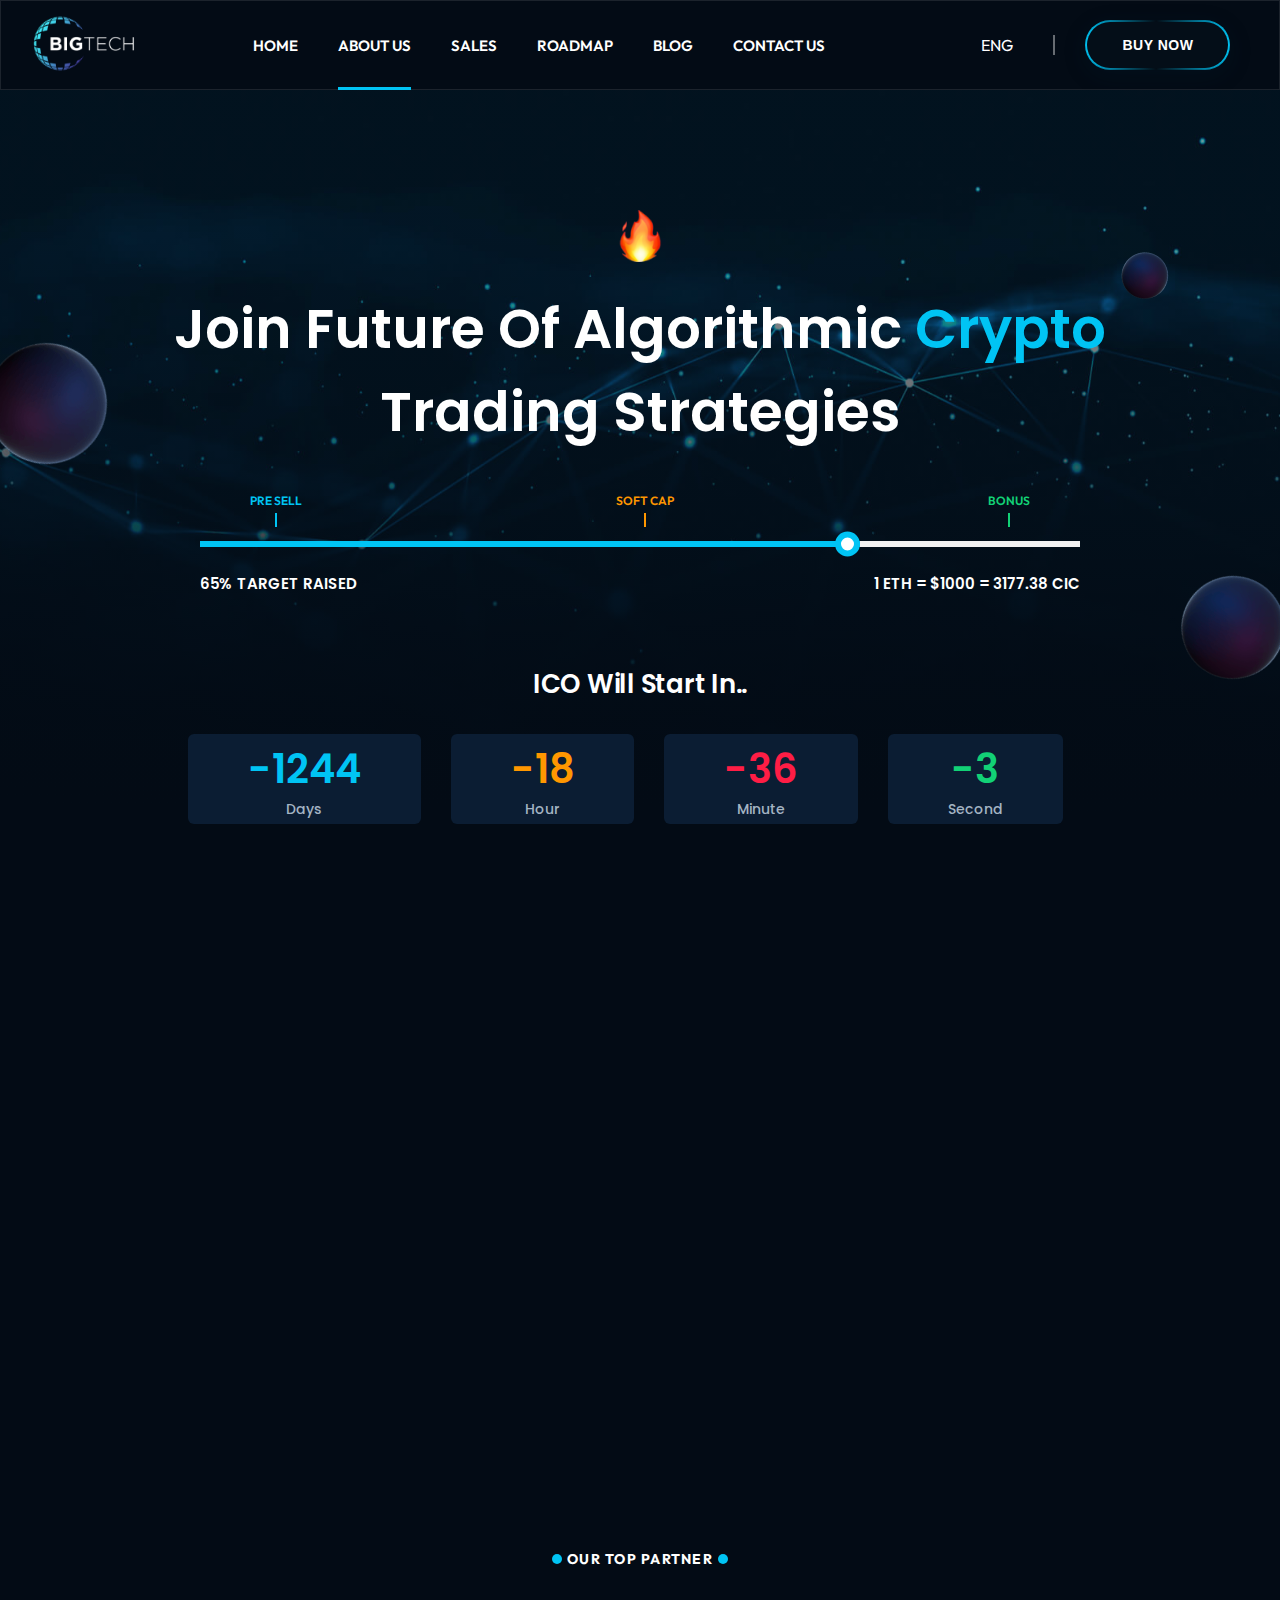
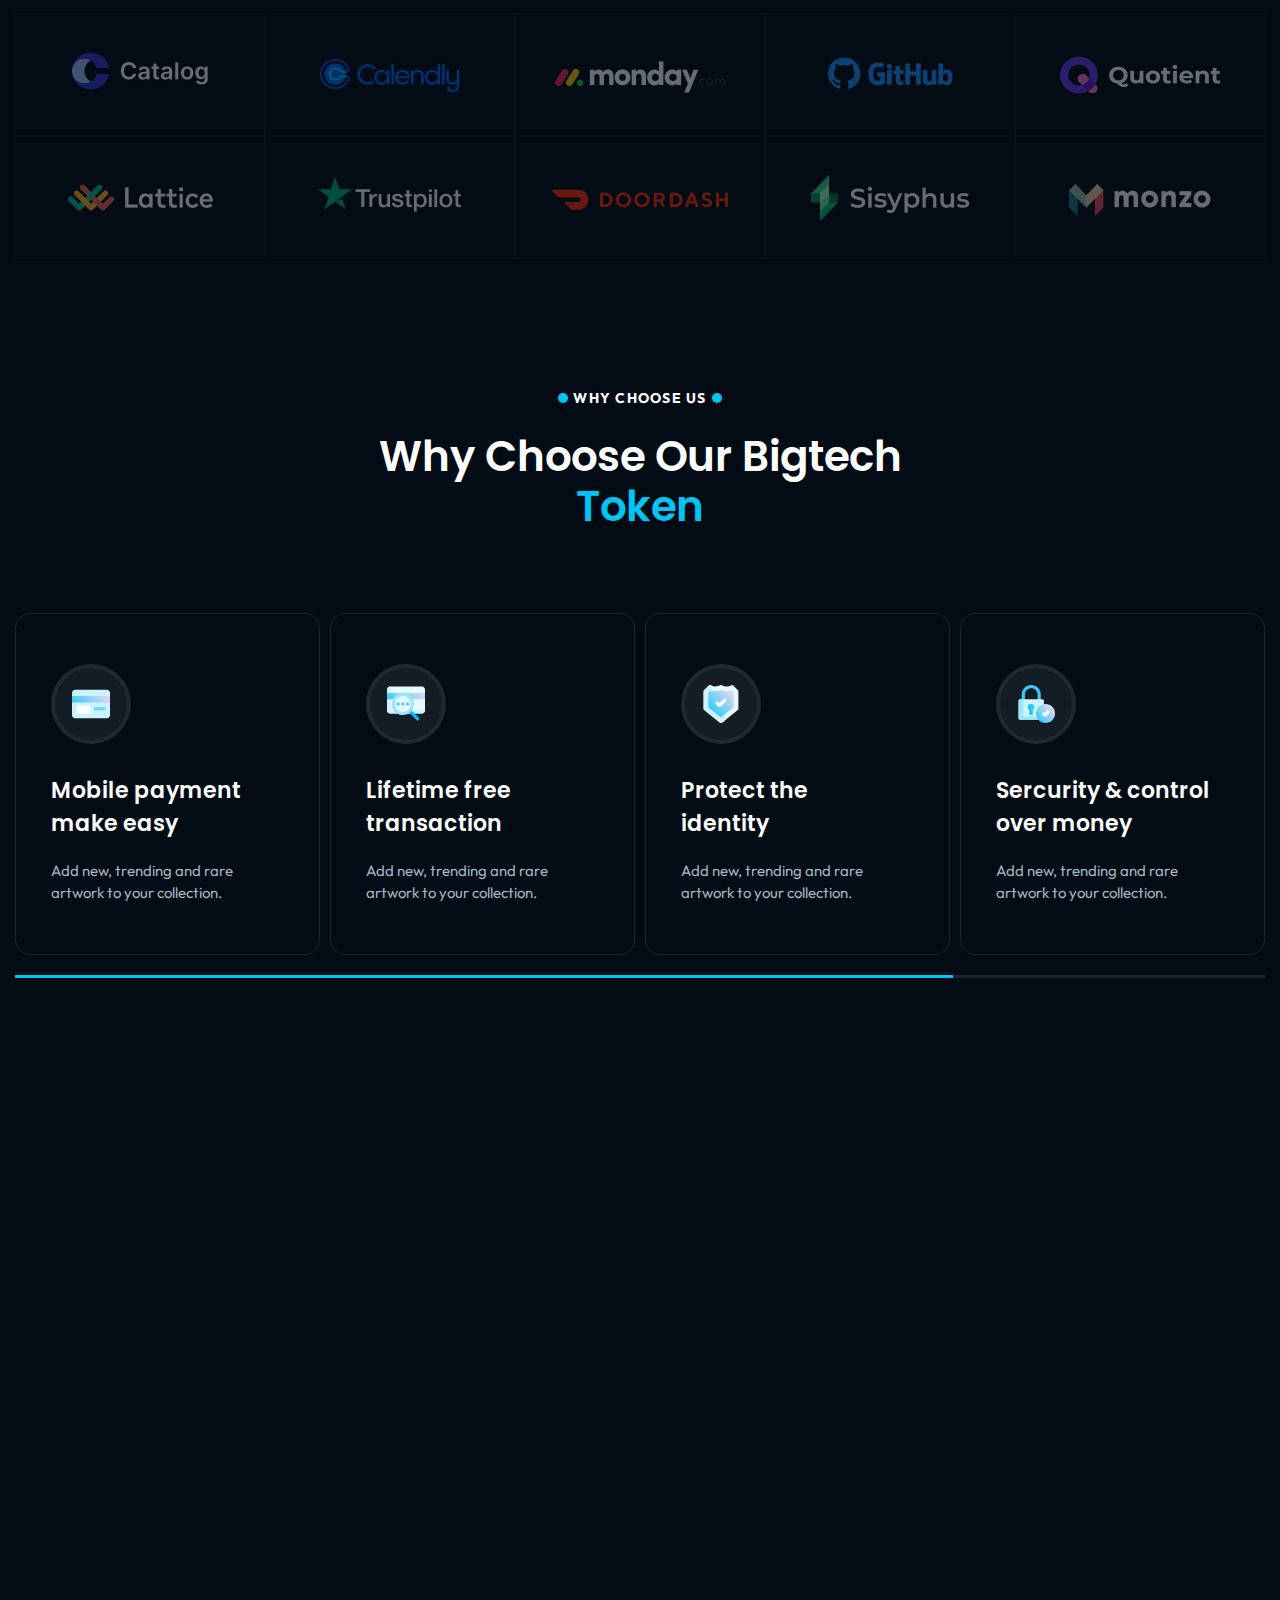
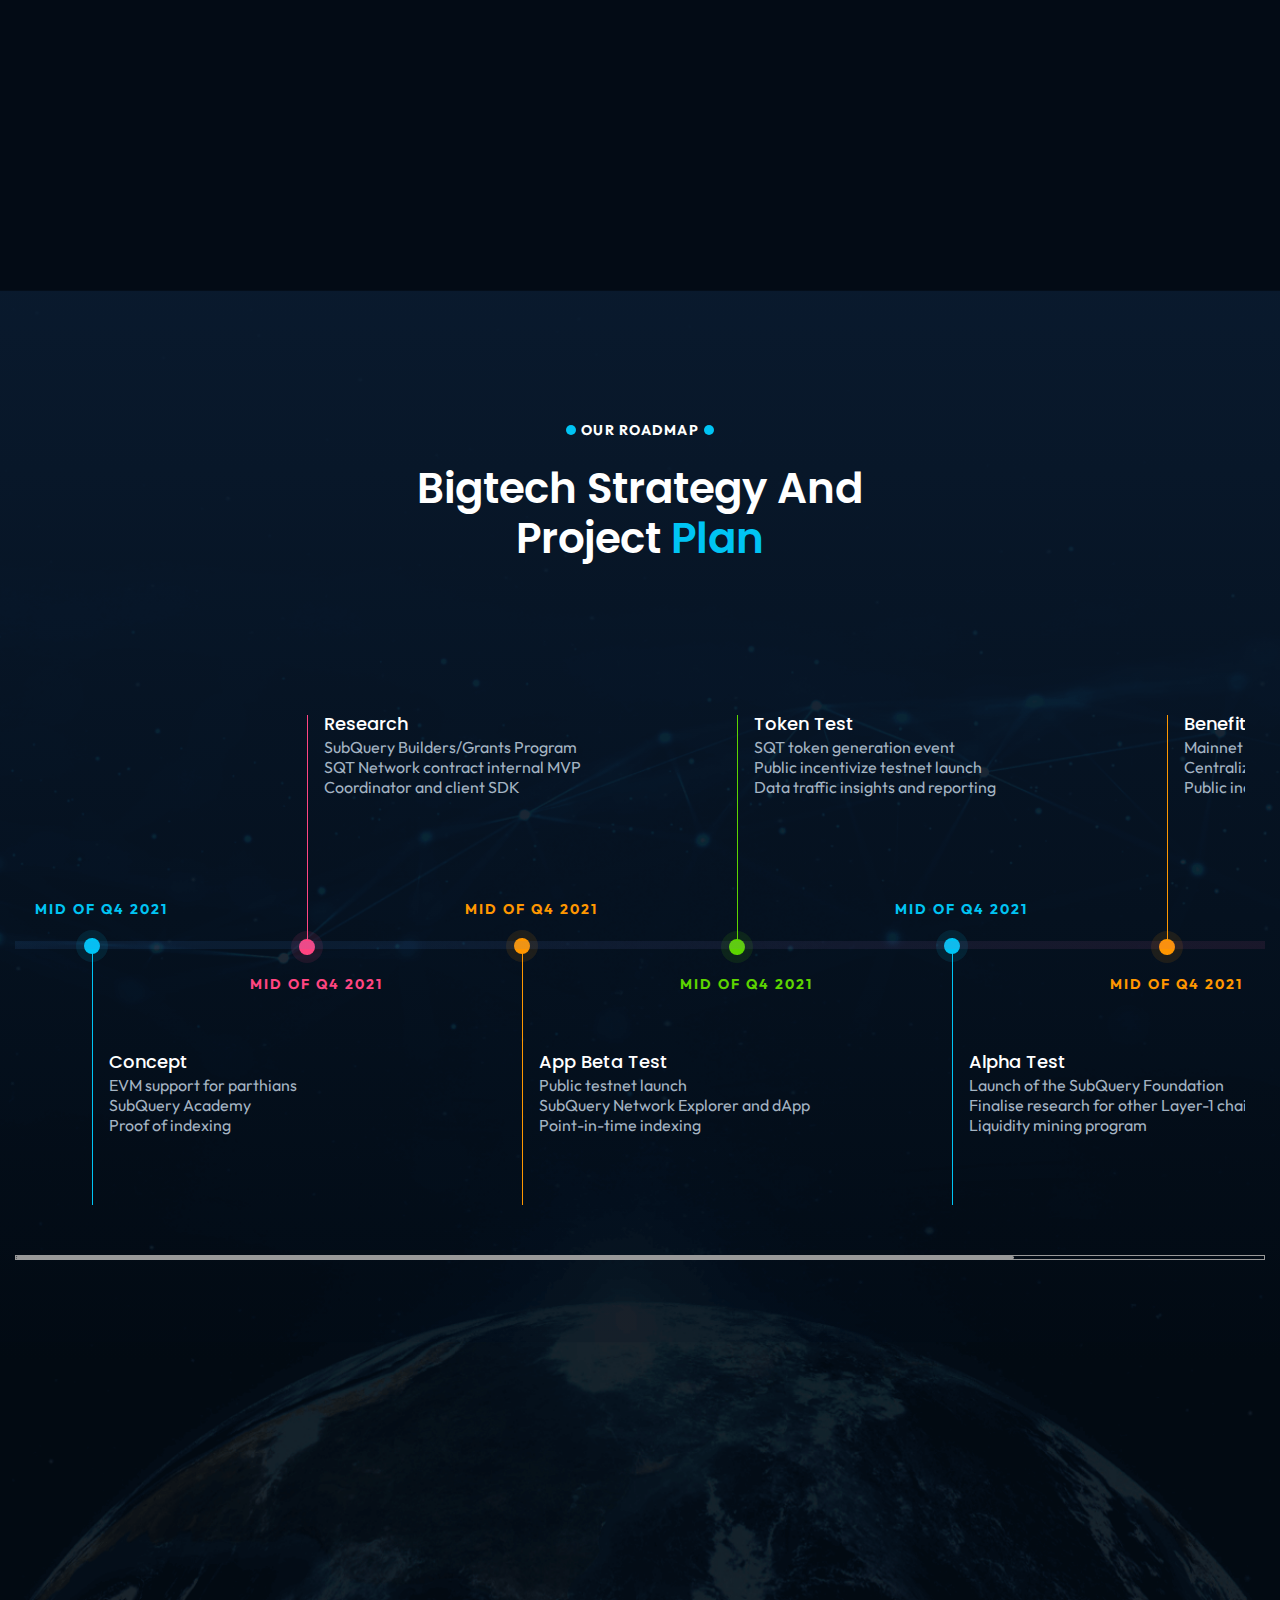
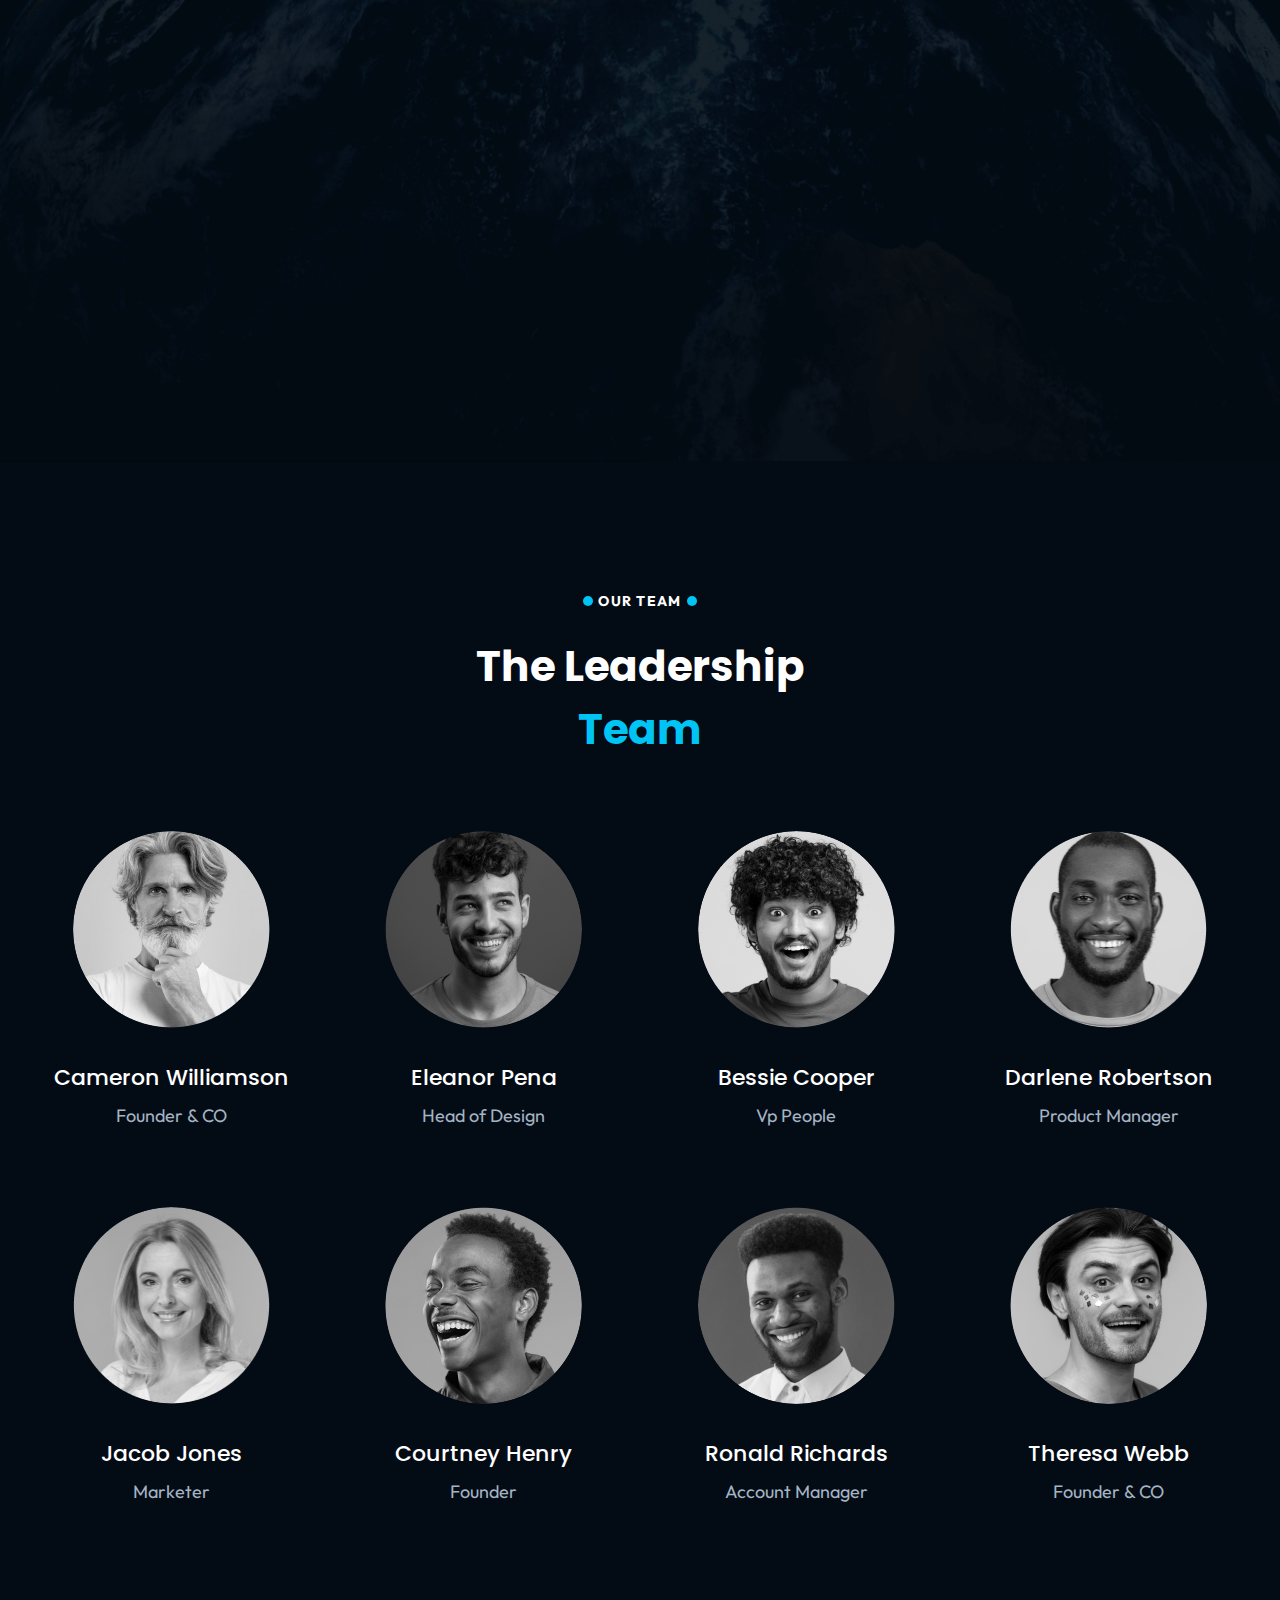
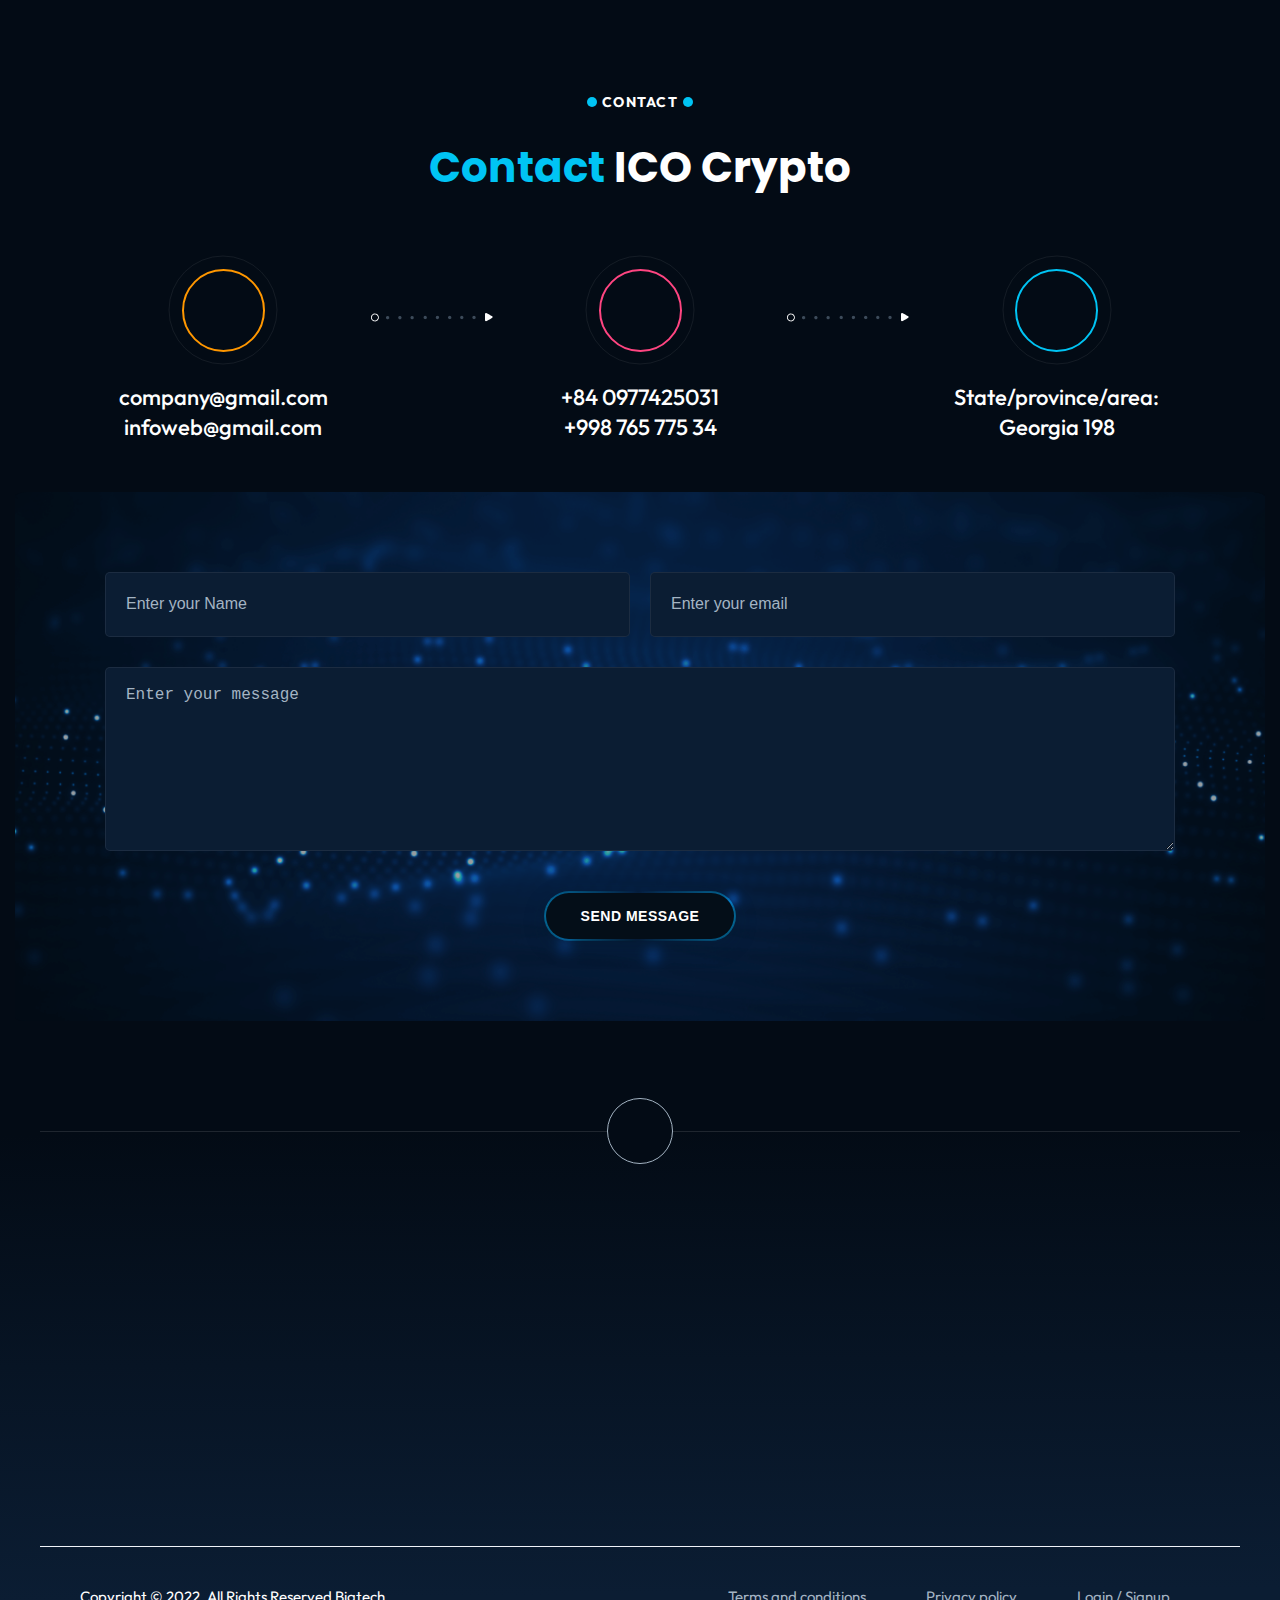
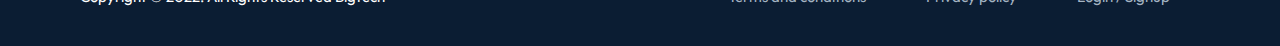
==== commit 5040fbca: "fix: z-index mobile menu" ====
--- a/index.html
+++ b/index.html
@@ -102,8 +102,8 @@
           <li class="mobile__menu__list__item item__menu mobile__menu__home">
             <a href="#">HOME</a>
             <ul class="sub__menu">
-              <li><a href="#">Home One</a></li>
-              <li><a href="#">Home Two</a></li>
+              <li><a href="./index.html">Home One</a></li>
+              <li><a href="./index-2.html">Home Two</a></li>
             </ul>
             <div class="toggle">
               <i class="fa-sharp fa-solid fa-chevron-down"></i>
@@ -514,7 +514,9 @@
                 </div>
               </div>
               <div class="roadmap__line"></div>
-              <div class="roadmap__scroll"></div>
+            </div>
+            <div class="roadmap__scroll">
+              <div class="roadmap__scroll__bar"></div>
             </div>
           </div>
         </section>
--- a/style/style.css
+++ b/style/style.css
@@ -71,6 +71,11 @@
   background-color: #030b15;
   overflow-y: auto;
   overflow-x: hidden;
+}
+
+::selection {
+  background-color: #00c4f4;
+  color: #ffffff;
 }
 
 h1,
@@ -388,7 +393,7 @@
   max-width: 300px;
   height: 100vh;
   background-color: #0b1d33;
-  z-index: 999;
+  z-index: 99999999;
   overflow: hidden;
   visibility: hidden;
   opacity: 0;
@@ -408,7 +413,7 @@
   height: 100vh;
   background: #0b1d33;
   opacity: 0.8;
-  z-index: 2;
+  z-index: 9999999;
   overflow: hidden;
   visibility: hidden;
   opacity: 0;
@@ -865,7 +870,7 @@
   justify-content: flex-end;
   visibility: hidden;
   opacity: 0;
-  transform: translateX(-100px);
+  transform: translateX(-50px);
 }
 @media only screen and (max-width: 992px) {
   .about__who-we-are__img {
@@ -896,7 +901,7 @@
   margin-left: 55px;
   visibility: hidden;
   opacity: 0;
-  transform: translateX(100px);
+  transform: translateX(50px);
 }
 @media only screen and (max-width: 992px) {
   .about__who-we-are__content {
@@ -1124,7 +1129,7 @@
   width: 50%;
   visibility: hidden;
   opacity: 0;
-  transform: translateX(-100px);
+  transform: translateX(-50px);
 }
 @media only screen and (max-width: 992px) {
   .sales__content__info {
@@ -1200,7 +1205,7 @@
   border-radius: 20px;
   visibility: hidden;
   opacity: 0;
-  transform: translateX(100px);
+  transform: translateX(50px);
   display: flex;
   flex-direction: column;
   align-items: center;
@@ -1515,6 +1520,24 @@
   display: block;
   color: #a4b4c3;
 }
+.roadmap__scroll {
+  margin-top: 50px;
+  width: 100%;
+  height: 5px;
+  border: 1px solid #999;
+  background-color: transparent;
+  position: relative;
+}
+.roadmap__scroll__bar {
+  width: 80%;
+  background-color: #999;
+  height: 100%;
+  border-radius: 4px;
+  position: absolute;
+  top: 0;
+  left: 0;
+  transition: 0.1s linear;
+}
 
 #document-area {
   padding-top: 60px;
@@ -1564,7 +1587,7 @@
   margin-top: 8rem;
   visibility: hidden;
   opacity: 0;
-  transform: translateX(100px);
+  transform: translateX(50px);
 }
 @media only screen and (max-width: 992px) {
   .document-area__content-info {
@@ -2024,8 +2047,8 @@
 .footer__top__list__item:nth-child(1) {
   visibility: hidden;
   opacity: 0;
-  transform: translateY(100px);
-  transition: all 0.5s linear 0.4s;
+  transform: translateY(50px);
+  transition: all 0.5s linear 0.1s;
 }
 @media only screen and (max-width: 992px) {
   .footer__top__list__item:nth-child(1) {
@@ -2095,8 +2118,8 @@
   justify-content: center;
   visibility: hidden;
   opacity: 0;
-  transform: translateY(100px);
-  transition: all 0.5s linear 0.6s;
+  transform: translateY(50px);
+  transition: all 0.5s linear 0.3s;
 }
 @media only screen and (max-width: 992px) {
   .footer__top__list__item:nth-child(2) {
@@ -2119,8 +2142,8 @@
   width: 16.67%;
   visibility: hidden;
   opacity: 0;
-  transform: translateY(100px);
-  transition: all 0.5s linear 0.8s;
+  transform: translateY(50px);
+  transition: all 0.5s linear 0.5s;
 }
 @media only screen and (max-width: 992px) {
   .footer__top__list__item:nth-child(3) {
@@ -2141,8 +2164,8 @@
   width: 33.33%;
   visibility: hidden;
   opacity: 0;
-  transform: translateY(100px);
-  transition: all 0.5s linear 1s;
+  transform: translateY(50px);
+  transition: all 0.5s linear 0.7s;
 }
 @media only screen and (max-width: 992px) {
   .footer__top__list__item:nth-child(4) {
@@ -2515,7 +2538,7 @@
     margin-left: 0;
   }
 }
-@media only screen and (max-width: 992px) {
+@media only screen and (max-width: 768px) {
   .btn__buy-now-2 {
     display: none;
   }
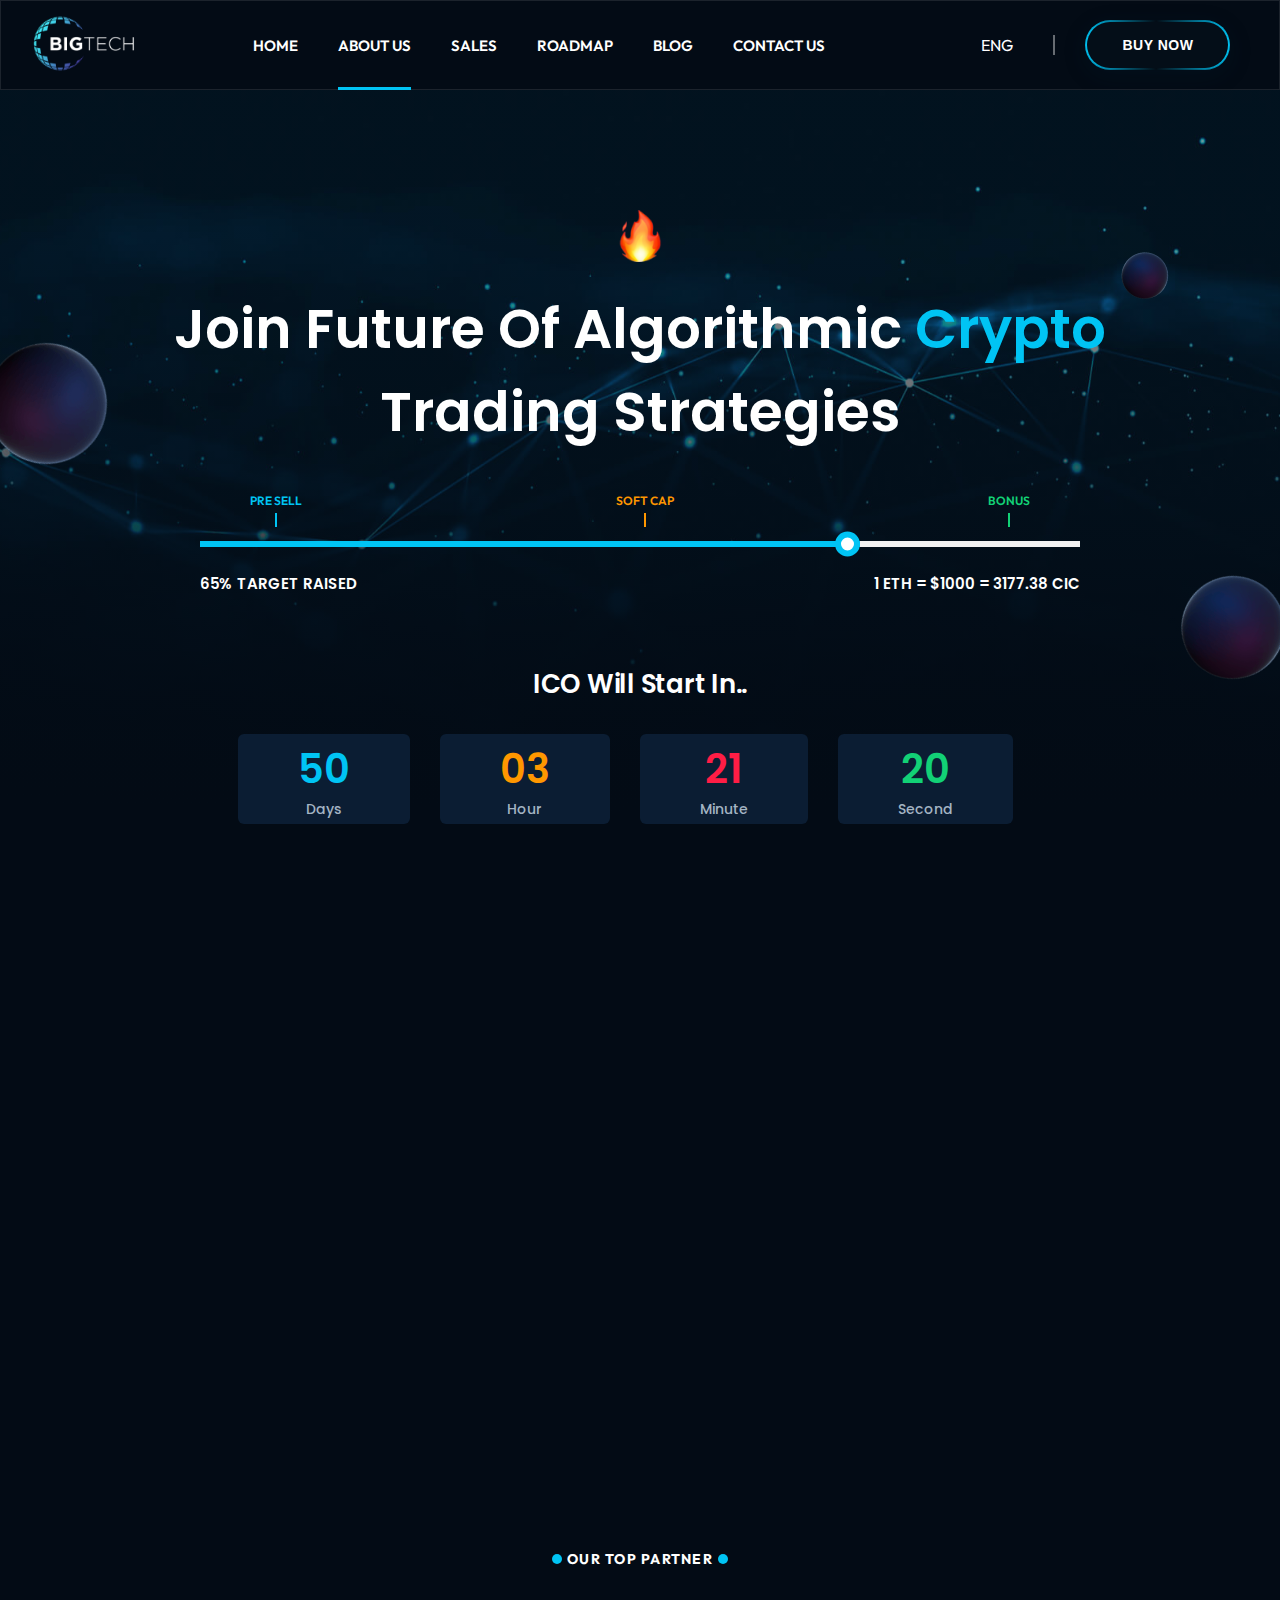
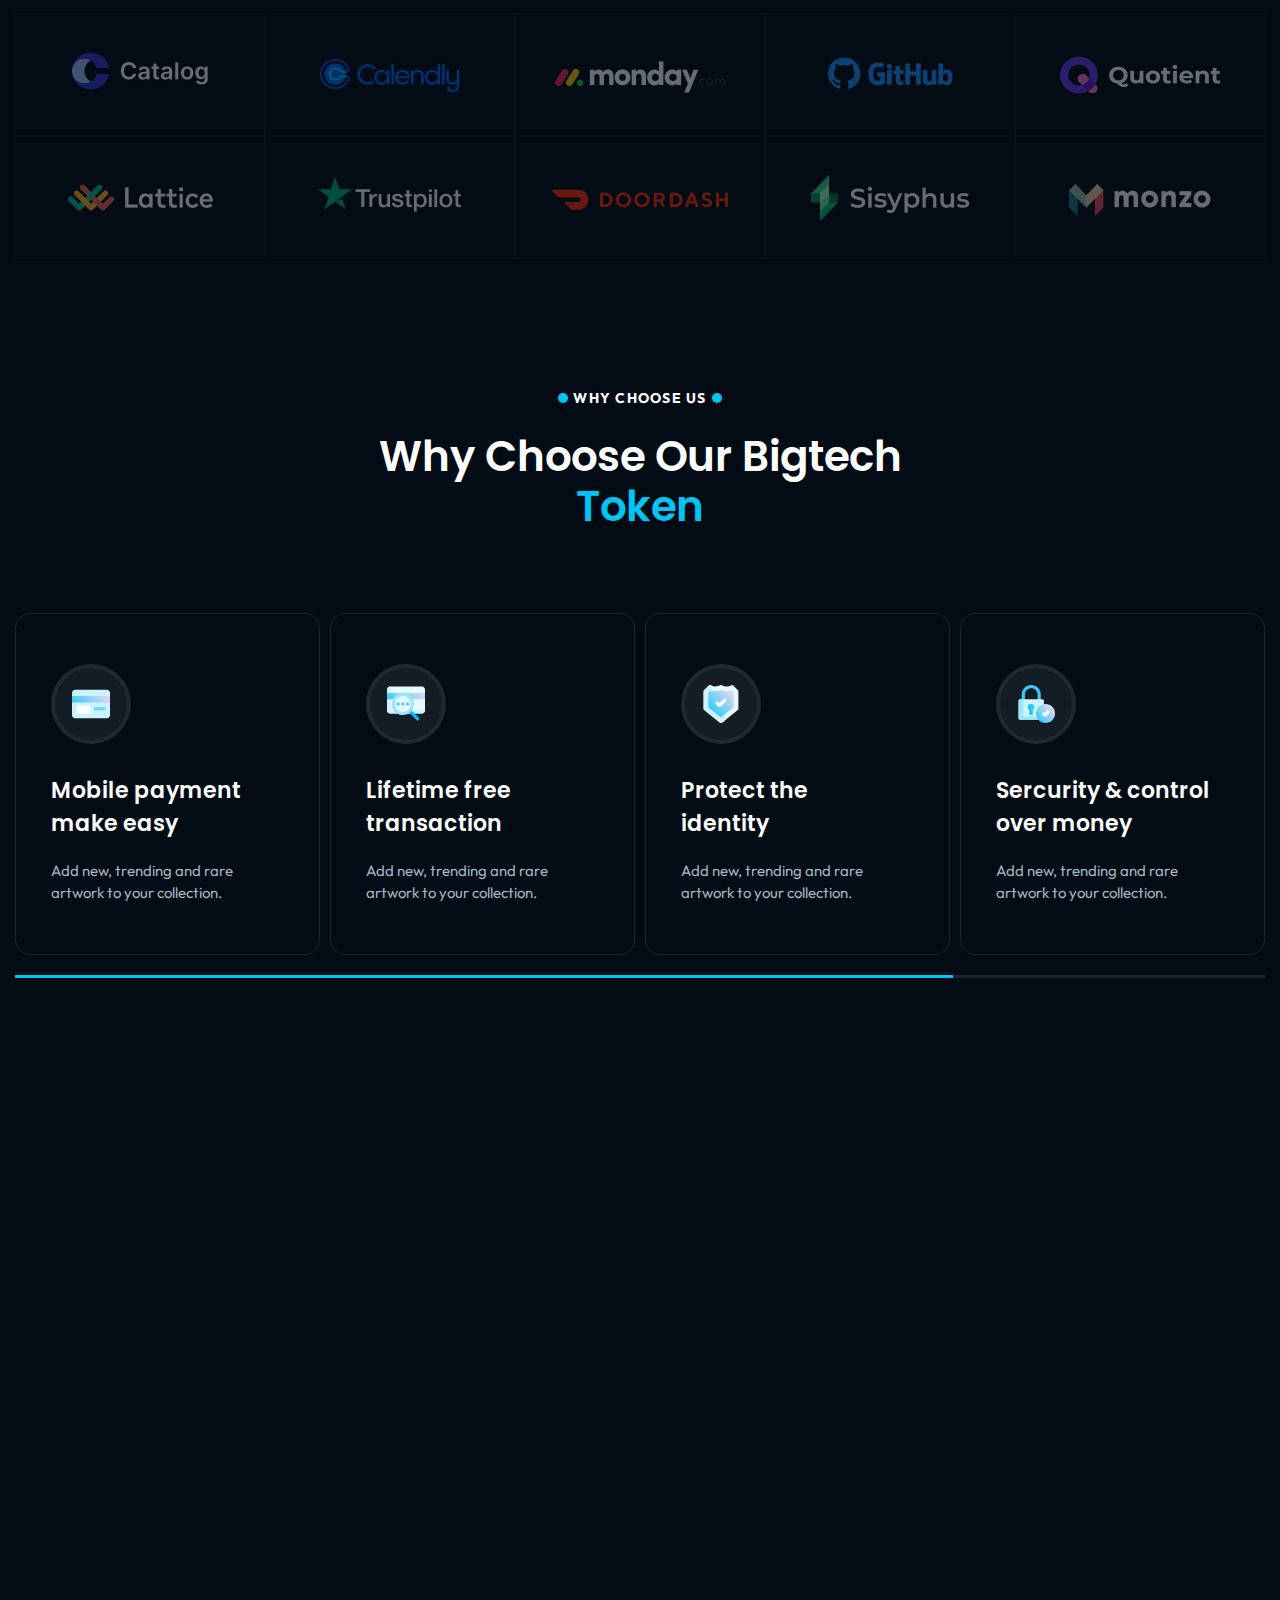
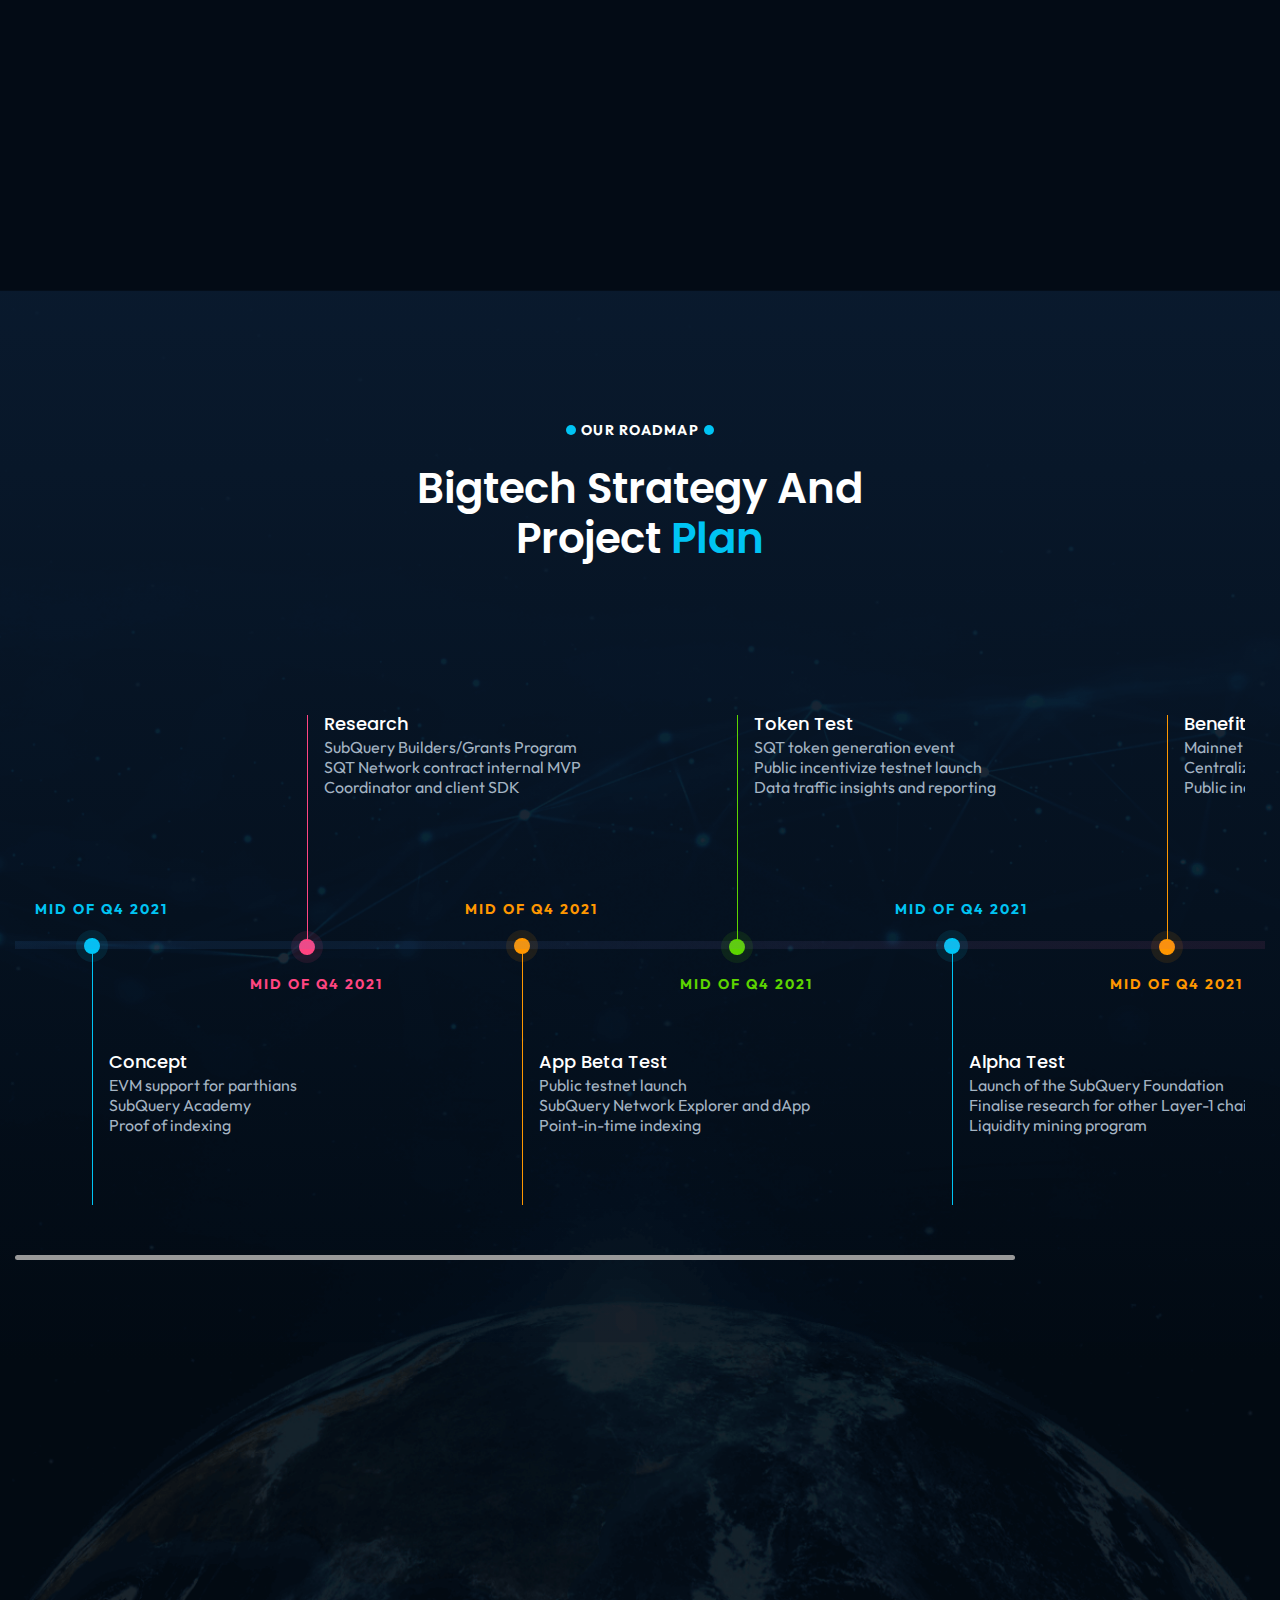
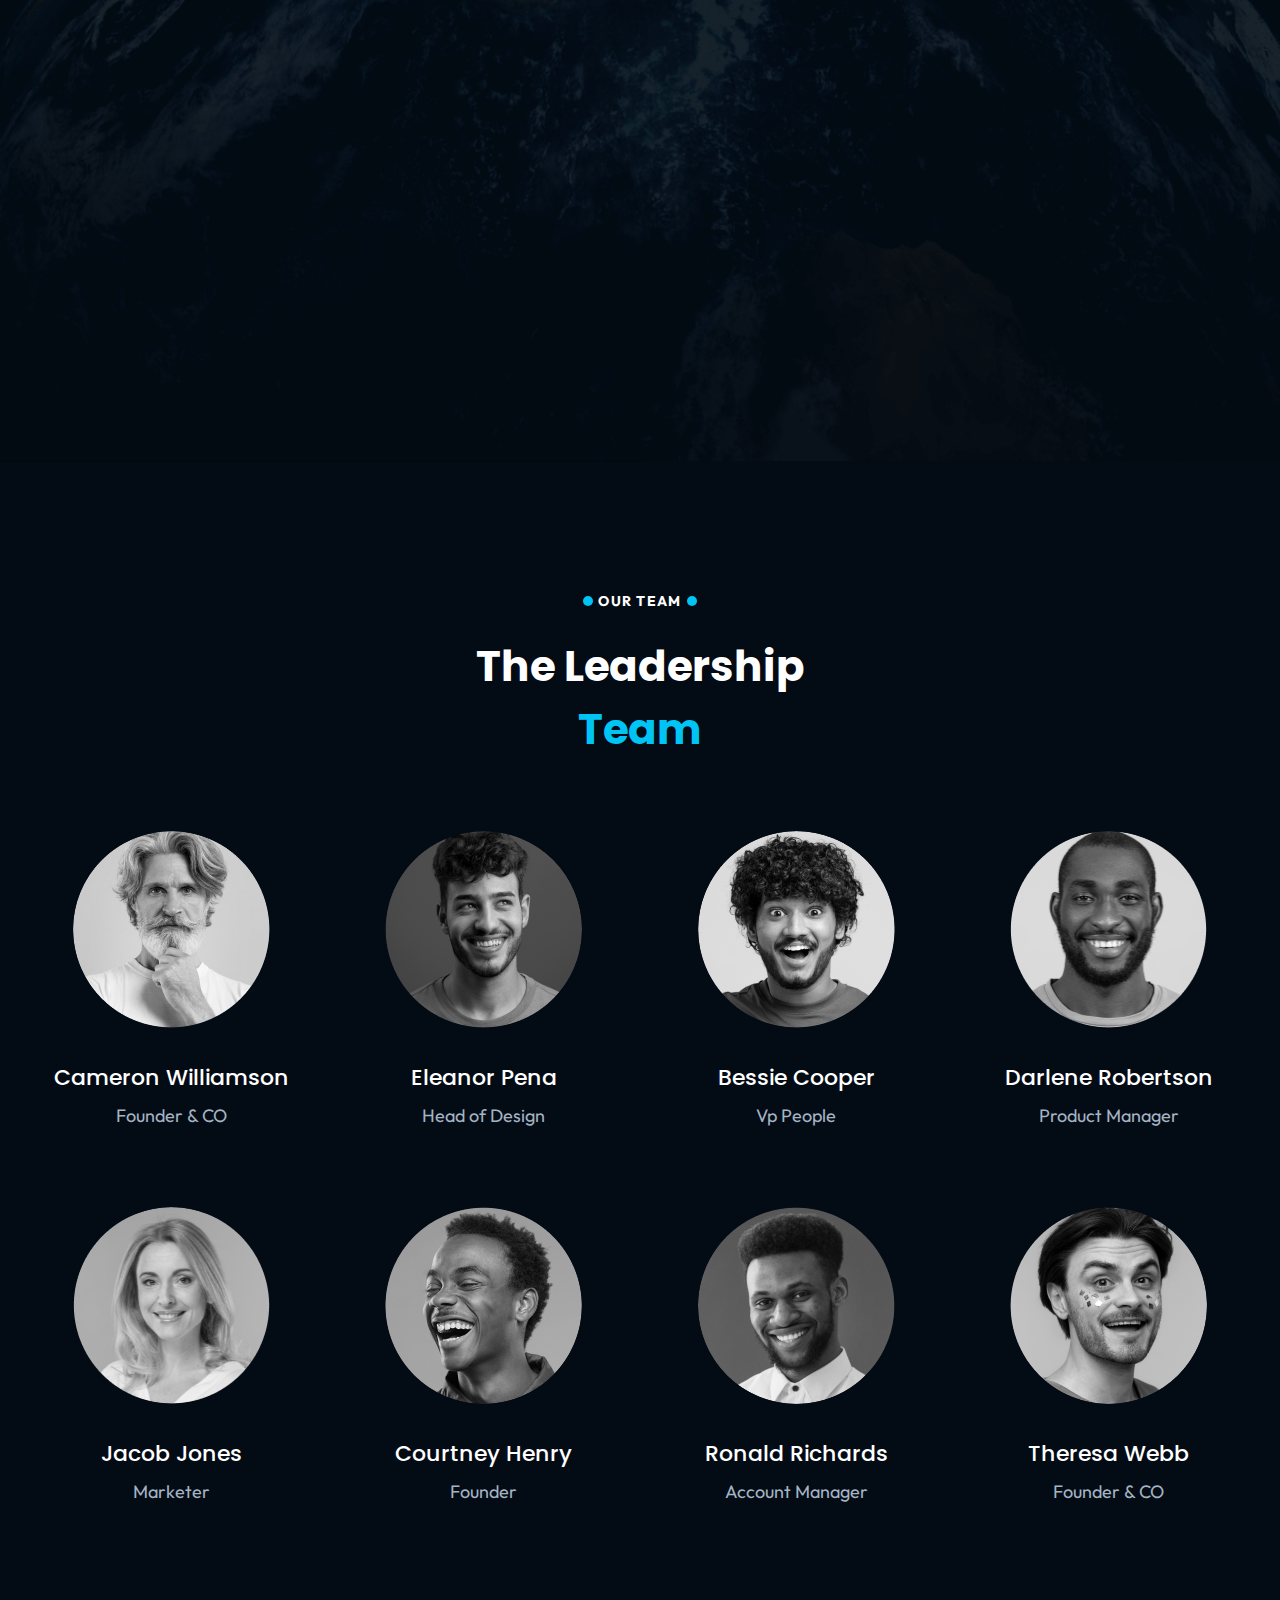
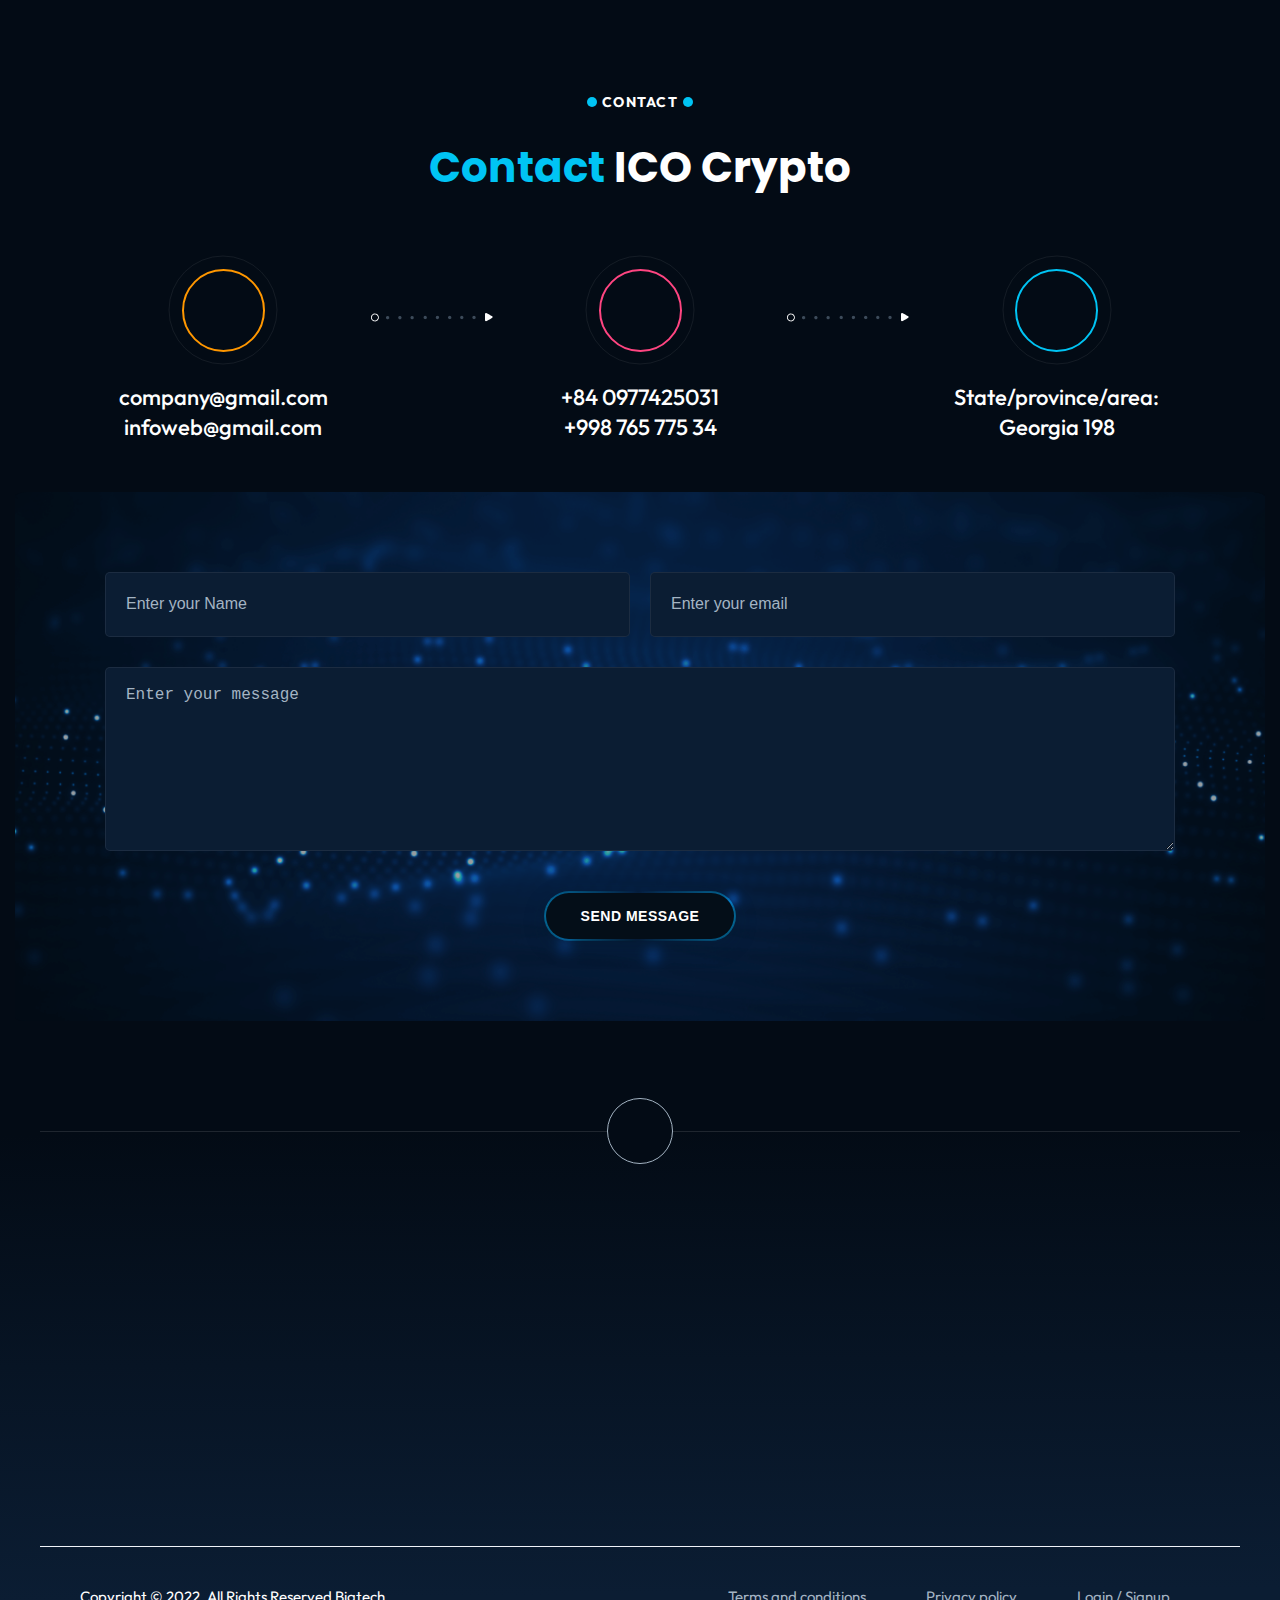
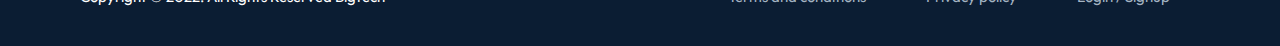
==== commit e476ab6d: "..." ====
--- a/index.html
+++ b/index.html
@@ -28,7 +28,7 @@
       <div class="header">
         <nav class="header__content">
           <div class="header__content__logo">
-            <a href="./index.html">
+            <a href="#">
               <img src="./img/logo.png" alt="" />
             </a>
           </div>
--- a/style/style.css
+++ b/style/style.css
@@ -296,6 +296,10 @@
   color: #ffffff;
   font-weight: 500;
   padding: 5px 15px 5px 15px;
+  transition: 0.2s linear;
+}
+.header__content__action__language .language__menu > li:hover {
+  color: #00c4f4;
 }
 .header__content__action__language .language span {
   color: #ffffff;
@@ -1524,7 +1528,6 @@
   margin-top: 50px;
   width: 100%;
   height: 5px;
-  border: 1px solid #999;
   background-color: transparent;
   position: relative;
 }
@@ -2514,6 +2517,10 @@
   color: #ffffff;
   font-weight: 500;
   padding: 5px 15px 5px 15px;
+  transition: 0.2s linear;
+}
+.header-two__content__action__language .language__menu > li:hover {
+  color: #00c4f4;
 }
 .header-two__content__action__language .language span {
   color: #ffffff;
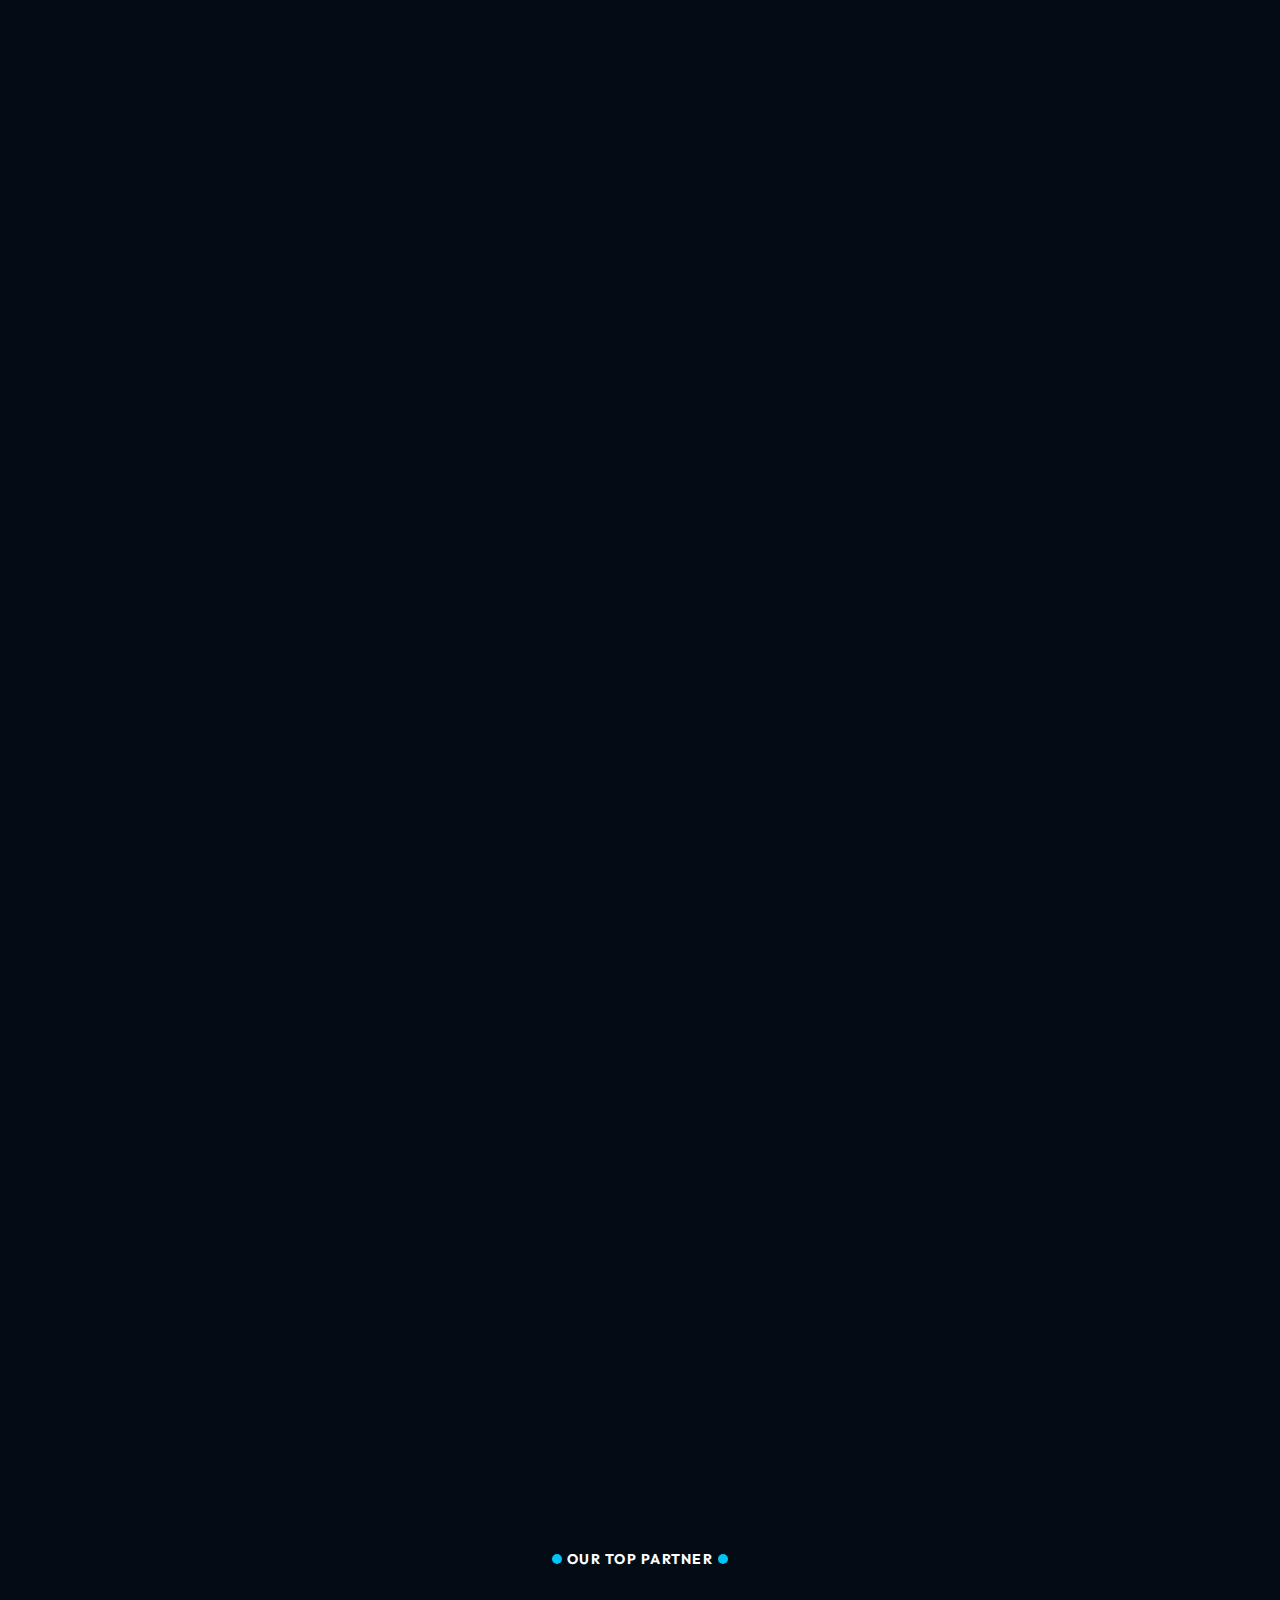
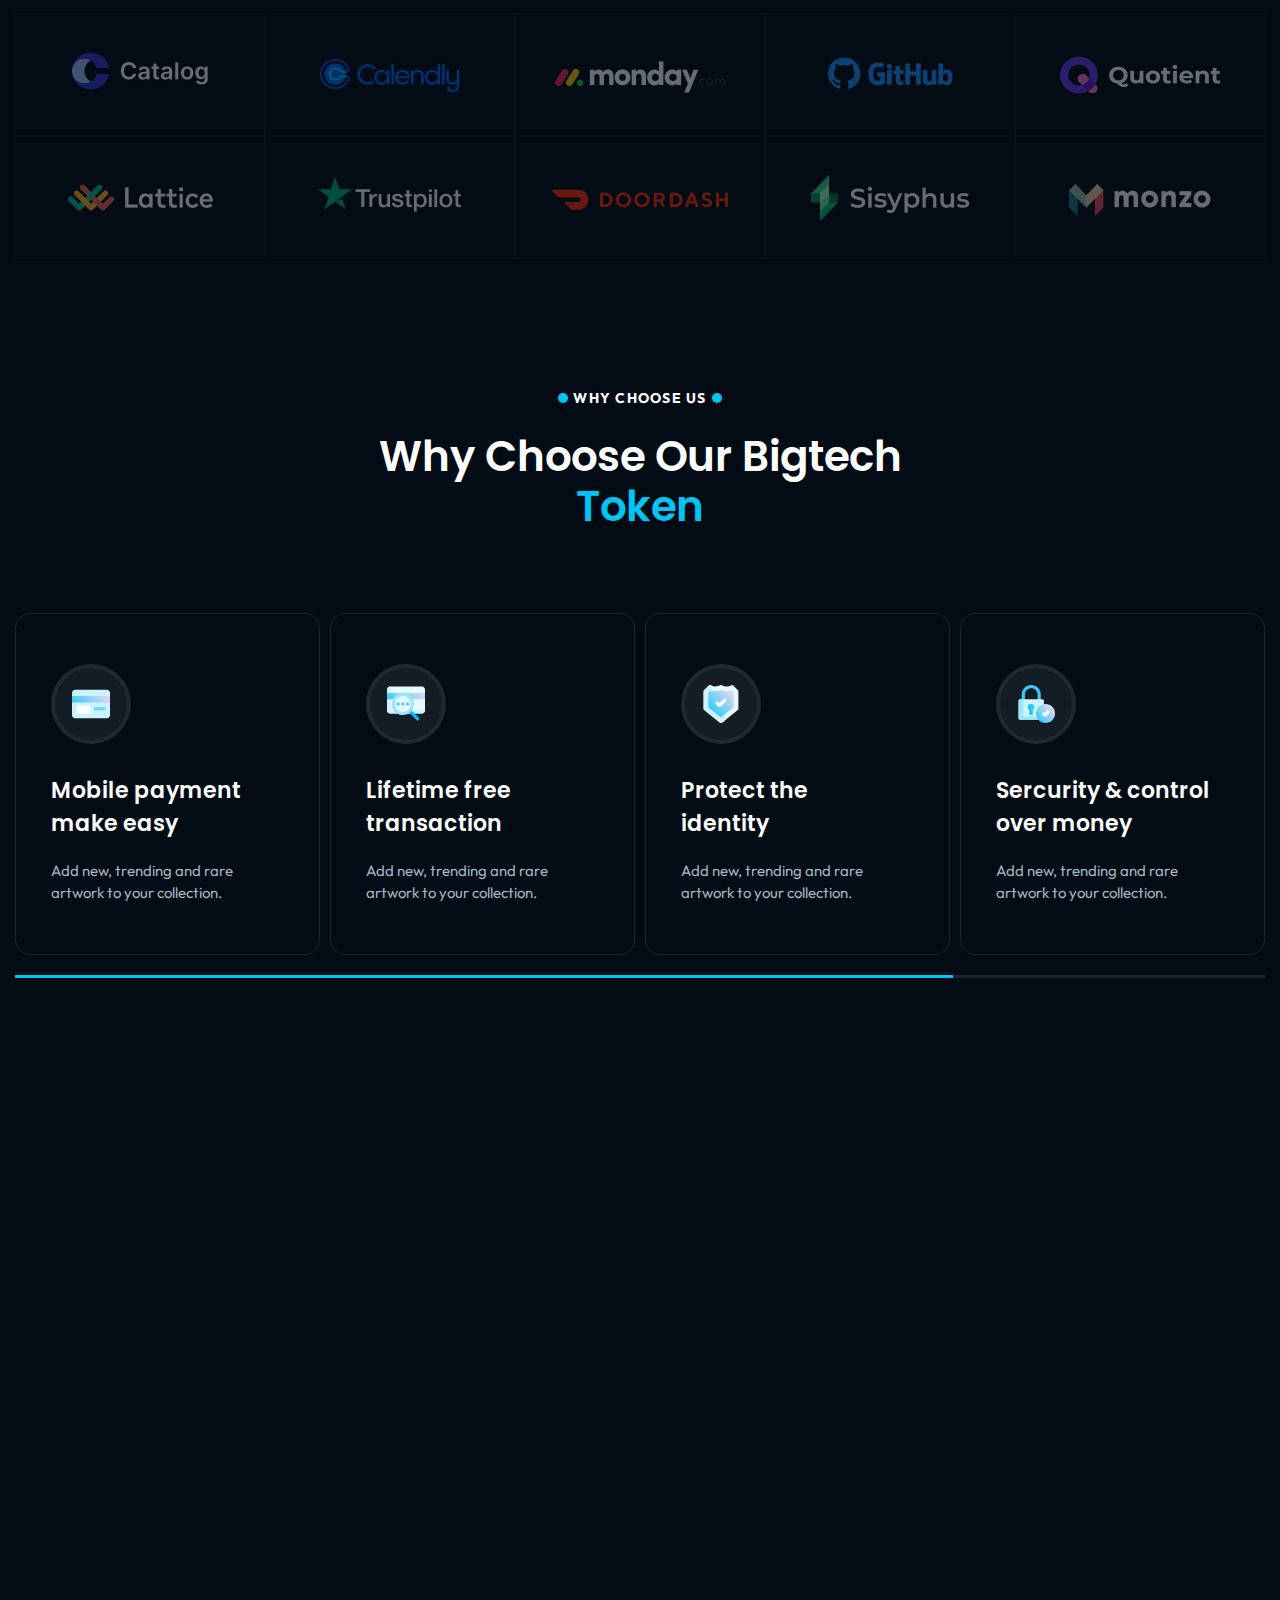
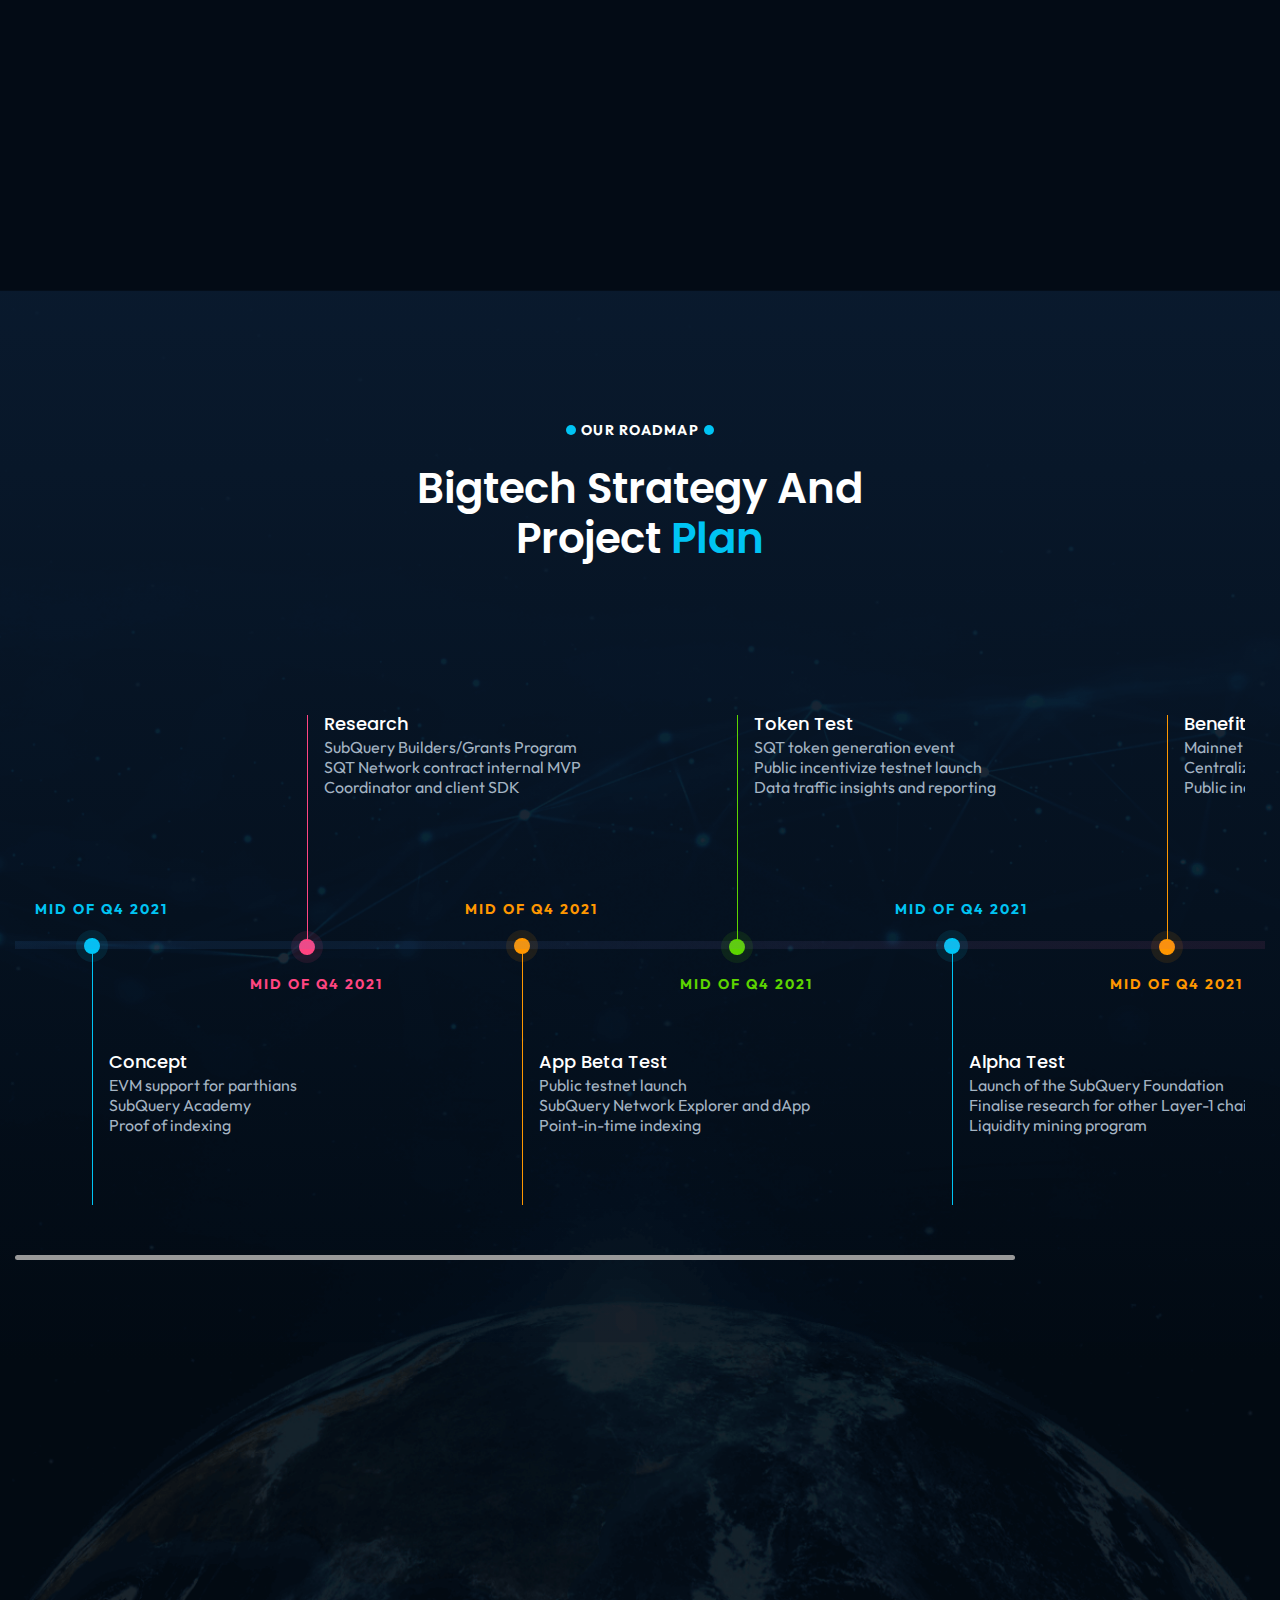
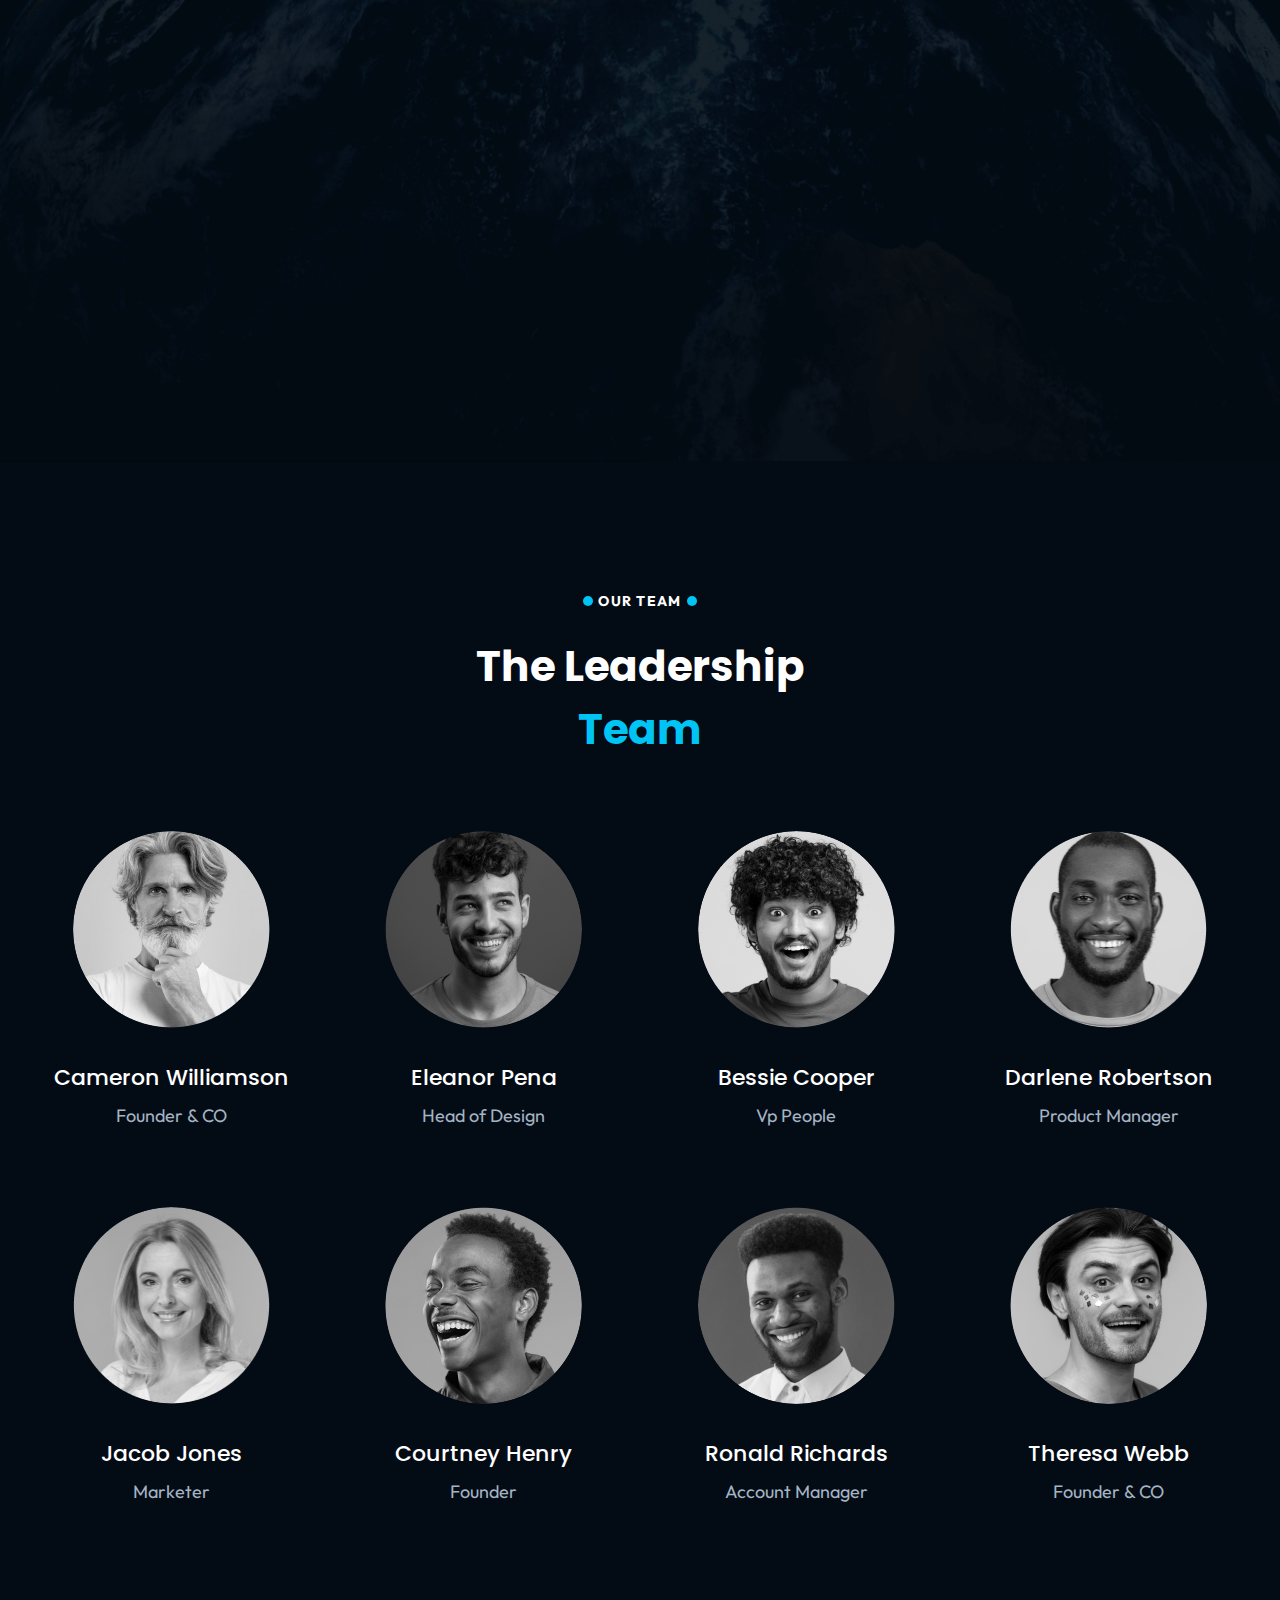
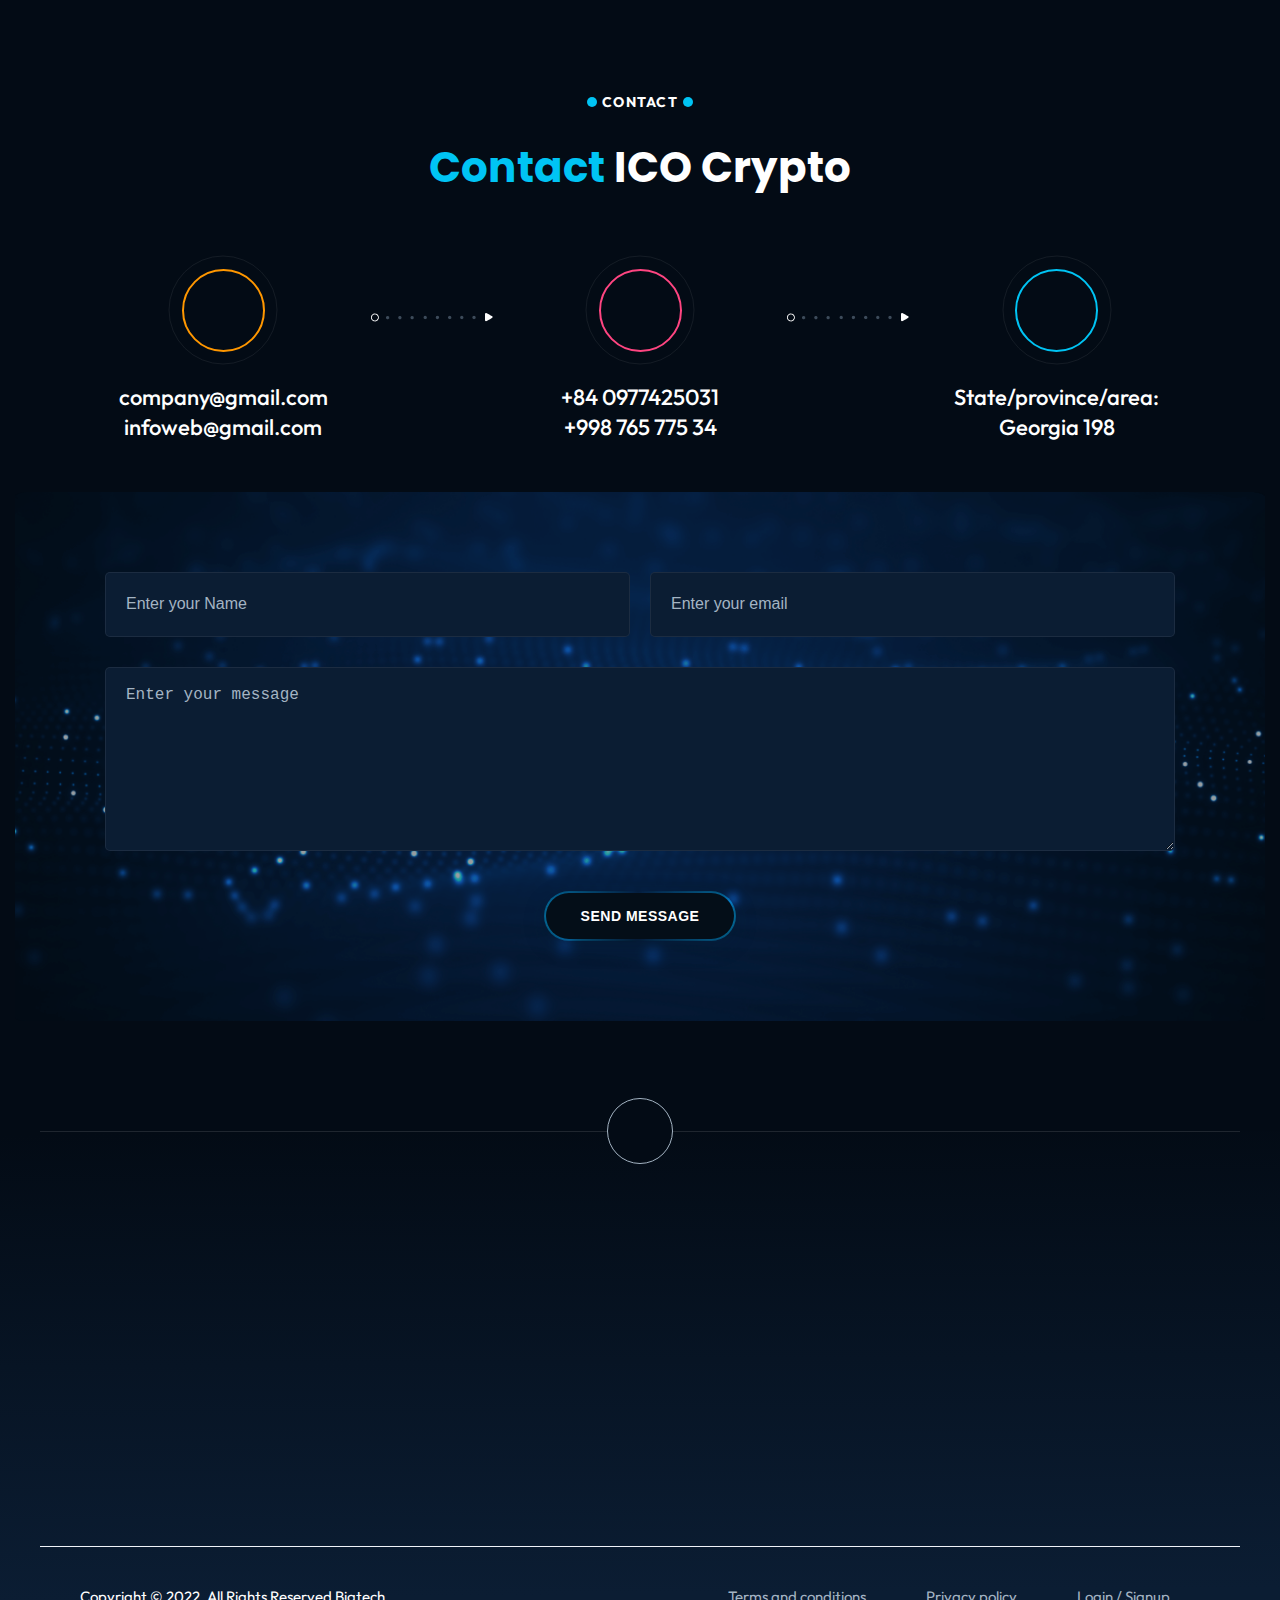
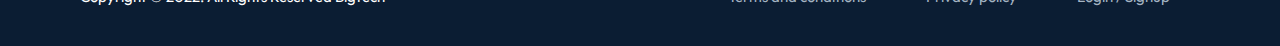
==== commit cd2afae4: "add loading" ====
--- a/index.html
+++ b/index.html
@@ -24,754 +24,772 @@
     </title>
   </head>
   <body>
-    <header>
-      <div class="header">
-        <nav class="header__content">
-          <div class="header__content__logo">
-            <a href="#">
+    <div class="app">
+      <header>
+        <div class="header">
+          <nav class="header__content">
+            <div class="header__content__logo">
+              <a href="#">
+                <img src="./img/logo.png" alt="" />
+              </a>
+            </div>
+            <div class="header__content__navbar">
+              <ul class="navigation">
+                <li class="navigation__item">
+                  <a href="#">HOME</a>
+                  <ul class="navigation__item__menu">
+                    <li>
+                      <a href="/index.html">home one</a>
+                    </li>
+                    <li>
+                      <a href="/index-2.html">home two</a>
+                    </li>
+                  </ul>
+                </li>
+                <li class="navigation__item">
+                  <a href="#about">ABOUT US</a>
+                </li>
+                <li class="navigation__item"><a href="#sales">SALES</a></li>
+                <li class="navigation__item"><a href="#roadmap">ROADMAP</a></li>
+                <li class="navigation__item">
+                  <a href="#">BLOG</a>
+                  <ul class="navigation__item__menu">
+                    <li>
+                      <a href="/">our blog</a>
+                    </li>
+                    <li>
+                      <a href="/">blog details</a>
+                    </li>
+                  </ul>
+                </li>
+                <li class="navigation__item">
+                  <a href="#contact">CONTACT US</a>
+                </li>
+              </ul>
+            </div>
+            <div class="header__content__action">
+              <div class="header__content__action__language">
+                <div class="language">
+                  <span>ENG</span>
+                  <i class="fa-solid fa-chevron-down"></i>
+                  <ul class="language__menu">
+                    <li>IND</li>
+                    <li>BNG</li>
+                    <li>TUR</li>
+                    <li>CIN</li>
+                  </ul>
+                </div>
+                <button class="btn btn__buy-now">BUY NOW</button>
+              </div>
+              <div
+                class="header__content__action__menu"
+                onclick="handleOpenMobileMenu()"
+              >
+                <i class="fa-solid fa-bars"></i>
+              </div>
+            </div>
+          </nav>
+        </div>
+        <div class="mobile__menu">
+          <div class="mobile__menu__logo">
+            <a href="./index.html">
               <img src="./img/logo.png" alt="" />
             </a>
           </div>
-          <div class="header__content__navbar">
-            <ul class="navigation">
-              <li class="navigation__item">
-                <a href="#">HOME</a>
-                <ul class="navigation__item__menu">
-                  <li>
-                    <a href="/index.html">home one</a>
-                  </li>
-                  <li>
-                    <a href="/index-2.html">home two</a>
-                  </li>
-                </ul>
-              </li>
-              <li class="navigation__item">
-                <a href="#about">ABOUT US</a>
-              </li>
-              <li class="navigation__item"><a href="#sales">SALES</a></li>
-              <li class="navigation__item"><a href="#roadmap">ROADMAP</a></li>
-              <li class="navigation__item">
-                <a href="#">BLOG</a>
-                <ul class="navigation__item__menu">
-                  <li>
-                    <a href="/">our blog</a>
-                  </li>
-                  <li>
-                    <a href="/">blog details</a>
-                  </li>
-                </ul>
-              </li>
-              <li class="navigation__item">
-                <a href="#contact">CONTACT US</a>
-              </li>
-            </ul>
-          </div>
-          <div class="header__content__action">
-            <div class="header__content__action__language">
-              <div class="language">
-                <span>ENG</span>
-                <i class="fa-solid fa-chevron-down"></i>
-                <ul class="language__menu">
-                  <li>IND</li>
-                  <li>BNG</li>
-                  <li>TUR</li>
-                  <li>CIN</li>
-                </ul>
-              </div>
-              <button class="btn btn__buy-now">BUY NOW</button>
-            </div>
-            <div
-              class="header__content__action__menu"
-              onclick="handleOpenMobileMenu()"
-            >
-              <i class="fa-solid fa-bars"></i>
-            </div>
-          </div>
-        </nav>
-      </div>
-      <div class="mobile__menu">
-        <div class="mobile__menu__logo">
-          <a href="./index.html">
-            <img src="./img/logo.png" alt="" />
-          </a>
+          <div class="mobile__menu__close" onclick="handleCloseMobileMenu()">
+            <i class="fa-solid fa-xmark"></i>
+          </div>
+          <ul class="mobile__menu__list">
+            <li class="mobile__menu__list__item item__menu mobile__menu__home">
+              <a href="#">HOME</a>
+              <ul class="sub__menu">
+                <li><a href="./index.html">Home One</a></li>
+                <li><a href="./index-2.html">Home Two</a></li>
+              </ul>
+              <div class="toggle">
+                <i class="fa-sharp fa-solid fa-chevron-down"></i>
+              </div>
+            </li>
+            <li class="mobile__menu__list__item">
+              <a href="#">about us</a>
+            </li>
+            <li class="mobile__menu__list__item">
+              <a href="#">sales</a>
+            </li>
+            <li class="mobile__menu__list__item">
+              <a href="#">roadmap</a>
+            </li>
+            <li class="mobile__menu__list__item item__menu mobile__menu__blog">
+              <a href="#">blog</a>
+              <ul class="sub__menu">
+                <li><a href="#">Our Blog</a></li>
+                <li><a href="#">Blog Details</a></li>
+              </ul>
+              <div class="toggle">
+                <i class="fa-sharp fa-solid fa-chevron-down"></i>
+              </div>
+            </li>
+            <li class="mobile__menu__list__item">
+              <a href="#">contact us</a>
+            </li>
+          </ul>
+          <ul class="mobile__menu__social">
+            <li class="mobile__menu__social__item">
+              <i class="fa-brands fa-facebook-f"></i>
+            </li>
+            <li class="mobile__menu__social__item">
+              <i class="fa-brands fa-twitter"></i>
+            </li>
+            <li class="mobile__menu__social__item">
+              <i class="fa-brands fa-instagram"></i>
+            </li>
+            <li class="mobile__menu__social__item">
+              <i class="fa-brands fa-linkedin-in"></i>
+            </li>
+            <li class="mobile__menu__social__item">
+              <i class="fa-brands fa-youtube"></i>
+            </li>
+          </ul>
         </div>
-        <div class="mobile__menu__close" onclick="handleCloseMobileMenu()">
-          <i class="fa-solid fa-xmark"></i>
-        </div>
-        <ul class="mobile__menu__list">
-          <li class="mobile__menu__list__item item__menu mobile__menu__home">
-            <a href="#">HOME</a>
-            <ul class="sub__menu">
-              <li><a href="./index.html">Home One</a></li>
-              <li><a href="./index-2.html">Home Two</a></li>
-            </ul>
-            <div class="toggle">
-              <i class="fa-sharp fa-solid fa-chevron-down"></i>
-            </div>
-          </li>
-          <li class="mobile__menu__list__item">
-            <a href="#">about us</a>
-          </li>
-          <li class="mobile__menu__list__item">
-            <a href="#">sales</a>
-          </li>
-          <li class="mobile__menu__list__item">
-            <a href="#">roadmap</a>
-          </li>
-          <li class="mobile__menu__list__item item__menu mobile__menu__blog">
-            <a href="#">blog</a>
-            <ul class="sub__menu">
-              <li><a href="#">Our Blog</a></li>
-              <li><a href="#">Blog Details</a></li>
-            </ul>
-            <div class="toggle">
-              <i class="fa-sharp fa-solid fa-chevron-down"></i>
-            </div>
-          </li>
-          <li class="mobile__menu__list__item">
-            <a href="#">contact us</a>
-          </li>
-        </ul>
-        <ul class="mobile__menu__social">
-          <li class="mobile__menu__social__item">
-            <i class="fa-brands fa-facebook-f"></i>
-          </li>
-          <li class="mobile__menu__social__item">
-            <i class="fa-brands fa-twitter"></i>
-          </li>
-          <li class="mobile__menu__social__item">
-            <i class="fa-brands fa-instagram"></i>
-          </li>
-          <li class="mobile__menu__social__item">
-            <i class="fa-brands fa-linkedin-in"></i>
-          </li>
-          <li class="mobile__menu__social__item">
-            <i class="fa-brands fa-youtube"></i>
-          </li>
-        </ul>
-      </div>
-      <div class="mobile__menu__bg"></div>
-    </header>
-    <div class="main">
-      <section class="banner-wrap section__id" id="banner ">
-        <div class="container banner">
-          <div class="banner__content">
-            <div class="banner__content__up">
-              <div class="banner__content__up__title">
-                <img src="./img/fire.png" alt="" />
+        <div class="mobile__menu__bg"></div>
+      </header>
+      <div class="main">
+        <section class="banner-wrap section__id" id="banner ">
+          <div class="container banner">
+            <div class="banner__content">
+              <div class="banner__content__up">
+                <div class="banner__content__up__title">
+                  <img src="./img/fire.png" alt="" />
+                  <h2 class="title">
+                    Join Future Of Algorithmic <span>Crypto</span>
+                    Trading Strategies
+                  </h2>
+                </div>
+                <div class="banner__content__up__progress-wrap">
+                  <ul>
+                    <li>PRE SELL</li>
+                    <li>SOFT CAP</li>
+                    <li>BONUS</li>
+                  </ul>
+                  <div class="progress">
+                    <div class="progress__bar"></div>
+                  </div>
+                  <h4 class="progress__title">
+                    <span>65% TARGET RAISED</span>
+                    <span>1 ETH = $1000 = 3177.38 CIC</span>
+                  </h4>
+                </div>
+              </div>
+              <div class="banner__content__down">
+                <h2 class="banner__content__down__title">
+                  ICO Will Start In..
+                </h2>
+                <div class="counting-time">
+                  <div class="time-count day">
+                    <span>50</span>
+                    <span>Days</span>
+                  </div>
+                  <div class="time-count hour">
+                    <span>03</span>
+                    <span>Hour</span>
+                  </div>
+                  <div class="time-count minute">
+                    <span>21</span>
+                    <span>Minute</span>
+                  </div>
+                  <div class="time-count second">
+                    <span>20</span>
+                    <span>Second</span>
+                  </div>
+                </div>
+              </div>
+            </div>
+            <div class="banner__shape">
+              <img src="./img/banner_shape01.png" alt="" />
+              <img src="./img/banner_shape02.png" alt="" />
+              <img src="./img/banner_shape03.png" alt="" />
+            </div>
+          </div>
+        </section>
+        <section id="about" class="section__id">
+          <div class="container about">
+            <div class="about__who-we-are">
+              <div class="about__who-we-are__img hide__effect">
+                <img src="./img/about_img01.png" alt="" />
+                <img src="./img/about_img02.png" alt="" />
+              </div>
+              <div class="about__who-we-are__content hide__effect">
+                <span class="about__sub-title">WHO WE ARE</span>
                 <h2 class="title">
-                  Join Future Of Algorithmic <span>Crypto</span>
-                  Trading Strategies
+                  The World’s <span>1st ICO</span> <br />
+                  Platform That Offers Rewards
                 </h2>
-              </div>
-              <div class="banner__content__up__progress-wrap">
-                <ul>
-                  <li>PRE SELL</li>
-                  <li>SOFT CAP</li>
-                  <li>BONUS</li>
-                </ul>
-                <div class="progress">
-                  <div class="progress__bar"></div>
-                </div>
-                <h4 class="progress__title">
-                  <span>65% TARGET RAISED</span>
-                  <span>1 ETH = $1000 = 3177.38 CIC</span>
-                </h4>
-              </div>
-            </div>
-            <div class="banner__content__down">
-              <h2 class="banner__content__down__title">ICO Will Start In..</h2>
-              <div class="counting-time">
-                <div class="time-count day">
-                  <span>50</span>
-                  <span>Days</span>
-                </div>
-                <div class="time-count hour">
-                  <span>03</span>
-                  <span>Hour</span>
-                </div>
-                <div class="time-count minute">
-                  <span>21</span>
-                  <span>Minute</span>
-                </div>
-                <div class="time-count second">
-                  <span>20</span>
-                  <span>Second</span>
-                </div>
-              </div>
-            </div>
-          </div>
-          <div class="banner__shape">
-            <img src="./img/banner_shape01.png" alt="" />
-            <img src="./img/banner_shape02.png" alt="" />
-            <img src="./img/banner_shape03.png" alt="" />
-          </div>
-        </div>
-      </section>
-      <section id="about" class="section__id">
-        <div class="container about">
-          <div class="about__who-we-are">
-            <div class="about__who-we-are__img hide__effect">
-              <img src="./img/about_img01.png" alt="" />
-              <img src="./img/about_img02.png" alt="" />
-            </div>
-            <div class="about__who-we-are__content hide__effect">
-              <span class="about__sub-title">WHO WE ARE</span>
-              <h2 class="title">
-                The World’s <span>1st ICO</span> <br />
-                Platform That Offers Rewards
-              </h2>
-              <p class="about__who-we-are__content__desc">
-                The World’s 1st ICO Platform That Offers Rewards and The
-                platform helps investors to make easy to purchase and sell their
-                tokens
-              </p>
-              <button class="btn btn__purchase">PURCHASE TOKENS</button>
-            </div>
-          </div>
-          <div class="about__our-top-partner">
-            <span class="about__sub-title">OUR TOP PARTNER</span>
-            <ul class="about__our-top-partner__list">
-              <li>
-                <img src="./img/partner_img01.png" alt="" />
-              </li>
-              <li>
-                <img src="./img/partner_img02.png" alt="" />
-              </li>
-              <li>
-                <img src="./img/partner_img03.png" alt="" />
-              </li>
-              <li>
-                <img src="./img/partner_img04.png" alt="" />
-              </li>
-              <li>
-                <img src="./img/partner_img05.png" alt="" />
-              </li>
-              <li>
-                <img src="./img/partner_img06.png" alt="" />
-              </li>
-              <li>
-                <img src="./img/partner_img07.png" alt="" />
-              </li>
-              <li>
-                <img src="./img/partner_img08.png" alt="" />
-              </li>
-              <li>
-                <img src="./img/partner_img09.png" alt="" />
-              </li>
-              <li>
-                <img src="./img/partner_img10.png" alt="" />
-              </li>
-            </ul>
-          </div>
-          <div class="about__why-choose-us">
-            <span class="about__sub-title"> WHY CHOOSE US </span>
-            <h2 class="title">
-              Why Choose Our Bigtech <br />
-              <span>Token</span>
-            </h2>
-            <div class="about__why-choose-us__wrap">
-              <div class="about__why-choose-us__list">
-                <div class="about__why-choose-us__item">
-                  <div class="about__why-choose-us__item-icon">
-                    <img src="./img/choose_icon01.svg" alt="" />
-                  </div>
-                  <div class="about__why-choose-us__item-content">
-                    <h2 class="title">Mobile payment make easy</h2>
-                    <p>
-                      Add new, trending and rare artwork to your collection.
-                    </p>
-                  </div>
-                </div>
-                <div class="about__why-choose-us__item">
-                  <div class="about__why-choose-us__item-icon">
-                    <img src="./img/choose_icon02.svg" alt="" />
-                  </div>
-                  <div class="about__why-choose-us__item-content">
-                    <h2 class="title">Lifetime free transaction</h2>
-                    <p>
-                      Add new, trending and rare artwork to your collection.
-                    </p>
-                  </div>
-                </div>
-                <div class="about__why-choose-us__item">
-                  <div class="about__why-choose-us__item-icon">
-                    <img src="./img/choose_icon03.svg" alt="" />
-                  </div>
-                  <div class="about__why-choose-us__item-content">
-                    <h2 class="title">
-                      Protect the <br />
-                      identity
-                    </h2>
-                    <p>
-                      Add new, trending and rare artwork to your collection.
-                    </p>
-                  </div>
-                </div>
-                <div class="about__why-choose-us__item">
-                  <div class="about__why-choose-us__item-icon">
-                    <img src="./img/choose_icon04.svg" alt="" />
-                  </div>
-                  <div class="about__why-choose-us__item-content">
-                    <h2 class="title">Sercurity & control over money</h2>
-                    <p>
-                      Add new, trending and rare artwork to your collection.
-                    </p>
-                  </div>
-                </div>
-                <div class="about__why-choose-us__item">
-                  <div class="about__why-choose-us__item-icon">
-                    <img src="./img/choose_icon02.svg" alt="" />
-                  </div>
-                  <div class="about__why-choose-us__item-content">
-                    <h2 class="title">
-                      Protect the <br />
-                      identity
-                    </h2>
-                    <p>
-                      Add new, trending and rare artwork to your collection.
-                    </p>
-                  </div>
-                </div>
-                <div class="about__why-choose-us__item">
-                  <div class="about__why-choose-us__item-icon">
-                    <img src="./img/choose_icon01.svg" alt="" />
-                  </div>
-                  <div class="about__why-choose-us__item-content">
-                    <h2 class="title">
-                      Protect the <br />
-                      identity
-                    </h2>
-                    <p>
-                      Add new, trending and rare artwork to your collection.
-                    </p>
-                  </div>
-                </div>
-                <div class="about__why-choose-us__item">
-                  <div class="about__why-choose-us__item-icon">
-                    <img src="./img/choose_icon01.svg" alt="" />
-                  </div>
-                  <div class="about__why-choose-us__item-content">
-                    <h2 class="title">Mobile payment make easy</h2>
-                    <p>
-                      Add new, trending and rare artwork to your collection.
-                    </p>
-                  </div>
-                </div>
-                <div class="about__why-choose-us__item">
-                  <div class="about__why-choose-us__item-icon">
-                    <img src="./img/choose_icon02.svg" alt="" />
-                  </div>
-                  <div class="about__why-choose-us__item-content">
-                    <h2 class="title">Lifetime free transaction</h2>
-                    <p>
-                      Add new, trending and rare artwork to your collection.
-                    </p>
-                  </div>
-                </div>
-              </div>
-            </div>
-            <div class="list__progress">
-              <div class="list__progress__bar"></div>
-            </div>
-          </div>
-        </div>
-      </section>
-      <section id="sales" class="section__id">
-        <div class="container sales">
-          <div class="sales__content">
-            <div class="sales__content__info hide__effect">
-              <div class="info-wrap">
-                <div class="sales__content__info__nav">
-                  <button class="funding">FUNDING ALLOCATION</button>
-                  <button class="token">TOKEN ALLOCATION</button>
-                </div>
-                <h2 class="sales__content__info__convert">
-                  1 CNL = 0.0863 BTC
-                </h2>
-                <p class="sales__content__info__desc">
+                <p class="about__who-we-are__content__desc">
                   The World’s 1st ICO Platform That Offers Rewards and The
                   platform helps investors to make easy to purchase and sell
                   their tokens
                 </p>
-                <button class="btn btn-buy-token">buy now</button>
-              </div>
-            </div>
-            <div class="sales__content__chart hide__effect">
-              <img src="./img/chart.png" alt="" />
-              <ul class="sales__content__chart__list">
-                <li>Contingency: 70%</li>
-                <li>Business Development: 10%</li>
-                <li>Investor: 30%</li>
-                <li>Poland</li>
-                <li>Legal & Regulation:10%</li>
-                <li>Czech Republic</li>
+                <button class="btn btn__purchase">PURCHASE TOKENS</button>
+              </div>
+            </div>
+            <div class="about__our-top-partner">
+              <span class="about__sub-title">OUR TOP PARTNER</span>
+              <ul class="about__our-top-partner__list">
+                <li>
+                  <img src="./img/partner_img01.png" alt="" />
+                </li>
+                <li>
+                  <img src="./img/partner_img02.png" alt="" />
+                </li>
+                <li>
+                  <img src="./img/partner_img03.png" alt="" />
+                </li>
+                <li>
+                  <img src="./img/partner_img04.png" alt="" />
+                </li>
+                <li>
+                  <img src="./img/partner_img05.png" alt="" />
+                </li>
+                <li>
+                  <img src="./img/partner_img06.png" alt="" />
+                </li>
+                <li>
+                  <img src="./img/partner_img07.png" alt="" />
+                </li>
+                <li>
+                  <img src="./img/partner_img08.png" alt="" />
+                </li>
+                <li>
+                  <img src="./img/partner_img09.png" alt="" />
+                </li>
+                <li>
+                  <img src="./img/partner_img10.png" alt="" />
+                </li>
               </ul>
             </div>
-          </div>
+            <div class="about__why-choose-us">
+              <span class="about__sub-title"> WHY CHOOSE US </span>
+              <h2 class="title">
+                Why Choose Our Bigtech <br />
+                <span>Token</span>
+              </h2>
+              <div class="about__why-choose-us__wrap">
+                <div class="about__why-choose-us__list">
+                  <div class="about__why-choose-us__item">
+                    <div class="about__why-choose-us__item-icon">
+                      <img src="./img/choose_icon01.svg" alt="" />
+                    </div>
+                    <div class="about__why-choose-us__item-content">
+                      <h2 class="title">Mobile payment make easy</h2>
+                      <p>
+                        Add new, trending and rare artwork to your collection.
+                      </p>
+                    </div>
+                  </div>
+                  <div class="about__why-choose-us__item">
+                    <div class="about__why-choose-us__item-icon">
+                      <img src="./img/choose_icon02.svg" alt="" />
+                    </div>
+                    <div class="about__why-choose-us__item-content">
+                      <h2 class="title">Lifetime free transaction</h2>
+                      <p>
+                        Add new, trending and rare artwork to your collection.
+                      </p>
+                    </div>
+                  </div>
+                  <div class="about__why-choose-us__item">
+                    <div class="about__why-choose-us__item-icon">
+                      <img src="./img/choose_icon03.svg" alt="" />
+                    </div>
+                    <div class="about__why-choose-us__item-content">
+                      <h2 class="title">
+                        Protect the <br />
+                        identity
+                      </h2>
+                      <p>
+                        Add new, trending and rare artwork to your collection.
+                      </p>
+                    </div>
+                  </div>
+                  <div class="about__why-choose-us__item">
+                    <div class="about__why-choose-us__item-icon">
+                      <img src="./img/choose_icon04.svg" alt="" />
+                    </div>
+                    <div class="about__why-choose-us__item-content">
+                      <h2 class="title">Sercurity & control over money</h2>
+                      <p>
+                        Add new, trending and rare artwork to your collection.
+                      </p>
+                    </div>
+                  </div>
+                  <div class="about__why-choose-us__item">
+                    <div class="about__why-choose-us__item-icon">
+                      <img src="./img/choose_icon02.svg" alt="" />
+                    </div>
+                    <div class="about__why-choose-us__item-content">
+                      <h2 class="title">
+                        Protect the <br />
+                        identity
+                      </h2>
+                      <p>
+                        Add new, trending and rare artwork to your collection.
+                      </p>
+                    </div>
+                  </div>
+                  <div class="about__why-choose-us__item">
+                    <div class="about__why-choose-us__item-icon">
+                      <img src="./img/choose_icon01.svg" alt="" />
+                    </div>
+                    <div class="about__why-choose-us__item-content">
+                      <h2 class="title">
+                        Protect the <br />
+                        identity
+                      </h2>
+                      <p>
+                        Add new, trending and rare artwork to your collection.
+                      </p>
+                    </div>
+                  </div>
+                  <div class="about__why-choose-us__item">
+                    <div class="about__why-choose-us__item-icon">
+                      <img src="./img/choose_icon01.svg" alt="" />
+                    </div>
+                    <div class="about__why-choose-us__item-content">
+                      <h2 class="title">Mobile payment make easy</h2>
+                      <p>
+                        Add new, trending and rare artwork to your collection.
+                      </p>
+                    </div>
+                  </div>
+                  <div class="about__why-choose-us__item">
+                    <div class="about__why-choose-us__item-icon">
+                      <img src="./img/choose_icon02.svg" alt="" />
+                    </div>
+                    <div class="about__why-choose-us__item-content">
+                      <h2 class="title">Lifetime free transaction</h2>
+                      <p>
+                        Add new, trending and rare artwork to your collection.
+                      </p>
+                    </div>
+                  </div>
+                </div>
+              </div>
+              <div class="list__progress">
+                <div class="list__progress__bar"></div>
+              </div>
+            </div>
+          </div>
+        </section>
+        <section id="sales" class="section__id">
+          <div class="container sales">
+            <div class="sales__content">
+              <div class="sales__content__info hide__effect">
+                <div class="info-wrap">
+                  <div class="sales__content__info__nav">
+                    <button class="funding">FUNDING ALLOCATION</button>
+                    <button class="token">TOKEN ALLOCATION</button>
+                  </div>
+                  <h2 class="sales__content__info__convert">
+                    1 CNL = 0.0863 BTC
+                  </h2>
+                  <p class="sales__content__info__desc">
+                    The World’s 1st ICO Platform That Offers Rewards and The
+                    platform helps investors to make easy to purchase and sell
+                    their tokens
+                  </p>
+                  <button class="btn btn-buy-token">buy now</button>
+                </div>
+              </div>
+              <div class="sales__content__chart hide__effect">
+                <img src="./img/chart.png" alt="" />
+                <ul class="sales__content__chart__list">
+                  <li>Contingency: 70%</li>
+                  <li>Business Development: 10%</li>
+                  <li>Investor: 30%</li>
+                  <li>Poland</li>
+                  <li>Legal & Regulation:10%</li>
+                  <li>Czech Republic</li>
+                </ul>
+              </div>
+            </div>
+          </div>
+          <div class="sales__bg">
+            <div class="sales__bg__img"></div>
+          </div>
+        </section>
+        <div class="area-bg">
+          <section id="roadmap" class="section__id">
+            <div class="container roadmap">
+              <div class="roadmap__title">
+                <span class="about__sub-title">OUR ROADMAP</span>
+                <h2 class="title">
+                  Bigtech Strategy And <br />
+                  Project <span>Plan</span>
+                </h2>
+              </div>
+              <div class="roadmap__wrap">
+                <div class="roadmap__list__wrap">
+                  <div class="roadmap__list">
+                    <div class="roadmap__list__item">
+                      <span class="roadmap__list__item-title"
+                        >MID OF Q4 2021</span
+                      >
+                      <div class="roadmap__list__item-content">
+                        <span class="dot"></span>
+                        <h4>Concept</h4>
+                        <span>EVM support for parthians</span>
+                        <span>SubQuery Academy</span>
+                        <span>Proof of indexing</span>
+                      </div>
+                    </div>
+                    <div class="roadmap__list__item">
+                      <span class="roadmap__list__item-title"
+                        >MID OF Q4 2021</span
+                      >
+                      <div class="roadmap__list__item-content">
+                        <span class="dot"></span>
+                        <h4>Research</h4>
+                        <span>SubQuery Builders/Grants Program</span>
+                        <span>SQT Network contract internal MVP</span>
+                        <span>Coordinator and client SDK</span>
+                      </div>
+                    </div>
+                    <div class="roadmap__list__item">
+                      <span class="roadmap__list__item-title"
+                        >MID OF Q4 2021</span
+                      >
+                      <div class="roadmap__list__item-content">
+                        <span class="dot"></span>
+                        <h4>App Beta Test</h4>
+                        <span>Public testnet launch</span>
+                        <span>SubQuery Network Explorer and dApp</span>
+                        <span>Point-in-time indexing</span>
+                      </div>
+                    </div>
+                    <div class="roadmap__list__item">
+                      <span class="roadmap__list__item-title"
+                        >MID OF Q4 2021</span
+                      >
+                      <div class="roadmap__list__item-content">
+                        <span class="dot"></span>
+                        <h4>Token Test</h4>
+                        <span>SQT token generation event</span>
+                        <span>Public incentivize testnet launch</span>
+                        <span>Data traffic insights and reporting</span>
+                      </div>
+                    </div>
+                    <div class="roadmap__list__item">
+                      <span class="roadmap__list__item-title"
+                        >MID OF Q4 2021</span
+                      >
+                      <div class="roadmap__list__item-content">
+                        <span class="dot"></span>
+                        <h4>Alpha Test</h4>
+                        <span>Launch of the SubQuery Foundation</span>
+                        <span>Finalise research for other Layer-1 chains</span>
+                        <span>Liquidity mining program</span>
+                      </div>
+                    </div>
+                    <div class="roadmap__list__item">
+                      <span class="roadmap__list__item-title"
+                        >MID OF Q4 2021</span
+                      >
+                      <div class="roadmap__list__item-content">
+                        <span class="dot"></span>
+                        <h4>Benefits</h4>
+                        <span>Mainnet launch</span>
+                        <span>Centralized exchange launch</span>
+                        <span>Public incentivize testnet</span>
+                      </div>
+                    </div>
+                    <div class="roadmap__list__item">
+                      <span class="roadmap__list__item-title"
+                        >MID OF Q4 2021</span
+                      >
+                      <div class="roadmap__list__item-content">
+                        <span class="dot"></span>
+                        <h4>Operational</h4>
+                        <span>SubQuery launches its</span>
+                        <span>Own parthian</span>
+                        <span>SubQuery Foundation</span>
+                      </div>
+                    </div>
+                  </div>
+                </div>
+                <div class="roadmap__line"></div>
+              </div>
+              <div class="roadmap__scroll">
+                <div class="roadmap__scroll__bar"></div>
+              </div>
+            </div>
+          </section>
+          <section id="document-area">
+            <div class="container document-area">
+              <div class="document-area__content">
+                <div class="document-area__content-img hide__effect">
+                  <img src="./img/document_img.png" alt="" />
+                </div>
+                <div class="document-area__content-info hide__effect">
+                  <span class="about__sub-title"> WHITEPAPER</span>
+                  <h2 class="title">Read Bigtech <span>Documents</span></h2>
+                  <ul>
+                    <li>White Paper</li>
+                    <li>Privaci & Policy</li>
+                    <li>Terms Of Coin Sale</li>
+                    <li>One Pager</li>
+                  </ul>
+                  <button class="btn">DOWNLOAD NOW</button>
+                </div>
+              </div>
+            </div>
+          </section>
         </div>
-        <div class="sales__bg">
-          <div class="sales__bg__img"></div>
-        </div>
-      </section>
-      <div class="area-bg">
-        <section id="roadmap" class="section__id">
-          <div class="container roadmap">
-            <div class="roadmap__title">
-              <span class="about__sub-title">OUR ROADMAP</span>
-              <h2 class="title">
-                Bigtech Strategy And <br />
-                Project <span>Plan</span>
-              </h2>
-            </div>
-            <div class="roadmap__wrap">
-              <div class="roadmap__list__wrap">
-                <div class="roadmap__list">
-                  <div class="roadmap__list__item">
-                    <span class="roadmap__list__item-title"
-                      >MID OF Q4 2021</span
-                    >
-                    <div class="roadmap__list__item-content">
-                      <span class="dot"></span>
-                      <h4>Concept</h4>
-                      <span>EVM support for parthians</span>
-                      <span>SubQuery Academy</span>
-                      <span>Proof of indexing</span>
-                    </div>
-                  </div>
-                  <div class="roadmap__list__item">
-                    <span class="roadmap__list__item-title"
-                      >MID OF Q4 2021</span
-                    >
-                    <div class="roadmap__list__item-content">
-                      <span class="dot"></span>
-                      <h4>Research</h4>
-                      <span>SubQuery Builders/Grants Program</span>
-                      <span>SQT Network contract internal MVP</span>
-                      <span>Coordinator and client SDK</span>
-                    </div>
-                  </div>
-                  <div class="roadmap__list__item">
-                    <span class="roadmap__list__item-title"
-                      >MID OF Q4 2021</span
-                    >
-                    <div class="roadmap__list__item-content">
-                      <span class="dot"></span>
-                      <h4>App Beta Test</h4>
-                      <span>Public testnet launch</span>
-                      <span>SubQuery Network Explorer and dApp</span>
-                      <span>Point-in-time indexing</span>
-                    </div>
-                  </div>
-                  <div class="roadmap__list__item">
-                    <span class="roadmap__list__item-title"
-                      >MID OF Q4 2021</span
-                    >
-                    <div class="roadmap__list__item-content">
-                      <span class="dot"></span>
-                      <h4>Token Test</h4>
-                      <span>SQT token generation event</span>
-                      <span>Public incentivize testnet launch</span>
-                      <span>Data traffic insights and reporting</span>
-                    </div>
-                  </div>
-                  <div class="roadmap__list__item">
-                    <span class="roadmap__list__item-title"
-                      >MID OF Q4 2021</span
-                    >
-                    <div class="roadmap__list__item-content">
-                      <span class="dot"></span>
-                      <h4>Alpha Test</h4>
-                      <span>Launch of the SubQuery Foundation</span>
-                      <span>Finalise research for other Layer-1 chains</span>
-                      <span>Liquidity mining program</span>
-                    </div>
-                  </div>
-                  <div class="roadmap__list__item">
-                    <span class="roadmap__list__item-title"
-                      >MID OF Q4 2021</span
-                    >
-                    <div class="roadmap__list__item-content">
-                      <span class="dot"></span>
-                      <h4>Benefits</h4>
-                      <span>Mainnet launch</span>
-                      <span>Centralized exchange launch</span>
-                      <span>Public incentivize testnet</span>
-                    </div>
-                  </div>
-                  <div class="roadmap__list__item">
-                    <span class="roadmap__list__item-title"
-                      >MID OF Q4 2021</span
-                    >
-                    <div class="roadmap__list__item-content">
-                      <span class="dot"></span>
-                      <h4>Operational</h4>
-                      <span>SubQuery launches its</span>
-                      <span>Own parthian</span>
-                      <span>SubQuery Foundation</span>
-                    </div>
-                  </div>
-                </div>
-              </div>
-              <div class="roadmap__line"></div>
-            </div>
-            <div class="roadmap__scroll">
-              <div class="roadmap__scroll__bar"></div>
-            </div>
+        <section id="team-area" class="section__id">
+          <div class="container team-area">
+            <div class="team-area__title">
+              <span class="about__sub-title"> OUR TEAM</span>
+              <h2 class="title">The Leadership <br /><span>Team</span></h2>
+            </div>
+            <ul class="team-area__menbers">
+              <li class="team-area__menber">
+                <div class="team-area__menber__img">
+                  <img src="./img/team_img01.png" alt="" />
+                </div>
+                <h4 class="name">Cameron Williamson</h4>
+                <span class="position">Founder & CO</span>
+                <ul class="socials">
+                  <li><i class="fa-brands fa-youtube"></i></li>
+                  <li><i class="fa-brands fa-twitter"></i></li>
+                  <li><i class="fa-brands fa-facebook-f"></i></li>
+                  <li><i class="fa-brands fa-instagram"></i></li>
+                </ul>
+              </li>
+              <li class="team-area__menber">
+                <div class="team-area__menber__img">
+                  <img src="./img/team_img02.png" alt="" />
+                </div>
+                <h4 class="name">Eleanor Pena</h4>
+                <span class="position">Head of Design</span>
+                <ul class="socials">
+                  <li><i class="fa-brands fa-youtube"></i></li>
+                  <li><i class="fa-brands fa-twitter"></i></li>
+                  <li><i class="fa-brands fa-facebook-f"></i></li>
+                  <li><i class="fa-brands fa-instagram"></i></li>
+                </ul>
+              </li>
+              <li class="team-area__menber">
+                <div class="team-area__menber__img">
+                  <img src="./img/team_img03.png" alt="" />
+                </div>
+                <h4 class="name">Bessie Cooper</h4>
+                <span class="position">Vp People</span>
+                <ul class="socials">
+                  <li><i class="fa-brands fa-youtube"></i></li>
+                  <li><i class="fa-brands fa-twitter"></i></li>
+                  <li><i class="fa-brands fa-facebook-f"></i></li>
+                  <li><i class="fa-brands fa-instagram"></i></li>
+                </ul>
+              </li>
+              <li class="team-area__menber">
+                <div class="team-area__menber__img">
+                  <img src="./img/team_img04.png" alt="" />
+                </div>
+                <h4 class="name">Darlene Robertson</h4>
+                <span class="position">Product Manager</span>
+                <ul class="socials">
+                  <li><i class="fa-brands fa-youtube"></i></li>
+                  <li><i class="fa-brands fa-twitter"></i></li>
+                  <li><i class="fa-brands fa-facebook-f"></i></li>
+                  <li><i class="fa-brands fa-instagram"></i></li>
+                </ul>
+              </li>
+              <li class="team-area__menber">
+                <div class="team-area__menber__img">
+                  <img src="./img/team_img05.png" alt="" />
+                </div>
+                <h4 class="name">Jacob Jones</h4>
+                <span class="position">Marketer</span>
+                <ul class="socials">
+                  <li><i class="fa-brands fa-youtube"></i></li>
+                  <li><i class="fa-brands fa-twitter"></i></li>
+                  <li><i class="fa-brands fa-facebook-f"></i></li>
+                  <li><i class="fa-brands fa-instagram"></i></li>
+                </ul>
+              </li>
+              <li class="team-area__menber">
+                <div class="team-area__menber__img">
+                  <img src="./img/team_img06.png" alt="" />
+                </div>
+                <h4 class="name">Courtney Henry</h4>
+                <span class="position">Founder</span>
+                <ul class="socials">
+                  <li><i class="fa-brands fa-youtube"></i></li>
+                  <li><i class="fa-brands fa-twitter"></i></li>
+                  <li><i class="fa-brands fa-facebook-f"></i></li>
+                  <li><i class="fa-brands fa-instagram"></i></li>
+                </ul>
+              </li>
+              <li class="team-area__menber">
+                <div class="team-area__menber__img">
+                  <img src="./img/team_img07.png" alt="" />
+                </div>
+                <h4 class="name">Ronald Richards</h4>
+                <span class="position">Account Manager</span>
+                <ul class="socials">
+                  <li><i class="fa-brands fa-youtube"></i></li>
+                  <li><i class="fa-brands fa-twitter"></i></li>
+                  <li><i class="fa-brands fa-facebook-f"></i></li>
+                  <li><i class="fa-brands fa-instagram"></i></li>
+                </ul>
+              </li>
+              <li class="team-area__menber">
+                <div class="team-area__menber__img">
+                  <img src="./img/team_img08.png" alt="" />
+                </div>
+                <h4 class="name">Theresa Webb</h4>
+                <span class="position">Founder & CO</span>
+                <ul class="socials">
+                  <li><i class="fa-brands fa-youtube"></i></li>
+                  <li><i class="fa-brands fa-twitter"></i></li>
+                  <li><i class="fa-brands fa-facebook-f"></i></li>
+                  <li><i class="fa-brands fa-instagram"></i></li>
+                </ul>
+              </li>
+            </ul>
           </div>
         </section>
-        <section id="document-area">
-          <div class="container document-area">
-            <div class="document-area__content">
-              <div class="document-area__content-img hide__effect">
-                <img src="./img/document_img.png" alt="" />
-              </div>
-              <div class="document-area__content-info hide__effect">
-                <span class="about__sub-title"> WHITEPAPER</span>
-                <h2 class="title">Read Bigtech <span>Documents</span></h2>
-                <ul>
-                  <li>White Paper</li>
-                  <li>Privaci & Policy</li>
-                  <li>Terms Of Coin Sale</li>
-                  <li>One Pager</li>
-                </ul>
-                <button class="btn">DOWNLOAD NOW</button>
-              </div>
+        <section id="contact" class="section__id">
+          <div class="container contact">
+            <div class="team-area__title">
+              <span class="about__sub-title">CONTACT</span>
+              <h2 class="title"><span>Contact</span> ICO Crypto</h2>
+            </div>
+            <div class="contact__info">
+              <div class="contact__info__item">
+                <div class="contact__info__item__icon">
+                  <i class="fa-solid fa-envelope"></i>
+                </div>
+                <div class="contact__info__item__content">
+                  <p>company@gmail.com</p>
+                  <p>infoweb@gmail.com</p>
+                </div>
+              </div>
+              <div class="contact__info__item">
+                <div class="contact__info__item__icon">
+                  <i class="fa-solid fa-phone"></i>
+                </div>
+                <div class="contact__info__item__content">
+                  <p>+84 0977425031</p>
+                  <p>+998 765 775 34</p>
+                </div>
+              </div>
+              <div class="contact__info__item">
+                <div class="contact__info__item__icon">
+                  <i class="fa-solid fa-location-dot"></i>
+                </div>
+                <div class="contact__info__item__content">
+                  <p>State/province/area:</p>
+                  <p>Georgia 198</p>
+                </div>
+              </div>
+            </div>
+            <div class="contact__form">
+              <form>
+                <div class="input">
+                  <input type="text" placeholder="Enter your Name" />
+                </div>
+                <div class="input">
+                  <input type="text" placeholder="Enter your email" />
+                </div>
+                <textarea placeholder="Enter your message"></textarea>
+                <button class="btn contact__form_btn">SEND MESSAGE</button>
+              </form>
             </div>
           </div>
         </section>
       </div>
-      <section id="team-area" class="section__id">
-        <div class="container team-area">
-          <div class="team-area__title">
-            <span class="about__sub-title"> OUR TEAM</span>
-            <h2 class="title">The Leadership <br /><span>Team</span></h2>
-          </div>
-          <ul class="team-area__menbers">
-            <li class="team-area__menber">
-              <div class="team-area__menber__img">
-                <img src="./img/team_img01.png" alt="" />
-              </div>
-              <h4 class="name">Cameron Williamson</h4>
-              <span class="position">Founder & CO</span>
-              <ul class="socials">
-                <li><i class="fa-brands fa-youtube"></i></li>
-                <li><i class="fa-brands fa-twitter"></i></li>
-                <li><i class="fa-brands fa-facebook-f"></i></li>
-                <li><i class="fa-brands fa-instagram"></i></li>
-              </ul>
-            </li>
-            <li class="team-area__menber">
-              <div class="team-area__menber__img">
-                <img src="./img/team_img02.png" alt="" />
-              </div>
-              <h4 class="name">Eleanor Pena</h4>
-              <span class="position">Head of Design</span>
-              <ul class="socials">
-                <li><i class="fa-brands fa-youtube"></i></li>
-                <li><i class="fa-brands fa-twitter"></i></li>
-                <li><i class="fa-brands fa-facebook-f"></i></li>
-                <li><i class="fa-brands fa-instagram"></i></li>
-              </ul>
-            </li>
-            <li class="team-area__menber">
-              <div class="team-area__menber__img">
-                <img src="./img/team_img03.png" alt="" />
-              </div>
-              <h4 class="name">Bessie Cooper</h4>
-              <span class="position">Vp People</span>
-              <ul class="socials">
-                <li><i class="fa-brands fa-youtube"></i></li>
-                <li><i class="fa-brands fa-twitter"></i></li>
-                <li><i class="fa-brands fa-facebook-f"></i></li>
-                <li><i class="fa-brands fa-instagram"></i></li>
-              </ul>
-            </li>
-            <li class="team-area__menber">
-              <div class="team-area__menber__img">
-                <img src="./img/team_img04.png" alt="" />
-              </div>
-              <h4 class="name">Darlene Robertson</h4>
-              <span class="position">Product Manager</span>
-              <ul class="socials">
-                <li><i class="fa-brands fa-youtube"></i></li>
-                <li><i class="fa-brands fa-twitter"></i></li>
-                <li><i class="fa-brands fa-facebook-f"></i></li>
-                <li><i class="fa-brands fa-instagram"></i></li>
-              </ul>
-            </li>
-            <li class="team-area__menber">
-              <div class="team-area__menber__img">
-                <img src="./img/team_img05.png" alt="" />
-              </div>
-              <h4 class="name">Jacob Jones</h4>
-              <span class="position">Marketer</span>
-              <ul class="socials">
-                <li><i class="fa-brands fa-youtube"></i></li>
-                <li><i class="fa-brands fa-twitter"></i></li>
-                <li><i class="fa-brands fa-facebook-f"></i></li>
-                <li><i class="fa-brands fa-instagram"></i></li>
-              </ul>
-            </li>
-            <li class="team-area__menber">
-              <div class="team-area__menber__img">
-                <img src="./img/team_img06.png" alt="" />
-              </div>
-              <h4 class="name">Courtney Henry</h4>
-              <span class="position">Founder</span>
-              <ul class="socials">
-                <li><i class="fa-brands fa-youtube"></i></li>
-                <li><i class="fa-brands fa-twitter"></i></li>
-                <li><i class="fa-brands fa-facebook-f"></i></li>
-                <li><i class="fa-brands fa-instagram"></i></li>
-              </ul>
-            </li>
-            <li class="team-area__menber">
-              <div class="team-area__menber__img">
-                <img src="./img/team_img07.png" alt="" />
-              </div>
-              <h4 class="name">Ronald Richards</h4>
-              <span class="position">Account Manager</span>
-              <ul class="socials">
-                <li><i class="fa-brands fa-youtube"></i></li>
-                <li><i class="fa-brands fa-twitter"></i></li>
-                <li><i class="fa-brands fa-facebook-f"></i></li>
-                <li><i class="fa-brands fa-instagram"></i></li>
-              </ul>
-            </li>
-            <li class="team-area__menber">
-              <div class="team-area__menber__img">
-                <img src="./img/team_img08.png" alt="" />
-              </div>
-              <h4 class="name">Theresa Webb</h4>
-              <span class="position">Founder & CO</span>
-              <ul class="socials">
-                <li><i class="fa-brands fa-youtube"></i></li>
-                <li><i class="fa-brands fa-twitter"></i></li>
-                <li><i class="fa-brands fa-facebook-f"></i></li>
-                <li><i class="fa-brands fa-instagram"></i></li>
-              </ul>
-            </li>
-          </ul>
+      <footer>
+        <div class="container footer">
+          <div class="footer__scroll-top">
+            <div class="footer__scroll-top__icon" onclick="handleScrollTop()">
+              <i class="fa-solid fa-arrow-up"></i>
+            </div>
+          </div>
+          <div class="footer__top">
+            <div class="footer__top__list">
+              <div class="footer__top__list__item hide__effect">
+                <img src="./img/logo.png" alt="" />
+                <p>
+                  A new way to make the payments easy, reliable and 100% secure.
+                  claritatem itamconse quat. Exerci tationulla
+                </p>
+                <ul class="socials">
+                  <li><i class="fa-brands fa-youtube"></i></li>
+                  <li><i class="fa-brands fa-twitter"></i></li>
+                  <li><i class="fa-brands fa-facebook-f"></i></li>
+                  <li><i class="fa-brands fa-skype"></i></li>
+                </ul>
+              </div>
+              <div class="footer__top__list__item hide__effect">
+                <h4>USEFUL LINKS</h4>
+                <ul class="list">
+                  <li>Contact us</li>
+                  <li>How it Works</li>
+                  <li>Create</li>
+                  <li>Explore</li>
+                  <li>Terms & Services</li>
+                </ul>
+              </div>
+              <div class="footer__top__list__item hide__effect">
+                <h4>COMMUNITY</h4>
+                <ul class="list">
+                  <li>Help Center</li>
+                  <li>Partners</li>
+                  <li>Suggestions</li>
+                  <li>Blog</li>
+                  <li>Newsletters</li>
+                </ul>
+              </div>
+              <div class="footer__top__list__item hide__effect">
+                <h4>SUBSCRIBE NEWSLETTER</h4>
+                <p>
+                  Exerci tation ullamcorper suscipit lobortis nisl aliquip ex ea
+                  commodo
+                </p>
+                <div class="input">
+                  <input type="text" placeholder="Info@gmail.com" />
+                  <div class="icon">
+                    <i class="fa-solid fa-paper-plane"></i>
+                  </div>
+                </div>
+              </div>
+            </div>
+          </div>
+          <div class="footer__down">
+            <div class="footer__down__copyright-text">
+              <p>Copyright © 2022. All Rights Reserved Bigtech</p>
+            </div>
+            <div class="footer__down__terms">
+              <p>Terms and conditions</p>
+              <p>Privacy policy</p>
+              <p>Login / Signup</p>
+            </div>
+          </div>
         </div>
-      </section>
-      <section id="contact" class="section__id">
-        <div class="container contact">
-          <div class="team-area__title">
-            <span class="about__sub-title">CONTACT</span>
-            <h2 class="title"><span>Contact</span> ICO Crypto</h2>
-          </div>
-          <div class="contact__info">
-            <div class="contact__info__item">
-              <div class="contact__info__item__icon">
-                <i class="fa-solid fa-envelope"></i>
-              </div>
-              <div class="contact__info__item__content">
-                <p>company@gmail.com</p>
-                <p>infoweb@gmail.com</p>
-              </div>
-            </div>
-            <div class="contact__info__item">
-              <div class="contact__info__item__icon">
-                <i class="fa-solid fa-phone"></i>
-              </div>
-              <div class="contact__info__item__content">
-                <p>+84 0977425031</p>
-                <p>+998 765 775 34</p>
-              </div>
-            </div>
-            <div class="contact__info__item">
-              <div class="contact__info__item__icon">
-                <i class="fa-solid fa-location-dot"></i>
-              </div>
-              <div class="contact__info__item__content">
-                <p>State/province/area:</p>
-                <p>Georgia 198</p>
-              </div>
-            </div>
-          </div>
-          <div class="contact__form">
-            <form>
-              <div class="input">
-                <input type="text" placeholder="Enter your Name" />
-              </div>
-              <div class="input">
-                <input type="text" placeholder="Enter your email" />
-              </div>
-              <textarea placeholder="Enter your message"></textarea>
-              <button class="btn contact__form_btn">SEND MESSAGE</button>
-            </form>
-          </div>
-        </div>
-      </section>
+      </footer>
     </div>
-    <footer>
-      <div class="container footer">
-        <div class="footer__scroll-top">
-          <div class="footer__scroll-top__icon" onclick="handleScrollTop()">
-            <i class="fa-solid fa-arrow-up"></i>
-          </div>
-        </div>
-        <div class="footer__top">
-          <div class="footer__top__list">
-            <div class="footer__top__list__item hide__effect">
-              <img src="./img/logo.png" alt="" />
-              <p>
-                A new way to make the payments easy, reliable and 100% secure.
-                claritatem itamconse quat. Exerci tationulla
-              </p>
-              <ul class="socials">
-                <li><i class="fa-brands fa-youtube"></i></li>
-                <li><i class="fa-brands fa-twitter"></i></li>
-                <li><i class="fa-brands fa-facebook-f"></i></li>
-                <li><i class="fa-brands fa-skype"></i></li>
-              </ul>
-            </div>
-            <div class="footer__top__list__item hide__effect">
-              <h4>USEFUL LINKS</h4>
-              <ul class="list">
-                <li>Contact us</li>
-                <li>How it Works</li>
-                <li>Create</li>
-                <li>Explore</li>
-                <li>Terms & Services</li>
-              </ul>
-            </div>
-            <div class="footer__top__list__item hide__effect">
-              <h4>COMMUNITY</h4>
-              <ul class="list">
-                <li>Help Center</li>
-                <li>Partners</li>
-                <li>Suggestions</li>
-                <li>Blog</li>
-                <li>Newsletters</li>
-              </ul>
-            </div>
-            <div class="footer__top__list__item hide__effect">
-              <h4>SUBSCRIBE NEWSLETTER</h4>
-              <p>
-                Exerci tation ullamcorper suscipit lobortis nisl aliquip ex ea
-                commodo
-              </p>
-              <div class="input">
-                <input type="text" placeholder="Info@gmail.com" />
-                <div class="icon"><i class="fa-solid fa-paper-plane"></i></div>
-              </div>
-            </div>
-          </div>
-        </div>
-        <div class="footer__down">
-          <div class="footer__down__copyright-text">
-            <p>Copyright © 2022. All Rights Reserved Bigtech</p>
-          </div>
-          <div class="footer__down__terms">
-            <p>Terms and conditions</p>
-            <p>Privacy policy</p>
-            <p>Login / Signup</p>
-          </div>
+    <div class="loading">
+      <div class="loading__icon">
+        <div class="lds-facebook">
+          <div></div>
+          <div></div>
+          <div></div>
+          <div></div>
+          <div></div>
+          <div></div>
         </div>
       </div>
-    </footer>
+    </div>
 
     <!-- Scripts -->
     <script src="./js/app.js"></script>
--- a/style/style.css
+++ b/style/style.css
@@ -55,6 +55,97 @@
   transition: all 0.4s linear;
 }
 
+.loading {
+  position: fixed;
+  width: 100%;
+  top: 0;
+  left: 0;
+  height: 100vh;
+  overflow: hidden;
+  background-color: #030b15;
+  z-index: 99999999999999;
+  visibility: hidden;
+  opacity: 0;
+  pointer-events: none;
+  transition: 0.2s linear;
+}
+.loading.active {
+  visibility: visible;
+  opacity: 100;
+  pointer-events: visible;
+}
+.loading.active .loading__icon {
+  visibility: visible;
+  opacity: 100;
+  pointer-events: visible;
+}
+.loading__icon {
+  position: absolute;
+  top: 50%;
+  left: 50%;
+  transform: translate(-50%, -50%);
+  visibility: hidden;
+  opacity: 0;
+  pointer-events: none;
+  transition: 0.2s linear;
+}
+
+.lds-facebook {
+  display: inline-block;
+  position: relative;
+  width: 80px;
+  height: 80px;
+}
+
+.lds-facebook div {
+  display: inline-block;
+  position: absolute;
+  left: 8px;
+  width: 8px;
+  background: #00c4f4;
+  animation: lds-facebook 1.2s cubic-bezier(0, 0.5, 0.5, 1) infinite;
+}
+
+.lds-facebook div:nth-child(1) {
+  left: 8px;
+  animation-delay: -0.2s;
+}
+
+.lds-facebook div:nth-child(2) {
+  left: 18px;
+  animation-delay: -0.14s;
+}
+
+.lds-facebook div:nth-child(3) {
+  left: 28px;
+  animation-delay: -0.12s;
+}
+
+.lds-facebook div:nth-child(4) {
+  left: 38px;
+  animation-delay: -0.1s;
+}
+
+.lds-facebook div:nth-child(5) {
+  left: 48px;
+  animation-delay: -0.02s;
+}
+
+.lds-facebook div:nth-child(6) {
+  left: 58px;
+  animation-delay: 0s;
+}
+
+@keyframes lds-facebook {
+  0% {
+    top: 8px;
+    height: 60px;
+  }
+  50%, 100% {
+    top: 24px;
+    height: 26px;
+  }
+}
 * {
   margin: 0;
   padding: 0;
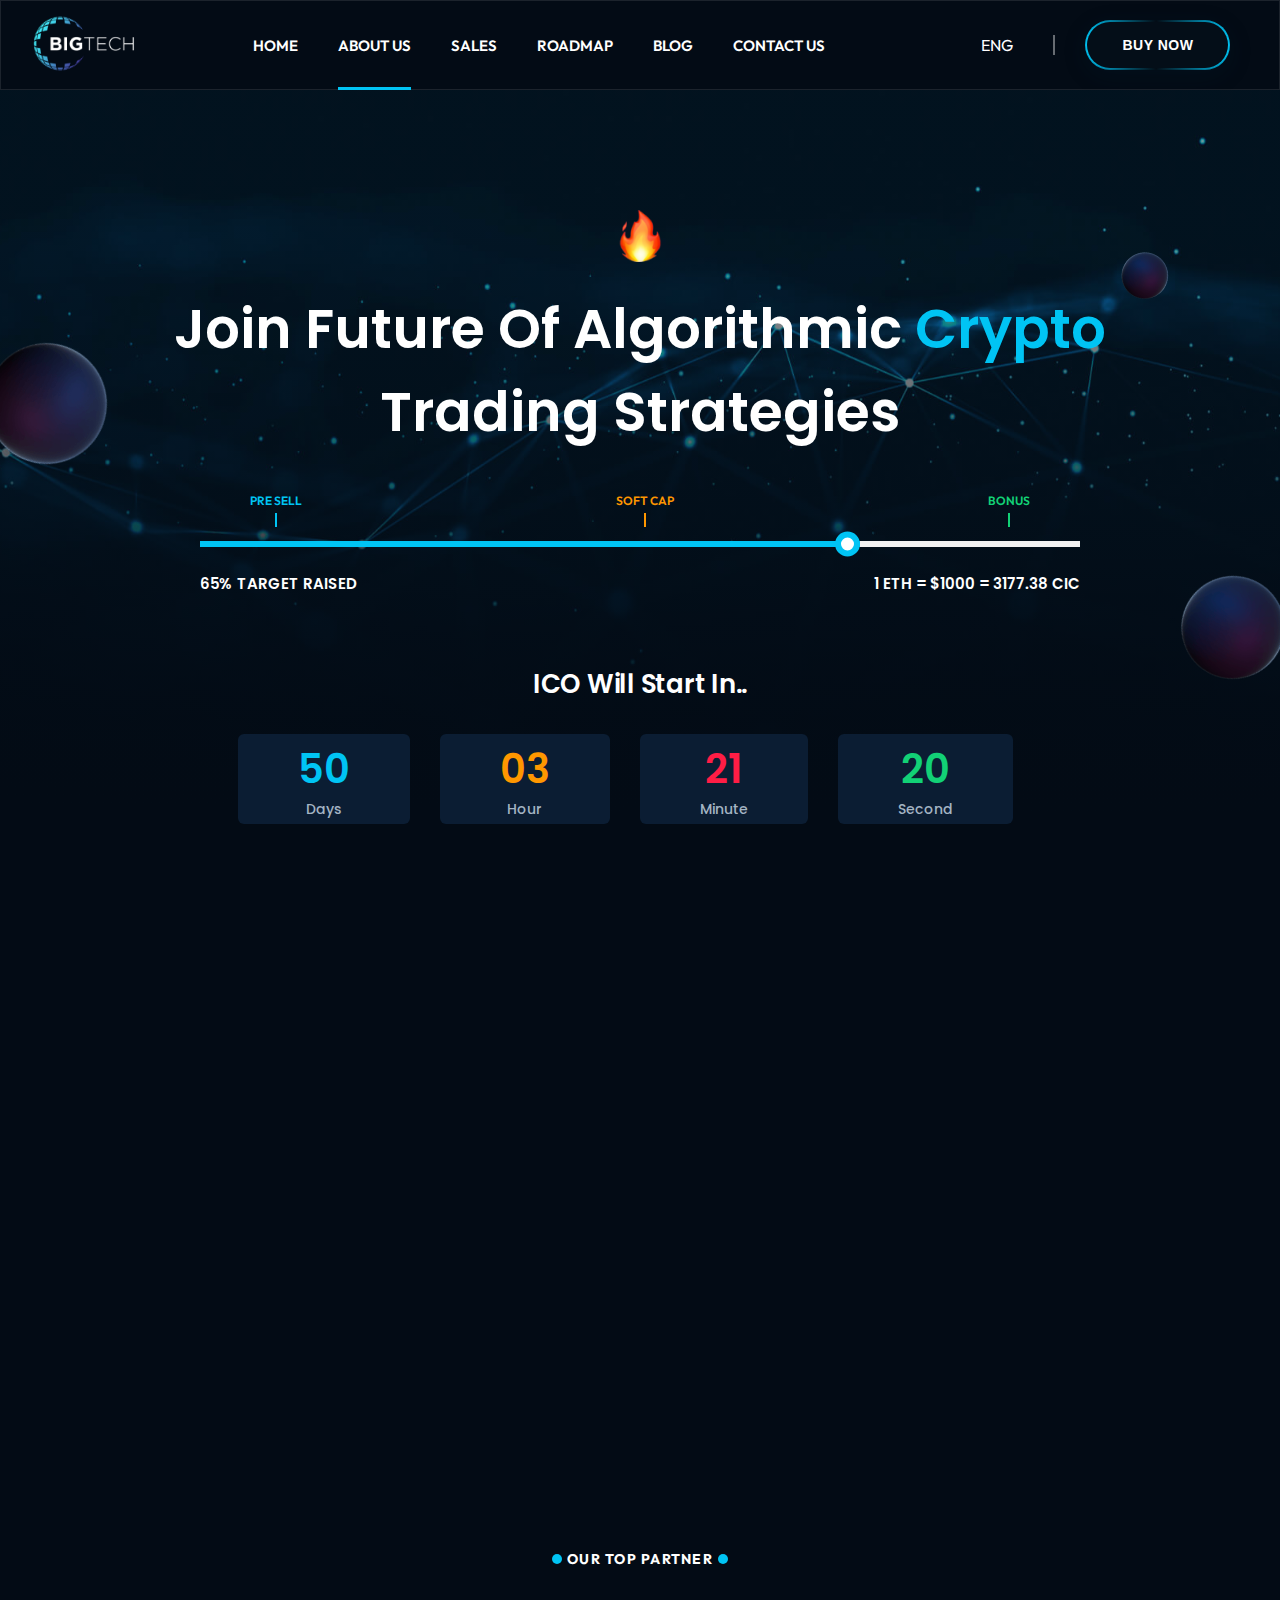
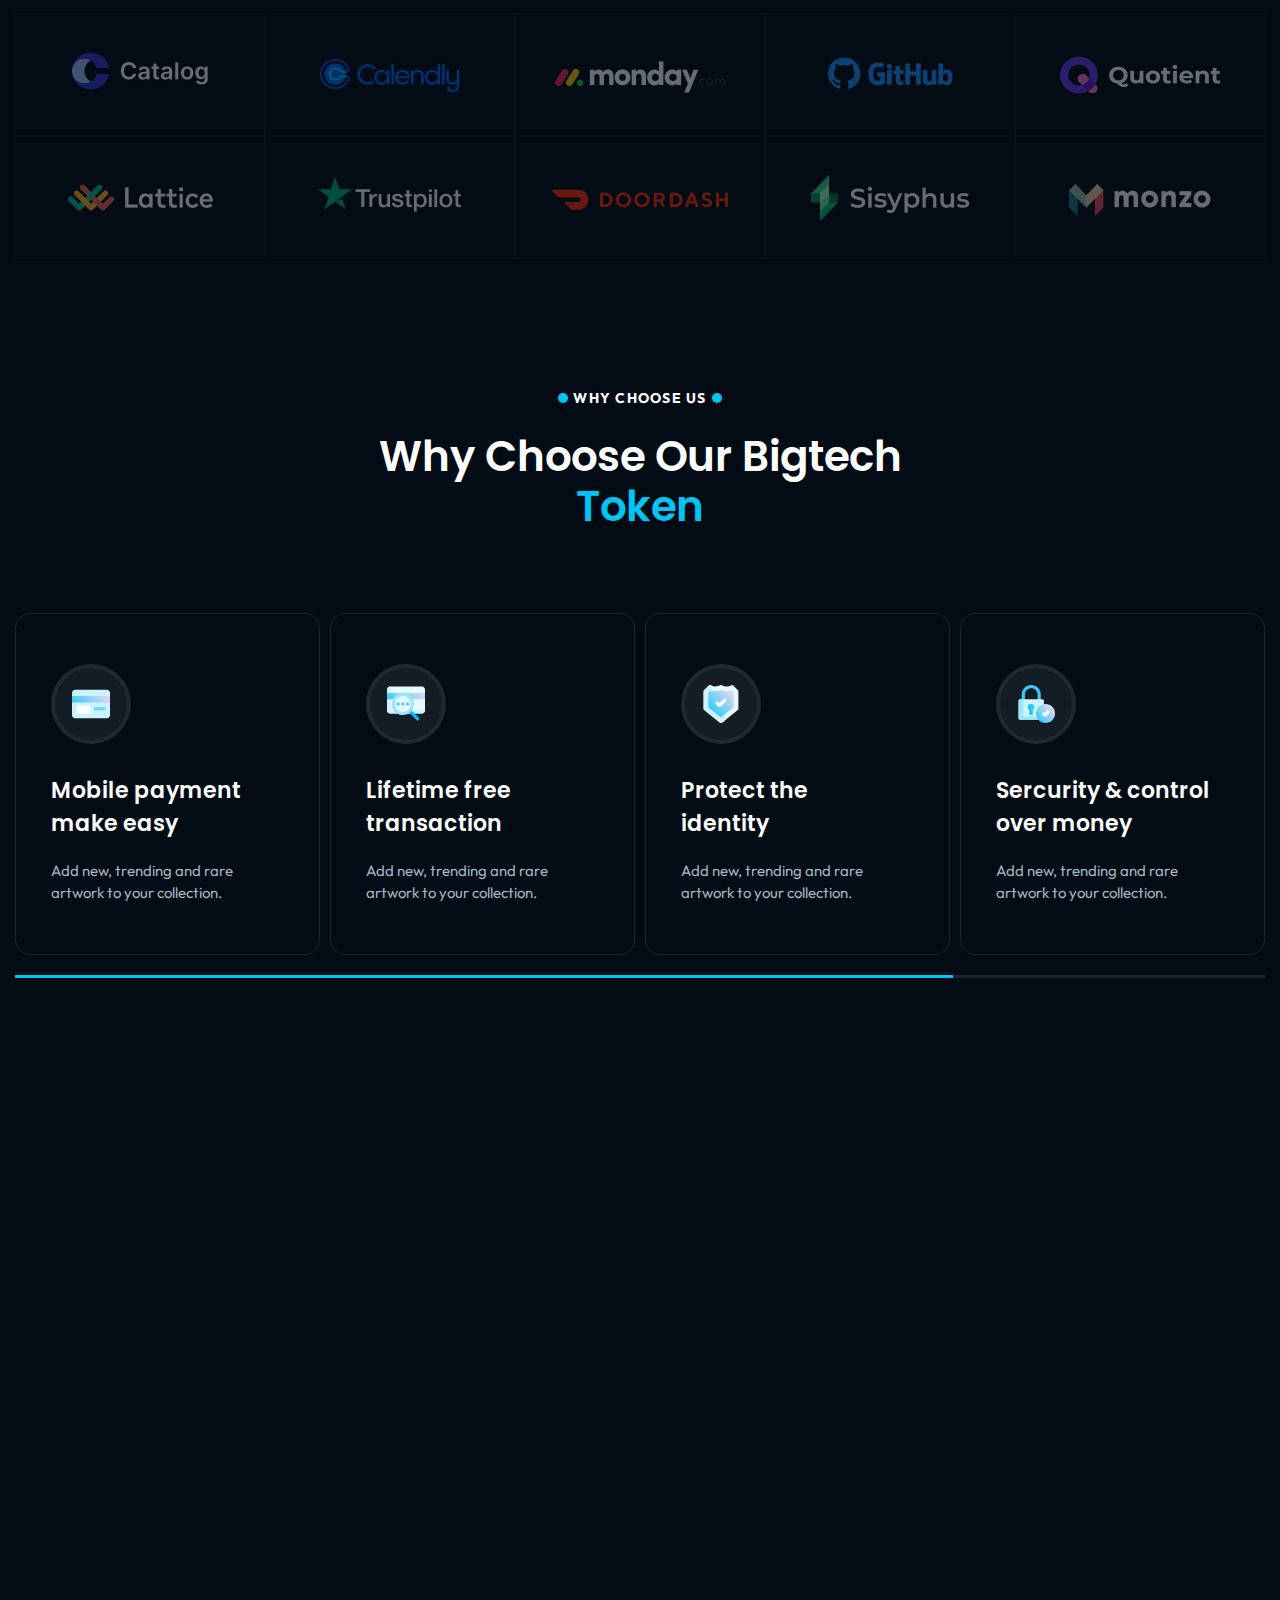
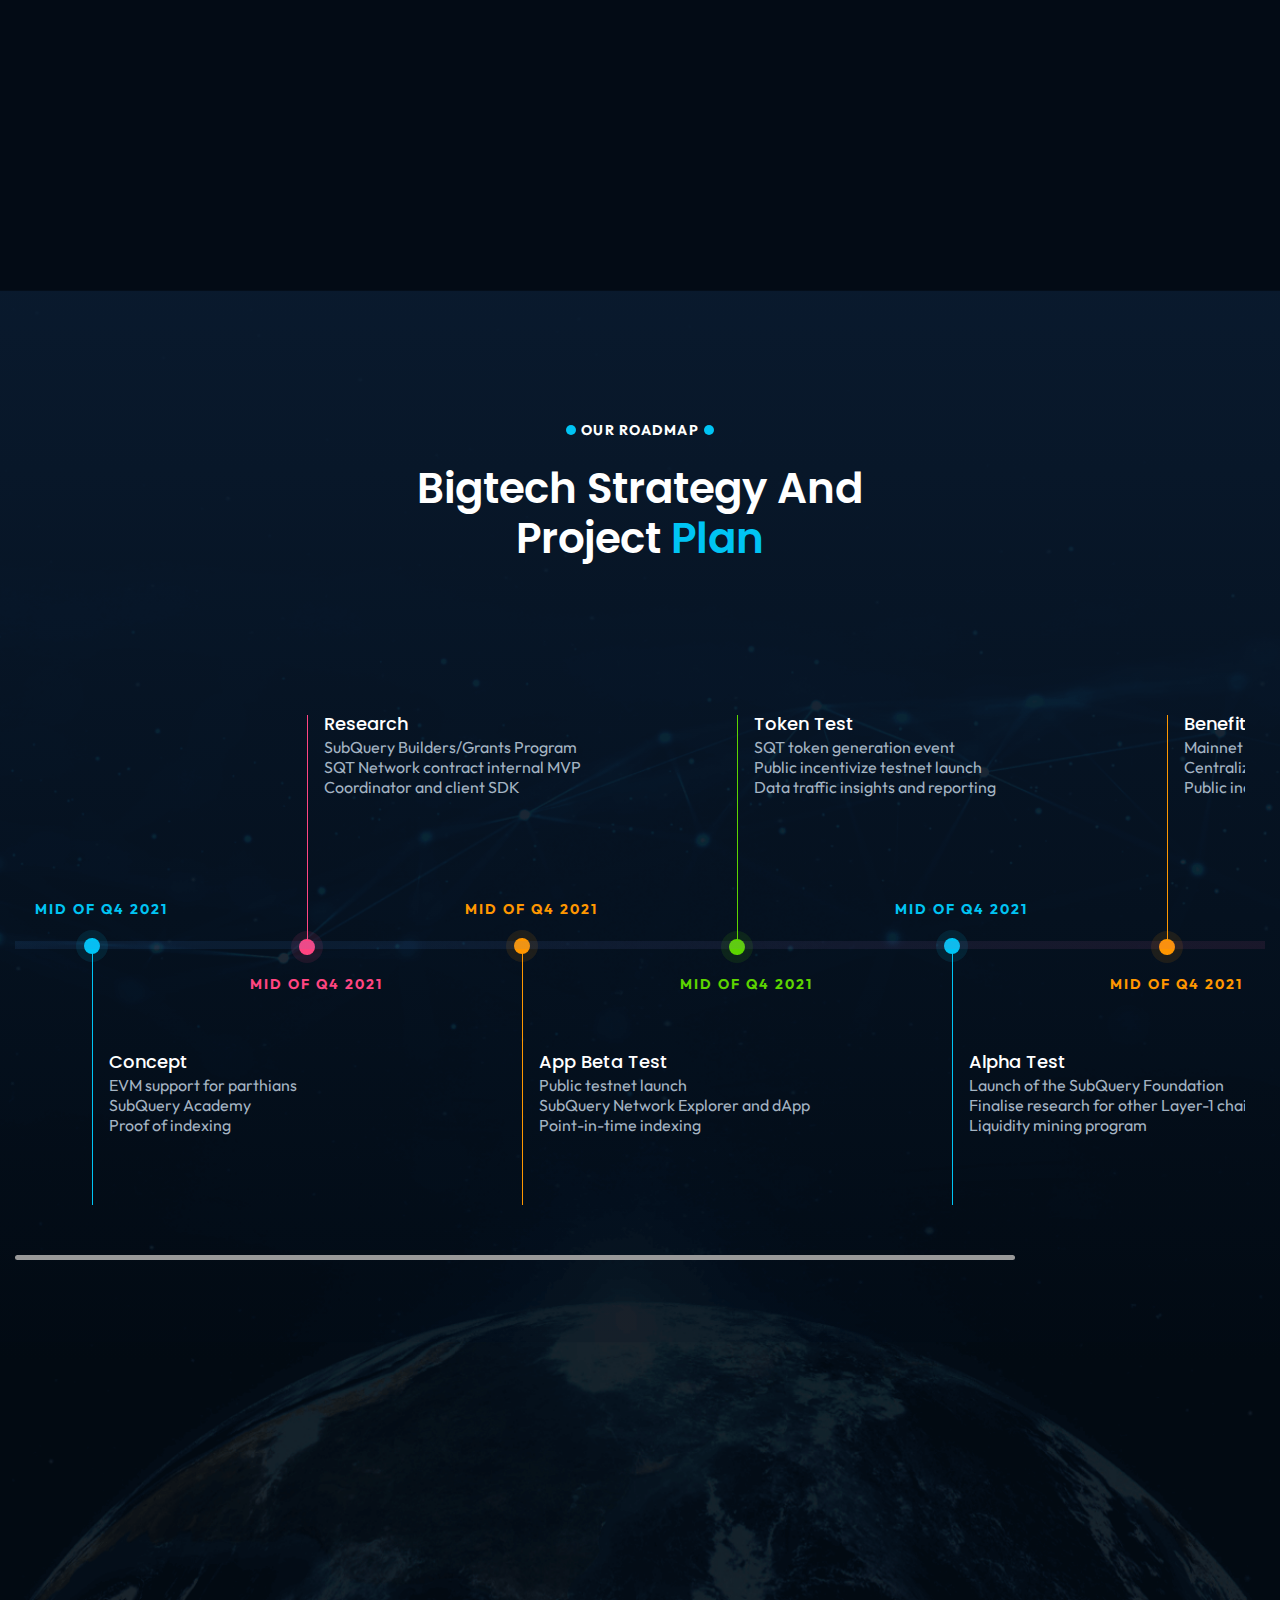
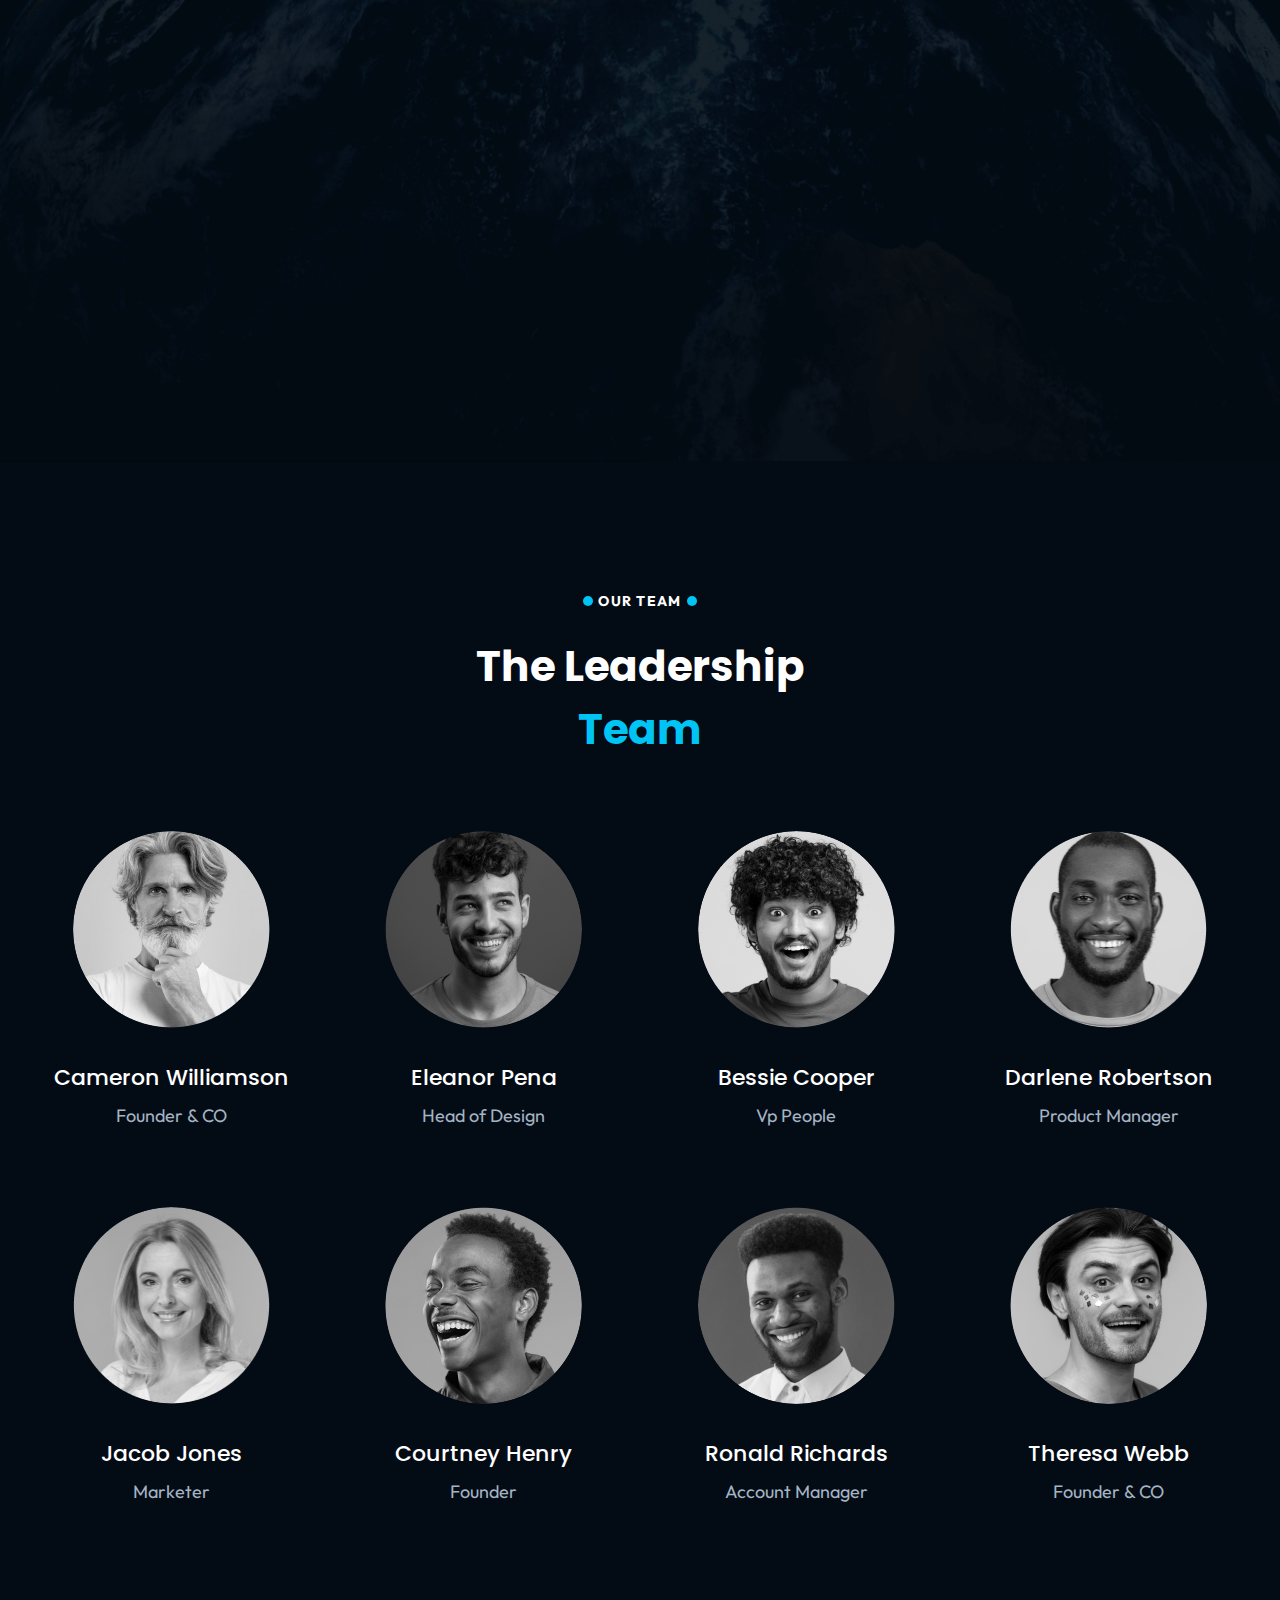
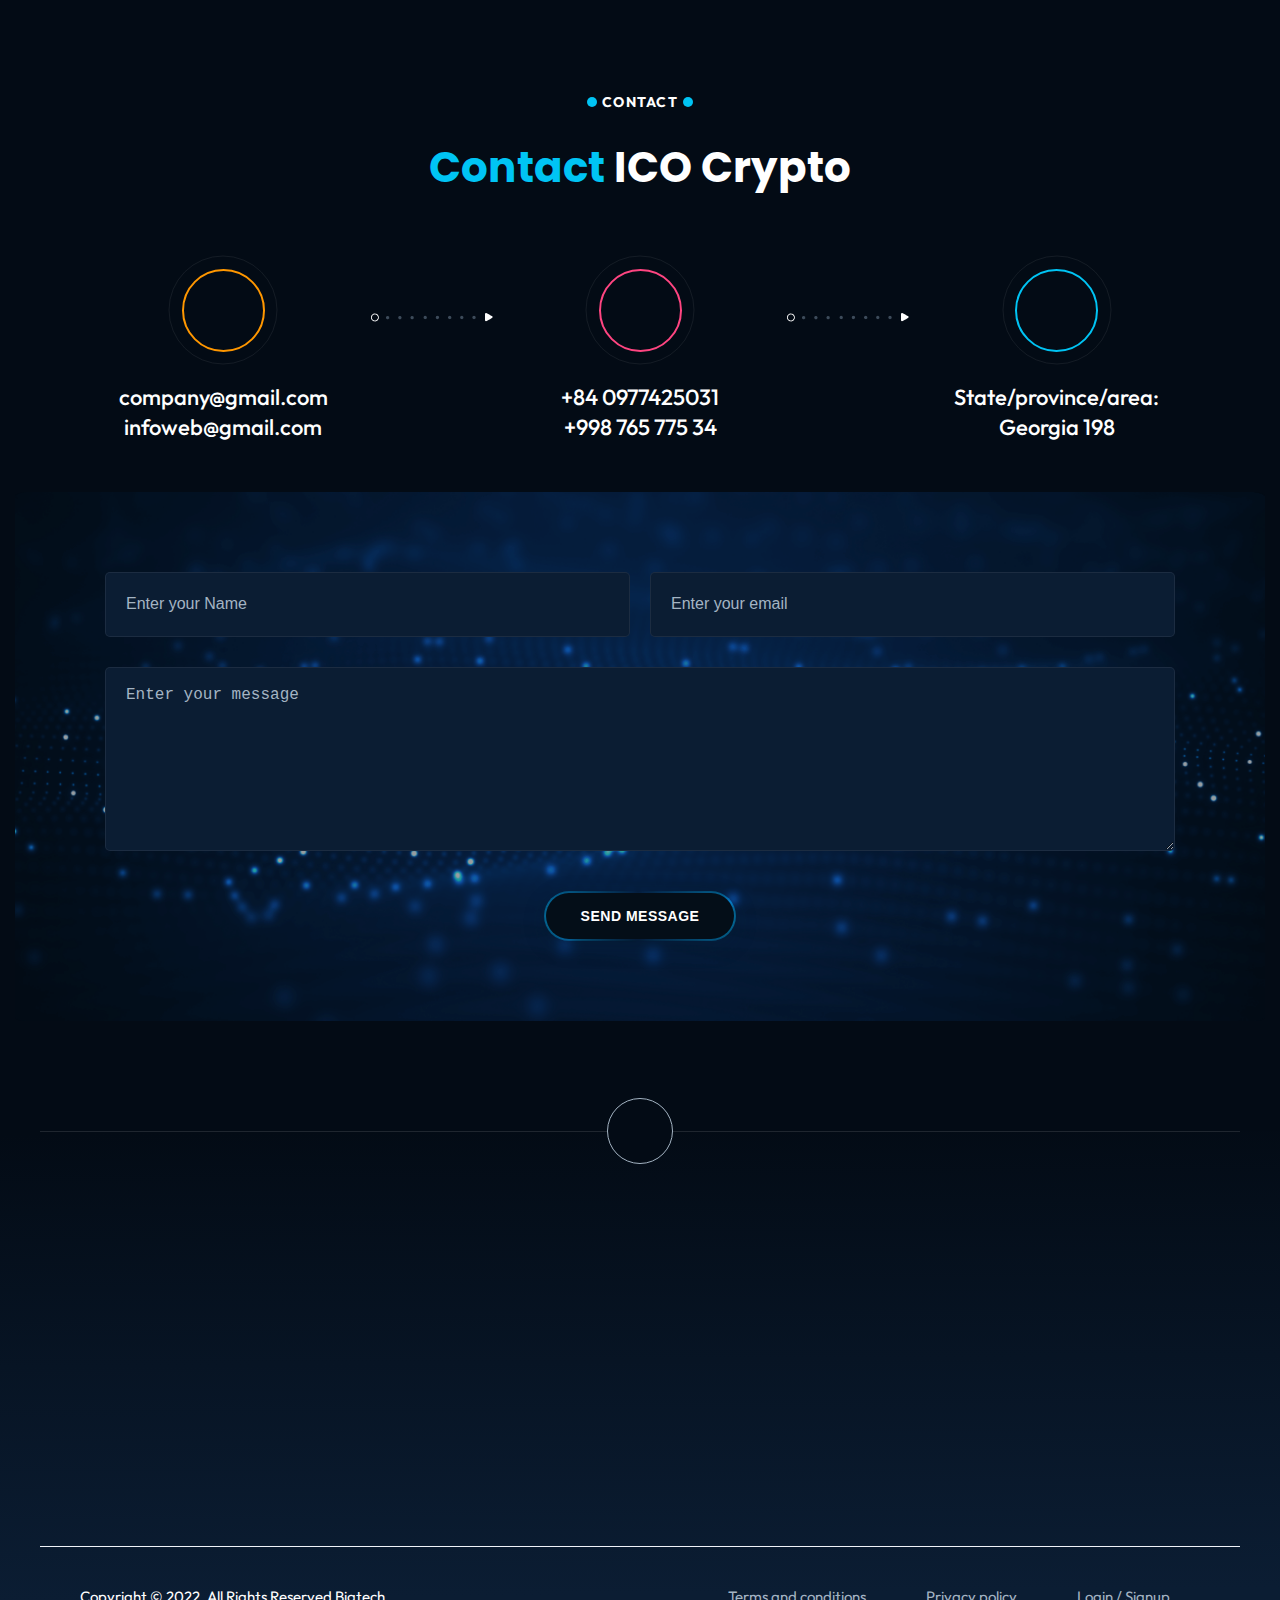
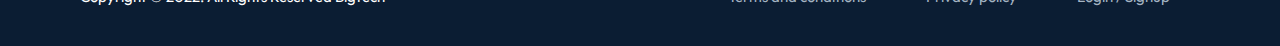
==== commit a4c0ab5b: "fix scroll mobile menu" ====
--- a/index.html
+++ b/index.html
@@ -91,67 +91,73 @@
           </nav>
         </div>
         <div class="mobile__menu">
-          <div class="mobile__menu__logo">
-            <a href="./index.html">
-              <img src="./img/logo.png" alt="" />
-            </a>
-          </div>
-          <div class="mobile__menu__close" onclick="handleCloseMobileMenu()">
-            <i class="fa-solid fa-xmark"></i>
-          </div>
-          <ul class="mobile__menu__list">
-            <li class="mobile__menu__list__item item__menu mobile__menu__home">
-              <a href="#">HOME</a>
-              <ul class="sub__menu">
-                <li><a href="./index.html">Home One</a></li>
-                <li><a href="./index-2.html">Home Two</a></li>
-              </ul>
-              <div class="toggle">
-                <i class="fa-sharp fa-solid fa-chevron-down"></i>
-              </div>
-            </li>
-            <li class="mobile__menu__list__item">
-              <a href="#">about us</a>
-            </li>
-            <li class="mobile__menu__list__item">
-              <a href="#">sales</a>
-            </li>
-            <li class="mobile__menu__list__item">
-              <a href="#">roadmap</a>
-            </li>
-            <li class="mobile__menu__list__item item__menu mobile__menu__blog">
-              <a href="#">blog</a>
-              <ul class="sub__menu">
-                <li><a href="#">Our Blog</a></li>
-                <li><a href="#">Blog Details</a></li>
-              </ul>
-              <div class="toggle">
-                <i class="fa-sharp fa-solid fa-chevron-down"></i>
-              </div>
-            </li>
-            <li class="mobile__menu__list__item">
-              <a href="#">contact us</a>
-            </li>
-          </ul>
-          <ul class="mobile__menu__social">
-            <li class="mobile__menu__social__item">
-              <i class="fa-brands fa-facebook-f"></i>
-            </li>
-            <li class="mobile__menu__social__item">
-              <i class="fa-brands fa-twitter"></i>
-            </li>
-            <li class="mobile__menu__social__item">
-              <i class="fa-brands fa-instagram"></i>
-            </li>
-            <li class="mobile__menu__social__item">
-              <i class="fa-brands fa-linkedin-in"></i>
-            </li>
-            <li class="mobile__menu__social__item">
-              <i class="fa-brands fa-youtube"></i>
-            </li>
-          </ul>
+          <div class="mobile__menu-wrap">
+            <div class="mobile__menu__logo">
+              <a href="./index.html">
+                <img src="./img/logo.png" alt="" />
+              </a>
+            </div>
+            <div class="mobile__menu__close" onclick="handleCloseMobileMenu()">
+              <i class="fa-solid fa-xmark"></i>
+            </div>
+            <ul class="mobile__menu__list">
+              <li
+                class="mobile__menu__list__item item__menu mobile__menu__home"
+              >
+                <a href="#">HOME</a>
+                <ul class="sub__menu">
+                  <li><a href="./index.html">Home One</a></li>
+                  <li><a href="./index-2.html">Home Two</a></li>
+                </ul>
+                <div class="toggle">
+                  <i class="fa-sharp fa-solid fa-chevron-down"></i>
+                </div>
+              </li>
+              <li class="mobile__menu__list__item">
+                <a href="#">about us</a>
+              </li>
+              <li class="mobile__menu__list__item">
+                <a href="#">sales</a>
+              </li>
+              <li class="mobile__menu__list__item">
+                <a href="#">roadmap</a>
+              </li>
+              <li
+                class="mobile__menu__list__item item__menu mobile__menu__blog"
+              >
+                <a href="#">blog</a>
+                <ul class="sub__menu">
+                  <li><a href="#">Our Blog</a></li>
+                  <li><a href="#">Blog Details</a></li>
+                </ul>
+                <div class="toggle">
+                  <i class="fa-sharp fa-solid fa-chevron-down"></i>
+                </div>
+              </li>
+              <li class="mobile__menu__list__item">
+                <a href="#">contact us</a>
+              </li>
+            </ul>
+            <ul class="mobile__menu__social">
+              <li class="mobile__menu__social__item">
+                <i class="fa-brands fa-facebook-f"></i>
+              </li>
+              <li class="mobile__menu__social__item">
+                <i class="fa-brands fa-twitter"></i>
+              </li>
+              <li class="mobile__menu__social__item">
+                <i class="fa-brands fa-instagram"></i>
+              </li>
+              <li class="mobile__menu__social__item">
+                <i class="fa-brands fa-linkedin-in"></i>
+              </li>
+              <li class="mobile__menu__social__item">
+                <i class="fa-brands fa-youtube"></i>
+              </li>
+            </ul>
+          </div>
         </div>
-        <div class="mobile__menu__bg"></div>
+        <div class="mobile__menu__bg" onclick="handleCloseMobileMenu()"></div>
       </header>
       <div class="main">
         <section class="banner-wrap section__id" id="banner ">
@@ -386,8 +392,10 @@
               <div class="sales__content__info hide__effect">
                 <div class="info-wrap">
                   <div class="sales__content__info__nav">
-                    <button class="funding">FUNDING ALLOCATION</button>
-                    <button class="token">TOKEN ALLOCATION</button>
+                    <button class="funding">
+                      <span>FUNDING ALLOCATION</span>
+                    </button>
+                    <button class="token"><span>TOKEN ALLOCATION</span></button>
                   </div>
                   <h2 class="sales__content__info__convert">
                     1 CNL = 0.0863 BTC
--- a/style/style.css
+++ b/style/style.css
@@ -487,6 +487,7 @@
   width: 100%;
   max-width: 300px;
   height: 100vh;
+  overflow-y: auto;
   background-color: #0b1d33;
   z-index: 99999999;
   overflow: hidden;
@@ -494,6 +495,11 @@
   opacity: 0;
   transform: translateX(300px);
   transition: all 0.3s linear;
+}
+.mobile__menu-wrap {
+  overflow-y: auto;
+  position: relative;
+  height: 100vh;
 }
 .mobile__menu__visible {
   visibility: visible;
@@ -1099,6 +1105,7 @@
   cursor: pointer;
   scroll-behavior: smooth;
   scroll-snap-type: both;
+  transition: 0.2s linear;
 }
 .about__why-choose-us__wrap::-webkit-scrollbar {
   display: none;
@@ -1109,6 +1116,7 @@
   justify-content: center;
   width: max-content;
   margin-top: 2rem;
+  scroll-behavior: smooth;
 }
 .about__why-choose-us__item {
   padding: 5rem 3.5rem;
@@ -1120,6 +1128,7 @@
   cursor: pointer;
   min-height: 342px;
   scroll-snap-align: start;
+  transition: 0.2s linear;
 }
 @media only screen and (min-width: 1250px) {
   .about__why-choose-us__item {
@@ -1245,15 +1254,37 @@
   align-items: center;
   justify-content: flex-start;
   margin-bottom: 3rem;
-  flex-wrap: wrap;
+}
+@media only screen and (max-width: 992px) {
+  .sales__content__info__nav {
+    flex-wrap: wrap;
+  }
+}
+@media only screen and (max-width: 768px) {
+  .sales__content__info__nav .token {
+    padding: 0;
+    margin-top: 4px;
+  }
+}
+.sales__content__info__nav .funding > span {
+  position: relative;
+}
+.sales__content__info__nav .funding > span::after {
+  content: "";
+  position: absolute;
+  bottom: -4px;
+  left: 0;
+  width: 100%;
+  height: 3px;
+  background-color: #00c4f4;
 }
 @media only screen and (max-width: 576px) {
   .sales__content__info__nav {
     align-items: flex-start;
+    flex-wrap: wrap;
   }
 }
 .sales__content__info__nav > button {
-  padding: 0 20px;
   font-size: 1.5rem;
   text-transform: uppercase;
   color: #ffffff;
